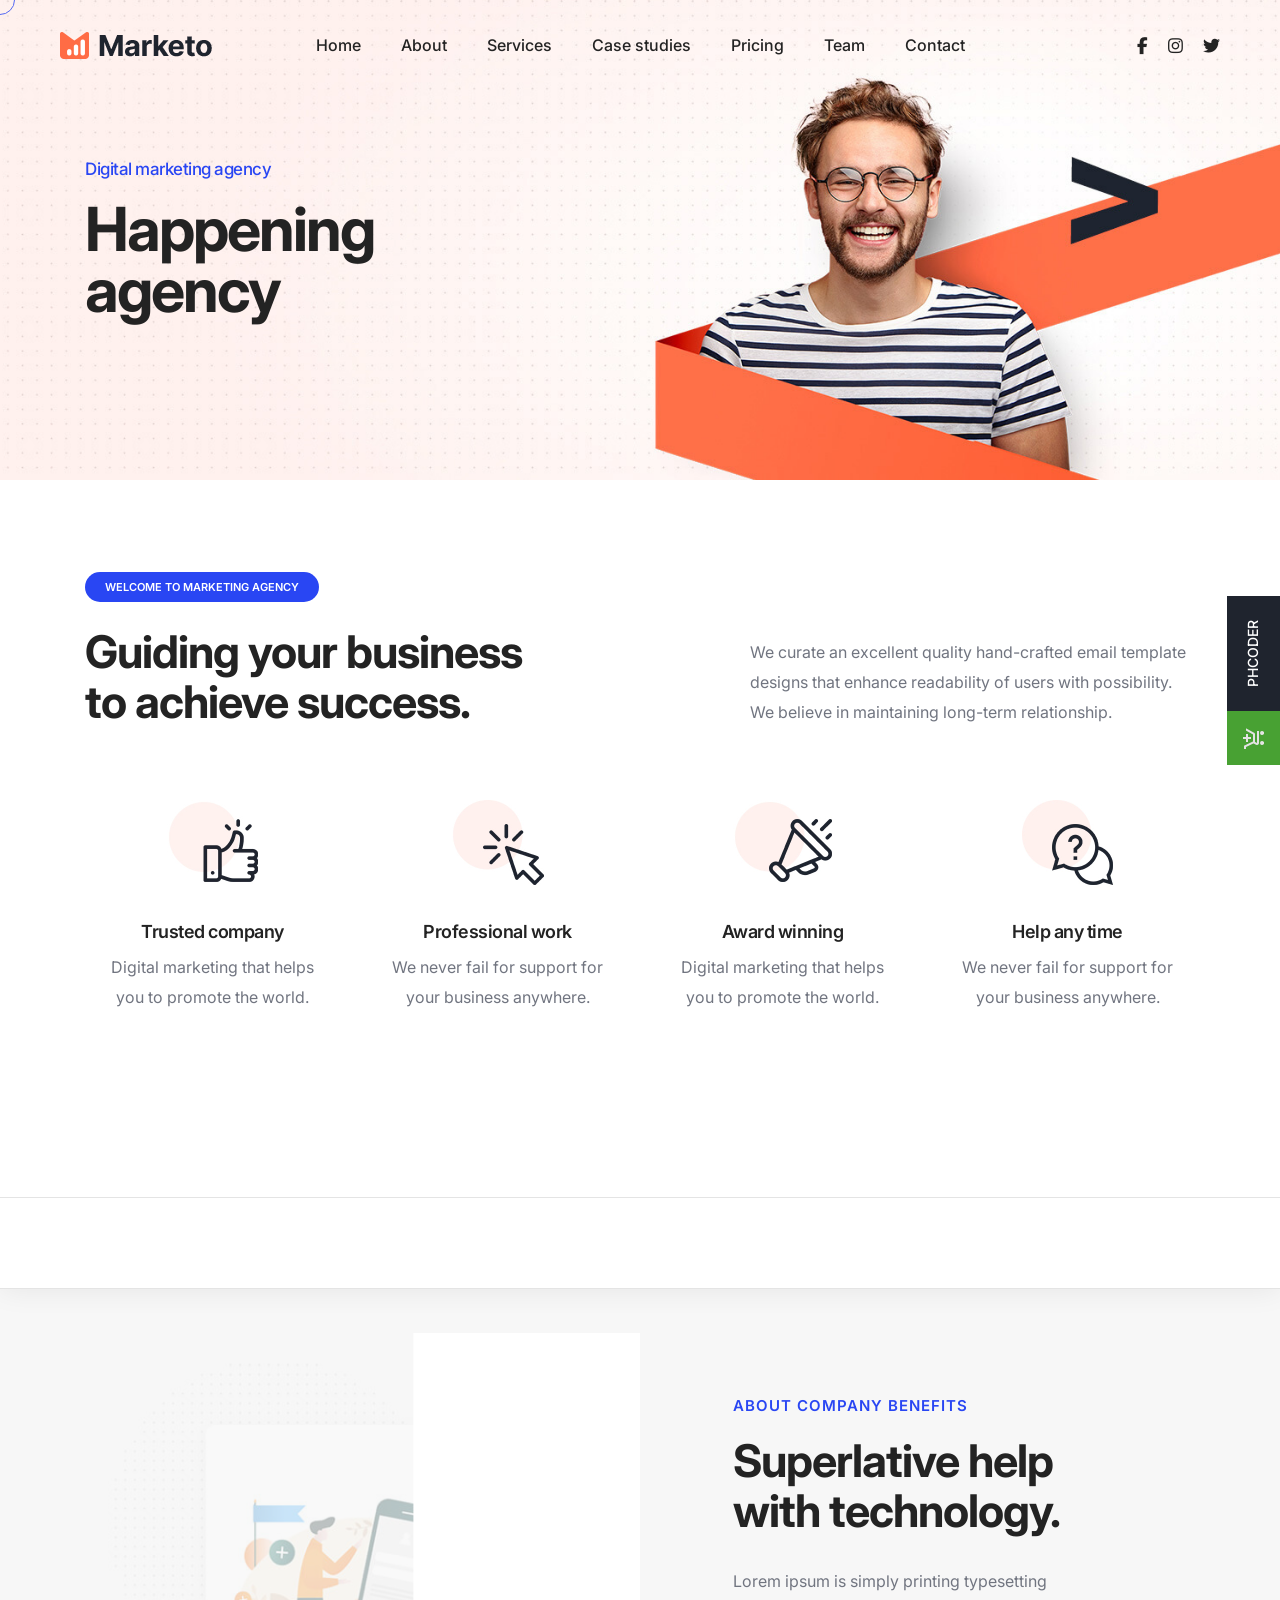
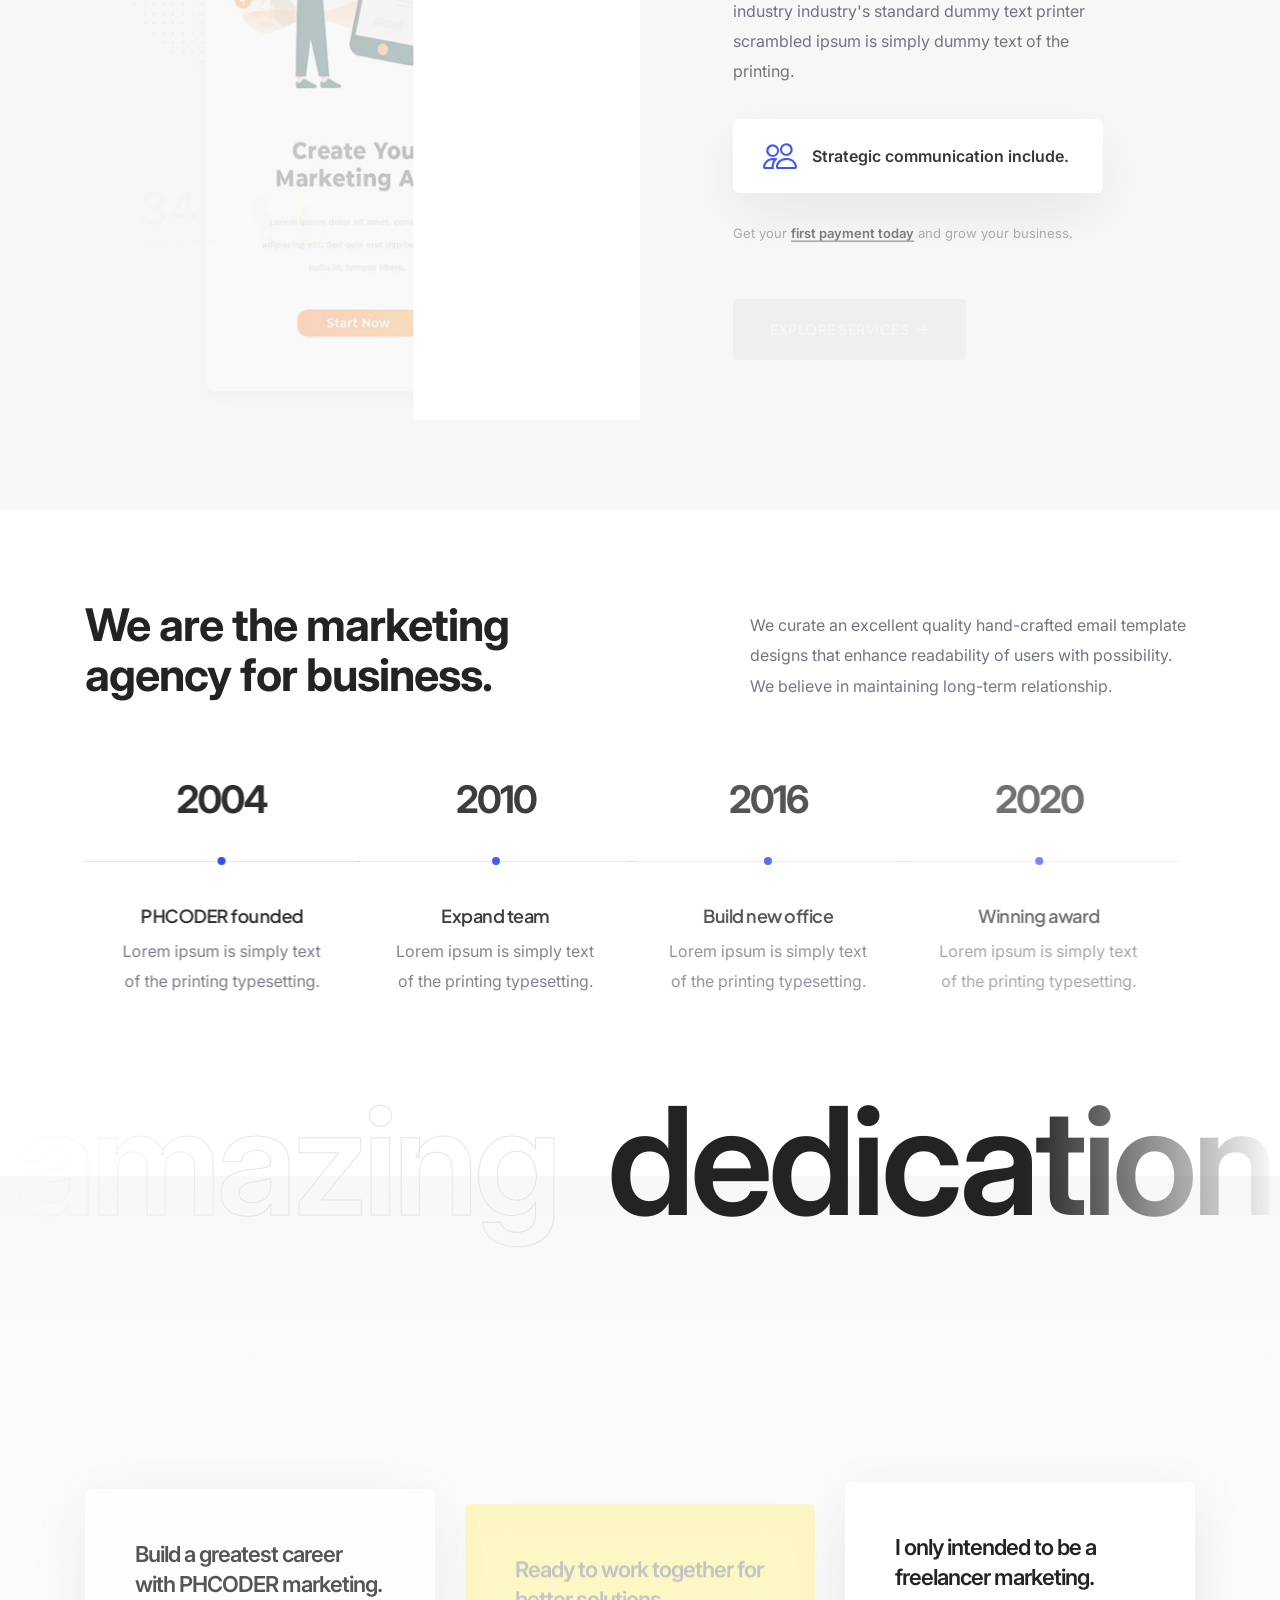
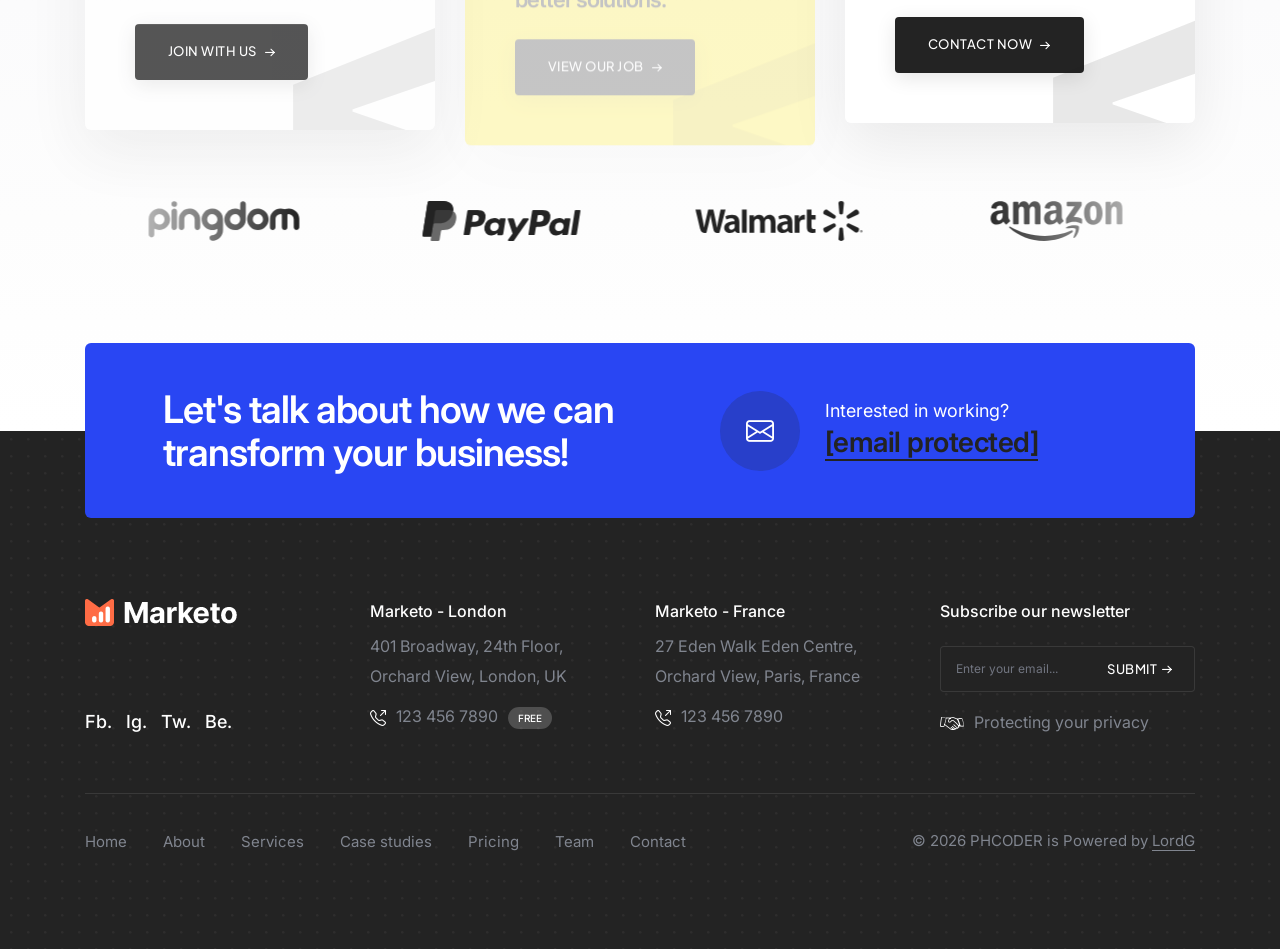
==== about.html @ 7f39f6b6 "." ====
<!doctype html>
<html class="no-js" lang="en">
    <head>
        <title>PHCODER - The Multipurpose HTML5 Template</title>
        <meta charset="utf-8">
        <meta http-equiv="X-UA-Compatible" content="IE=edge" />
        <meta name="author" content="ThemeZaa">
        <meta name="viewport" content="width=device-width,initial-scale=1.0" />
        <meta name="description" content="Elevate your online presence with PHCODER - a modern, versatile, multipurpose Bootstrap 5 responsive HTML5, SCSS template using highly creative 56+ ready demos.">
        <!-- favicon icon -->
        <link rel="shortcut icon" href="images/favicon.png">
        <link rel="apple-touch-icon" href="images/apple-touch-icon-57x57.png">
        <link rel="apple-touch-icon" sizes="72x72" href="images/apple-touch-icon-72x72.png">
        <link rel="apple-touch-icon" sizes="114x114" href="images/apple-touch-icon-114x114.png">
        <!-- google fonts preconnect -->
        <link rel="preconnect" href="https://fonts.googleapis.com" crossorigin>
        <link rel="preconnect" href="https://fonts.gstatic.com" crossorigin>
        <!-- style sheets and font icons  -->
        <link rel="stylesheet" href="css/vendors.min.css"/>
        <link rel="stylesheet" href="css/icon.min.css"/>
        <link rel="stylesheet" href="css/style.min.css"/>
        <link rel="stylesheet" href="css/responsive.min.css"/>
        <link rel="stylesheet" href="demos/marketing/marketing.css" />
    </head>
    <body data-mobile-nav-style="classic" class="custom-cursor"> 
        <!-- start cursor -->
        <div class="cursor-page-inner">
            <div class="circle-cursor circle-cursor-inner"></div>
            <div class="circle-cursor circle-cursor-outer"></div>
        </div>
        <!-- end cursor -->
        <!-- start header -->
        <header>
            <!-- start navigation -->
            <nav class="navbar navbar-expand-lg header-light header-transparent bg-transparent disable-fixed">
                <div class="container-fluid">
                    <div class="col-auto col-lg-2 me-lg-0 me-auto">
                        <a class="navbar-brand" href="demo-marketing.html">
                            <img src="images/demo-marketing-logo-black.png" data-at2x="images/demo-marketing-logo-black@2x.png" alt="" class="default-logo">
                            <img src="images/demo-marketing-logo-black.png" data-at2x="images/demo-marketing-logo-black@2x.png" alt="" class="alt-logo">
                            <img src="images/demo-marketing-logo-black.png" data-at2x="images/demo-marketing-logo-black@2x.png" alt="" class="mobile-logo"> 
                        </a>
                    </div>
                    <div class="col-auto menu-order position-static">
                        <button class="navbar-toggler float-start" type="button" data-bs-toggle="collapse" data-bs-target="#navbarNav" aria-controls="navbarNav" aria-label="Toggle navigation">
                            <span class="navbar-toggler-line"></span>
                            <span class="navbar-toggler-line"></span>
                            <span class="navbar-toggler-line"></span>
                            <span class="navbar-toggler-line"></span>
                        </button>
                        <div class="collapse navbar-collapse" id="navbarNav"> 
                            <ul class="navbar-nav"> 
                                <li class="nav-item"><a href="demo-marketing.html" class="nav-link">Home</a></li>
                                <li class="nav-item"><a href="demo-marketing-about.html" class="nav-link">About</a></li>
                                <li class="nav-item dropdown dropdown-with-icon">
                                    <a href="demo-marketing-services.html" class="nav-link">Services</a>
                                    <i class="fa-solid fa-angle-down dropdown-toggle" id="navbarDropdownMenuLink" role="button" data-bs-toggle="dropdown" aria-expanded="false"></i>
                                    <ul class="dropdown-menu" aria-labelledby="navbarDropdownMenuLink">
                                        <li>
                                            <a href="demo-marketing-services-details.html"><i class="feather icon-feather-users"></i>
                                                <div class="submenu-icon-content">
                                                    <span>Engaging audiences</span>
                                                    <p>Lorem ipsum simply dummy text</p>
                                                </div>
                                            </a>
                                        </li>
                                        <li>
                                            <a href="demo-marketing-services-details.html"><i class="feather icon-feather-send"></i>
                                                <div class="submenu-icon-content">
                                                    <span>Marketing research</span>
                                                    <p>Lorem ipsum simply dummy text</p>
                                                </div>
                                            </a>
                                        </li>
                                        <li>
                                            <a href="demo-marketing-services-details.html"><i class="feather icon-feather-briefcase"></i>
                                                <div class="submenu-icon-content">
                                                    <span>Sales development</span>
                                                    <p>Lorem ipsum simply dummy text</p>
                                                </div>
                                            </a>
                                        </li>
                                        <li>
                                            <a href="demo-marketing-services-details.html"><i class="feather icon-feather-box"></i>
                                                <div class="submenu-icon-content">
                                                    <span>Marketing campaigns</span>
                                                    <p>Lorem ipsum simply dummy text</p>
                                                </div>
                                            </a>
                                        </li>
                                        <li>
                                            <a href="demo-marketing-services-details.html"><i class="feather icon-feather-share-2"></i>
                                                <div class="submenu-icon-content">
                                                    <span>Social media analysis</span>
                                                    <p>Lorem ipsum simply dummy text</p>
                                                </div>
                                            </a>
                                        </li>
                                    </ul>
                                </li>
                                <li class="nav-item"><a href="demo-marketing-case-studies.html" class="nav-link">Case studies</a></li>
                                <li class="nav-item"><a href="demo-marketing-pricing.html" class="nav-link">Pricing</a></li>
                                <li class="nav-item"><a href="demo-marketing-team.html" class="nav-link">Team</a></li>
                                <li class="nav-item"><a href="demo-marketing-contact.html" class="nav-link">Contact</a></li>
                            </ul>
                        </div>
                    </div>
                    <div class="col-auto col-lg-2 text-end">
                        <div class="header-icon"> 
                            <div class="header-social-icon icon">
                                <a href="https://www.facebook.com" target="_blank"><i class="fa-brands fa-facebook-f"></i></a>
                                <a href="https://www.instagram.com" target="_blank"><i class="fa-brands fa-instagram"></i></a>
                                <a href="https://www.twitter.com" target="_blank"><i class="fa-brands fa-twitter"></i></a>
                            </div>
                        </div>  
                    </div>
                </div>
            </nav>
            <!-- end navigation -->
        </header>
        <!-- end header -->
        <!-- start page title -->
        <section class="cover-background page-title-big-typography ipad-top-space-margin xs-py-0" style="background-image: url('images/demo-marketing-about-title-bg.jpg')" data-anime='{ "opacity": [0, 1], "easing": "easeOutQuad" }'>
            <div class="container">
                <div class="row align-items-center extra-small-screen">
                    <div class="col-9 col-xl-4 col-sm-6 position-relative page-title-extra-small" data-anime='{ "el": "childs", "opacity": [0, 1], "translateX": [-50, 0], "duration": 800, "delay": 0, "staggervalue": 150, "easing": "easeOutQuad" }'>
                        <h1 class="mb-20px text-base-color fw-500 ls-minus-05px">Digital marketing agency</h1>
                        <h2 class=" fw-700 text-dark-gray mb-0 ls-minus-2px sm-ls-minus-1px">Happening agency</h2>
                    </div>
                </div>
            </div>
        </section>
        <!-- end page title --> 
        <!-- start section --> 
        <section>
            <div class="container">
                <div class="row justify-content-center align-items-end">
                    <div class="col-xl-6 col-lg-7 md-mb-20px" data-anime='{ "el": "childs", "translateY": [30, 0], "opacity": [0,1], "duration": 600, "delay": 0, "staggervalue": 150, "easing": "easeOutQuad" }'>
                        <div class="bg-base-color fw-600 lh-30 text-white text-uppercase border-radius-30px ps-20px pe-20px fs-11 mb-25px d-inline-block">Welcome to marketing agency</div>
                        <h3 class="fw-700 text-dark-gray ls-minus-1px mb-0 w-90 md-w-100">Guiding your business to achieve success.</h3>
                    </div> 
                    <div class="col-lg-5 offset-xl-1 last-paragraph-no-margin" data-anime='{ "el": "lines", "translateY": [30, 0], "opacity": [0,1], "duration": 600, "delay": 0, "staggervalue": 150, "easing": "easeOutQuad" }'> 
                        <p>We curate an excellent quality hand-crafted email template designs that enhance readability of users with possibility. We believe in <span class="text-dark-gray text-decoration-line-bottom fw-500">maintaining long-term relationship.</span></p> 
                    </div>
                </div> 
                <div class="row row-cols-1 row-cols-lg-4 row-cols-sm-2 justify-content-center mt-4 mb-4 sm-mb-8" data-anime='{ "el": "childs", "translateY": [30, 0], "opacity": [0,1], "duration": 800, "delay": 0, "staggervalue": 200, "easing": "easeOutQuad" }'>
                    <!-- start features box item -->
                    <div class="col icon-with-text-style-03">
                        <div class="feature-box p-8 overflow-hidden">
                            <div class="feature-box-icon mb-25px">
                                <img src="images/demo-marketing-about-02.jpg" class="h-100px" alt="">
                            </div>
                            <div class="feature-box-content last-paragraph-no-margin">
                                <span class="d-block fs-18 fw-600 text-dark-gray mb-5px ls-minus-05px">Trusted company</span>
                                <p>Digital marketing that helps you to promote the world.</p>
                            </div>
                        </div>
                    </div>
                    <!-- end features box item -->
                    <!-- start features box item -->
                    <div class="col icon-with-text-style-03">
                        <div class="feature-box p-8 overflow-hidden">
                            <div class="feature-box-icon mb-25px">
                                <img src="images/demo-marketing-about-03.jpg" class="h-100px" alt="">
                            </div>
                            <div class="feature-box-content last-paragraph-no-margin">
                                <span class="d-block fs-18 fw-600 text-dark-gray mb-5px ls-minus-05px">Professional work</span>
                                <p>We never fail for support for your business anywhere.</p>
                            </div>
                        </div>
                    </div>
                    <!-- end features box item -->
                    <!-- start features box item -->
                    <div class="col icon-with-text-style-03">
                        <div class="feature-box p-8 overflow-hidden">
                            <div class="feature-box-icon mb-25px">
                                <img src="images/demo-marketing-about-04.jpg" class="h-100px" alt="">
                            </div>
                            <div class="feature-box-content last-paragraph-no-margin">
                                <span class="d-block fs-18 fw-600 text-dark-gray mb-5px ls-minus-05px">Award winning</span>
                                <p>Digital marketing that helps you to promote the world.</p>
                            </div>
                        </div>
                    </div>
                    <!-- end features box item -->
                    <!-- start features box item -->
                    <div class="col icon-with-text-style-03">
                        <div class="feature-box p-8 overflow-hidden">
                            <div class="feature-box-icon mb-25px">
                                <img src="images/demo-marketing-about-05.jpg" class="h-100px" alt="">
                            </div>
                            <div class="feature-box-content last-paragraph-no-margin">
                                <span class="d-block fs-18 fw-600 text-dark-gray mb-5px ls-minus-05px">Help any time</span>
                                <p>We never fail for support for your business anywhere.</p>
                            </div>
                        </div>
                    </div>
                    <!-- end features box item -->
                </div>
                <div class="row justify-content-center" data-anime='{ "translateY": [50, 0], "opacity": [0,1], "duration": 1200, "delay": 0, "staggervalue": 150, "easing": "easeOutQuad" }'>
                    <div class="col-auto text-center">
                        <div class="icon-with-text-style-06">
                            <div class="feature-box feature-box-left-icon-middle">
                                <div class="feature-box-icon me-10px">
                                    <i class="bi bi-patch-check icon-very-medium text-base-color"></i>
                                </div>
                                <div class="feature-box-content last-paragraph-no-margin">
                                    <div class="text-dark-gray fs-20 ls-minus-05px">We provide <span class="fw-600">quality marketing</span> services to customers.</div>
                                </div>
                            </div>
                        </div>
                    </div>
                </div>
            </div>
        </section> 
        <!-- end section -->
        <!-- start section -->
        <section class="pt-0 bg-very-light-gray overflow-hidden">
            <div class="border-bottom border-top border-color-extra-medium-gray bg-white box-shadow-extra-large">
                <div class="container tab-style-08 text-center">
                    <ul class="nav nav-tabs border-0 justify-content-center ls-minus-05px fw-500 fs-19 text-dark-gray active-tab-border-bottom" data-anime='{ "el": "childs", "translateX": [50, 0], "opacity": [0,1], "duration": 1200, "delay": 0, "staggervalue": 150, "easing": "easeOutQuad" }'>
                        <li class="nav-item"><a data-bs-toggle="tab" href="#tab_eight1" class="nav-link active">Company benefits<span class="tab-border bg-dark-gray"></span></a></li>
                        <li class="nav-item"><a class="nav-link" data-bs-toggle="tab" href="#tab_eight2">Competitive analysis<span class="tab-border bg-dark-gray"></span></a></li>
                        <li class="nav-item"><a class="nav-link" data-bs-toggle="tab" href="#tab_eight3">Trusted experience<span class="tab-border bg-dark-gray"></span></a></li>
                        <li class="nav-item"><a class="nav-link" data-bs-toggle="tab" href="#tab_eight4">Global partners<span class="tab-border bg-dark-gray"></span></a></li>
                    </ul>
                </div>
            </div>
            <div class="container">
                <div class="row mt-4">
                    <div class="col-12 tab-style-08"> 
                        <div class="tab-content">
                            <!-- start tab content -->
                            <div class="tab-pane fade in active show" id="tab_eight1">
                                <div class="row align-items-center g-lg-0">  
                                    <div class="col-lg-6 col-md-11 offset-lg-0 offset-md-1 position-relative md-mb-20px" data-anime='{ "effect": "slide", "color": "#FFFFFF", "direction":"lr", "easing": "easeOutQuad", "delay":50}'> 
                                        <figure class="position-relative m-0 text-center">
                                            <img src="images/demo-marketing-about-06.jpg" alt="">
                                            <figcaption class="position-absolute bottom-80px left-0px" data-anime='{ "translateY": [-50, 0], "opacity": [0,1], "duration": 800, "delay": 1000, "staggervalue": 300, "easing": "easeOutQuad" }'> 
                                                <img src="images/demo-marketing-about-07.png" class="animation-float" alt="">
                                            </figcaption>
                                        </figure>
                                    </div>
                                    <div class="col-xl-4 offset-lg-1 col-lg-5" data-anime='{ "el": "childs", "translateY": [30, 0], "opacity": [0,1], "duration": 600, "delay": 0, "staggervalue":200, "easing": "easeOutQuad" }'> 
                                        <span class="fs-15 text-uppercase text-base-color fw-600 mb-15px d-block ls-1px">About company benefits</span>
                                        <h3 class="fw-700 text-dark-gray ls-minus-1px">Superlative help with technology.</h3>
                                        <p>Lorem ipsum is simply printing typesetting industry industry's standard dummy text printer scrambled ipsum is simply dummy text of the printing.</p>
                                        <div class="pt-20px pb-20px ps-30px pe-30px bg-white box-shadow-quadruple-large border-radius-6px mt-30px mb-15px icon-with-text-style-08">
                                            <div class="feature-box feature-box-left-icon-middle">
                                                <div class="feature-box-icon me-15px">
                                                    <i class="bi bi-people icon-medium text-base-color"></i>
                                                </div>
                                                <div class="feature-box-content">
                                                    <span class="fw-600 text-dark-gray d-block lh-26">Strategic communication include.</span>
                                                </div>
                                            </div>
                                        </div>
                                        <p class="fs-13 mb-35px">Get your <span class="fw-600 text-dark-gray text-decoration-line-bottom">first payment today</span> and grow your business.</p>
                                        <a href="demo-marketing-services.html" class="btn btn-large btn-dark-gray btn-hover-animation-switch btn-round-edge btn-box-shadow me-30px sm-me-20px">
                                            <span> 
                                                <span class="btn-text">Explore services</span>
                                                <span class="btn-icon"><i class="feather icon-feather-arrow-right"></i></span>
                                                <span class="btn-icon"><i class="feather icon-feather-arrow-right"></i></span>
                                            </span>
                                        </a>
                                        <a href="demo-marketing-contact.html" class="btn btn-link btn-hover-animation-switch btn-extra-large text-dark-gray fw-600 p-0">
                                            <span>
                                                <span class="btn-text">Quick contact</span>
                                                <span class="btn-icon"><i class="feather icon-feather-mail"></i></span>
                                                <span class="btn-icon"><i class="feather icon-feather-mail"></i></span>
                                            </span> 
                                        </a>
                                    </div>
                                </div>
                            </div>
                            <!-- end tab content -->
                            <!-- start tab content -->
                            <div class="tab-pane fade in" id="tab_eight2">
                                <div class="row align-items-center g-lg-0">  
                                    <div class="col-lg-6 col-md-11 offset-lg-0 offset-md-1 position-relative md-mb-20px"> 
                                        <figure class="position-relative m-0 text-center">
                                            <img src="images/demo-marketing-about-06.jpg" alt="">
                                            <figcaption class="position-absolute bottom-80px left-0px"> 
                                                <img src="images/demo-marketing-about-08.png" class="animation-float" alt="">
                                            </figcaption>
                                        </figure>
                                    </div>
                                    <div class="col-xl-4 offset-lg-1 col-lg-5"> 
                                        <span class="fs-15 text-uppercase text-base-color fw-600 mb-15px d-block ls-1px">Competitive analysis</span>
                                        <h3 class="fw-700 text-dark-gray ls-minus-1px">Effective solutions for all business.</h3>
                                        <p>Lorem ipsum is simply printing typesetting industry industry's standard dummy text printer scrambled ipsum is simply dummy text of the printing.</p>
                                        <div class="pt-20px pb-20px ps-30px pe-30px bg-white box-shadow-quadruple-large border-radius-6px mt-30px mb-15px icon-with-text-style-08">
                                            <div class="feature-box feature-box-left-icon-middle">
                                                <div class="feature-box-icon me-15px">
                                                    <i class="bi bi-briefcase icon-medium text-base-color"></i>
                                                </div>
                                                <div class="feature-box-content">
                                                    <span class="fw-600 text-dark-gray d-block lh-26">Business transformation agency.</span>
                                                </div>
                                            </div>
                                        </div>
                                        <p class="fs-13 mb-35px">Get your <span class="fw-600 text-dark-gray text-decoration-line-bottom">first payment today</span> and grow your business.</p>
                                        <a href="demo-marketing-services.html" class="btn btn-large btn-dark-gray btn-hover-animation-switch btn-round-edge btn-box-shadow me-30px sm-me-20px">
                                            <span> 
                                                <span class="btn-text">Explore services</span>
                                                <span class="btn-icon"><i class="feather icon-feather-arrow-right"></i></span>
                                                <span class="btn-icon"><i class="feather icon-feather-arrow-right"></i></span>
                                            </span>
                                        </a>
                                        <a href="demo-marketing-contact.html" class="btn btn-link btn-hover-animation-switch btn-extra-large text-dark-gray fw-600 p-0">
                                            <span>
                                                <span class="btn-text">Quick contact</span>
                                                <span class="btn-icon"><i class="feather icon-feather-mail"></i></span>
                                                <span class="btn-icon"><i class="feather icon-feather-mail"></i></span>
                                            </span> 
                                        </a>
                                    </div>
                                </div>
                            </div>
                            <!-- end tab content -->
                            <!-- start tab content -->
                            <div class="tab-pane fade in" id="tab_eight3">
                                <div class="row align-items-center g-lg-0">  
                                    <div class="col-lg-6 col-md-11 offset-lg-0 offset-md-1 position-relative md-mb-20px"> 
                                        <figure class="position-relative m-0 text-center">
                                            <img src="images/demo-marketing-about-06.jpg" alt="">
                                            <figcaption class="position-absolute bottom-80px left-0px"> 
                                                <img src="images/demo-marketing-about-09.png" class="animation-float" alt="">
                                            </figcaption>
                                        </figure>
                                    </div>
                                    <div class="col-xl-4 offset-lg-1 col-lg-5"> 
                                        <span class="fs-15 text-uppercase text-base-color fw-600 mb-15px sm-mb-10px d-block ls-1px">Trusted experience</span>
                                        <h3 class="fw-700 text-dark-gray ls-minus-1px">Effective solutions for all business.</h3>
                                        <p>Lorem ipsum is simply printing typesetting industry industry's standard dummy text printer scrambled ipsum is simply dummy text of the printing.</p>
                                        <div class="pt-20px pb-20px ps-30px pe-30px bg-white box-shadow-quadruple-large border-radius-6px mt-30px mb-15px icon-with-text-style-08">
                                            <div class="feature-box feature-box-left-icon-middle">
                                                <div class="feature-box-icon me-15px">
                                                    <i class="bi bi-globe icon-medium text-base-color"></i>
                                                </div>
                                                <div class="feature-box-content">
                                                    <span class="fw-600 text-dark-gray d-block lh-26">Competitors research intelligence.</span>
                                                </div>
                                            </div>
                                        </div>
                                        <p class="fs-13 mb-35px">Get your <span class="fw-600 text-dark-gray text-decoration-line-bottom">first payment today</span> and grow your business.</p>
                                        <a href="demo-marketing-services.html" class="btn btn-large btn-dark-gray btn-hover-animation-switch btn-round-edge btn-box-shadow me-30px sm-me-20px">
                                            <span> 
                                                <span class="btn-text">Explore services</span>
                                                <span class="btn-icon"><i class="feather icon-feather-arrow-right"></i></span>
                                                <span class="btn-icon"><i class="feather icon-feather-arrow-right"></i></span>
                                            </span>
                                        </a>
                                        <a href="demo-marketing-contact.html" class="btn btn-link btn-hover-animation-switch btn-extra-large text-dark-gray fw-600 p-0">
                                            <span>
                                                <span class="btn-text">Quick contact</span>
                                                <span class="btn-icon"><i class="feather icon-feather-mail"></i></span>
                                                <span class="btn-icon"><i class="feather icon-feather-mail"></i></span>
                                            </span> 
                                        </a>
                                    </div>
                                </div>
                            </div>
                            <!-- end tab content -->
                            <!-- start tab content -->
                            <div class="tab-pane fade in" id="tab_eight4">
                                <div class="row align-items-center g-lg-0">  
                                    <div class="col-lg-6 col-md-11 offset-lg-0 offset-md-1 position-relative md-mb-20px"> 
                                        <figure class="position-relative m-0 text-center">
                                            <img src="images/demo-marketing-about-06.jpg" alt="">
                                            <figcaption class="position-absolute bottom-80px left-0px"> 
                                                <img src="images/demo-marketing-about-10.png" class="animation-float" alt="">
                                            </figcaption>
                                        </figure>
                                    </div>
                                    <div class="col-xl-4 offset-lg-1 col-lg-5"> 
                                        <span class="fs-15 text-uppercase text-base-color fw-600 mb-15px d-block ls-1px">Global partners</span>
                                        <h3 class="fw-700 text-dark-gray ls-minus-1px">Organizations to excellent talent.</h3>
                                        <p>Lorem ipsum is simply printing typesetting industry industry's standard dummy text printer scrambled ipsum is simply dummy text of the printing.</p>
                                        <div class="pt-20px pb-20px ps-30px pe-30px bg-white box-shadow-quadruple-large border-radius-6px mt-30px mb-15px icon-with-text-style-08">
                                            <div class="feature-box feature-box-left-icon-middle">
                                                <div class="feature-box-icon me-15px">
                                                    <i class="bi bi-bar-chart-line icon-medium text-base-color"></i>
                                                </div>
                                                <div class="feature-box-content">
                                                    <span class="fw-600 text-dark-gray d-block lh-26">Business transformation agency.</span>
                                                </div>
                                            </div>
                                        </div>
                                        <p class="fs-13 mb-35px">Get your <span class="fw-600 text-dark-gray text-decoration-line-bottom">first payment today</span> and grow your business.</p>
                                        <a href="demo-marketing-services.html" class="btn btn-large btn-dark-gray btn-hover-animation-switch btn-round-edge btn-box-shadow me-30px sm-me-20px">
                                            <span> 
                                                <span class="btn-text">Explore services</span>
                                                <span class="btn-icon"><i class="feather icon-feather-arrow-right"></i></span>
                                                <span class="btn-icon"><i class="feather icon-feather-arrow-right"></i></span>
                                            </span>
                                        </a>
                                        <a href="demo-marketing-contact.html" class="btn btn-link btn-hover-animation-switch btn-extra-large text-dark-gray fw-600 p-0">
                                            <span>
                                                <span class="btn-text">Quick contact</span>
                                                <span class="btn-icon"><i class="feather icon-feather-mail"></i></span>
                                                <span class="btn-icon"><i class="feather icon-feather-mail"></i></span>
                                            </span> 
                                        </a>
                                    </div>
                                </div>
                            </div>
                            <!-- end tab content -->
                        </div>
                    </div>
                </div>
            </div>
        </section>
        <!-- end section -->
        <!-- start section -->
        <section class="overlap-height overflow-hidden">
            <div class="container overlap-gap-section">
                <div class="row justify-content-center align-items-end mb-7 sm-mb-9">
                    <div class="col-xl-6 col-lg-7 md-mb-20px" data-anime='{ "el": "childs", "translateY": [30, 0], "opacity": [0,1], "duration": 800, "delay": 0, "staggervalue": 150, "easing": "easeOutQuad" }'>
                        <h3 class="fw-700 text-dark-gray ls-minus-1px mb-0 w-90 md-w-100">We are the marketing agency for business.</h3>
                    </div>
                    <div class="col-lg-5 offset-xl-1 last-paragraph-no-margin" data-anime='{"el": "lines", "translateY": [30, 0], "opacity": [0,1], "duration": 800, "delay": 0, "staggervalue": 150, "easing": "easeOutQuad" }'>
                        <p>We curate an excellent quality hand-crafted email template designs that enhance readability of users with possibility. We believe in <span class="text-dark-gray text-decoration-line-bottom fw-500">maintaining long-term relationship.</span></p>
                    </div>
                </div>
                <div class="row row-cols-1 row-cols-lg-4 row-cols-sm-2 g-0 justify-content-center" data-anime='{ "el": "childs", "translateX": [-50, 0], "opacity": [0,1], "duration": 1200, "delay": 0, "staggervalue": 150, "easing": "easeOutQuad" }'>
                    <!-- start process step item -->
                    <div class="col process-step-style-06 text-center last-paragraph-no-margin hover-box md-mb-50px">
                        <h4 class="d-block text-dark-gray mb-0 fw-700 ls-minus-2px">2004</h4>
                        <div class="process-step-icon-box position-relative mt-25px mb-25px">
                            <span class="progress-step-separator bg-dark-gray w-100 separator-line-1px opacity-1"></span>
                            <div class="step-box d-flex align-items-center justify-content-center bg-light-red-grey border-radius-100 mx-auto w-30px h-30px">
                                <span class="w-8px h-8px bg-base-color border-radius-100"></span>
                            </div>
                        </div>
                        <span class="d-inline-block alt-font fw-600 text-dark-gray fs-18 mb-5px ls-minus-05px">PHCODER founded</span>
                        <p class="w-75 sm-w-85 d-inline-block">Lorem ipsum is simply text of the printing typesetting.</p>
                    </div>
                    <!-- end process step item -->
                    <!-- start process step item -->
                    <div class="col process-step-style-06 text-center last-paragraph-no-margin hover-box md-mb-50px">
                        <h4 class="d-block text-dark-gray mb-0 fw-700 ls-minus-2px">2010</h4>
                        <div class="process-step-icon-box position-relative mt-25px mb-25px">
                            <span class="progress-step-separator bg-dark-gray w-100 separator-line-1px opacity-1"></span>
                            <div class="step-box d-flex align-items-center justify-content-center bg-light-red-grey border-radius-100 mx-auto w-30px h-30px">
                                <span class="w-8px h-8px bg-base-color border-radius-100"></span>
                            </div>
                        </div>
                        <span class="d-inline-block alt-font fw-600 text-dark-gray fs-18 mb-5px ls-minus-05px">Expand team</span>
                        <p class="w-75 sm-w-85 d-inline-block">Lorem ipsum is simply text of the printing typesetting.</p>
                    </div>
                    <!-- end process step item -->
                    <!-- start process step item -->
                    <div class="col process-step-style-06 text-center last-paragraph-no-margin hover-box xs-mb-50px">
                        <h4 class="d-block text-dark-gray mb-0 fw-700 ls-minus-2px">2016</h4>
                        <div class="process-step-icon-box position-relative mt-25px mb-25px">
                            <span class="progress-step-separator bg-dark-gray w-100 separator-line-1px opacity-1"></span>
                            <div class="step-box d-flex align-items-center justify-content-center bg-light-red-grey border-radius-100 mx-auto w-30px h-30px">
                                <span class="w-8px h-8px bg-base-color border-radius-100"></span>
                            </div>
                        </div>
                        <span class="d-inline-block alt-font fw-600 text-dark-gray fs-18 mb-5px ls-minus-05px">Build new office</span>
                        <p class="w-75 sm-w-85 d-inline-block">Lorem ipsum is simply text of the printing typesetting.</p>
                    </div>
                    <!-- end process step item -->
                    <!-- start process step item -->
                    <div class="col process-step-style-06 text-center last-paragraph-no-margin hover-box">
                        <h4 class="d-block text-dark-gray mb-0 fw-700 ls-minus-2px">2020</h4>
                        <div class="process-step-icon-box position-relative mt-25px mb-25px">
                            <span class="progress-step-separator bg-dark-gray w-100 separator-line-1px opacity-1"></span>
                            <div class="step-box d-flex align-items-center justify-content-center bg-light-red-grey border-radius-100 mx-auto w-30px h-30px">
                                <span class="w-8px h-8px bg-base-color border-radius-100"></span>
                            </div>
                        </div>
                        <span class="d-inline-block alt-font fw-600 text-dark-gray fs-18 mb-5px ls-minus-05px">Winning award</span>
                        <p class="w-75 sm-w-85 d-inline-block">Lorem ipsum is simply text of the printing typesetting.</p>
                    </div>
                    <!-- end process step item -->
                </div>
            </div>
        </section>
        <!-- end section -->
        <!-- start section --> 
        <section class="bg-gradient-very-light-gray">
            <div class="container-fluid overlap-section">
                <div class="row position-relative mb-4 md-mb-5">
                    <div class="col swiper swiper-width-auto text-center pb-30px md-pb-20px feather-shadow" data-slider-options='{ "slidesPerView": "auto", "spaceBetween":50, "speed": 10000, "loop": true, "pagination": { "el": ".slider-four-slide-pagination-2", "clickable": false }, "allowTouchMove": false, "autoplay": { "delay":0, "disableOnInteraction": false }, "navigation": { "nextEl": ".slider-four-slide-next-2", "prevEl": ".slider-four-slide-prev-2" }, "keyboard": { "enabled": true, "onlyInViewport": true }, "effect": "slide" }'>
                        <div class="swiper-wrapper marquee-slide">
                            <!-- start client item -->
                            <div class="swiper-slide">
                                <div class="fs-150 lg-fs-130 md-fs-110 sm-fs-90 text-dark-gray fw-600 ls-minus-5px">thinking</div>
                            </div>
                            <!-- end client item -->
                            <!-- start client item -->
                            <div class="swiper-slide">
                                <div class="fs-150 lg-fs-130 md-fs-110 sm-fs-90 fw-600 text-outline text-outline-color-extra-medium-gray ls-minus-5px">amazing</div>
                            </div>
                            <!-- end client item -->
                            <!-- start client item -->
                            <div class="swiper-slide">
                                <div class="fs-150 lg-fs-130 md-fs-110 sm-fs-90 text-dark-gray fw-600 ls-minus-5px">dedication</div>
                            </div>
                            <!-- end client item --> 
                            <!-- start client item -->
                            <div class="swiper-slide">
                                <div class="fs-150 lg-fs-130 md-fs-110 sm-fs-90 fw-600 text-outline text-outline-color-extra-medium-gray ls-minus-5px">implication</div>
                            </div>
                            <!-- end client item --> 
                            <!-- start client item -->
                            <div class="swiper-slide">
                                <div class="fs-150 lg-fs-130 md-fs-110 sm-fs-90 text-dark-gray fw-600 ls-minus-5px">thinking</div>
                            </div>
                            <!-- end client item -->
                            <!-- start client item -->
                            <div class="swiper-slide">
                                <div class="fs-150 lg-fs-130 md-fs-110 sm-fs-90 fw-600 text-outline text-outline-color-extra-medium-gray ls-minus-5px">amazing</div>
                            </div>
                            <!-- end client item -->
                        </div> 
                    </div>  
                </div>
            </div>
            <div class="container">
                <div class="row justify-content-center align-items-end mb-6">
                    <div class="col-xl-6 col-lg-7 md-mb-20px text-center text-lg-start" data-anime='{ "el": "childs", "translateY": [30, 0], "opacity": [0,1], "duration": 800, "delay": 0, "staggervalue": 150, "easing": "easeOutQuad" }'>
                        <h3 class="fw-700 text-dark-gray ls-minus-1px mb-0 w-90 md-w-100">Committed staff are ready to help you.</h3>
                    </div> 
                    <div class="col-lg-5 offset-xl-1 last-paragraph-no-margin text-center text-lg-start" data-anime='{"el": "lines",  "translateX": [30, 0], "opacity": [0,1], "duration": 800, "delay": 0, "staggervalue": 150, "easing": "easeOutQuad" }'> 
                        <p>We curate an excellent quality hand-crafted email template designs that enhance readability of users with possibility. We believe in maintaining long-term relationship.</p> 
                    </div>
                </div> 
                <div class="row row-cols-1 row-cols-lg-3 row-cols-md-2 justify-content-center mb-7 md-mb-10 sm-mb-15" data-anime='{"el": "childs", "translateY": [30, 0], "opacity": [0,1], "duration": 800, "delay": 200, "staggervalue": 300, "easing": "easeOutQuad" }'>
                    <div class="col md-mb-30px">
                        <div class="position-relative bg-white overflow-hidden h-100 p-50px lg-p-30px box-shadow-quadruple-large border-radius-6px">
                            <span class="d-block text-dark-gray fw-600 fs-22 mb-25px position-relative z-index-1 ls-minus-1px w-90 xl-w-100">Build a greatest career with PHCODER marketing.</span>
                            <a href="demo-marketing-contact.html" class="btn btn-medium btn-dark-gray btn-hover-animation-switch btn-round-edge btn-box-shadow">
                                <span> 
                                    <span class="btn-text">Join with us</span>
                                    <span class="btn-icon"><i class="feather icon-feather-arrow-right"></i></span>
                                    <span class="btn-icon"><i class="feather icon-feather-arrow-right"></i></span>
                                </span>
                            </a>
                            <div class="position-absolute bottom-minus-10px right-minus-40px fs-300 lh-100 fw-900 text-dark-gray opacity-1 z-index-0">&lt;</div>
                        </div>
                    </div>
                    <div class="col md-mb-30px">
                        <div class="position-relative bg-yellow overflow-hidden h-100 p-50px lg-p-30px box-shadow-quadruple-large border-radius-6px">
                            <span class="d-block text-dark-gray fw-600 fs-22 mb-25px position-relative z-index-1 ls-minus-1px w-90 xl-w-100">Ready to work together for better solutions.</span>
                            <a href="demo-marketing-contact.html" class="btn btn-medium btn-dark-gray btn-hover-animation-switch btn-round-edge btn-box-shadow">
                                <span> 
                                    <span class="btn-text">View our job</span>
                                    <span class="btn-icon"><i class="feather icon-feather-arrow-right"></i></span>
                                    <span class="btn-icon"><i class="feather icon-feather-arrow-right"></i></span>
                                </span>
                            </a>
                            <div class="position-absolute bottom-minus-10px right-minus-40px fs-300 lh-100 fw-900 text-dark-gray opacity-1 z-index-0 animation-zoom">&lt;</div>
                        </div>
                    </div>
                    <div class="col">
                        <div class="position-relative bg-white overflow-hidden h-100 p-50px lg-p-30px box-shadow-quadruple-large border-radius-6px">
                            <span class="d-block text-dark-gray fw-600 fs-22 mb-25px position-relative z-index-1 ls-minus-1px w-90 xl-w-100">I only intended to be a freelancer marketing.</span>
                            <a href="demo-marketing-contact.html" class="btn btn-medium btn-dark-gray btn-hover-animation-switch btn-round-edge btn-box-shadow">
                                <span> 
                                    <span class="btn-text">Contact now</span>
                                    <span class="btn-icon"><i class="feather icon-feather-arrow-right"></i></span>
                                    <span class="btn-icon"><i class="feather icon-feather-arrow-right"></i></span>
                                </span>
                            </a>
                            <div class="position-absolute bottom-minus-10px right-minus-40px fs-300 lh-100 fw-900 text-dark-gray opacity-1 z-index-0">&lt;</div>
                        </div>
                    </div>
                </div>
                <div class="row position-relative clients-style-08 mb-9 md-mb-19 sm-mb-3">
                    <div class="col swiper text-center feather-shadow" data-slider-options='{ "slidesPerView": 2, "spaceBetween":0, "speed": 4000, "loop": true, "pagination": { "el": ".slider-four-slide-pagination-2", "clickable": false }, "allowTouchMove": false, "autoplay": { "delay":0, "disableOnInteraction": false }, "navigation": { "nextEl": ".slider-four-slide-next-2", "prevEl": ".slider-four-slide-prev-2" }, "keyboard": { "enabled": true, "onlyInViewport": true }, "breakpoints": { "1200": { "slidesPerView": 4 }, "992": { "slidesPerView": 3 }, "768": { "slidesPerView": 3 } }, "effect": "slide" }'>
                        <div class="swiper-wrapper marquee-slide">
                            <!-- start client item -->
                            <div class="swiper-slide">
                                <a href="#"><img src="images/logo-netflix-dark-gray.svg" class="h-40px xs-h-30px" alt="" /></a>
                            </div>
                            <!-- end client item -->
                            <!-- start client item -->
                            <div class="swiper-slide">
                                <a href="#"><img src="images/logo-pingdom-dark-gray.svg" class="h-40px xs-h-30px" alt="" /></a>
                            </div>
                            <!-- end client item -->
                            <!-- start client item -->
                            <div class="swiper-slide">
                                <a href="#"><img src="images/logo-paypal-dark-gray.svg" class="h-40px xs-h-30px" alt="" /></a>
                            </div>
                            <!-- end client item -->
                            <!-- start client item -->
                            <div class="swiper-slide">
                                <a href="#"><img src="images/logo-walmart-dark-gray.svg" class="h-40px xs-h-30px" alt="" /></a>
                            </div>
                            <!-- end client item -->
                            <!-- start client item -->
                            <div class="swiper-slide">
                                <a href="#"><img src="images/logo-amazon-dark-gray.svg" class="h-40px xs-h-30px" alt="" /></a>
                            </div>
                            <!-- end client item -->
                            <!-- start client item -->
                            <div class="swiper-slide">
                                <a href="#"><img src="images/logo-logitech-dark-gray.svg" class="h-40px xs-h-30px" alt="" /></a>
                            </div>
                            <!-- end client item -->
                            <!-- start client item -->
                            <div class="swiper-slide">
                                <a href="#"><img src="images/logo-pingdom-dark-gray.svg" class="h-40px xs-h-30px" alt="" /></a>
                            </div>
                            <!-- end client item -->
                            <!-- start client item -->
                            <div class="swiper-slide">
                                <a href="#"><img src="images/logo-paypal-dark-gray.svg" class="h-40px xs-h-30px" alt="" /></a>
                            </div>
                            <!-- end client item -->
                        </div> 
                    </div>
                </div>
            </div>
        </section>
        <!-- end section -->
        <!-- start footer -->
        <footer class="bg-dark-gray background-position-center-top" style="background-image: url('images/demo-marketing-footer-dot.svg')"> 
            <div class="container overlap-section">
                <div class="row g-0 justify-content-center align-items-center bg-base-color border-radius-6px ps-7 pe-7 pt-4 pb-4 lg-p-30px sm-p-20px mb-7">
                    <div class="col-lg-6 col-md-9 text-center text-lg-start md-mb-20px">
                        <h4 class="text-white fw-600 mb-0 ls-minus-1px">Let's talk about how we can transform your business!</h4>
                    </div>
                    <div class="col-auto col-lg-5 icon-with-text-style-08 offset-lg-1">
                        <div class="feature-box feature-box-left-icon-middle overflow-hidden">
                            <div class="feature-box-icon feature-box-icon-rounded w-80px h-80px rounded-circle bg-dark-gray-transparent-light me-25px lg-me-20px">
                                <i class="bi bi-envelope icon-very-medium text-white"></i>
                            </div>
                            <div class="feature-box-content last-paragraph-no-margin">
                                <span class="text-white fs-18 lh-22 mb-5px d-block">Interested in working?</span>
                                <h6 class="d-inline-block fw-600 mb-0"><a href="/cdn-cgi/l/email-protection#553d3039393a15313a38343c3b7b363a38" class="text-dark-gray text-decoration-line-bottom-medium text-white-hover"><span class="__cf_email__" data-cfemail="4a222f2626250a2e25272b232464292527">[email&#160;protected]</span></a></h6> 
                            </div>
                        </div>
                    </div>
                </div>
            </div>
            <div class="container footer-dark text-center text-sm-start"> 
                <div class="row mb-5 sm-mb-30px">
                    <!-- start footer column -->
                    <div class="col-lg-3 col-md-4 col-sm-6 d-flex flex-column last-paragraph-no-margin md-mb-35px">
                        <a href="demo-marketing.html" class="footer-logo mb-25px xs-mb-20px d-inline-block">
                            <img src="images/demo-marketing-logo-white.png" data-at2x="images/demo-marketing-logo-white@2x.png" alt="">
                        </a>
                        <div class="elements-social social-text-style-01 mt-auto">
                            <ul class="small-icon light fw-500">
                                <li><a class="facebook" href="https://www.facebook.com/" target="_blank">Fb.</a></li>
                                <li><a class="instagram" href="https://www.instagram.com" target="_blank">Ig.</a></li> 
                                <li><a class="twitter" href="https://www.twitter.com" target="_blank">Tw.</a></li> 
                                <li><a class="behance" href="http://www.behance.com/" target="_blank">Be.</a></li> 
                            </ul>
                        </div>
                    </div>
                    <!-- end footer column -->  
                    <!-- start footer column -->
                    <div class="col-lg-3 col-md-4 col-sm-6 last-paragraph-no-margin md-mb-35px"> 
                        <span class="fs-16 fw-500 d-block text-white mb-5px">Marketo - London</span>
                        <p class="w-85 lg-w-95 xs-w-60 xs-mx-auto mb-10px">401 Broadway, 24th Floor, Orchard View, London, UK</p> 
                        <div class="d-inline-block"><i class="bi bi-telephone-outbound me-10px text-white align-middle"></i><a href="tel:1234567890">123 456 7890</a><div class="bg-white-transparent-very-light fw-500 text-white lh-22 text-uppercase border-radius-30px ps-10px pe-10px fs-10 ms-10px d-inline-block align-middle">Free</div></div> 
                    </div>
                    <!-- end footer column -->
                    <!-- start footer column -->
                    <div class="col-lg-3 col-md-4 col-sm-6 last-paragraph-no-margin xs-mb-35px"> 
                        <span class="fs-16 fw-500 d-block text-white mb-5px">Marketo - France</span>
                        <p class="w-90 lg-w-95 xs-w-60 xs-mx-auto mb-10px">27 Eden Walk Eden Centre, Orchard View, Paris, France</p> 
                        <div class="d-inline-block"><i class="bi bi-telephone-outbound me-10px text-white align-middle"></i><a href="tel:1234567890">123 456 7890</a></div>
                    </div>
                    <!-- end footer column -->
                    <!-- start footer column -->
                    <div class="col-lg-3 col-md-12 col-sm-6 text-md-center text-lg-start">
                        <span class="fs-16 fw-500 d-block text-white mb-20px">Subscribe our newsletter</span> 
                        <div class="d-inline-block w-100 newsletter-style-02 position-relative mb-15px">
                            <form action="email-templates/subscribe-newsletter.php" method="post" class="position-relative w-100">
                                <input class="input-small bg-dark-gray border-color-transparent-white-light w-100 form-control required" type="email" name="email" placeholder="Enter your email...">
                                <input type="hidden" name="redirect" value="">
                                <button type="submit" class="btn pe-20px text-white fs-13 fw-500 lg-ps-15px lg-pe-15px submit" aria-label="submit">Submit <i class="feather icon-feather-arrow-right submit"></i></button>
                                <div class="form-results border-radius-4px pt-5px pb-5px ps-15px pe-15px fs-14 lh-22 mt-10px w-100 text-center position-absolute d-none"></div>
                            </form>
                        </div>
                        <div class="d-flex align-items-center justify-content-center justify-content-md-center justify-content-sm-start justify-content-lg-start">
                            <div class="d-inline-block"><i class="line-icon-Handshake me-10px text-white align-middle icon-extra-medium"></i>Protecting your privacy</div> 
                        </div>
                    </div>
                    <!-- end footer column -->
                </div> 
                <div class="row align-items-center footer-bottom border-top border-color-transparent-white-light pt-30px g-0">
                    <!-- start footer menu -->
                    <div class="col-lg-8 ps-0 text-center text-lg-start md-mb-10px"> 
                        <ul class="footer-navbar fs-15 lh-normal"> 
                            <li class="nav-item active"><a href="demo-marketing.html" class="nav-link ps-0">Home</a></li>
                            <li class="nav-item"><a href="demo-marketing-about.html" class="nav-link">About</a></li>
                            <li class="nav-item"><a href="demo-marketing-services.html" class="nav-link">Services</a></li>
                            <li class="nav-item"><a href="demo-marketing-case-studies.html" class="nav-link">Case studies</a></li>
                            <li class="nav-item"><a href="demo-marketing-pricing.html" class="nav-link">Pricing</a></li>
                            <li class="nav-item"><a href="demo-marketing-team.html" class="nav-link">Team</a></li>
                            <li class="nav-item"><a href="demo-marketing-contact.html" class="nav-link">Contact</a></li>
                        </ul>
                    </div> 
                    <!-- end footer menu -->
                    <!-- start copyright -->
                    <div class="col-lg-4 last-paragraph-no-margin text-center text-lg-end" resisitance>
                        <p class="fs-15">&copy; 2026 PHCODER is Powered by <a href="https://www.facebook.com/PHCODERREPUBLEC/" target="_blank" class="text-decoration-line-bottom">LordG</a></p>
                    </div>
                    <!-- start copyright -->
                </div>
            </div>    
        </footer>
        <!-- end footer -->
         <!-- start scroll progress -->
        <div class="scroll-progress d-none d-xxl-block">
          <a href="#" class="scroll-top" aria-label="scroll">
            <span class="scroll-text">Scroll</span><span class="scroll-line"><span class="scroll-point"></span></span>
          </a>
        </div>
        <!-- end scroll progress -->
        <!-- javascript libraries -->
        <script data-cfasync="false" src="/cdn-cgi/scripts/5c5dd728/cloudflare-static/email-decode.min.js"></script><script type="text/javascript" src="js/jquery.js"></script>
        <script type="text/javascript" src="js/vendors.min.js"></script>
        <script type="text/javascript" src="js/main.js"></script>
    </body>
</html>
---- css/icon.min.css ----
@charset "UTF-8";/*!
    Font Awesome
    Version: 7.0.0
    Plugin URL: https://fontawesome.com
    License: Copyright 2025 Fonticons, Inc. | https://fontawesome.com/license/free (Icons: CC BY 4.0, Fonts: SIL OFL 1.1, Code: MIT License)
!*/.fa,.fa-brands,.fa-classic,.fa-regular,.fa-solid,.fab,.far,.fas{--_fa-family:var(--fa-family, var(--fa-style-family, "Font Awesome 7 Free"));-webkit-font-smoothing:antialiased;-moz-osx-font-smoothing:grayscale;display:var(--fa-display,inline-block);font-family:var(--_fa-family);font-feature-settings:normal;font-style:normal;font-synthesis:none;font-variant:normal;font-weight:var(--fa-style,900);line-height:1;text-align:center;text-rendering:auto;width:auto}:is(.fas,.far,.fab,.fa-solid,.fa-regular,.fa-brands,.fa-classic,.fa)::before{content:var(--fa);content:var(--fa)/""}.fa-1x{font-size:1em}.fa-2x{font-size:2em}.fa-3x{font-size:3em}.fa-4x{font-size:4em}.fa-5x{font-size:5em}.fa-6x{font-size:6em}.fa-7x{font-size:7em}.fa-8x{font-size:8em}.fa-9x{font-size:9em}.fa-10x{font-size:10em}.fa-2xs{font-size:.625em;line-height:.1em;vertical-align:.225em}.fa-xs{font-size:.75em;line-height:.0833333333em;vertical-align:.125em}.fa-sm{font-size:.875em;line-height:.0714285714em;vertical-align:.0535714286em}.fa-lg{font-size:1.25em;line-height:.05em;vertical-align:-.075em}.fa-xl{font-size:1.5em;line-height:.0416666667em;vertical-align:-.125em}.fa-2xl{font-size:2em;line-height:.03125em;vertical-align:-.1875em}.fa-width-auto{--fa-width:auto}.fa-fw,.fa-width-fixed{--fa-width:1.25em}.fa-ul{list-style-type:none;margin-inline-start:var(--fa-li-margin,2.5em);padding-inline-start:0}.fa-ul>li{position:relative}.fa-li{inset-inline-start:calc(-1 * var(--fa-li-width,2em));position:absolute;text-align:center;width:var(--fa-li-width,2em);line-height:inherit}.fa-border{border-color:var(--fa-border-color,#eee);border-radius:var(--fa-border-radius,.1em);border-style:var(--fa-border-style,solid);border-width:var(--fa-border-width,.0625em);box-sizing:var(--fa-border-box-sizing,content-box);padding:var(--fa-border-padding,.1875em .25em)}.fa-pull-left,.fa-pull-start{float:inline-start;margin-inline-end:var(--fa-pull-margin,.3em)}.fa-pull-end,.fa-pull-right{float:inline-end;margin-inline-start:var(--fa-pull-margin,.3em)}.fa-beat{animation-name:fa-beat;animation-delay:var(--fa-animation-delay,0s);animation-direction:var(--fa-animation-direction,normal);animation-duration:var(--fa-animation-duration,1s);animation-iteration-count:var(--fa-animation-iteration-count,infinite);animation-timing-function:var(--fa-animation-timing,ease-in-out)}.fa-bounce{animation-name:fa-bounce;animation-delay:var(--fa-animation-delay,0s);animation-direction:var(--fa-animation-direction,normal);animation-duration:var(--fa-animation-duration,1s);animation-iteration-count:var(--fa-animation-iteration-count,infinite);animation-timing-function:var(--fa-animation-timing,cubic-bezier(.28,.84,.42,1))}.fa-fade{animation-name:fa-fade;animation-delay:var(--fa-animation-delay,0s);animation-direction:var(--fa-animation-direction,normal);animation-duration:var(--fa-animation-duration,1s);animation-iteration-count:var(--fa-animation-iteration-count,infinite);animation-timing-function:var(--fa-animation-timing,cubic-bezier(.4,0,.6,1))}.fa-beat-fade{animation-name:fa-beat-fade;animation-delay:var(--fa-animation-delay,0s);animation-direction:var(--fa-animation-direction,normal);animation-duration:var(--fa-animation-duration,1s);animation-iteration-count:var(--fa-animation-iteration-count,infinite);animation-timing-function:var(--fa-animation-timing,cubic-bezier(.4,0,.6,1))}.fa-flip{animation-name:fa-flip;animation-delay:var(--fa-animation-delay,0s);animation-direction:var(--fa-animation-direction,normal);animation-duration:var(--fa-animation-duration,1s);animation-iteration-count:var(--fa-animation-iteration-count,infinite);animation-timing-function:var(--fa-animation-timing,ease-in-out)}.fa-shake{animation-name:fa-shake;animation-delay:var(--fa-animation-delay,0s);animation-direction:var(--fa-animation-direction,normal);animation-duration:var(--fa-animation-duration,1s);animation-iteration-count:var(--fa-animation-iteration-count,infinite);animation-timing-function:var(--fa-animation-timing,linear)}.fa-spin{animation-name:fa-spin;animation-delay:var(--fa-animation-delay,0s);animation-direction:var(--fa-animation-direction,normal);animation-duration:var(--fa-animation-duration,2s);animation-iteration-count:var(--fa-animation-iteration-count,infinite);animation-timing-function:var(--fa-animation-timing,linear)}.fa-spin-reverse{--fa-animation-direction:reverse}.fa-pulse,.fa-spin-pulse{animation-name:fa-spin;animation-direction:var(--fa-animation-direction,normal);animation-duration:var(--fa-animation-duration,1s);animation-iteration-count:var(--fa-animation-iteration-count,infinite);animation-timing-function:var(--fa-animation-timing,steps(8))}@media (prefers-reduced-motion:reduce){.fa-beat,.fa-beat-fade,.fa-bounce,.fa-fade,.fa-flip,.fa-pulse,.fa-shake,.fa-spin,.fa-spin-pulse{animation:none!important;transition:none!important}}@keyframes fa-beat{0%,90%{transform:scale(1)}45%{transform:scale(var(--fa-beat-scale,1.25))}}@keyframes fa-bounce{0%,100%,64%{transform:scale(1,1) translateY(0)}10%{transform:scale(var(--fa-bounce-start-scale-x,1.1),var(--fa-bounce-start-scale-y,.9)) translateY(0)}30%{transform:scale(var(--fa-bounce-jump-scale-x,.9),var(--fa-bounce-jump-scale-y,1.1)) translateY(var(--fa-bounce-height,-.5em))}50%{transform:scale(var(--fa-bounce-land-scale-x,1.05),var(--fa-bounce-land-scale-y,.95)) translateY(0)}57%{transform:scale(1,1) translateY(var(--fa-bounce-rebound,-.125em))}}@keyframes fa-fade{50%{opacity:var(--fa-fade-opacity,.4)}}@keyframes fa-beat-fade{0%,100%{opacity:var(--fa-beat-fade-opacity,.4);transform:scale(1)}50%{opacity:1;transform:scale(var(--fa-beat-fade-scale,1.125))}}@keyframes fa-flip{50%{transform:rotate3d(var(--fa-flip-x,0),var(--fa-flip-y,1),var(--fa-flip-z,0),var(--fa-flip-angle,-180deg))}}@keyframes fa-shake{0%{transform:rotate(-15deg)}4%{transform:rotate(15deg)}24%,8%{transform:rotate(-18deg)}12%,28%{transform:rotate(18deg)}16%{transform:rotate(-22deg)}20%{transform:rotate(22deg)}32%{transform:rotate(-12deg)}36%{transform:rotate(12deg)}100%,40%{transform:rotate(0)}}@keyframes fa-spin{0%{transform:rotate(0)}100%{transform:rotate(360deg)}}.fa-rotate-90{transform:rotate(90deg)}.fa-rotate-180{transform:rotate(180deg)}.fa-rotate-270{transform:rotate(270deg)}.fa-flip-horizontal{transform:scale(-1,1)}.fa-flip-vertical{transform:scale(1,-1)}.fa-flip-both,.fa-flip-horizontal.fa-flip-vertical{transform:scale(-1,-1)}.fa-rotate-by{transform:rotate(var(--fa-rotate-angle,0))}.fa-stack{display:inline-block;height:2em;line-height:2em;position:relative;vertical-align:middle;width:2.5em}.fa-stack-1x,.fa-stack-2x{left:0;position:absolute;text-align:center;width:100%;z-index:var(--fa-stack-z-index,auto)}.fa-stack-1x{line-height:inherit}.fa-stack-2x{font-size:2em}.fa-inverse{color:var(--fa-inverse,#fff)}.fa-0{--fa:"0"}.fa-1{--fa:"1"}.fa-2{--fa:"2"}.fa-3{--fa:"3"}.fa-4{--fa:"4"}.fa-5{--fa:"5"}.fa-6{--fa:"6"}.fa-7{--fa:"7"}.fa-8{--fa:"8"}.fa-9{--fa:"9"}.fa-exclamation{--fa:"!"}.fa-hashtag{--fa:"#"}.fa-dollar,.fa-dollar-sign,.fa-usd{--fa:"$"}.fa-percent,.fa-percentage{--fa:"%"}.fa-asterisk{--fa:"*"}.fa-add,.fa-plus{--fa:"+"}.fa-less-than{--fa:"<"}.fa-equals{--fa:"="}.fa-greater-than{--fa:">"}.fa-question{--fa:"?"}.fa-at{--fa:"@"}.fa-a{--fa:"A"}.fa-b{--fa:"B"}.fa-c{--fa:"C"}.fa-d{--fa:"D"}.fa-e{--fa:"E"}.fa-f{--fa:"F"}.fa-g{--fa:"G"}.fa-h{--fa:"H"}.fa-i{--fa:"I"}.fa-j{--fa:"J"}.fa-k{--fa:"K"}.fa-l{--fa:"L"}.fa-m{--fa:"M"}.fa-n{--fa:"N"}.fa-o{--fa:"O"}.fa-p{--fa:"P"}.fa-q{--fa:"Q"}.fa-r{--fa:"R"}.fa-s{--fa:"S"}.fa-t{--fa:"T"}.fa-u{--fa:"U"}.fa-v{--fa:"V"}.fa-w{--fa:"W"}.fa-x{--fa:"X"}.fa-y{--fa:"Y"}.fa-z{--fa:"Z"}.fa-faucet{--fa:""}.fa-faucet-drip{--fa:""}.fa-house-chimney-window{--fa:""}.fa-house-signal{--fa:""}.fa-temperature-arrow-down,.fa-temperature-down{--fa:""}.fa-temperature-arrow-up,.fa-temperature-up{--fa:""}.fa-trailer{--fa:""}.fa-bacteria{--fa:""}.fa-bacterium{--fa:""}.fa-box-tissue{--fa:""}.fa-hand-holding-medical{--fa:""}.fa-hand-sparkles{--fa:""}.fa-hands-bubbles,.fa-hands-wash{--fa:""}.fa-handshake-alt-slash,.fa-handshake-simple-slash,.fa-handshake-slash{--fa:""}.fa-head-side-cough{--fa:""}.fa-head-side-cough-slash{--fa:""}.fa-head-side-mask{--fa:""}.fa-head-side-virus{--fa:""}.fa-house-chimney-user{--fa:""}.fa-house-laptop,.fa-laptop-house{--fa:""}.fa-lungs-virus{--fa:""}.fa-people-arrows,.fa-people-arrows-left-right{--fa:""}.fa-plane-slash{--fa:""}.fa-pump-medical{--fa:""}.fa-pump-soap{--fa:""}.fa-shield-virus{--fa:""}.fa-sink{--fa:""}.fa-soap{--fa:""}.fa-stopwatch-20{--fa:""}.fa-shop-slash,.fa-store-alt-slash{--fa:""}.fa-store-slash{--fa:""}.fa-toilet-paper-slash{--fa:""}.fa-users-slash{--fa:""}.fa-virus{--fa:""}.fa-virus-slash{--fa:""}.fa-viruses{--fa:""}.fa-vest{--fa:""}.fa-vest-patches{--fa:""}.fa-arrow-trend-down{--fa:""}.fa-arrow-trend-up{--fa:""}.fa-arrow-up-from-bracket{--fa:""}.fa-austral-sign{--fa:""}.fa-baht-sign{--fa:""}.fa-bitcoin-sign{--fa:""}.fa-bolt-lightning{--fa:""}.fa-book-bookmark{--fa:""}.fa-camera-rotate{--fa:""}.fa-cedi-sign{--fa:""}.fa-chart-column{--fa:""}.fa-chart-gantt{--fa:""}.fa-clapperboard{--fa:""}.fa-clover{--fa:""}.fa-code-compare{--fa:""}.fa-code-fork{--fa:""}.fa-code-pull-request{--fa:""}.fa-colon-sign{--fa:""}.fa-cruzeiro-sign{--fa:""}.fa-display{--fa:""}.fa-dong-sign{--fa:""}.fa-elevator{--fa:""}.fa-filter-circle-xmark{--fa:""}.fa-florin-sign{--fa:""}.fa-folder-closed{--fa:""}.fa-franc-sign{--fa:""}.fa-guarani-sign{--fa:""}.fa-gun{--fa:""}.fa-hands-clapping{--fa:""}.fa-home-user,.fa-house-user{--fa:""}.fa-indian-rupee,.fa-indian-rupee-sign,.fa-inr{--fa:""}.fa-kip-sign{--fa:""}.fa-lari-sign{--fa:""}.fa-litecoin-sign{--fa:""}.fa-manat-sign{--fa:""}.fa-mask-face{--fa:""}.fa-mill-sign{--fa:""}.fa-money-bills{--fa:""}.fa-naira-sign{--fa:""}.fa-notdef{--fa:""}.fa-panorama{--fa:""}.fa-peseta-sign{--fa:""}.fa-peso-sign{--fa:""}.fa-plane-up{--fa:""}.fa-rupiah-sign{--fa:""}.fa-stairs{--fa:""}.fa-timeline{--fa:""}.fa-truck-front{--fa:""}.fa-try,.fa-turkish-lira,.fa-turkish-lira-sign{--fa:""}.fa-vault{--fa:""}.fa-magic-wand-sparkles,.fa-wand-magic-sparkles{--fa:""}.fa-wheat-alt,.fa-wheat-awn{--fa:""}.fa-wheelchair-alt,.fa-wheelchair-move{--fa:""}.fa-bangladeshi-taka-sign{--fa:""}.fa-bowl-rice{--fa:""}.fa-person-pregnant{--fa:""}.fa-home-lg,.fa-house-chimney{--fa:""}.fa-house-crack{--fa:""}.fa-house-medical{--fa:""}.fa-cent-sign{--fa:""}.fa-plus-minus{--fa:""}.fa-sailboat{--fa:""}.fa-section{--fa:""}.fa-shrimp{--fa:""}.fa-brazilian-real-sign{--fa:""}.fa-chart-simple{--fa:""}.fa-diagram-next{--fa:""}.fa-diagram-predecessor{--fa:""}.fa-diagram-successor{--fa:""}.fa-earth-oceania,.fa-globe-oceania{--fa:""}.fa-bug-slash{--fa:""}.fa-file-circle-plus{--fa:""}.fa-shop-lock{--fa:""}.fa-virus-covid{--fa:""}.fa-virus-covid-slash{--fa:""}.fa-anchor-circle-check{--fa:""}.fa-anchor-circle-exclamation{--fa:""}.fa-anchor-circle-xmark{--fa:""}.fa-anchor-lock{--fa:""}.fa-arrow-down-up-across-line{--fa:""}.fa-arrow-down-up-lock{--fa:""}.fa-arrow-right-to-city{--fa:""}.fa-arrow-up-from-ground-water{--fa:""}.fa-arrow-up-from-water-pump{--fa:""}.fa-arrow-up-right-dots{--fa:""}.fa-arrows-down-to-line{--fa:""}.fa-arrows-down-to-people{--fa:""}.fa-arrows-left-right-to-line{--fa:""}.fa-arrows-spin{--fa:""}.fa-arrows-split-up-and-left{--fa:""}.fa-arrows-to-circle{--fa:""}.fa-arrows-to-dot{--fa:""}.fa-arrows-to-eye{--fa:""}.fa-arrows-turn-right{--fa:""}.fa-arrows-turn-to-dots{--fa:""}.fa-arrows-up-to-line{--fa:""}.fa-bore-hole{--fa:""}.fa-bottle-droplet{--fa:""}.fa-bottle-water{--fa:""}.fa-bowl-food{--fa:""}.fa-boxes-packing{--fa:""}.fa-bridge{--fa:""}.fa-bridge-circle-check{--fa:""}.fa-bridge-circle-exclamation{--fa:""}.fa-bridge-circle-xmark{--fa:""}.fa-bridge-lock{--fa:""}.fa-bridge-water{--fa:""}.fa-bucket{--fa:""}.fa-bugs{--fa:""}.fa-building-circle-arrow-right{--fa:""}.fa-building-circle-check{--fa:""}.fa-building-circle-exclamation{--fa:""}.fa-building-circle-xmark{--fa:""}.fa-building-flag{--fa:""}.fa-building-lock{--fa:""}.fa-building-ngo{--fa:""}.fa-building-shield{--fa:""}.fa-building-un{--fa:""}.fa-building-user{--fa:""}.fa-building-wheat{--fa:""}.fa-burst{--fa:""}.fa-car-on{--fa:""}.fa-car-tunnel{--fa:""}.fa-child-combatant,.fa-child-rifle{--fa:""}.fa-children{--fa:""}.fa-circle-nodes{--fa:""}.fa-clipboard-question{--fa:""}.fa-cloud-showers-water{--fa:""}.fa-computer{--fa:""}.fa-cubes-stacked{--fa:""}.fa-envelope-circle-check{--fa:""}.fa-explosion{--fa:""}.fa-ferry{--fa:""}.fa-file-circle-exclamation{--fa:""}.fa-file-circle-minus{--fa:""}.fa-file-circle-question{--fa:""}.fa-file-shield{--fa:""}.fa-fire-burner{--fa:""}.fa-fish-fins{--fa:""}.fa-flask-vial{--fa:""}.fa-glass-water{--fa:""}.fa-glass-water-droplet{--fa:""}.fa-group-arrows-rotate{--fa:""}.fa-hand-holding-hand{--fa:""}.fa-handcuffs{--fa:""}.fa-hands-bound{--fa:""}.fa-hands-holding-child{--fa:""}.fa-hands-holding-circle{--fa:""}.fa-heart-circle-bolt{--fa:""}.fa-heart-circle-check{--fa:""}.fa-heart-circle-exclamation{--fa:""}.fa-heart-circle-minus{--fa:""}.fa-heart-circle-plus{--fa:""}.fa-heart-circle-xmark{--fa:""}.fa-helicopter-symbol{--fa:""}.fa-helmet-un{--fa:""}.fa-hill-avalanche{--fa:""}.fa-hill-rockslide{--fa:""}.fa-house-circle-check{--fa:""}.fa-house-circle-exclamation{--fa:""}.fa-house-circle-xmark{--fa:""}.fa-house-fire{--fa:""}.fa-house-flag{--fa:""}.fa-house-flood-water{--fa:""}.fa-house-flood-water-circle-arrow-right{--fa:""}.fa-house-lock{--fa:""}.fa-house-medical-circle-check{--fa:""}.fa-house-medical-circle-exclamation{--fa:""}.fa-house-medical-circle-xmark{--fa:""}.fa-house-medical-flag{--fa:""}.fa-house-tsunami{--fa:""}.fa-jar{--fa:""}.fa-jar-wheat{--fa:""}.fa-jet-fighter-up{--fa:""}.fa-jug-detergent{--fa:""}.fa-kitchen-set{--fa:""}.fa-land-mine-on{--fa:""}.fa-landmark-flag{--fa:""}.fa-laptop-file{--fa:""}.fa-lines-leaning{--fa:""}.fa-location-pin-lock{--fa:""}.fa-locust{--fa:""}.fa-magnifying-glass-arrow-right{--fa:""}.fa-magnifying-glass-chart{--fa:""}.fa-mars-and-venus-burst{--fa:""}.fa-mask-ventilator{--fa:""}.fa-mattress-pillow{--fa:""}.fa-mobile-retro{--fa:""}.fa-money-bill-transfer{--fa:""}.fa-money-bill-trend-up{--fa:""}.fa-money-bill-wheat{--fa:""}.fa-mosquito{--fa:""}.fa-mosquito-net{--fa:""}.fa-mound{--fa:""}.fa-mountain-city{--fa:""}.fa-mountain-sun{--fa:""}.fa-oil-well{--fa:""}.fa-people-group{--fa:""}.fa-people-line{--fa:""}.fa-people-pulling{--fa:""}.fa-people-robbery{--fa:""}.fa-people-roof{--fa:""}.fa-person-arrow-down-to-line{--fa:""}.fa-person-arrow-up-from-line{--fa:""}.fa-person-breastfeeding{--fa:""}.fa-person-burst{--fa:""}.fa-person-cane{--fa:""}.fa-person-chalkboard{--fa:""}.fa-person-circle-check{--fa:""}.fa-person-circle-exclamation{--fa:""}.fa-person-circle-minus{--fa:""}.fa-person-circle-plus{--fa:""}.fa-person-circle-question{--fa:""}.fa-person-circle-xmark{--fa:""}.fa-person-dress-burst{--fa:""}.fa-person-drowning{--fa:""}.fa-person-falling{--fa:""}.fa-person-falling-burst{--fa:""}.fa-person-half-dress{--fa:""}.fa-person-harassing{--fa:""}.fa-person-military-pointing{--fa:""}.fa-person-military-rifle{--fa:""}.fa-person-military-to-person{--fa:""}.fa-person-rays{--fa:""}.fa-person-rifle{--fa:""}.fa-person-shelter{--fa:""}.fa-person-walking-arrow-loop-left{--fa:""}.fa-person-walking-arrow-right{--fa:""}.fa-person-walking-dashed-line-arrow-right{--fa:""}.fa-person-walking-luggage{--fa:""}.fa-plane-circle-check{--fa:""}.fa-plane-circle-exclamation{--fa:""}.fa-plane-circle-xmark{--fa:""}.fa-plane-lock{--fa:""}.fa-plate-wheat{--fa:""}.fa-plug-circle-bolt{--fa:""}.fa-plug-circle-check{--fa:""}.fa-plug-circle-exclamation{--fa:""}.fa-plug-circle-minus{--fa:""}.fa-plug-circle-plus{--fa:""}.fa-plug-circle-xmark{--fa:""}.fa-ranking-star{--fa:""}.fa-road-barrier{--fa:""}.fa-road-bridge{--fa:""}.fa-road-circle-check{--fa:""}.fa-road-circle-exclamation{--fa:""}.fa-road-circle-xmark{--fa:""}.fa-road-lock{--fa:""}.fa-road-spikes{--fa:""}.fa-rug{--fa:""}.fa-sack-xmark{--fa:""}.fa-school-circle-check{--fa:""}.fa-school-circle-exclamation{--fa:""}.fa-school-circle-xmark{--fa:""}.fa-school-flag{--fa:""}.fa-school-lock{--fa:""}.fa-sheet-plastic{--fa:""}.fa-shield-cat{--fa:""}.fa-shield-dog{--fa:""}.fa-shield-heart{--fa:""}.fa-square-nfi{--fa:""}.fa-square-person-confined{--fa:""}.fa-square-virus{--fa:""}.fa-rod-asclepius,.fa-rod-snake,.fa-staff-aesculapius,.fa-staff-snake{--fa:""}.fa-sun-plant-wilt{--fa:""}.fa-tarp{--fa:""}.fa-tarp-droplet{--fa:""}.fa-tent{--fa:""}.fa-tent-arrow-down-to-line{--fa:""}.fa-tent-arrow-left-right{--fa:""}.fa-tent-arrow-turn-left{--fa:""}.fa-tent-arrows-down{--fa:""}.fa-tents{--fa:""}.fa-toilet-portable{--fa:""}.fa-toilets-portable{--fa:""}.fa-tower-cell{--fa:""}.fa-tower-observation{--fa:""}.fa-tree-city{--fa:""}.fa-trowel{--fa:""}.fa-trowel-bricks{--fa:""}.fa-truck-arrow-right{--fa:""}.fa-truck-droplet{--fa:""}.fa-truck-field{--fa:""}.fa-truck-field-un{--fa:""}.fa-truck-plane{--fa:""}.fa-users-between-lines{--fa:""}.fa-users-line{--fa:""}.fa-users-rays{--fa:""}.fa-users-rectangle{--fa:""}.fa-users-viewfinder{--fa:""}.fa-vial-circle-check{--fa:""}.fa-vial-virus{--fa:""}.fa-wheat-awn-circle-exclamation{--fa:""}.fa-worm{--fa:""}.fa-xmarks-lines{--fa:""}.fa-child-dress{--fa:""}.fa-child-reaching{--fa:""}.fa-file-circle-check{--fa:""}.fa-file-circle-xmark{--fa:""}.fa-person-through-window{--fa:""}.fa-plant-wilt{--fa:""}.fa-stapler{--fa:""}.fa-train-tram{--fa:""}.fa-table-cells-column-lock{--fa:""}.fa-table-cells-row-lock{--fa:""}.fa-thumb-tack-slash,.fa-thumbtack-slash{--fa:""}.fa-table-cells-row-unlock{--fa:""}.fa-chart-diagram{--fa:""}.fa-comment-nodes{--fa:""}.fa-file-fragment{--fa:""}.fa-file-half-dashed{--fa:""}.fa-hexagon-nodes{--fa:""}.fa-hexagon-nodes-bolt{--fa:""}.fa-square-binary{--fa:""}.fa-pentagon{--fa:""}.fa-non-binary{--fa:""}.fa-spiral{--fa:""}.fa-mobile-vibrate{--fa:""}.fa-single-quote-left{--fa:""}.fa-single-quote-right{--fa:""}.fa-bus-side{--fa:""}.fa-heptagon,.fa-septagon{--fa:""}.fa-glass-martini,.fa-martini-glass-empty{--fa:""}.fa-music{--fa:""}.fa-magnifying-glass,.fa-search{--fa:""}.fa-heart{--fa:""}.fa-star{--fa:""}.fa-user,.fa-user-alt,.fa-user-large{--fa:""}.fa-film,.fa-film-alt,.fa-film-simple{--fa:""}.fa-table-cells-large,.fa-th-large{--fa:""}.fa-table-cells,.fa-th{--fa:""}.fa-table-list,.fa-th-list{--fa:""}.fa-check{--fa:""}.fa-close,.fa-multiply,.fa-remove,.fa-times,.fa-xmark{--fa:""}.fa-magnifying-glass-plus,.fa-search-plus{--fa:""}.fa-magnifying-glass-minus,.fa-search-minus{--fa:""}.fa-power-off{--fa:""}.fa-signal,.fa-signal-5,.fa-signal-perfect{--fa:""}.fa-cog,.fa-gear{--fa:""}.fa-home,.fa-home-alt,.fa-home-lg-alt,.fa-house{--fa:""}.fa-clock,.fa-clock-four{--fa:""}.fa-road{--fa:""}.fa-download{--fa:""}.fa-inbox{--fa:""}.fa-arrow-right-rotate,.fa-arrow-rotate-forward,.fa-arrow-rotate-right,.fa-redo{--fa:""}.fa-arrows-rotate,.fa-refresh,.fa-sync{--fa:""}.fa-list-alt,.fa-rectangle-list{--fa:""}.fa-lock{--fa:""}.fa-flag{--fa:""}.fa-headphones,.fa-headphones-alt,.fa-headphones-simple{--fa:""}.fa-volume-off{--fa:""}.fa-volume-down,.fa-volume-low{--fa:""}.fa-volume-high,.fa-volume-up{--fa:""}.fa-qrcode{--fa:""}.fa-barcode{--fa:""}.fa-tag{--fa:""}.fa-tags{--fa:""}.fa-book{--fa:""}.fa-bookmark{--fa:""}.fa-print{--fa:""}.fa-camera,.fa-camera-alt{--fa:""}.fa-font{--fa:""}.fa-bold{--fa:""}.fa-italic{--fa:""}.fa-text-height{--fa:""}.fa-text-width{--fa:""}.fa-align-left{--fa:""}.fa-align-center{--fa:""}.fa-align-right{--fa:""}.fa-align-justify{--fa:""}.fa-list,.fa-list-squares{--fa:""}.fa-dedent,.fa-outdent{--fa:""}.fa-indent{--fa:""}.fa-video,.fa-video-camera{--fa:""}.fa-image{--fa:""}.fa-location-pin,.fa-map-marker{--fa:""}.fa-adjust,.fa-circle-half-stroke{--fa:""}.fa-droplet,.fa-tint{--fa:""}.fa-edit,.fa-pen-to-square{--fa:""}.fa-arrows,.fa-arrows-up-down-left-right{--fa:""}.fa-backward-step,.fa-step-backward{--fa:""}.fa-backward-fast,.fa-fast-backward{--fa:""}.fa-backward{--fa:""}.fa-play{--fa:""}.fa-pause{--fa:""}.fa-stop{--fa:""}.fa-forward{--fa:""}.fa-fast-forward,.fa-forward-fast{--fa:""}.fa-forward-step,.fa-step-forward{--fa:""}.fa-eject{--fa:""}.fa-chevron-left{--fa:""}.fa-chevron-right{--fa:""}.fa-circle-plus,.fa-plus-circle{--fa:""}.fa-circle-minus,.fa-minus-circle{--fa:""}.fa-circle-xmark,.fa-times-circle,.fa-xmark-circle{--fa:""}.fa-check-circle,.fa-circle-check{--fa:""}.fa-circle-question,.fa-question-circle{--fa:""}.fa-circle-info,.fa-info-circle{--fa:""}.fa-crosshairs{--fa:""}.fa-ban,.fa-cancel{--fa:""}.fa-arrow-left{--fa:""}.fa-arrow-right{--fa:""}.fa-arrow-up{--fa:""}.fa-arrow-down{--fa:""}.fa-mail-forward,.fa-share{--fa:""}.fa-expand{--fa:""}.fa-compress{--fa:""}.fa-minus,.fa-subtract{--fa:""}.fa-circle-exclamation,.fa-exclamation-circle{--fa:""}.fa-gift{--fa:""}.fa-leaf{--fa:""}.fa-fire{--fa:""}.fa-eye{--fa:""}.fa-eye-slash{--fa:""}.fa-exclamation-triangle,.fa-triangle-exclamation,.fa-warning{--fa:""}.fa-plane{--fa:""}.fa-calendar-alt,.fa-calendar-days{--fa:""}.fa-random,.fa-shuffle{--fa:""}.fa-comment{--fa:""}.fa-magnet{--fa:""}.fa-chevron-up{--fa:""}.fa-chevron-down{--fa:""}.fa-retweet{--fa:""}.fa-cart-shopping,.fa-shopping-cart{--fa:""}.fa-folder,.fa-folder-blank{--fa:""}.fa-folder-open{--fa:""}.fa-arrows-up-down,.fa-arrows-v{--fa:""}.fa-arrows-h,.fa-arrows-left-right{--fa:""}.fa-bar-chart,.fa-chart-bar{--fa:""}.fa-camera-retro{--fa:""}.fa-key{--fa:""}.fa-cogs,.fa-gears{--fa:""}.fa-comments{--fa:""}.fa-star-half{--fa:""}.fa-arrow-right-from-bracket,.fa-sign-out{--fa:""}.fa-thumb-tack,.fa-thumbtack{--fa:""}.fa-arrow-up-right-from-square,.fa-external-link{--fa:""}.fa-arrow-right-to-bracket,.fa-sign-in{--fa:""}.fa-trophy{--fa:""}.fa-upload{--fa:""}.fa-lemon{--fa:""}.fa-phone{--fa:""}.fa-phone-square,.fa-square-phone{--fa:""}.fa-unlock{--fa:""}.fa-credit-card,.fa-credit-card-alt{--fa:""}.fa-feed,.fa-rss{--fa:""}.fa-hard-drive,.fa-hdd{--fa:""}.fa-bullhorn{--fa:""}.fa-certificate{--fa:""}.fa-hand-point-right{--fa:""}.fa-hand-point-left{--fa:""}.fa-hand-point-up{--fa:""}.fa-hand-point-down{--fa:""}.fa-arrow-circle-left,.fa-circle-arrow-left{--fa:""}.fa-arrow-circle-right,.fa-circle-arrow-right{--fa:""}.fa-arrow-circle-up,.fa-circle-arrow-up{--fa:""}.fa-arrow-circle-down,.fa-circle-arrow-down{--fa:""}.fa-globe{--fa:""}.fa-wrench{--fa:""}.fa-list-check,.fa-tasks{--fa:""}.fa-filter{--fa:""}.fa-briefcase{--fa:""}.fa-arrows-alt,.fa-up-down-left-right{--fa:""}.fa-users{--fa:""}.fa-chain,.fa-link{--fa:""}.fa-cloud{--fa:""}.fa-flask{--fa:""}.fa-cut,.fa-scissors{--fa:""}.fa-copy{--fa:""}.fa-paperclip{--fa:""}.fa-floppy-disk,.fa-save{--fa:""}.fa-square{--fa:""}.fa-bars,.fa-navicon{--fa:""}.fa-list-dots,.fa-list-ul{--fa:""}.fa-list-1-2,.fa-list-numeric,.fa-list-ol{--fa:""}.fa-strikethrough{--fa:""}.fa-underline{--fa:""}.fa-table{--fa:""}.fa-magic,.fa-wand-magic{--fa:""}.fa-truck{--fa:""}.fa-money-bill{--fa:""}.fa-caret-down{--fa:""}.fa-caret-up{--fa:""}.fa-caret-left{--fa:""}.fa-caret-right{--fa:""}.fa-columns,.fa-table-columns{--fa:""}.fa-sort,.fa-unsorted{--fa:""}.fa-sort-desc,.fa-sort-down{--fa:""}.fa-sort-asc,.fa-sort-up{--fa:""}.fa-envelope{--fa:""}.fa-arrow-left-rotate,.fa-arrow-rotate-back,.fa-arrow-rotate-backward,.fa-arrow-rotate-left,.fa-undo{--fa:""}.fa-gavel,.fa-legal{--fa:""}.fa-bolt,.fa-zap{--fa:""}.fa-sitemap{--fa:""}.fa-umbrella{--fa:""}.fa-file-clipboard,.fa-paste{--fa:""}.fa-lightbulb{--fa:""}.fa-arrow-right-arrow-left,.fa-exchange{--fa:""}.fa-cloud-arrow-down,.fa-cloud-download,.fa-cloud-download-alt{--fa:""}.fa-cloud-arrow-up,.fa-cloud-upload,.fa-cloud-upload-alt{--fa:""}.fa-user-doctor,.fa-user-md{--fa:""}.fa-stethoscope{--fa:""}.fa-suitcase{--fa:""}.fa-bell{--fa:""}.fa-coffee,.fa-mug-saucer{--fa:""}.fa-hospital,.fa-hospital-alt,.fa-hospital-wide{--fa:""}.fa-ambulance,.fa-truck-medical{--fa:""}.fa-medkit,.fa-suitcase-medical{--fa:""}.fa-fighter-jet,.fa-jet-fighter{--fa:""}.fa-beer,.fa-beer-mug-empty{--fa:""}.fa-h-square,.fa-square-h{--fa:""}.fa-plus-square,.fa-square-plus{--fa:""}.fa-angle-double-left,.fa-angles-left{--fa:""}.fa-angle-double-right,.fa-angles-right{--fa:""}.fa-angle-double-up,.fa-angles-up{--fa:""}.fa-angle-double-down,.fa-angles-down{--fa:""}.fa-angle-left{--fa:""}.fa-angle-right{--fa:""}.fa-angle-up{--fa:""}.fa-angle-down{--fa:""}.fa-laptop{--fa:""}.fa-tablet-button{--fa:""}.fa-mobile-button{--fa:""}.fa-quote-left,.fa-quote-left-alt{--fa:""}.fa-quote-right,.fa-quote-right-alt{--fa:""}.fa-spinner{--fa:""}.fa-circle{--fa:""}.fa-face-smile,.fa-smile{--fa:""}.fa-face-frown,.fa-frown{--fa:""}.fa-face-meh,.fa-meh{--fa:""}.fa-gamepad{--fa:""}.fa-keyboard{--fa:""}.fa-flag-checkered{--fa:""}.fa-terminal{--fa:""}.fa-code{--fa:""}.fa-mail-reply-all,.fa-reply-all{--fa:""}.fa-location-arrow{--fa:""}.fa-crop{--fa:""}.fa-code-branch{--fa:""}.fa-chain-broken,.fa-chain-slash,.fa-link-slash,.fa-unlink{--fa:""}.fa-info{--fa:""}.fa-superscript{--fa:""}.fa-subscript{--fa:""}.fa-eraser{--fa:""}.fa-puzzle-piece{--fa:""}.fa-microphone{--fa:""}.fa-microphone-slash{--fa:""}.fa-shield,.fa-shield-blank{--fa:""}.fa-calendar{--fa:""}.fa-fire-extinguisher{--fa:""}.fa-rocket{--fa:""}.fa-chevron-circle-left,.fa-circle-chevron-left{--fa:""}.fa-chevron-circle-right,.fa-circle-chevron-right{--fa:""}.fa-chevron-circle-up,.fa-circle-chevron-up{--fa:""}.fa-chevron-circle-down,.fa-circle-chevron-down{--fa:""}.fa-anchor{--fa:""}.fa-unlock-alt,.fa-unlock-keyhole{--fa:""}.fa-bullseye{--fa:""}.fa-ellipsis,.fa-ellipsis-h{--fa:""}.fa-ellipsis-v,.fa-ellipsis-vertical{--fa:""}.fa-rss-square,.fa-square-rss{--fa:""}.fa-circle-play,.fa-play-circle{--fa:""}.fa-ticket{--fa:""}.fa-minus-square,.fa-square-minus{--fa:""}.fa-arrow-turn-up,.fa-level-up{--fa:""}.fa-arrow-turn-down,.fa-level-down{--fa:""}.fa-check-square,.fa-square-check{--fa:""}.fa-pen-square,.fa-pencil-square,.fa-square-pen{--fa:""}.fa-external-link-square,.fa-square-arrow-up-right{--fa:""}.fa-share-from-square,.fa-share-square{--fa:""}.fa-compass{--fa:""}.fa-caret-square-down,.fa-square-caret-down{--fa:""}.fa-caret-square-up,.fa-square-caret-up{--fa:""}.fa-caret-square-right,.fa-square-caret-right{--fa:""}.fa-eur,.fa-euro,.fa-euro-sign{--fa:""}.fa-gbp,.fa-pound-sign,.fa-sterling-sign{--fa:""}.fa-rupee,.fa-rupee-sign{--fa:""}.fa-cny,.fa-jpy,.fa-rmb,.fa-yen,.fa-yen-sign{--fa:""}.fa-rouble,.fa-rub,.fa-ruble,.fa-ruble-sign{--fa:""}.fa-krw,.fa-won,.fa-won-sign{--fa:""}.fa-file{--fa:""}.fa-file-alt,.fa-file-lines,.fa-file-text{--fa:""}.fa-arrow-down-a-z,.fa-sort-alpha-asc,.fa-sort-alpha-down{--fa:""}.fa-arrow-up-a-z,.fa-sort-alpha-up{--fa:""}.fa-arrow-down-wide-short,.fa-sort-amount-asc,.fa-sort-amount-down{--fa:""}.fa-arrow-up-wide-short,.fa-sort-amount-up{--fa:""}.fa-arrow-down-1-9,.fa-sort-numeric-asc,.fa-sort-numeric-down{--fa:""}.fa-arrow-up-1-9,.fa-sort-numeric-up{--fa:""}.fa-thumbs-up{--fa:""}.fa-thumbs-down{--fa:""}.fa-arrow-down-long,.fa-long-arrow-down{--fa:""}.fa-arrow-up-long,.fa-long-arrow-up{--fa:""}.fa-arrow-left-long,.fa-long-arrow-left{--fa:""}.fa-arrow-right-long,.fa-long-arrow-right{--fa:""}.fa-female,.fa-person-dress{--fa:""}.fa-male,.fa-person{--fa:""}.fa-sun{--fa:""}.fa-moon{--fa:""}.fa-archive,.fa-box-archive{--fa:""}.fa-bug{--fa:""}.fa-caret-square-left,.fa-square-caret-left{--fa:""}.fa-circle-dot,.fa-dot-circle{--fa:""}.fa-wheelchair{--fa:""}.fa-lira-sign{--fa:""}.fa-shuttle-space,.fa-space-shuttle{--fa:""}.fa-envelope-square,.fa-square-envelope{--fa:""}.fa-bank,.fa-building-columns,.fa-institution,.fa-museum,.fa-university{--fa:""}.fa-graduation-cap,.fa-mortar-board{--fa:""}.fa-language{--fa:""}.fa-fax{--fa:""}.fa-building{--fa:""}.fa-child{--fa:""}.fa-paw{--fa:""}.fa-cube{--fa:""}.fa-cubes{--fa:""}.fa-recycle{--fa:""}.fa-automobile,.fa-car{--fa:""}.fa-cab,.fa-taxi{--fa:""}.fa-tree{--fa:""}.fa-database{--fa:""}.fa-file-pdf{--fa:""}.fa-file-word{--fa:""}.fa-file-excel{--fa:""}.fa-file-powerpoint{--fa:""}.fa-file-image{--fa:""}.fa-file-archive,.fa-file-zipper{--fa:""}.fa-file-audio{--fa:""}.fa-file-video{--fa:""}.fa-file-code{--fa:""}.fa-life-ring{--fa:""}.fa-circle-notch{--fa:""}.fa-paper-plane{--fa:""}.fa-clock-rotate-left,.fa-history{--fa:""}.fa-header,.fa-heading{--fa:""}.fa-paragraph{--fa:""}.fa-sliders,.fa-sliders-h{--fa:""}.fa-share-alt,.fa-share-nodes{--fa:""}.fa-share-alt-square,.fa-square-share-nodes{--fa:""}.fa-bomb{--fa:""}.fa-futbol,.fa-futbol-ball,.fa-soccer-ball{--fa:""}.fa-teletype,.fa-tty{--fa:""}.fa-binoculars{--fa:""}.fa-plug{--fa:""}.fa-newspaper{--fa:""}.fa-wifi,.fa-wifi-3,.fa-wifi-strong{--fa:""}.fa-calculator{--fa:""}.fa-bell-slash{--fa:""}.fa-trash{--fa:""}.fa-copyright{--fa:""}.fa-eye-dropper,.fa-eye-dropper-empty,.fa-eyedropper{--fa:""}.fa-paint-brush,.fa-paintbrush{--fa:""}.fa-birthday-cake,.fa-cake,.fa-cake-candles{--fa:""}.fa-area-chart,.fa-chart-area{--fa:""}.fa-chart-pie,.fa-pie-chart{--fa:""}.fa-chart-line,.fa-line-chart{--fa:""}.fa-toggle-off{--fa:""}.fa-toggle-on{--fa:""}.fa-bicycle{--fa:""}.fa-bus{--fa:""}.fa-closed-captioning{--fa:""}.fa-ils,.fa-shekel,.fa-shekel-sign,.fa-sheqel,.fa-sheqel-sign{--fa:""}.fa-cart-plus{--fa:""}.fa-cart-arrow-down{--fa:""}.fa-diamond{--fa:""}.fa-ship{--fa:""}.fa-user-secret{--fa:""}.fa-motorcycle{--fa:""}.fa-street-view{--fa:""}.fa-heart-pulse,.fa-heartbeat{--fa:""}.fa-venus{--fa:""}.fa-mars{--fa:""}.fa-mercury{--fa:""}.fa-mars-and-venus{--fa:""}.fa-transgender,.fa-transgender-alt{--fa:""}.fa-venus-double{--fa:""}.fa-mars-double{--fa:""}.fa-venus-mars{--fa:""}.fa-mars-stroke{--fa:""}.fa-mars-stroke-up,.fa-mars-stroke-v{--fa:""}.fa-mars-stroke-h,.fa-mars-stroke-right{--fa:""}.fa-neuter{--fa:""}.fa-genderless{--fa:""}.fa-server{--fa:""}.fa-user-plus{--fa:""}.fa-user-times,.fa-user-xmark{--fa:""}.fa-bed{--fa:""}.fa-train{--fa:""}.fa-subway,.fa-train-subway{--fa:""}.fa-battery,.fa-battery-5,.fa-battery-full{--fa:""}.fa-battery-4,.fa-battery-three-quarters{--fa:""}.fa-battery-3,.fa-battery-half{--fa:""}.fa-battery-2,.fa-battery-quarter{--fa:""}.fa-battery-0,.fa-battery-empty{--fa:""}.fa-arrow-pointer,.fa-mouse-pointer{--fa:""}.fa-i-cursor{--fa:""}.fa-object-group{--fa:""}.fa-object-ungroup{--fa:""}.fa-note-sticky,.fa-sticky-note{--fa:""}.fa-clone{--fa:""}.fa-balance-scale,.fa-scale-balanced{--fa:""}.fa-hourglass-1,.fa-hourglass-start{--fa:""}.fa-hourglass-2,.fa-hourglass-half{--fa:""}.fa-hourglass-3,.fa-hourglass-end{--fa:""}.fa-hourglass,.fa-hourglass-empty{--fa:""}.fa-hand-back-fist,.fa-hand-rock{--fa:""}.fa-hand,.fa-hand-paper{--fa:""}.fa-hand-scissors{--fa:""}.fa-hand-lizard{--fa:""}.fa-hand-spock{--fa:""}.fa-hand-pointer{--fa:""}.fa-hand-peace{--fa:""}.fa-trademark{--fa:""}.fa-registered{--fa:""}.fa-television,.fa-tv,.fa-tv-alt{--fa:""}.fa-calendar-plus{--fa:""}.fa-calendar-minus{--fa:""}.fa-calendar-times,.fa-calendar-xmark{--fa:""}.fa-calendar-check{--fa:""}.fa-industry{--fa:""}.fa-map-pin{--fa:""}.fa-map-signs,.fa-signs-post{--fa:""}.fa-map{--fa:""}.fa-comment-alt,.fa-message{--fa:""}.fa-circle-pause,.fa-pause-circle{--fa:""}.fa-circle-stop,.fa-stop-circle{--fa:""}.fa-bag-shopping,.fa-shopping-bag{--fa:""}.fa-basket-shopping,.fa-shopping-basket{--fa:""}.fa-universal-access{--fa:""}.fa-blind,.fa-person-walking-with-cane{--fa:""}.fa-audio-description{--fa:""}.fa-phone-volume,.fa-volume-control-phone{--fa:""}.fa-braille{--fa:""}.fa-assistive-listening-systems,.fa-ear-listen{--fa:""}.fa-american-sign-language-interpreting,.fa-asl-interpreting,.fa-hands-american-sign-language-interpreting,.fa-hands-asl-interpreting{--fa:""}.fa-deaf,.fa-deafness,.fa-ear-deaf,.fa-hard-of-hearing{--fa:""}.fa-hands,.fa-sign-language,.fa-signing{--fa:""}.fa-eye-low-vision,.fa-low-vision{--fa:""}.fa-handshake,.fa-handshake-alt,.fa-handshake-simple{--fa:""}.fa-envelope-open{--fa:""}.fa-address-book,.fa-contact-book{--fa:""}.fa-address-card,.fa-contact-card,.fa-vcard{--fa:""}.fa-circle-user,.fa-user-circle{--fa:""}.fa-id-badge{--fa:""}.fa-drivers-license,.fa-id-card{--fa:""}.fa-temperature-4,.fa-temperature-full,.fa-thermometer-4,.fa-thermometer-full{--fa:""}.fa-temperature-3,.fa-temperature-three-quarters,.fa-thermometer-3,.fa-thermometer-three-quarters{--fa:""}.fa-temperature-2,.fa-temperature-half,.fa-thermometer-2,.fa-thermometer-half{--fa:""}.fa-temperature-1,.fa-temperature-quarter,.fa-thermometer-1,.fa-thermometer-quarter{--fa:""}.fa-temperature-0,.fa-temperature-empty,.fa-thermometer-0,.fa-thermometer-empty{--fa:""}.fa-shower{--fa:""}.fa-bath,.fa-bathtub{--fa:""}.fa-podcast{--fa:""}.fa-window-maximize{--fa:""}.fa-window-minimize{--fa:""}.fa-window-restore{--fa:""}.fa-square-xmark,.fa-times-square,.fa-xmark-square{--fa:""}.fa-microchip{--fa:""}.fa-snowflake{--fa:""}.fa-spoon,.fa-utensil-spoon{--fa:""}.fa-cutlery,.fa-utensils{--fa:""}.fa-rotate-back,.fa-rotate-backward,.fa-rotate-left,.fa-undo-alt{--fa:""}.fa-trash-alt,.fa-trash-can{--fa:""}.fa-rotate,.fa-sync-alt{--fa:""}.fa-stopwatch{--fa:""}.fa-right-from-bracket,.fa-sign-out-alt{--fa:""}.fa-right-to-bracket,.fa-sign-in-alt{--fa:""}.fa-redo-alt,.fa-rotate-forward,.fa-rotate-right{--fa:""}.fa-poo{--fa:""}.fa-images{--fa:""}.fa-pencil,.fa-pencil-alt{--fa:""}.fa-pen{--fa:""}.fa-pen-alt,.fa-pen-clip{--fa:""}.fa-octagon{--fa:""}.fa-down-long,.fa-long-arrow-alt-down{--fa:""}.fa-left-long,.fa-long-arrow-alt-left{--fa:""}.fa-long-arrow-alt-right,.fa-right-long{--fa:""}.fa-long-arrow-alt-up,.fa-up-long{--fa:""}.fa-hexagon{--fa:""}.fa-file-edit,.fa-file-pen{--fa:""}.fa-expand-arrows-alt,.fa-maximize{--fa:""}.fa-clipboard{--fa:""}.fa-arrows-alt-h,.fa-left-right{--fa:""}.fa-arrows-alt-v,.fa-up-down{--fa:""}.fa-alarm-clock{--fa:""}.fa-arrow-alt-circle-down,.fa-circle-down{--fa:""}.fa-arrow-alt-circle-left,.fa-circle-left{--fa:""}.fa-arrow-alt-circle-right,.fa-circle-right{--fa:""}.fa-arrow-alt-circle-up,.fa-circle-up{--fa:""}.fa-external-link-alt,.fa-up-right-from-square{--fa:""}.fa-external-link-square-alt,.fa-square-up-right{--fa:""}.fa-exchange-alt,.fa-right-left{--fa:""}.fa-repeat{--fa:""}.fa-code-commit{--fa:""}.fa-code-merge{--fa:""}.fa-desktop,.fa-desktop-alt{--fa:""}.fa-gem{--fa:""}.fa-level-down-alt,.fa-turn-down{--fa:""}.fa-level-up-alt,.fa-turn-up{--fa:""}.fa-lock-open{--fa:""}.fa-location-dot,.fa-map-marker-alt{--fa:""}.fa-microphone-alt,.fa-microphone-lines{--fa:""}.fa-mobile-alt,.fa-mobile-screen-button{--fa:""}.fa-mobile,.fa-mobile-android,.fa-mobile-phone{--fa:""}.fa-mobile-android-alt,.fa-mobile-screen{--fa:""}.fa-money-bill-1,.fa-money-bill-alt{--fa:""}.fa-phone-slash{--fa:""}.fa-image-portrait,.fa-portrait{--fa:""}.fa-mail-reply,.fa-reply{--fa:""}.fa-shield-alt,.fa-shield-halved{--fa:""}.fa-tablet-alt,.fa-tablet-screen-button{--fa:""}.fa-tablet,.fa-tablet-android{--fa:""}.fa-ticket-alt,.fa-ticket-simple{--fa:""}.fa-rectangle-times,.fa-rectangle-xmark,.fa-times-rectangle,.fa-window-close{--fa:""}.fa-compress-alt,.fa-down-left-and-up-right-to-center{--fa:""}.fa-expand-alt,.fa-up-right-and-down-left-from-center{--fa:""}.fa-baseball-bat-ball{--fa:""}.fa-baseball,.fa-baseball-ball{--fa:""}.fa-basketball,.fa-basketball-ball{--fa:""}.fa-bowling-ball{--fa:""}.fa-chess{--fa:""}.fa-chess-bishop{--fa:""}.fa-chess-board{--fa:""}.fa-chess-king{--fa:""}.fa-chess-knight{--fa:""}.fa-chess-pawn{--fa:""}.fa-chess-queen{--fa:""}.fa-chess-rook{--fa:""}.fa-dumbbell{--fa:""}.fa-football,.fa-football-ball{--fa:""}.fa-golf-ball,.fa-golf-ball-tee{--fa:""}.fa-hockey-puck{--fa:""}.fa-broom-ball,.fa-quidditch,.fa-quidditch-broom-ball{--fa:""}.fa-square-full{--fa:""}.fa-ping-pong-paddle-ball,.fa-table-tennis,.fa-table-tennis-paddle-ball{--fa:""}.fa-volleyball,.fa-volleyball-ball{--fa:""}.fa-allergies,.fa-hand-dots{--fa:""}.fa-band-aid,.fa-bandage{--fa:""}.fa-box{--fa:""}.fa-boxes,.fa-boxes-alt,.fa-boxes-stacked{--fa:""}.fa-briefcase-medical{--fa:""}.fa-burn,.fa-fire-flame-simple{--fa:""}.fa-capsules{--fa:""}.fa-clipboard-check{--fa:""}.fa-clipboard-list{--fa:""}.fa-diagnoses,.fa-person-dots-from-line{--fa:""}.fa-dna{--fa:""}.fa-dolly,.fa-dolly-box{--fa:""}.fa-cart-flatbed,.fa-dolly-flatbed{--fa:""}.fa-file-medical{--fa:""}.fa-file-medical-alt,.fa-file-waveform{--fa:""}.fa-first-aid,.fa-kit-medical{--fa:""}.fa-circle-h,.fa-hospital-symbol{--fa:""}.fa-id-card-alt,.fa-id-card-clip{--fa:""}.fa-notes-medical{--fa:""}.fa-pallet{--fa:""}.fa-pills{--fa:""}.fa-prescription-bottle{--fa:""}.fa-prescription-bottle-alt,.fa-prescription-bottle-medical{--fa:""}.fa-bed-pulse,.fa-procedures{--fa:""}.fa-shipping-fast,.fa-truck-fast{--fa:""}.fa-smoking{--fa:""}.fa-syringe{--fa:""}.fa-tablets{--fa:""}.fa-thermometer{--fa:""}.fa-vial{--fa:""}.fa-vials{--fa:""}.fa-warehouse{--fa:""}.fa-weight,.fa-weight-scale{--fa:""}.fa-x-ray{--fa:""}.fa-box-open{--fa:""}.fa-comment-dots,.fa-commenting{--fa:""}.fa-comment-slash{--fa:""}.fa-couch{--fa:""}.fa-circle-dollar-to-slot,.fa-donate{--fa:""}.fa-dove{--fa:""}.fa-hand-holding{--fa:""}.fa-hand-holding-heart{--fa:""}.fa-hand-holding-dollar,.fa-hand-holding-usd{--fa:""}.fa-hand-holding-droplet,.fa-hand-holding-water{--fa:""}.fa-hands-holding{--fa:""}.fa-hands-helping,.fa-handshake-angle{--fa:""}.fa-parachute-box{--fa:""}.fa-people-carry,.fa-people-carry-box{--fa:""}.fa-piggy-bank{--fa:""}.fa-ribbon{--fa:""}.fa-route{--fa:""}.fa-seedling,.fa-sprout{--fa:""}.fa-sign,.fa-sign-hanging{--fa:""}.fa-face-smile-wink,.fa-smile-wink{--fa:""}.fa-tape{--fa:""}.fa-truck-loading,.fa-truck-ramp-box{--fa:""}.fa-truck-moving{--fa:""}.fa-video-slash{--fa:""}.fa-wine-glass{--fa:""}.fa-user-astronaut{--fa:""}.fa-user-check{--fa:""}.fa-user-clock{--fa:""}.fa-user-cog,.fa-user-gear{--fa:""}.fa-user-edit,.fa-user-pen{--fa:""}.fa-user-friends,.fa-user-group{--fa:""}.fa-user-graduate{--fa:""}.fa-user-lock{--fa:""}.fa-user-minus{--fa:""}.fa-user-ninja{--fa:""}.fa-user-shield{--fa:""}.fa-user-alt-slash,.fa-user-large-slash,.fa-user-slash{--fa:""}.fa-user-tag{--fa:""}.fa-user-tie{--fa:""}.fa-users-cog,.fa-users-gear{--fa:""}.fa-balance-scale-left,.fa-scale-unbalanced{--fa:""}.fa-balance-scale-right,.fa-scale-unbalanced-flip{--fa:""}.fa-blender{--fa:""}.fa-book-open{--fa:""}.fa-broadcast-tower,.fa-tower-broadcast{--fa:""}.fa-broom{--fa:""}.fa-blackboard,.fa-chalkboard{--fa:""}.fa-chalkboard-teacher,.fa-chalkboard-user{--fa:""}.fa-church{--fa:""}.fa-coins{--fa:""}.fa-compact-disc{--fa:""}.fa-crow{--fa:""}.fa-crown{--fa:""}.fa-dice{--fa:""}.fa-dice-five{--fa:""}.fa-dice-four{--fa:""}.fa-dice-one{--fa:""}.fa-dice-six{--fa:""}.fa-dice-three{--fa:""}.fa-dice-two{--fa:""}.fa-divide{--fa:""}.fa-door-closed{--fa:""}.fa-door-open{--fa:""}.fa-feather{--fa:""}.fa-frog{--fa:""}.fa-gas-pump{--fa:""}.fa-glasses{--fa:""}.fa-greater-than-equal{--fa:""}.fa-helicopter{--fa:""}.fa-infinity{--fa:""}.fa-kiwi-bird{--fa:""}.fa-less-than-equal{--fa:""}.fa-memory{--fa:""}.fa-microphone-alt-slash,.fa-microphone-lines-slash{--fa:""}.fa-money-bill-wave{--fa:""}.fa-money-bill-1-wave,.fa-money-bill-wave-alt{--fa:""}.fa-money-check{--fa:""}.fa-money-check-alt,.fa-money-check-dollar{--fa:""}.fa-not-equal{--fa:""}.fa-palette{--fa:""}.fa-parking,.fa-square-parking{--fa:""}.fa-diagram-project,.fa-project-diagram{--fa:""}.fa-receipt{--fa:""}.fa-robot{--fa:""}.fa-ruler{--fa:""}.fa-ruler-combined{--fa:""}.fa-ruler-horizontal{--fa:""}.fa-ruler-vertical{--fa:""}.fa-school{--fa:""}.fa-screwdriver{--fa:""}.fa-shoe-prints{--fa:""}.fa-skull{--fa:""}.fa-ban-smoking,.fa-smoking-ban{--fa:""}.fa-store{--fa:""}.fa-shop,.fa-store-alt{--fa:""}.fa-bars-staggered,.fa-reorder,.fa-stream{--fa:""}.fa-stroopwafel{--fa:""}.fa-toolbox{--fa:""}.fa-shirt,.fa-t-shirt,.fa-tshirt{--fa:""}.fa-person-walking,.fa-walking{--fa:""}.fa-wallet{--fa:""}.fa-angry,.fa-face-angry{--fa:""}.fa-archway{--fa:""}.fa-atlas,.fa-book-atlas{--fa:""}.fa-award{--fa:""}.fa-backspace,.fa-delete-left{--fa:""}.fa-bezier-curve{--fa:""}.fa-bong{--fa:""}.fa-brush{--fa:""}.fa-bus-alt,.fa-bus-simple{--fa:""}.fa-cannabis{--fa:""}.fa-check-double{--fa:""}.fa-cocktail,.fa-martini-glass-citrus{--fa:""}.fa-bell-concierge,.fa-concierge-bell{--fa:""}.fa-cookie{--fa:""}.fa-cookie-bite{--fa:""}.fa-crop-alt,.fa-crop-simple{--fa:""}.fa-digital-tachograph,.fa-tachograph-digital{--fa:""}.fa-dizzy,.fa-face-dizzy{--fa:""}.fa-compass-drafting,.fa-drafting-compass{--fa:""}.fa-drum{--fa:""}.fa-drum-steelpan{--fa:""}.fa-feather-alt,.fa-feather-pointed{--fa:""}.fa-file-contract{--fa:""}.fa-file-arrow-down,.fa-file-download{--fa:""}.fa-arrow-right-from-file,.fa-file-export{--fa:""}.fa-arrow-right-to-file,.fa-file-import{--fa:""}.fa-file-invoice{--fa:""}.fa-file-invoice-dollar{--fa:""}.fa-file-prescription{--fa:""}.fa-file-signature{--fa:""}.fa-file-arrow-up,.fa-file-upload{--fa:""}.fa-fill{--fa:""}.fa-fill-drip{--fa:""}.fa-fingerprint{--fa:""}.fa-fish{--fa:""}.fa-face-flushed,.fa-flushed{--fa:""}.fa-face-frown-open,.fa-frown-open{--fa:""}.fa-glass-martini-alt,.fa-martini-glass{--fa:""}.fa-earth-africa,.fa-globe-africa{--fa:""}.fa-earth,.fa-earth-america,.fa-earth-americas,.fa-globe-americas{--fa:""}.fa-earth-asia,.fa-globe-asia{--fa:""}.fa-face-grimace,.fa-grimace{--fa:""}.fa-face-grin,.fa-grin{--fa:""}.fa-face-grin-wide,.fa-grin-alt{--fa:""}.fa-face-grin-beam,.fa-grin-beam{--fa:""}.fa-face-grin-beam-sweat,.fa-grin-beam-sweat{--fa:""}.fa-face-grin-hearts,.fa-grin-hearts{--fa:""}.fa-face-grin-squint,.fa-grin-squint{--fa:""}.fa-face-grin-squint-tears,.fa-grin-squint-tears{--fa:""}.fa-face-grin-stars,.fa-grin-stars{--fa:""}.fa-face-grin-tears,.fa-grin-tears{--fa:""}.fa-face-grin-tongue,.fa-grin-tongue{--fa:""}.fa-face-grin-tongue-squint,.fa-grin-tongue-squint{--fa:""}.fa-face-grin-tongue-wink,.fa-grin-tongue-wink{--fa:""}.fa-face-grin-wink,.fa-grin-wink{--fa:""}.fa-grid-horizontal,.fa-grip,.fa-grip-horizontal{--fa:""}.fa-grid-vertical,.fa-grip-vertical{--fa:""}.fa-headset{--fa:""}.fa-highlighter{--fa:""}.fa-hot-tub,.fa-hot-tub-person{--fa:""}.fa-hotel{--fa:""}.fa-joint{--fa:""}.fa-face-kiss,.fa-kiss{--fa:""}.fa-face-kiss-beam,.fa-kiss-beam{--fa:""}.fa-face-kiss-wink-heart,.fa-kiss-wink-heart{--fa:""}.fa-face-laugh,.fa-laugh{--fa:""}.fa-face-laugh-beam,.fa-laugh-beam{--fa:""}.fa-face-laugh-squint,.fa-laugh-squint{--fa:""}.fa-face-laugh-wink,.fa-laugh-wink{--fa:""}.fa-cart-flatbed-suitcase,.fa-luggage-cart{--fa:""}.fa-map-location,.fa-map-marked{--fa:""}.fa-map-location-dot,.fa-map-marked-alt{--fa:""}.fa-marker{--fa:""}.fa-medal{--fa:""}.fa-face-meh-blank,.fa-meh-blank{--fa:""}.fa-face-rolling-eyes,.fa-meh-rolling-eyes{--fa:""}.fa-monument{--fa:""}.fa-mortar-pestle{--fa:""}.fa-paint-roller{--fa:""}.fa-passport{--fa:""}.fa-pen-fancy{--fa:""}.fa-pen-nib{--fa:""}.fa-pen-ruler,.fa-pencil-ruler{--fa:""}.fa-plane-arrival{--fa:""}.fa-plane-departure{--fa:""}.fa-prescription{--fa:""}.fa-face-sad-cry,.fa-sad-cry{--fa:""}.fa-face-sad-tear,.fa-sad-tear{--fa:""}.fa-shuttle-van,.fa-van-shuttle{--fa:""}.fa-signature{--fa:""}.fa-face-smile-beam,.fa-smile-beam{--fa:""}.fa-solar-panel{--fa:""}.fa-spa{--fa:""}.fa-splotch{--fa:""}.fa-spray-can{--fa:""}.fa-stamp{--fa:""}.fa-star-half-alt,.fa-star-half-stroke{--fa:""}.fa-suitcase-rolling{--fa:""}.fa-face-surprise,.fa-surprise{--fa:""}.fa-swatchbook{--fa:""}.fa-person-swimming,.fa-swimmer{--fa:""}.fa-ladder-water,.fa-swimming-pool,.fa-water-ladder{--fa:""}.fa-droplet-slash,.fa-tint-slash{--fa:""}.fa-face-tired,.fa-tired{--fa:""}.fa-tooth{--fa:""}.fa-umbrella-beach{--fa:""}.fa-weight-hanging{--fa:""}.fa-wine-glass-alt,.fa-wine-glass-empty{--fa:""}.fa-air-freshener,.fa-spray-can-sparkles{--fa:""}.fa-apple-alt,.fa-apple-whole{--fa:""}.fa-atom{--fa:""}.fa-bone{--fa:""}.fa-book-open-reader,.fa-book-reader{--fa:""}.fa-brain{--fa:""}.fa-car-alt,.fa-car-rear{--fa:""}.fa-battery-car,.fa-car-battery{--fa:""}.fa-car-burst,.fa-car-crash{--fa:""}.fa-car-side{--fa:""}.fa-charging-station{--fa:""}.fa-diamond-turn-right,.fa-directions{--fa:""}.fa-draw-polygon,.fa-vector-polygon{--fa:""}.fa-laptop-code{--fa:""}.fa-layer-group{--fa:""}.fa-location,.fa-location-crosshairs{--fa:""}.fa-lungs{--fa:""}.fa-microscope{--fa:""}.fa-oil-can{--fa:""}.fa-poop{--fa:""}.fa-shapes,.fa-triangle-circle-square{--fa:""}.fa-star-of-life{--fa:""}.fa-dashboard,.fa-gauge,.fa-gauge-med,.fa-tachometer-alt-average{--fa:""}.fa-gauge-high,.fa-tachometer-alt,.fa-tachometer-alt-fast{--fa:""}.fa-gauge-simple,.fa-gauge-simple-med,.fa-tachometer-average{--fa:""}.fa-gauge-simple-high,.fa-tachometer,.fa-tachometer-fast{--fa:""}.fa-teeth{--fa:""}.fa-teeth-open{--fa:""}.fa-masks-theater,.fa-theater-masks{--fa:""}.fa-traffic-light{--fa:""}.fa-truck-monster{--fa:""}.fa-truck-pickup{--fa:""}.fa-ad,.fa-rectangle-ad{--fa:""}.fa-ankh{--fa:""}.fa-bible,.fa-book-bible{--fa:""}.fa-briefcase-clock,.fa-business-time{--fa:""}.fa-city{--fa:""}.fa-comment-dollar{--fa:""}.fa-comments-dollar{--fa:""}.fa-cross{--fa:""}.fa-dharmachakra{--fa:""}.fa-envelope-open-text{--fa:""}.fa-folder-minus{--fa:""}.fa-folder-plus{--fa:""}.fa-filter-circle-dollar,.fa-funnel-dollar{--fa:""}.fa-gopuram{--fa:""}.fa-hamsa{--fa:""}.fa-bahai,.fa-haykal{--fa:""}.fa-jedi{--fa:""}.fa-book-journal-whills,.fa-journal-whills{--fa:""}.fa-kaaba{--fa:""}.fa-khanda{--fa:""}.fa-landmark{--fa:""}.fa-envelopes-bulk,.fa-mail-bulk{--fa:""}.fa-menorah{--fa:""}.fa-mosque{--fa:""}.fa-om{--fa:""}.fa-pastafarianism,.fa-spaghetti-monster-flying{--fa:""}.fa-peace{--fa:""}.fa-place-of-worship{--fa:""}.fa-poll,.fa-square-poll-vertical{--fa:""}.fa-poll-h,.fa-square-poll-horizontal{--fa:""}.fa-person-praying,.fa-pray{--fa:""}.fa-hands-praying,.fa-praying-hands{--fa:""}.fa-book-quran,.fa-quran{--fa:""}.fa-magnifying-glass-dollar,.fa-search-dollar{--fa:""}.fa-magnifying-glass-location,.fa-search-location{--fa:""}.fa-socks{--fa:""}.fa-square-root-alt,.fa-square-root-variable{--fa:""}.fa-star-and-crescent{--fa:""}.fa-star-of-david{--fa:""}.fa-synagogue{--fa:""}.fa-scroll-torah,.fa-torah{--fa:""}.fa-torii-gate{--fa:""}.fa-vihara{--fa:""}.fa-volume-mute,.fa-volume-times,.fa-volume-xmark{--fa:""}.fa-yin-yang{--fa:""}.fa-blender-phone{--fa:""}.fa-book-dead,.fa-book-skull{--fa:""}.fa-campground{--fa:""}.fa-cat{--fa:""}.fa-chair{--fa:""}.fa-cloud-moon{--fa:""}.fa-cloud-sun{--fa:""}.fa-cow{--fa:""}.fa-dice-d20{--fa:""}.fa-dice-d6{--fa:""}.fa-dog{--fa:""}.fa-dragon{--fa:""}.fa-drumstick-bite{--fa:""}.fa-dungeon{--fa:""}.fa-file-csv{--fa:""}.fa-fist-raised,.fa-hand-fist{--fa:""}.fa-ghost{--fa:""}.fa-hammer{--fa:""}.fa-hanukiah{--fa:""}.fa-hat-wizard{--fa:""}.fa-hiking,.fa-person-hiking{--fa:""}.fa-hippo{--fa:""}.fa-horse{--fa:""}.fa-house-chimney-crack,.fa-house-damage{--fa:""}.fa-hryvnia,.fa-hryvnia-sign{--fa:""}.fa-mask{--fa:""}.fa-mountain{--fa:""}.fa-network-wired{--fa:""}.fa-otter{--fa:""}.fa-ring{--fa:""}.fa-person-running,.fa-running{--fa:""}.fa-scroll{--fa:""}.fa-skull-crossbones{--fa:""}.fa-slash{--fa:""}.fa-spider{--fa:""}.fa-toilet-paper,.fa-toilet-paper-alt,.fa-toilet-paper-blank{--fa:""}.fa-tractor{--fa:""}.fa-user-injured{--fa:""}.fa-vr-cardboard{--fa:""}.fa-wand-sparkles{--fa:""}.fa-wind{--fa:""}.fa-wine-bottle{--fa:""}.fa-cloud-meatball{--fa:""}.fa-cloud-moon-rain{--fa:""}.fa-cloud-rain{--fa:""}.fa-cloud-showers-heavy{--fa:""}.fa-cloud-sun-rain{--fa:""}.fa-democrat{--fa:""}.fa-flag-usa{--fa:""}.fa-hurricane{--fa:""}.fa-landmark-alt,.fa-landmark-dome{--fa:""}.fa-meteor{--fa:""}.fa-person-booth{--fa:""}.fa-poo-bolt,.fa-poo-storm{--fa:""}.fa-rainbow{--fa:""}.fa-republican{--fa:""}.fa-smog{--fa:""}.fa-temperature-high{--fa:""}.fa-temperature-low{--fa:""}.fa-cloud-bolt,.fa-thunderstorm{--fa:""}.fa-tornado{--fa:""}.fa-volcano{--fa:""}.fa-check-to-slot,.fa-vote-yea{--fa:""}.fa-water{--fa:""}.fa-baby{--fa:""}.fa-baby-carriage,.fa-carriage-baby{--fa:""}.fa-biohazard{--fa:""}.fa-blog{--fa:""}.fa-calendar-day{--fa:""}.fa-calendar-week{--fa:""}.fa-candy-cane{--fa:""}.fa-carrot{--fa:""}.fa-cash-register{--fa:""}.fa-compress-arrows-alt,.fa-minimize{--fa:""}.fa-dumpster{--fa:""}.fa-dumpster-fire{--fa:""}.fa-ethernet{--fa:""}.fa-gifts{--fa:""}.fa-champagne-glasses,.fa-glass-cheers{--fa:""}.fa-glass-whiskey,.fa-whiskey-glass{--fa:""}.fa-earth-europe,.fa-globe-europe{--fa:""}.fa-grip-lines{--fa:""}.fa-grip-lines-vertical{--fa:""}.fa-guitar{--fa:""}.fa-heart-broken,.fa-heart-crack{--fa:""}.fa-holly-berry{--fa:""}.fa-horse-head{--fa:""}.fa-icicles{--fa:""}.fa-igloo{--fa:""}.fa-mitten{--fa:""}.fa-mug-hot{--fa:""}.fa-radiation{--fa:""}.fa-circle-radiation,.fa-radiation-alt{--fa:""}.fa-restroom{--fa:""}.fa-satellite{--fa:""}.fa-satellite-dish{--fa:""}.fa-sd-card{--fa:""}.fa-sim-card{--fa:""}.fa-person-skating,.fa-skating{--fa:""}.fa-person-skiing,.fa-skiing{--fa:""}.fa-person-skiing-nordic,.fa-skiing-nordic{--fa:""}.fa-sleigh{--fa:""}.fa-comment-sms,.fa-sms{--fa:""}.fa-person-snowboarding,.fa-snowboarding{--fa:""}.fa-snowman{--fa:""}.fa-snowplow{--fa:""}.fa-tenge,.fa-tenge-sign{--fa:""}.fa-toilet{--fa:""}.fa-screwdriver-wrench,.fa-tools{--fa:""}.fa-cable-car,.fa-tram{--fa:""}.fa-fire-alt,.fa-fire-flame-curved{--fa:""}.fa-bacon{--fa:""}.fa-book-medical{--fa:""}.fa-bread-slice{--fa:""}.fa-cheese{--fa:""}.fa-clinic-medical,.fa-house-chimney-medical{--fa:""}.fa-clipboard-user{--fa:""}.fa-comment-medical{--fa:""}.fa-crutch{--fa:""}.fa-disease{--fa:""}.fa-egg{--fa:""}.fa-folder-tree{--fa:""}.fa-burger,.fa-hamburger{--fa:""}.fa-hand-middle-finger{--fa:""}.fa-hard-hat,.fa-hat-hard,.fa-helmet-safety{--fa:""}.fa-hospital-user{--fa:""}.fa-hotdog{--fa:""}.fa-ice-cream{--fa:""}.fa-laptop-medical{--fa:""}.fa-pager{--fa:""}.fa-pepper-hot{--fa:""}.fa-pizza-slice{--fa:""}.fa-sack-dollar{--fa:""}.fa-book-tanakh,.fa-tanakh{--fa:""}.fa-bars-progress,.fa-tasks-alt{--fa:""}.fa-trash-arrow-up,.fa-trash-restore{--fa:""}.fa-trash-can-arrow-up,.fa-trash-restore-alt{--fa:""}.fa-user-nurse{--fa:""}.fa-wave-square{--fa:""}.fa-biking,.fa-person-biking{--fa:""}.fa-border-all{--fa:""}.fa-border-none{--fa:""}.fa-border-style,.fa-border-top-left{--fa:""}.fa-digging,.fa-person-digging{--fa:""}.fa-fan{--fa:""}.fa-heart-music-camera-bolt,.fa-icons{--fa:""}.fa-phone-alt,.fa-phone-flip{--fa:""}.fa-phone-square-alt,.fa-square-phone-flip{--fa:""}.fa-photo-film,.fa-photo-video{--fa:""}.fa-remove-format,.fa-text-slash{--fa:""}.fa-arrow-down-z-a,.fa-sort-alpha-desc,.fa-sort-alpha-down-alt{--fa:""}.fa-arrow-up-z-a,.fa-sort-alpha-up-alt{--fa:""}.fa-arrow-down-short-wide,.fa-sort-amount-desc,.fa-sort-amount-down-alt{--fa:""}.fa-arrow-up-short-wide,.fa-sort-amount-up-alt{--fa:""}.fa-arrow-down-9-1,.fa-sort-numeric-desc,.fa-sort-numeric-down-alt{--fa:""}.fa-arrow-up-9-1,.fa-sort-numeric-up-alt{--fa:""}.fa-spell-check{--fa:""}.fa-voicemail{--fa:""}.fa-hat-cowboy{--fa:""}.fa-hat-cowboy-side{--fa:""}.fa-computer-mouse,.fa-mouse{--fa:""}.fa-radio{--fa:""}.fa-record-vinyl{--fa:""}.fa-walkie-talkie{--fa:""}.fa-caravan{--fa:""}:host,:root{--fa-family-brands:"Font Awesome 7 Brands";--fa-font-brands:normal 400 1em/1 var(--fa-family-brands);--fa-family-classic:"Font Awesome 7 Free";--fa-font-regular:normal 400 1em/1 var(--fa-family-classic);--fa-style-family-classic:var(--fa-family-classic);--fa-family-classic:"Font Awesome 7 Free";--fa-font-solid:normal 900 1em/1 var(--fa-family-classic);--fa-style-family-classic:var(--fa-family-classic)}@font-face{font-family:"Font Awesome 7 Brands";font-style:normal;font-weight:400;font-display:block;src:url(../fonts/fa-brands-400.woff2)}.fa-brands,.fa-classic.fa-brands,.fab{--fa-family:var(--fa-family-brands);--fa-style:400}.fa-firefox-browser{--fa:""}.fa-ideal{--fa:""}.fa-microblog{--fa:""}.fa-pied-piper-square,.fa-square-pied-piper{--fa:""}.fa-unity{--fa:""}.fa-dailymotion{--fa:""}.fa-instagram-square,.fa-square-instagram{--fa:""}.fa-mixer{--fa:""}.fa-shopify{--fa:""}.fa-deezer{--fa:""}.fa-edge-legacy{--fa:""}.fa-google-pay{--fa:""}.fa-rust{--fa:""}.fa-tiktok{--fa:""}.fa-unsplash{--fa:""}.fa-cloudflare{--fa:""}.fa-guilded{--fa:""}.fa-hive{--fa:""}.fa-42-group,.fa-innosoft{--fa:""}.fa-instalod{--fa:""}.fa-octopus-deploy{--fa:""}.fa-perbyte{--fa:""}.fa-uncharted{--fa:""}.fa-watchman-monitoring{--fa:""}.fa-wodu{--fa:""}.fa-wirsindhandwerk,.fa-wsh{--fa:""}.fa-bots{--fa:""}.fa-cmplid{--fa:""}.fa-bilibili{--fa:""}.fa-golang{--fa:""}.fa-pix{--fa:""}.fa-sitrox{--fa:""}.fa-hashnode{--fa:""}.fa-meta{--fa:""}.fa-padlet{--fa:""}.fa-nfc-directional{--fa:""}.fa-nfc-symbol{--fa:""}.fa-screenpal{--fa:""}.fa-space-awesome{--fa:""}.fa-square-font-awesome{--fa:""}.fa-gitlab-square,.fa-square-gitlab{--fa:""}.fa-odysee{--fa:""}.fa-stubber{--fa:""}.fa-debian{--fa:""}.fa-shoelace{--fa:""}.fa-threads{--fa:""}.fa-square-threads{--fa:""}.fa-square-x-twitter{--fa:""}.fa-x-twitter{--fa:""}.fa-opensuse{--fa:""}.fa-letterboxd{--fa:""}.fa-square-letterboxd{--fa:""}.fa-mintbit{--fa:""}.fa-google-scholar{--fa:""}.fa-brave{--fa:""}.fa-brave-reverse{--fa:""}.fa-pixiv{--fa:""}.fa-upwork{--fa:""}.fa-webflow{--fa:""}.fa-signal-messenger{--fa:""}.fa-bluesky{--fa:""}.fa-jxl{--fa:""}.fa-square-upwork{--fa:""}.fa-web-awesome{--fa:""}.fa-square-web-awesome{--fa:""}.fa-square-web-awesome-stroke{--fa:""}.fa-dart-lang{--fa:""}.fa-flutter{--fa:""}.fa-files-pinwheel{--fa:""}.fa-css{--fa:""}.fa-square-bluesky{--fa:""}.fa-openai{--fa:""}.fa-square-linkedin{--fa:""}.fa-cash-app{--fa:""}.fa-disqus{--fa:""}.fa-11ty,.fa-eleventy{--fa:""}.fa-kakao-talk{--fa:""}.fa-linktree{--fa:""}.fa-notion{--fa:""}.fa-pandora{--fa:""}.fa-pixelfed{--fa:""}.fa-tidal{--fa:""}.fa-vsco{--fa:""}.fa-w3c{--fa:""}.fa-lumon{--fa:""}.fa-lumon-drop{--fa:""}.fa-square-figma{--fa:""}.fa-tex{--fa:""}.fa-duolingo{--fa:""}.fa-square-twitter,.fa-twitter-square{--fa:""}.fa-facebook-square,.fa-square-facebook{--fa:""}.fa-linkedin{--fa:""}.fa-github-square,.fa-square-github{--fa:""}.fa-twitter{--fa:""}.fa-facebook{--fa:""}.fa-github{--fa:""}.fa-pinterest{--fa:""}.fa-pinterest-square,.fa-square-pinterest{--fa:""}.fa-google-plus-square,.fa-square-google-plus{--fa:""}.fa-google-plus-g{--fa:""}.fa-linkedin-in{--fa:""}.fa-github-alt{--fa:""}.fa-maxcdn{--fa:""}.fa-html5{--fa:""}.fa-css3{--fa:""}.fa-btc{--fa:""}.fa-youtube{--fa:""}.fa-xing{--fa:""}.fa-square-xing,.fa-xing-square{--fa:""}.fa-dropbox{--fa:""}.fa-stack-overflow{--fa:""}.fa-instagram{--fa:""}.fa-flickr{--fa:""}.fa-adn{--fa:""}.fa-bitbucket{--fa:""}.fa-tumblr{--fa:""}.fa-square-tumblr,.fa-tumblr-square{--fa:""}.fa-apple{--fa:""}.fa-windows{--fa:""}.fa-android{--fa:""}.fa-linux{--fa:""}.fa-dribbble{--fa:""}.fa-skype{--fa:""}.fa-foursquare{--fa:""}.fa-trello{--fa:""}.fa-gratipay{--fa:""}.fa-vk{--fa:""}.fa-weibo{--fa:""}.fa-renren{--fa:""}.fa-pagelines{--fa:""}.fa-stack-exchange{--fa:""}.fa-square-vimeo,.fa-vimeo-square{--fa:""}.fa-slack,.fa-slack-hash{--fa:""}.fa-wordpress{--fa:""}.fa-openid{--fa:""}.fa-yahoo{--fa:""}.fa-google{--fa:""}.fa-reddit{--fa:""}.fa-reddit-square,.fa-square-reddit{--fa:""}.fa-stumbleupon-circle{--fa:""}.fa-stumbleupon{--fa:""}.fa-delicious{--fa:""}.fa-digg{--fa:""}.fa-pied-piper-pp{--fa:""}.fa-pied-piper-alt{--fa:""}.fa-drupal{--fa:""}.fa-joomla{--fa:""}.fa-behance{--fa:""}.fa-behance-square,.fa-square-behance{--fa:""}.fa-steam{--fa:""}.fa-square-steam,.fa-steam-square{--fa:""}.fa-spotify{--fa:""}.fa-deviantart{--fa:""}.fa-soundcloud{--fa:""}.fa-vine{--fa:""}.fa-codepen{--fa:""}.fa-jsfiddle{--fa:""}.fa-rebel{--fa:""}.fa-empire{--fa:""}.fa-git-square,.fa-square-git{--fa:""}.fa-git{--fa:""}.fa-hacker-news{--fa:""}.fa-tencent-weibo{--fa:""}.fa-qq{--fa:""}.fa-weixin{--fa:""}.fa-slideshare{--fa:""}.fa-twitch{--fa:""}.fa-yelp{--fa:""}.fa-paypal{--fa:""}.fa-google-wallet{--fa:""}.fa-cc-visa{--fa:""}.fa-cc-mastercard{--fa:""}.fa-cc-discover{--fa:""}.fa-cc-amex{--fa:""}.fa-cc-paypal{--fa:""}.fa-cc-stripe{--fa:""}.fa-lastfm{--fa:""}.fa-lastfm-square,.fa-square-lastfm{--fa:""}.fa-ioxhost{--fa:""}.fa-angellist{--fa:""}.fa-buysellads{--fa:""}.fa-connectdevelop{--fa:""}.fa-dashcube{--fa:""}.fa-forumbee{--fa:""}.fa-leanpub{--fa:""}.fa-sellsy{--fa:""}.fa-shirtsinbulk{--fa:""}.fa-simplybuilt{--fa:""}.fa-skyatlas{--fa:""}.fa-pinterest-p{--fa:""}.fa-whatsapp{--fa:""}.fa-viacoin{--fa:""}.fa-medium,.fa-medium-m{--fa:""}.fa-y-combinator{--fa:""}.fa-optin-monster{--fa:""}.fa-opencart{--fa:""}.fa-expeditedssl{--fa:""}.fa-cc-jcb{--fa:""}.fa-cc-diners-club{--fa:""}.fa-creative-commons{--fa:""}.fa-gg{--fa:""}.fa-gg-circle{--fa:""}.fa-odnoklassniki{--fa:""}.fa-odnoklassniki-square,.fa-square-odnoklassniki{--fa:""}.fa-get-pocket{--fa:""}.fa-wikipedia-w{--fa:""}.fa-safari{--fa:""}.fa-chrome{--fa:""}.fa-firefox{--fa:""}.fa-opera{--fa:""}.fa-internet-explorer{--fa:""}.fa-contao{--fa:""}.fa-500px{--fa:""}.fa-amazon{--fa:""}.fa-houzz{--fa:""}.fa-vimeo-v{--fa:""}.fa-black-tie{--fa:""}.fa-fonticons{--fa:""}.fa-reddit-alien{--fa:""}.fa-edge{--fa:""}.fa-codiepie{--fa:""}.fa-modx{--fa:""}.fa-fort-awesome{--fa:""}.fa-usb{--fa:""}.fa-product-hunt{--fa:""}.fa-mixcloud{--fa:""}.fa-scribd{--fa:""}.fa-bluetooth{--fa:""}.fa-bluetooth-b{--fa:""}.fa-gitlab{--fa:""}.fa-wpbeginner{--fa:""}.fa-wpforms{--fa:""}.fa-envira{--fa:""}.fa-glide{--fa:""}.fa-glide-g{--fa:""}.fa-viadeo{--fa:""}.fa-square-viadeo,.fa-viadeo-square{--fa:""}.fa-snapchat,.fa-snapchat-ghost{--fa:""}.fa-snapchat-square,.fa-square-snapchat{--fa:""}.fa-pied-piper{--fa:""}.fa-first-order{--fa:""}.fa-yoast{--fa:""}.fa-themeisle{--fa:""}.fa-google-plus{--fa:""}.fa-font-awesome,.fa-font-awesome-flag,.fa-font-awesome-logo-full{--fa:""}.fa-linode{--fa:""}.fa-quora{--fa:""}.fa-free-code-camp{--fa:""}.fa-telegram,.fa-telegram-plane{--fa:""}.fa-bandcamp{--fa:""}.fa-grav{--fa:""}.fa-etsy{--fa:""}.fa-imdb{--fa:""}.fa-ravelry{--fa:""}.fa-sellcast{--fa:""}.fa-superpowers{--fa:""}.fa-wpexplorer{--fa:""}.fa-meetup{--fa:""}.fa-font-awesome-alt,.fa-square-font-awesome-stroke{--fa:""}.fa-accessible-icon{--fa:""}.fa-accusoft{--fa:""}.fa-adversal{--fa:""}.fa-affiliatetheme{--fa:""}.fa-algolia{--fa:""}.fa-amilia{--fa:""}.fa-angrycreative{--fa:""}.fa-app-store{--fa:""}.fa-app-store-ios{--fa:""}.fa-apper{--fa:""}.fa-asymmetrik{--fa:""}.fa-audible{--fa:""}.fa-avianex{--fa:""}.fa-aws{--fa:""}.fa-bimobject{--fa:""}.fa-bitcoin{--fa:""}.fa-bity{--fa:""}.fa-blackberry{--fa:""}.fa-blogger{--fa:""}.fa-blogger-b{--fa:""}.fa-buromobelexperte{--fa:""}.fa-centercode{--fa:""}.fa-cloudscale{--fa:""}.fa-cloudsmith{--fa:""}.fa-cloudversify{--fa:""}.fa-cpanel{--fa:""}.fa-css3-alt{--fa:""}.fa-cuttlefish{--fa:""}.fa-d-and-d{--fa:""}.fa-deploydog{--fa:""}.fa-deskpro{--fa:""}.fa-digital-ocean{--fa:""}.fa-discord{--fa:""}.fa-discourse{--fa:""}.fa-dochub{--fa:""}.fa-docker{--fa:""}.fa-draft2digital{--fa:""}.fa-dribbble-square,.fa-square-dribbble{--fa:""}.fa-dyalog{--fa:""}.fa-earlybirds{--fa:""}.fa-erlang{--fa:""}.fa-facebook-f{--fa:""}.fa-facebook-messenger{--fa:""}.fa-firstdraft{--fa:""}.fa-fonticons-fi{--fa:""}.fa-fort-awesome-alt{--fa:""}.fa-freebsd{--fa:""}.fa-gitkraken{--fa:""}.fa-gofore{--fa:""}.fa-goodreads{--fa:""}.fa-goodreads-g{--fa:""}.fa-google-drive{--fa:""}.fa-google-play{--fa:""}.fa-gripfire{--fa:""}.fa-grunt{--fa:""}.fa-gulp{--fa:""}.fa-hacker-news-square,.fa-square-hacker-news{--fa:""}.fa-hire-a-helper{--fa:""}.fa-hotjar{--fa:""}.fa-hubspot{--fa:""}.fa-itunes{--fa:""}.fa-itunes-note{--fa:""}.fa-jenkins{--fa:""}.fa-joget{--fa:""}.fa-js{--fa:""}.fa-js-square,.fa-square-js{--fa:""}.fa-keycdn{--fa:""}.fa-kickstarter,.fa-square-kickstarter{--fa:""}.fa-kickstarter-k{--fa:""}.fa-laravel{--fa:""}.fa-line{--fa:""}.fa-lyft{--fa:""}.fa-magento{--fa:""}.fa-medapps{--fa:""}.fa-medrt{--fa:""}.fa-microsoft{--fa:""}.fa-mix{--fa:""}.fa-mizuni{--fa:""}.fa-monero{--fa:""}.fa-napster{--fa:""}.fa-node-js{--fa:""}.fa-npm{--fa:""}.fa-ns8{--fa:""}.fa-nutritionix{--fa:""}.fa-page4{--fa:""}.fa-palfed{--fa:""}.fa-patreon{--fa:""}.fa-periscope{--fa:""}.fa-phabricator{--fa:""}.fa-phoenix-framework{--fa:""}.fa-playstation{--fa:""}.fa-pushed{--fa:""}.fa-python{--fa:""}.fa-red-river{--fa:""}.fa-rendact,.fa-wpressr{--fa:""}.fa-replyd{--fa:""}.fa-resolving{--fa:""}.fa-rocketchat{--fa:""}.fa-rockrms{--fa:""}.fa-schlix{--fa:""}.fa-searchengin{--fa:""}.fa-servicestack{--fa:""}.fa-sistrix{--fa:""}.fa-speakap{--fa:""}.fa-staylinked{--fa:""}.fa-steam-symbol{--fa:""}.fa-sticker-mule{--fa:""}.fa-studiovinari{--fa:""}.fa-supple{--fa:""}.fa-uber{--fa:""}.fa-uikit{--fa:""}.fa-uniregistry{--fa:""}.fa-untappd{--fa:""}.fa-ussunnah{--fa:""}.fa-vaadin{--fa:""}.fa-viber{--fa:""}.fa-vimeo{--fa:""}.fa-vnv{--fa:""}.fa-square-whatsapp,.fa-whatsapp-square{--fa:""}.fa-whmcs{--fa:""}.fa-wordpress-simple{--fa:""}.fa-xbox{--fa:""}.fa-yandex{--fa:""}.fa-yandex-international{--fa:""}.fa-apple-pay{--fa:""}.fa-cc-apple-pay{--fa:""}.fa-fly{--fa:""}.fa-node{--fa:""}.fa-osi{--fa:""}.fa-react{--fa:""}.fa-autoprefixer{--fa:""}.fa-less{--fa:""}.fa-sass{--fa:""}.fa-vuejs{--fa:""}.fa-angular{--fa:""}.fa-aviato{--fa:""}.fa-ember{--fa:""}.fa-gitter{--fa:""}.fa-hooli{--fa:""}.fa-strava{--fa:""}.fa-stripe{--fa:""}.fa-stripe-s{--fa:""}.fa-typo3{--fa:""}.fa-amazon-pay{--fa:""}.fa-cc-amazon-pay{--fa:""}.fa-ethereum{--fa:""}.fa-korvue{--fa:""}.fa-elementor{--fa:""}.fa-square-youtube,.fa-youtube-square{--fa:""}.fa-flipboard{--fa:""}.fa-hips{--fa:""}.fa-php{--fa:""}.fa-quinscape{--fa:""}.fa-readme{--fa:""}.fa-java{--fa:""}.fa-pied-piper-hat{--fa:""}.fa-creative-commons-by{--fa:""}.fa-creative-commons-nc{--fa:""}.fa-creative-commons-nc-eu{--fa:""}.fa-creative-commons-nc-jp{--fa:""}.fa-creative-commons-nd{--fa:""}.fa-creative-commons-pd{--fa:""}.fa-creative-commons-pd-alt{--fa:""}.fa-creative-commons-remix{--fa:""}.fa-creative-commons-sa{--fa:""}.fa-creative-commons-sampling{--fa:""}.fa-creative-commons-sampling-plus{--fa:""}.fa-creative-commons-share{--fa:""}.fa-creative-commons-zero{--fa:""}.fa-ebay{--fa:""}.fa-keybase{--fa:""}.fa-mastodon{--fa:""}.fa-r-project{--fa:""}.fa-researchgate{--fa:""}.fa-teamspeak{--fa:""}.fa-first-order-alt{--fa:""}.fa-fulcrum{--fa:""}.fa-galactic-republic{--fa:""}.fa-galactic-senate{--fa:""}.fa-jedi-order{--fa:""}.fa-mandalorian{--fa:""}.fa-old-republic{--fa:""}.fa-phoenix-squadron{--fa:""}.fa-sith{--fa:""}.fa-trade-federation{--fa:""}.fa-wolf-pack-battalion{--fa:""}.fa-hornbill{--fa:""}.fa-mailchimp{--fa:""}.fa-megaport{--fa:""}.fa-nimblr{--fa:""}.fa-rev{--fa:""}.fa-shopware{--fa:""}.fa-squarespace{--fa:""}.fa-themeco{--fa:""}.fa-weebly{--fa:""}.fa-wix{--fa:""}.fa-ello{--fa:""}.fa-hackerrank{--fa:""}.fa-kaggle{--fa:""}.fa-markdown{--fa:""}.fa-neos{--fa:""}.fa-zhihu{--fa:""}.fa-alipay{--fa:""}.fa-the-red-yeti{--fa:""}.fa-critical-role{--fa:""}.fa-d-and-d-beyond{--fa:""}.fa-dev{--fa:""}.fa-fantasy-flight-games{--fa:""}.fa-wizards-of-the-coast{--fa:""}.fa-think-peaks{--fa:""}.fa-reacteurope{--fa:""}.fa-artstation{--fa:""}.fa-atlassian{--fa:""}.fa-canadian-maple-leaf{--fa:""}.fa-centos{--fa:""}.fa-confluence{--fa:""}.fa-dhl{--fa:""}.fa-diaspora{--fa:""}.fa-fedex{--fa:""}.fa-fedora{--fa:""}.fa-figma{--fa:""}.fa-intercom{--fa:""}.fa-invision{--fa:""}.fa-jira{--fa:""}.fa-mendeley{--fa:""}.fa-raspberry-pi{--fa:""}.fa-redhat{--fa:""}.fa-sketch{--fa:""}.fa-sourcetree{--fa:""}.fa-suse{--fa:""}.fa-ubuntu{--fa:""}.fa-ups{--fa:""}.fa-usps{--fa:""}.fa-yarn{--fa:""}.fa-airbnb{--fa:""}.fa-battle-net{--fa:""}.fa-bootstrap{--fa:""}.fa-buffer{--fa:""}.fa-chromecast{--fa:""}.fa-evernote{--fa:""}.fa-itch-io{--fa:""}.fa-salesforce{--fa:""}.fa-speaker-deck{--fa:""}.fa-symfony{--fa:""}.fa-waze{--fa:""}.fa-yammer{--fa:""}.fa-git-alt{--fa:""}.fa-stackpath{--fa:""}.fa-cotton-bureau{--fa:""}.fa-buy-n-large{--fa:""}.fa-mdb{--fa:""}.fa-orcid{--fa:""}.fa-swift{--fa:""}.fa-umbraco{--fa:""}@font-face{font-family:"Font Awesome 7 Free";font-style:normal;font-weight:400;font-display:block;src:url(../fonts/fa-regular-400.woff2)}.far{--fa-family:var(--fa-family-classic);--fa-style:400}.fa-regular{--fa-style:400}@font-face{font-family:"Font Awesome 7 Free";font-style:normal;font-weight:900;font-display:block;src:url(../fonts/fa-solid-900.woff2)}.fas{--fa-family:var(--fa-family-classic);--fa-style:900}.fa-classic{--fa-family:var(--fa-family-classic)}.fa-solid{--fa-style:900}@font-face{font-family:"Font Awesome 5 Brands";font-display:block;font-weight:400;src:url(../fonts/fa-brands-400.woff2) format("woff2")}@font-face{font-family:"Font Awesome 5 Free";font-display:block;font-weight:900;src:url(../fonts/fa-solid-900.woff2) format("woff2")}@font-face{font-family:"Font Awesome 5 Free";font-display:block;font-weight:400;src:url(../fonts/fa-regular-400.woff2) format("woff2")}@font-face{font-family:FontAwesome;font-display:block;src:url(../fonts/fa-solid-900.woff2) format("woff2")}@font-face{font-family:FontAwesome;font-display:block;src:url(../fonts/fa-brands-400.woff2) format("woff2")}@font-face{font-family:FontAwesome;font-display:block;src:url(../fonts/fa-regular-400.woff2) format("woff2");unicode-range:U+F003,U+F006,U+F014,U+F016-F017,U+F01A-F01B,U+F01D,U+F022,U+F03E,U+F044,U+F046,U+F05C-F05D,U+F06E,U+F070,U+F087-F088,U+F08A,U+F094,U+F096-F097,U+F09D,U+F0A0,U+F0A2,U+F0A4-F0A7,U+F0C5,U+F0C7,U+F0E5-F0E6,U+F0EB,U+F0F6-F0F8,U+F10C,U+F114-F115,U+F118-F11A,U+F11C-F11D,U+F133,U+F147,U+F14E,U+F150-F152,U+F185-F186,U+F18E,U+F190-F192,U+F196,U+F1C1-F1C9,U+F1D9,U+F1DB,U+F1E3,U+F1EA,U+F1F7,U+F1F9,U+F20A,U+F247-F248,U+F24A,U+F24D,U+F255-F25B,U+F25D,U+F271-F274,U+F278,U+F27B,U+F28C,U+F28E,U+F29C,U+F2B5,U+F2B7,U+F2BA,U+F2BC,U+F2BE,U+F2C0-F2C1,U+F2C3,U+F2D0,U+F2D2,U+F2D4,U+F2DC}@font-face{font-family:FontAwesome;font-display:block;src:url(../fonts/fa-v4compatibility.woff2) format("woff2");unicode-range:U+F041,U+F047,U+F065-F066,U+F07D-F07E,U+F080,U+F08B,U+F08E,U+F090,U+F09A,U+F0AC,U+F0AE,U+F0B2,U+F0D0,U+F0D6,U+F0E4,U+F0EC,U+F10A-F10B,U+F123,U+F13E,U+F148-F149,U+F14C,U+F156,U+F15E,U+F160-F161,U+F163,U+F175-F178,U+F195,U+F1F8,U+F219,U+F27A}/*!
    Themify
    Version: 2.0.4
    Plugin URL: https://themify.me/themify-icons
    License: Themify Icons font licensed under: http://scripts.sil.org/OFL
!*/@font-face{font-display:block;font-family:themify;font-style:normal;font-weight:400;src:url(../fonts/themify.woff2) format("woff2")}[class*=" ti-"],[class^=ti-]{font-family:themify;speak:none;font-style:normal;font-variant:normal;font-weight:400;line-height:1;text-transform:none;-webkit-font-smoothing:antialiased;-moz-osx-font-smoothing:grayscale}.ti-wand:before{content:"\e600"}.ti-volume:before{content:"\e601"}.ti-user:before{content:"\e602"}.ti-unlock:before{content:"\e603"}.ti-unlink:before{content:"\e604"}.ti-trash:before{content:"\e605"}.ti-thought:before{content:"\e606"}.ti-target:before{content:"\e607"}.ti-tag:before{content:"\e608"}.ti-tablet:before{content:"\e609"}.ti-star:before{content:"\e60a"}.ti-spray:before{content:"\e60b"}.ti-signal:before{content:"\e60c"}.ti-shopping-cart:before{content:"\e60d"}.ti-shopping-cart-full:before{content:"\e60e"}.ti-settings:before{content:"\e60f"}.ti-search:before{content:"\e610"}.ti-zoom-in:before{content:"\e611"}.ti-zoom-out:before{content:"\e612"}.ti-cut:before{content:"\e613"}.ti-ruler:before{content:"\e614"}.ti-ruler-pencil:before{content:"\e615"}.ti-ruler-alt:before{content:"\e616"}.ti-bookmark:before{content:"\e617"}.ti-bookmark-alt:before{content:"\e618"}.ti-reload:before{content:"\e619"}.ti-plus:before{content:"\e61a"}.ti-pin:before{content:"\e61b"}.ti-pencil:before{content:"\e61c"}.ti-pencil-alt:before{content:"\e61d"}.ti-paint-roller:before{content:"\e61e"}.ti-paint-bucket:before{content:"\e61f"}.ti-na:before{content:"\e620"}.ti-mobile:before{content:"\e621"}.ti-minus:before{content:"\e622"}.ti-medall:before{content:"\e623"}.ti-medall-alt:before{content:"\e624"}.ti-marker:before{content:"\e625"}.ti-marker-alt:before{content:"\e626"}.ti-arrow-up:before{content:"\e627"}.ti-arrow-right:before{content:"\e628"}.ti-arrow-left:before{content:"\e629"}.ti-arrow-down:before{content:"\e62a"}.ti-lock:before{content:"\e62b"}.ti-location-arrow:before{content:"\e62c"}.ti-link:before{content:"\e62d"}.ti-layout:before{content:"\e62e"}.ti-layers:before{content:"\e62f"}.ti-layers-alt:before{content:"\e630"}.ti-key:before{content:"\e631"}.ti-import:before{content:"\e632"}.ti-image:before{content:"\e633"}.ti-heart:before{content:"\e634"}.ti-heart-broken:before{content:"\e635"}.ti-hand-stop:before{content:"\e636"}.ti-hand-open:before{content:"\e637"}.ti-hand-drag:before{content:"\e638"}.ti-folder:before{content:"\e639"}.ti-flag:before{content:"\e63a"}.ti-flag-alt:before{content:"\e63b"}.ti-flag-alt-2:before{content:"\e63c"}.ti-eye:before{content:"\e63d"}.ti-export:before{content:"\e63e"}.ti-exchange-vertical:before{content:"\e63f"}.ti-desktop:before{content:"\e640"}.ti-cup:before{content:"\e641"}.ti-crown:before{content:"\e642"}.ti-comments:before{content:"\e643"}.ti-comment:before{content:"\e644"}.ti-comment-alt:before{content:"\e645"}.ti-close:before{content:"\e646"}.ti-clip:before{content:"\e647"}.ti-angle-up:before{content:"\e648"}.ti-angle-right:before{content:"\e649"}.ti-angle-left:before{content:"\e64a"}.ti-angle-down:before{content:"\e64b"}.ti-check:before{content:"\e64c"}.ti-check-box:before{content:"\e64d"}.ti-camera:before{content:"\e64e"}.ti-announcement:before{content:"\e64f"}.ti-brush:before{content:"\e650"}.ti-briefcase:before{content:"\e651"}.ti-bolt:before{content:"\e652"}.ti-bolt-alt:before{content:"\e653"}.ti-blackboard:before{content:"\e654"}.ti-bag:before{content:"\e655"}.ti-move:before{content:"\e656"}.ti-arrows-vertical:before{content:"\e657"}.ti-arrows-horizontal:before{content:"\e658"}.ti-fullscreen:before{content:"\e659"}.ti-arrow-top-right:before{content:"\e65a"}.ti-arrow-top-left:before{content:"\e65b"}.ti-arrow-circle-up:before{content:"\e65c"}.ti-arrow-circle-right:before{content:"\e65d"}.ti-arrow-circle-left:before{content:"\e65e"}.ti-arrow-circle-down:before{content:"\e65f"}.ti-angle-double-up:before{content:"\e660"}.ti-angle-double-right:before{content:"\e661"}.ti-angle-double-left:before{content:"\e662"}.ti-angle-double-down:before{content:"\e663"}.ti-zip:before{content:"\e664"}.ti-world:before{content:"\e665"}.ti-wheelchair:before{content:"\e666"}.ti-view-list:before{content:"\e667"}.ti-view-list-alt:before{content:"\e668"}.ti-view-grid:before{content:"\e669"}.ti-uppercase:before{content:"\e66a"}.ti-upload:before{content:"\e66b"}.ti-underline:before{content:"\e66c"}.ti-truck:before{content:"\e66d"}.ti-timer:before{content:"\e66e"}.ti-ticket:before{content:"\e66f"}.ti-thumb-up:before{content:"\e670"}.ti-thumb-down:before{content:"\e671"}.ti-text:before{content:"\e672"}.ti-stats-up:before{content:"\e673"}.ti-stats-down:before{content:"\e674"}.ti-split-v:before{content:"\e675"}.ti-split-h:before{content:"\e676"}.ti-smallcap:before{content:"\e677"}.ti-shine:before{content:"\e678"}.ti-shift-right:before{content:"\e679"}.ti-shift-left:before{content:"\e67a"}.ti-shield:before{content:"\e67b"}.ti-notepad:before{content:"\e67c"}.ti-server:before{content:"\e67d"}.ti-quote-right:before{content:"\e67e"}.ti-quote-left:before{content:"\e67f"}.ti-pulse:before{content:"\e680"}.ti-printer:before{content:"\e681"}.ti-power-off:before{content:"\e682"}.ti-plug:before{content:"\e683"}.ti-pie-chart:before{content:"\e684"}.ti-paragraph:before{content:"\e685"}.ti-panel:before{content:"\e686"}.ti-package:before{content:"\e687"}.ti-music:before{content:"\e688"}.ti-music-alt:before{content:"\e689"}.ti-mouse:before{content:"\e68a"}.ti-mouse-alt:before{content:"\e68b"}.ti-money:before{content:"\e68c"}.ti-microphone:before{content:"\e68d"}.ti-menu:before{content:"\e68e"}.ti-menu-alt:before{content:"\e68f"}.ti-map:before{content:"\e690"}.ti-map-alt:before{content:"\e691"}.ti-loop:before{content:"\e692"}.ti-location-pin:before{content:"\e693"}.ti-list:before{content:"\e694"}.ti-light-bulb:before{content:"\e695"}.ti-Italic:before{content:"\e696"}.ti-info:before{content:"\e697"}.ti-infinite:before{content:"\e698"}.ti-id-badge:before{content:"\e699"}.ti-hummer:before{content:"\e69a"}.ti-home:before{content:"\e69b"}.ti-help:before{content:"\e69c"}.ti-headphone:before{content:"\e69d"}.ti-harddrives:before{content:"\e69e"}.ti-harddrive:before{content:"\e69f"}.ti-gift:before{content:"\e6a0"}.ti-game:before{content:"\e6a1"}.ti-filter:before{content:"\e6a2"}.ti-files:before{content:"\e6a3"}.ti-file:before{content:"\e6a4"}.ti-eraser:before{content:"\e6a5"}.ti-envelope:before{content:"\e6a6"}.ti-download:before{content:"\e6a7"}.ti-direction:before{content:"\e6a8"}.ti-direction-alt:before{content:"\e6a9"}.ti-dashboard:before{content:"\e6aa"}.ti-control-stop:before{content:"\e6ab"}.ti-control-shuffle:before{content:"\e6ac"}.ti-control-play:before{content:"\e6ad"}.ti-control-pause:before{content:"\e6ae"}.ti-control-forward:before{content:"\e6af"}.ti-control-backward:before{content:"\e6b0"}.ti-cloud:before{content:"\e6b1"}.ti-cloud-up:before{content:"\e6b2"}.ti-cloud-down:before{content:"\e6b3"}.ti-clipboard:before{content:"\e6b4"}.ti-car:before{content:"\e6b5"}.ti-calendar:before{content:"\e6b6"}.ti-book:before{content:"\e6b7"}.ti-bell:before{content:"\e6b8"}.ti-basketball:before{content:"\e6b9"}.ti-bar-chart:before{content:"\e6ba"}.ti-bar-chart-alt:before{content:"\e6bb"}.ti-back-right:before{content:"\e6bc"}.ti-back-left:before{content:"\e6bd"}.ti-arrows-corner:before{content:"\e6be"}.ti-archive:before{content:"\e6bf"}.ti-anchor:before{content:"\e6c0"}.ti-align-right:before{content:"\e6c1"}.ti-align-left:before{content:"\e6c2"}.ti-align-justify:before{content:"\e6c3"}.ti-align-center:before{content:"\e6c4"}.ti-alert:before{content:"\e6c5"}.ti-alarm-clock:before{content:"\e6c6"}.ti-agenda:before{content:"\e6c7"}.ti-write:before{content:"\e6c8"}.ti-window:before{content:"\e6c9"}.ti-widgetized:before{content:"\e6ca"}.ti-widget:before{content:"\e6cb"}.ti-widget-alt:before{content:"\e6cc"}.ti-wallet:before{content:"\e6cd"}.ti-video-clapper:before{content:"\e6ce"}.ti-video-camera:before{content:"\e6cf"}.ti-vector:before{content:"\e6d0"}.ti-themify-logo:before{content:"\e6d1"}.ti-themify-favicon:before{content:"\e6d2"}.ti-themify-favicon-alt:before{content:"\e6d3"}.ti-support:before{content:"\e6d4"}.ti-stamp:before{content:"\e6d5"}.ti-split-v-alt:before{content:"\e6d6"}.ti-slice:before{content:"\e6d7"}.ti-shortcode:before{content:"\e6d8"}.ti-shift-right-alt:before{content:"\e6d9"}.ti-shift-left-alt:before{content:"\e6da"}.ti-ruler-alt-2:before{content:"\e6db"}.ti-receipt:before{content:"\e6dc"}.ti-pin2:before{content:"\e6dd"}.ti-pin-alt:before{content:"\e6de"}.ti-pencil-alt2:before{content:"\e6df"}.ti-palette:before{content:"\e6e0"}.ti-more:before{content:"\e6e1"}.ti-more-alt:before{content:"\e6e2"}.ti-microphone-alt:before{content:"\e6e3"}.ti-magnet:before{content:"\e6e4"}.ti-line-double:before{content:"\e6e5"}.ti-line-dotted:before{content:"\e6e6"}.ti-line-dashed:before{content:"\e6e7"}.ti-layout-width-full:before{content:"\e6e8"}.ti-layout-width-default:before{content:"\e6e9"}.ti-layout-width-default-alt:before{content:"\e6ea"}.ti-layout-tab:before{content:"\e6eb"}.ti-layout-tab-window:before{content:"\e6ec"}.ti-layout-tab-v:before{content:"\e6ed"}.ti-layout-tab-min:before{content:"\e6ee"}.ti-layout-slider:before{content:"\e6ef"}.ti-layout-slider-alt:before{content:"\e6f0"}.ti-layout-sidebar-right:before{content:"\e6f1"}.ti-layout-sidebar-none:before{content:"\e6f2"}.ti-layout-sidebar-left:before{content:"\e6f3"}.ti-layout-placeholder:before{content:"\e6f4"}.ti-layout-menu:before{content:"\e6f5"}.ti-layout-menu-v:before{content:"\e6f6"}.ti-layout-menu-separated:before{content:"\e6f7"}.ti-layout-menu-full:before{content:"\e6f8"}.ti-layout-media-right-alt:before{content:"\e6f9"}.ti-layout-media-right:before{content:"\e6fa"}.ti-layout-media-overlay:before{content:"\e6fb"}.ti-layout-media-overlay-alt:before{content:"\e6fc"}.ti-layout-media-overlay-alt-2:before{content:"\e6fd"}.ti-layout-media-left-alt:before{content:"\e6fe"}.ti-layout-media-left:before{content:"\e6ff"}.ti-layout-media-center-alt:before{content:"\e700"}.ti-layout-media-center:before{content:"\e701"}.ti-layout-list-thumb:before{content:"\e702"}.ti-layout-list-thumb-alt:before{content:"\e703"}.ti-layout-list-post:before{content:"\e704"}.ti-layout-list-large-image:before{content:"\e705"}.ti-layout-line-solid:before{content:"\e706"}.ti-layout-grid4:before{content:"\e707"}.ti-layout-grid3:before{content:"\e708"}.ti-layout-grid2:before{content:"\e709"}.ti-layout-grid2-thumb:before{content:"\e70a"}.ti-layout-cta-right:before{content:"\e70b"}.ti-layout-cta-left:before{content:"\e70c"}.ti-layout-cta-center:before{content:"\e70d"}.ti-layout-cta-btn-right:before{content:"\e70e"}.ti-layout-cta-btn-left:before{content:"\e70f"}.ti-layout-column4:before{content:"\e710"}.ti-layout-column3:before{content:"\e711"}.ti-layout-column2:before{content:"\e712"}.ti-layout-accordion-separated:before{content:"\e713"}.ti-layout-accordion-merged:before{content:"\e714"}.ti-layout-accordion-list:before{content:"\e715"}.ti-ink-pen:before{content:"\e716"}.ti-info-alt:before{content:"\e717"}.ti-help-alt:before{content:"\e718"}.ti-headphone-alt:before{content:"\e719"}.ti-hand-point-up:before{content:"\e71a"}.ti-hand-point-right:before{content:"\e71b"}.ti-hand-point-left:before{content:"\e71c"}.ti-hand-point-down:before{content:"\e71d"}.ti-gallery:before{content:"\e71e"}.ti-face-smile:before{content:"\e71f"}.ti-face-sad:before{content:"\e720"}.ti-credit-card:before{content:"\e721"}.ti-control-skip-forward:before{content:"\e722"}.ti-control-skip-backward:before{content:"\e723"}.ti-control-record:before{content:"\e724"}.ti-control-eject:before{content:"\e725"}.ti-comments-smiley:before{content:"\e726"}.ti-brush-alt:before{content:"\e727"}.ti-youtube:before{content:"\e728"}.ti-vimeo:before{content:"\e729"}.ti-twitter:before{content:"\e72a"}.ti-time:before{content:"\e72b"}.ti-tumblr:before{content:"\e72c"}.ti-skype:before{content:"\e72d"}.ti-share:before{content:"\e72e"}.ti-share-alt:before{content:"\e72f"}.ti-rocket:before{content:"\e730"}.ti-pinterest:before{content:"\e731"}.ti-new-window:before{content:"\e732"}.ti-microsoft:before{content:"\e733"}.ti-list-ol:before{content:"\e734"}.ti-linkedin:before{content:"\e735"}.ti-layout-sidebar-2:before{content:"\e736"}.ti-layout-grid4-alt:before{content:"\e737"}.ti-layout-grid3-alt:before{content:"\e738"}.ti-layout-grid2-alt:before{content:"\e739"}.ti-layout-column4-alt:before{content:"\e73a"}.ti-layout-column3-alt:before{content:"\e73b"}.ti-layout-column2-alt:before{content:"\e73c"}.ti-instagram:before{content:"\e73d"}.ti-google:before{content:"\e73e"}.ti-github:before{content:"\e73f"}.ti-flickr:before{content:"\e740"}.ti-facebook:before{content:"\e741"}.ti-dropbox:before{content:"\e742"}.ti-dribbble:before{content:"\e743"}.ti-apple:before{content:"\e744"}.ti-android:before{content:"\e745"}.ti-save:before{content:"\e746"}.ti-save-alt:before{content:"\e747"}.ti-yahoo:before{content:"\e748"}.ti-wordpress:before{content:"\e749"}.ti-vimeo-alt:before{content:"\e74a"}.ti-twitter-alt:before{content:"\e74b"}.ti-tumblr-alt:before{content:"\e74c"}.ti-trello:before{content:"\e74d"}.ti-stack-overflow:before{content:"\e74e"}.ti-soundcloud:before{content:"\e74f"}.ti-sharethis:before{content:"\e750"}.ti-sharethis-alt:before{content:"\e751"}.ti-reddit:before{content:"\e752"}.ti-pinterest-alt:before{content:"\e753"}.ti-microsoft-alt:before{content:"\e754"}.ti-linux:before{content:"\e755"}.ti-jsfiddle:before{content:"\e756"}.ti-joomla:before{content:"\e757"}.ti-html5:before{content:"\e758"}.ti-flickr-alt:before{content:"\e759"}.ti-email:before{content:"\e75a"}.ti-drupal:before{content:"\e75b"}.ti-dropbox-alt:before{content:"\e75c"}.ti-css3:before{content:"\e75d"}.ti-rss:before{content:"\e75e"}.ti-rss-alt:before{content:"\e75f"}/*!
    Icons mind
    Plugin URI: https://iconsmind.com/view_icons/
!*/@font-face{font-family:icomoon;src:url(../fonts/icomoon.eot?-rdmvgc);src:url(../fonts/icomoon.eot?#iefix-rdmvgc) format("embedded-opentype"),url(../fonts/icomoon.woff?-rdmvgc) format("woff"),url(../fonts/icomoon.ttf?-rdmvgc) format("truetype"),url(../fonts/icomoon.svg?-rdmvgc#icomoon) format("svg");font-weight:400;font-style:normal}[class*=" line-icon-"],[class^=line-icon-]{font-family:icomoon;speak:none;font-style:normal;font-weight:400;font-variant:normal;text-transform:none;line-height:1;-webkit-font-smoothing:antialiased;-moz-osx-font-smoothing:grayscale}.line-icon-A-Z:before{content:"\e600"}.line-icon-Aa:before{content:"\e601"}.line-icon-Add-Bag:before{content:"\e602"}.line-icon-Add-Basket:before{content:"\e603"}.line-icon-Add-Cart:before{content:"\e604"}.line-icon-Add-File:before{content:"\e605"}.line-icon-Add-SpaceAfterParagraph:before{content:"\e606"}.line-icon-Add-SpaceBeforeParagraph:before{content:"\e607"}.line-icon-Add-User:before{content:"\e608"}.line-icon-Add-UserStar:before{content:"\e609"}.line-icon-Add-Window:before{content:"\e60a"}.line-icon-Add:before{content:"\e60b"}.line-icon-Address-Book:before{content:"\e60c"}.line-icon-Address-Book2:before{content:"\e60d"}.line-icon-Administrator:before{content:"\e60e"}.line-icon-Aerobics-2:before{content:"\e60f"}.line-icon-Aerobics-3:before{content:"\e610"}.line-icon-Aerobics:before{content:"\e611"}.line-icon-Affiliate:before{content:"\e612"}.line-icon-Aim:before{content:"\e613"}.line-icon-Air-Balloon:before{content:"\e614"}.line-icon-Airbrush:before{content:"\e615"}.line-icon-Airship:before{content:"\e616"}.line-icon-Alarm-Clock:before{content:"\e617"}.line-icon-Alarm-Clock2:before{content:"\e618"}.line-icon-Alarm:before{content:"\e619"}.line-icon-Alien-2:before{content:"\e61a"}.line-icon-Alien:before{content:"\e61b"}.line-icon-Aligator:before{content:"\e61c"}.line-icon-Align-Center:before{content:"\e61d"}.line-icon-Align-JustifyAll:before{content:"\e61e"}.line-icon-Align-JustifyCenter:before{content:"\e61f"}.line-icon-Align-JustifyLeft:before{content:"\e620"}.line-icon-Align-JustifyRight:before{content:"\e621"}.line-icon-Align-Left:before{content:"\e622"}.line-icon-Align-Right:before{content:"\e623"}.line-icon-Alpha:before{content:"\e624"}.line-icon-Ambulance:before{content:"\e625"}.line-icon-AMX:before{content:"\e626"}.line-icon-Anchor-2:before{content:"\e627"}.line-icon-Anchor:before{content:"\e628"}.line-icon-Android-Store:before{content:"\e629"}.line-icon-Android:before{content:"\e62a"}.line-icon-Angel-Smiley:before{content:"\e62b"}.line-icon-Angel:before{content:"\e62c"}.line-icon-Angry:before{content:"\e62d"}.line-icon-Apple-Bite:before{content:"\e62e"}.line-icon-Apple-Store:before{content:"\e62f"}.line-icon-Apple:before{content:"\e630"}.line-icon-Approved-Window:before{content:"\e631"}.line-icon-Aquarius-2:before{content:"\e632"}.line-icon-Aquarius:before{content:"\e633"}.line-icon-Archery-2:before{content:"\e634"}.line-icon-Archery:before{content:"\e635"}.line-icon-Argentina:before{content:"\e636"}.line-icon-Aries-2:before{content:"\e637"}.line-icon-Aries:before{content:"\e638"}.line-icon-Army-Key:before{content:"\e639"}.line-icon-Arrow-Around:before{content:"\e63a"}.line-icon-Arrow-Back3:before{content:"\e63b"}.line-icon-Arrow-Back:before{content:"\e63c"}.line-icon-Arrow-Back2:before{content:"\e63d"}.line-icon-Arrow-Barrier:before{content:"\e63e"}.line-icon-Arrow-Circle:before{content:"\e63f"}.line-icon-Arrow-Cross:before{content:"\e640"}.line-icon-Arrow-Down:before{content:"\e641"}.line-icon-Arrow-Down2:before{content:"\e642"}.line-icon-Arrow-Down3:before{content:"\e643"}.line-icon-Arrow-DowninCircle:before{content:"\e644"}.line-icon-Arrow-Fork:before{content:"\e645"}.line-icon-Arrow-Forward:before{content:"\e646"}.line-icon-Arrow-Forward2:before{content:"\e647"}.line-icon-Arrow-From:before{content:"\e648"}.line-icon-Arrow-Inside:before{content:"\e649"}.line-icon-Arrow-Inside45:before{content:"\e64a"}.line-icon-Arrow-InsideGap:before{content:"\e64b"}.line-icon-Arrow-InsideGap45:before{content:"\e64c"}.line-icon-Arrow-Into:before{content:"\e64d"}.line-icon-Arrow-Join:before{content:"\e64e"}.line-icon-Arrow-Junction:before{content:"\e64f"}.line-icon-Arrow-Left:before{content:"\e650"}.line-icon-Arrow-Left2:before{content:"\e651"}.line-icon-Arrow-LeftinCircle:before{content:"\e652"}.line-icon-Arrow-Loop:before{content:"\e653"}.line-icon-Arrow-Merge:before{content:"\e654"}.line-icon-Arrow-Mix:before{content:"\e655"}.line-icon-Arrow-Next:before{content:"\e656"}.line-icon-Arrow-OutLeft:before{content:"\e657"}.line-icon-Arrow-OutRight:before{content:"\e658"}.line-icon-Arrow-Outside:before{content:"\e659"}.line-icon-Arrow-Outside45:before{content:"\e65a"}.line-icon-Arrow-OutsideGap:before{content:"\e65b"}.line-icon-Arrow-OutsideGap45:before{content:"\e65c"}.line-icon-Arrow-Over:before{content:"\e65d"}.line-icon-Arrow-Refresh:before{content:"\e65e"}.line-icon-Arrow-Refresh2:before{content:"\e65f"}.line-icon-Arrow-Right:before{content:"\e660"}.line-icon-Arrow-Right2:before{content:"\e661"}.line-icon-Arrow-RightinCircle:before{content:"\e662"}.line-icon-Arrow-Shuffle:before{content:"\e663"}.line-icon-Arrow-Squiggly:before{content:"\e664"}.line-icon-Arrow-Through:before{content:"\e665"}.line-icon-Arrow-To:before{content:"\e666"}.line-icon-Arrow-TurnLeft:before{content:"\e667"}.line-icon-Arrow-TurnRight:before{content:"\e668"}.line-icon-Arrow-Up:before{content:"\e669"}.line-icon-Arrow-Up2:before{content:"\e66a"}.line-icon-Arrow-Up3:before{content:"\e66b"}.line-icon-Arrow-UpinCircle:before{content:"\e66c"}.line-icon-Arrow-XLeft:before{content:"\e66d"}.line-icon-Arrow-XRight:before{content:"\e66e"}.line-icon-Ask:before{content:"\e66f"}.line-icon-Assistant:before{content:"\e670"}.line-icon-Astronaut:before{content:"\e671"}.line-icon-At-Sign:before{content:"\e672"}.line-icon-ATM:before{content:"\e673"}.line-icon-Atom:before{content:"\e674"}.line-icon-Audio:before{content:"\e675"}.line-icon-Auto-Flash:before{content:"\e676"}.line-icon-Autumn:before{content:"\e677"}.line-icon-Baby-Clothes:before{content:"\e678"}.line-icon-Baby-Clothes2:before{content:"\e679"}.line-icon-Baby-Cry:before{content:"\e67a"}.line-icon-Baby:before{content:"\e67b"}.line-icon-Back2:before{content:"\e67c"}.line-icon-Back-Media:before{content:"\e67d"}.line-icon-Back-Music:before{content:"\e67e"}.line-icon-Back:before{content:"\e67f"}.line-icon-Background:before{content:"\e680"}.line-icon-Bacteria:before{content:"\e681"}.line-icon-Bag-Coins:before{content:"\e682"}.line-icon-Bag-Items:before{content:"\e683"}.line-icon-Bag-Quantity:before{content:"\e684"}.line-icon-Bag:before{content:"\e685"}.line-icon-Bakelite:before{content:"\e686"}.line-icon-Ballet-Shoes:before{content:"\e687"}.line-icon-Balloon:before{content:"\e688"}.line-icon-Banana:before{content:"\e689"}.line-icon-Band-Aid:before{content:"\e68a"}.line-icon-Bank:before{content:"\e68b"}.line-icon-Bar-Chart:before{content:"\e68c"}.line-icon-Bar-Chart2:before{content:"\e68d"}.line-icon-Bar-Chart3:before{content:"\e68e"}.line-icon-Bar-Chart4:before{content:"\e68f"}.line-icon-Bar-Chart5:before{content:"\e690"}.line-icon-Bar-Code:before{content:"\e691"}.line-icon-Barricade-2:before{content:"\e692"}.line-icon-Barricade:before{content:"\e693"}.line-icon-Baseball:before{content:"\e694"}.line-icon-Basket-Ball:before{content:"\e695"}.line-icon-Basket-Coins:before{content:"\e696"}.line-icon-Basket-Items:before{content:"\e697"}.line-icon-Basket-Quantity:before{content:"\e698"}.line-icon-Bat-2:before{content:"\e699"}.line-icon-Bat:before{content:"\e69a"}.line-icon-Bathrobe:before{content:"\e69b"}.line-icon-Batman-Mask:before{content:"\e69c"}.line-icon-Battery-0:before{content:"\e69d"}.line-icon-Battery-25:before{content:"\e69e"}.line-icon-Battery-50:before{content:"\e69f"}.line-icon-Battery-75:before{content:"\e6a0"}.line-icon-Battery-100:before{content:"\e6a1"}.line-icon-Battery-Charge:before{content:"\e6a2"}.line-icon-Bear:before{content:"\e6a3"}.line-icon-Beard-2:before{content:"\e6a4"}.line-icon-Beard-3:before{content:"\e6a5"}.line-icon-Beard:before{content:"\e6a6"}.line-icon-Bebo:before{content:"\e6a7"}.line-icon-Bee:before{content:"\e6a8"}.line-icon-Beer-Glass:before{content:"\e6a9"}.line-icon-Beer:before{content:"\e6aa"}.line-icon-Bell-2:before{content:"\e6ab"}.line-icon-Bell:before{content:"\e6ac"}.line-icon-Belt-2:before{content:"\e6ad"}.line-icon-Belt-3:before{content:"\e6ae"}.line-icon-Belt:before{content:"\e6af"}.line-icon-Berlin-Tower:before{content:"\e6b0"}.line-icon-Beta:before{content:"\e6b1"}.line-icon-Betvibes:before{content:"\e6b2"}.line-icon-Bicycle-2:before{content:"\e6b3"}.line-icon-Bicycle-3:before{content:"\e6b4"}.line-icon-Bicycle:before{content:"\e6b5"}.line-icon-Big-Bang:before{content:"\e6b6"}.line-icon-Big-Data:before{content:"\e6b7"}.line-icon-Bike-Helmet:before{content:"\e6b8"}.line-icon-Bikini:before{content:"\e6b9"}.line-icon-Bilk-Bottle2:before{content:"\e6ba"}.line-icon-Billing:before{content:"\e6bb"}.line-icon-Bing:before{content:"\e6bc"}.line-icon-Binocular:before{content:"\e6bd"}.line-icon-Bio-Hazard:before{content:"\e6be"}.line-icon-Biotech:before{content:"\e6bf"}.line-icon-Bird-DeliveringLetter:before{content:"\e6c0"}.line-icon-Bird:before{content:"\e6c1"}.line-icon-Birthday-Cake:before{content:"\e6c2"}.line-icon-Bisexual:before{content:"\e6c3"}.line-icon-Bishop:before{content:"\e6c4"}.line-icon-Bitcoin:before{content:"\e6c5"}.line-icon-Black-Cat:before{content:"\e6c6"}.line-icon-Blackboard:before{content:"\e6c7"}.line-icon-Blinklist:before{content:"\e6c8"}.line-icon-Block-Cloud:before{content:"\e6c9"}.line-icon-Block-Window:before{content:"\e6ca"}.line-icon-Blogger:before{content:"\e6cb"}.line-icon-Blood:before{content:"\e6cc"}.line-icon-Blouse:before{content:"\e6cd"}.line-icon-Blueprint:before{content:"\e6ce"}.line-icon-Board:before{content:"\e6cf"}.line-icon-Bodybuilding:before{content:"\e6d0"}.line-icon-Bold-Text:before{content:"\e6d1"}.line-icon-Bone:before{content:"\e6d2"}.line-icon-Bones:before{content:"\e6d3"}.line-icon-Book:before{content:"\e6d4"}.line-icon-Bookmark:before{content:"\e6d5"}.line-icon-Books-2:before{content:"\e6d6"}.line-icon-Books:before{content:"\e6d7"}.line-icon-Boom:before{content:"\e6d8"}.line-icon-Boot-2:before{content:"\e6d9"}.line-icon-Boot:before{content:"\e6da"}.line-icon-Bottom-ToTop:before{content:"\e6db"}.line-icon-Bow-2:before{content:"\e6dc"}.line-icon-Bow-3:before{content:"\e6dd"}.line-icon-Bow-4:before{content:"\e6de"}.line-icon-Bow-5:before{content:"\e6df"}.line-icon-Bow-6:before{content:"\e6e0"}.line-icon-Bow:before{content:"\e6e1"}.line-icon-Bowling-2:before{content:"\e6e2"}.line-icon-Bowling:before{content:"\e6e3"}.line-icon-Box2:before{content:"\e6e4"}.line-icon-Box-Close:before{content:"\e6e5"}.line-icon-Box-Full:before{content:"\e6e6"}.line-icon-Box-Open:before{content:"\e6e7"}.line-icon-Box-withFolders:before{content:"\e6e8"}.line-icon-Box:before{content:"\e6e9"}.line-icon-Boy:before{content:"\e6ea"}.line-icon-Bra:before{content:"\e6eb"}.line-icon-Brain-2:before{content:"\e6ec"}.line-icon-Brain-3:before{content:"\e6ed"}.line-icon-Brain:before{content:"\e6ee"}.line-icon-Brazil:before{content:"\e6ef"}.line-icon-Bread-2:before{content:"\e6f0"}.line-icon-Bread:before{content:"\e6f1"}.line-icon-Bridge:before{content:"\e6f2"}.line-icon-Brightkite:before{content:"\e6f3"}.line-icon-Broke-Link2:before{content:"\e6f4"}.line-icon-Broken-Link:before{content:"\e6f5"}.line-icon-Broom:before{content:"\e6f6"}.line-icon-Brush:before{content:"\e6f7"}.line-icon-Bucket:before{content:"\e6f8"}.line-icon-Bug:before{content:"\e6f9"}.line-icon-Building:before{content:"\e6fa"}.line-icon-Bulleted-List:before{content:"\e6fb"}.line-icon-Bus-2:before{content:"\e6fc"}.line-icon-Bus:before{content:"\e6fd"}.line-icon-Business-Man:before{content:"\e6fe"}.line-icon-Business-ManWoman:before{content:"\e6ff"}.line-icon-Business-Mens:before{content:"\e700"}.line-icon-Business-Woman:before{content:"\e701"}.line-icon-Butterfly:before{content:"\e702"}.line-icon-Button:before{content:"\e703"}.line-icon-Cable-Car:before{content:"\e704"}.line-icon-Cake:before{content:"\e705"}.line-icon-Calculator-2:before{content:"\e706"}.line-icon-Calculator-3:before{content:"\e707"}.line-icon-Calculator:before{content:"\e708"}.line-icon-Calendar-2:before{content:"\e709"}.line-icon-Calendar-3:before{content:"\e70a"}.line-icon-Calendar-4:before{content:"\e70b"}.line-icon-Calendar-Clock:before{content:"\e70c"}.line-icon-Calendar:before{content:"\e70d"}.line-icon-Camel:before{content:"\e70e"}.line-icon-Camera-2:before{content:"\e70f"}.line-icon-Camera-3:before{content:"\e710"}.line-icon-Camera-4:before{content:"\e711"}.line-icon-Camera-5:before{content:"\e712"}.line-icon-Camera-Back:before{content:"\e713"}.line-icon-Camera:before{content:"\e714"}.line-icon-Can-2:before{content:"\e715"}.line-icon-Can:before{content:"\e716"}.line-icon-Canada:before{content:"\e717"}.line-icon-Cancer-2:before{content:"\e718"}.line-icon-Cancer-3:before{content:"\e719"}.line-icon-Cancer:before{content:"\e71a"}.line-icon-Candle:before{content:"\e71b"}.line-icon-Candy-Cane:before{content:"\e71c"}.line-icon-Candy:before{content:"\e71d"}.line-icon-Cannon:before{content:"\e71e"}.line-icon-Cap-2:before{content:"\e71f"}.line-icon-Cap-3:before{content:"\e720"}.line-icon-Cap-Smiley:before{content:"\e721"}.line-icon-Cap:before{content:"\e722"}.line-icon-Capricorn-2:before{content:"\e723"}.line-icon-Capricorn:before{content:"\e724"}.line-icon-Car-2:before{content:"\e725"}.line-icon-Car-3:before{content:"\e726"}.line-icon-Car-Coins:before{content:"\e727"}.line-icon-Car-Items:before{content:"\e728"}.line-icon-Car-Wheel:before{content:"\e729"}.line-icon-Car:before{content:"\e72a"}.line-icon-Cardigan:before{content:"\e72b"}.line-icon-Cardiovascular:before{content:"\e72c"}.line-icon-Cart-Quantity:before{content:"\e72d"}.line-icon-Casette-Tape:before{content:"\e72e"}.line-icon-Cash-Register:before{content:"\e72f"}.line-icon-Cash-register2:before{content:"\e730"}.line-icon-Castle:before{content:"\e731"}.line-icon-Cat:before{content:"\e732"}.line-icon-Cathedral:before{content:"\e733"}.line-icon-Cauldron:before{content:"\e734"}.line-icon-CD-2:before{content:"\e735"}.line-icon-CD-Cover:before{content:"\e736"}.line-icon-CD:before{content:"\e737"}.line-icon-Cello:before{content:"\e738"}.line-icon-Celsius:before{content:"\e739"}.line-icon-Chacked-Flag:before{content:"\e73a"}.line-icon-Chair:before{content:"\e73b"}.line-icon-Charger:before{content:"\e73c"}.line-icon-Check-2:before{content:"\e73d"}.line-icon-Check:before{content:"\e73e"}.line-icon-Checked-User:before{content:"\e73f"}.line-icon-Checkmate:before{content:"\e740"}.line-icon-Checkout-Bag:before{content:"\e741"}.line-icon-Checkout-Basket:before{content:"\e742"}.line-icon-Checkout:before{content:"\e743"}.line-icon-Cheese:before{content:"\e744"}.line-icon-Cheetah:before{content:"\e745"}.line-icon-Chef-Hat:before{content:"\e746"}.line-icon-Chef-Hat2:before{content:"\e747"}.line-icon-Chef:before{content:"\e748"}.line-icon-Chemical-2:before{content:"\e749"}.line-icon-Chemical-3:before{content:"\e74a"}.line-icon-Chemical-4:before{content:"\e74b"}.line-icon-Chemical-5:before{content:"\e74c"}.line-icon-Chemical:before{content:"\e74d"}.line-icon-Chess-Board:before{content:"\e74e"}.line-icon-Chess:before{content:"\e74f"}.line-icon-Chicken:before{content:"\e750"}.line-icon-Chile:before{content:"\e751"}.line-icon-Chimney:before{content:"\e752"}.line-icon-China:before{content:"\e753"}.line-icon-Chinese-Temple:before{content:"\e754"}.line-icon-Chip:before{content:"\e755"}.line-icon-Chopsticks-2:before{content:"\e756"}.line-icon-Chopsticks:before{content:"\e757"}.line-icon-Christmas-Ball:before{content:"\e758"}.line-icon-Christmas-Bell:before{content:"\e759"}.line-icon-Christmas-Candle:before{content:"\e75a"}.line-icon-Christmas-Hat:before{content:"\e75b"}.line-icon-Christmas-Sleigh:before{content:"\e75c"}.line-icon-Christmas-Snowman:before{content:"\e75d"}.line-icon-Christmas-Sock:before{content:"\e75e"}.line-icon-Christmas-Tree:before{content:"\e75f"}.line-icon-Christmas:before{content:"\e760"}.line-icon-Chrome:before{content:"\e761"}.line-icon-Chrysler-Building:before{content:"\e762"}.line-icon-Cinema:before{content:"\e763"}.line-icon-Circular-Point:before{content:"\e764"}.line-icon-City-Hall:before{content:"\e765"}.line-icon-Clamp:before{content:"\e766"}.line-icon-Clapperboard-Close:before{content:"\e767"}.line-icon-Clapperboard-Open:before{content:"\e768"}.line-icon-Claps:before{content:"\e769"}.line-icon-Clef:before{content:"\e76a"}.line-icon-Clinic:before{content:"\e76b"}.line-icon-Clock-2:before{content:"\e76c"}.line-icon-Clock-3:before{content:"\e76d"}.line-icon-Clock-4:before{content:"\e76e"}.line-icon-Clock-Back:before{content:"\e76f"}.line-icon-Clock-Forward:before{content:"\e770"}.line-icon-Clock:before{content:"\e771"}.line-icon-Close-Window:before{content:"\e772"}.line-icon-Close:before{content:"\e773"}.line-icon-Clothing-Store:before{content:"\e774"}.line-icon-Cloud--:before{content:"\e775"}.line-icon-Cloud-:before{content:"\e776"}.line-icon-Cloud-Camera:before{content:"\e777"}.line-icon-Cloud-Computer:before{content:"\e778"}.line-icon-Cloud-Email:before{content:"\e779"}.line-icon-Cloud-Hail:before{content:"\e77a"}.line-icon-Cloud-Laptop:before{content:"\e77b"}.line-icon-Cloud-Lock:before{content:"\e77c"}.line-icon-Cloud-Moon:before{content:"\e77d"}.line-icon-Cloud-Music:before{content:"\e77e"}.line-icon-Cloud-Picture:before{content:"\e77f"}.line-icon-Cloud-Rain:before{content:"\e780"}.line-icon-Cloud-Remove:before{content:"\e781"}.line-icon-Cloud-Secure:before{content:"\e782"}.line-icon-Cloud-Settings:before{content:"\e783"}.line-icon-Cloud-Smartphone:before{content:"\e784"}.line-icon-Cloud-Snow:before{content:"\e785"}.line-icon-Cloud-Sun:before{content:"\e786"}.line-icon-Cloud-Tablet:before{content:"\e787"}.line-icon-Cloud-Video:before{content:"\e788"}.line-icon-Cloud-Weather:before{content:"\e789"}.line-icon-Cloud:before{content:"\e78a"}.line-icon-Clouds-Weather:before{content:"\e78b"}.line-icon-Clouds:before{content:"\e78c"}.line-icon-Clown:before{content:"\e78d"}.line-icon-CMYK:before{content:"\e78e"}.line-icon-Coat:before{content:"\e78f"}.line-icon-Cocktail:before{content:"\e790"}.line-icon-Coconut:before{content:"\e791"}.line-icon-Code-Window:before{content:"\e792"}.line-icon-Coding:before{content:"\e793"}.line-icon-Coffee-2:before{content:"\e794"}.line-icon-Coffee-Bean:before{content:"\e795"}.line-icon-Coffee-Machine:before{content:"\e796"}.line-icon-Coffee-toGo:before{content:"\e797"}.line-icon-Coffee:before{content:"\e798"}.line-icon-Coffin:before{content:"\e799"}.line-icon-Coin:before{content:"\e79a"}.line-icon-Coins-2:before{content:"\e79b"}.line-icon-Coins-3:before{content:"\e79c"}.line-icon-Coins:before{content:"\e79d"}.line-icon-Colombia:before{content:"\e79e"}.line-icon-Colosseum:before{content:"\e79f"}.line-icon-Column-2:before{content:"\e7a0"}.line-icon-Column-3:before{content:"\e7a1"}.line-icon-Column:before{content:"\e7a2"}.line-icon-Comb-2:before{content:"\e7a3"}.line-icon-Comb:before{content:"\e7a4"}.line-icon-Communication-Tower:before{content:"\e7a5"}.line-icon-Communication-Tower2:before{content:"\e7a6"}.line-icon-Compass-2:before{content:"\e7a7"}.line-icon-Compass-3:before{content:"\e7a8"}.line-icon-Compass-4:before{content:"\e7a9"}.line-icon-Compass-Rose:before{content:"\e7aa"}.line-icon-Compass:before{content:"\e7ab"}.line-icon-Computer-2:before{content:"\e7ac"}.line-icon-Computer-3:before{content:"\e7ad"}.line-icon-Computer-Secure:before{content:"\e7ae"}.line-icon-Computer:before{content:"\e7af"}.line-icon-Conference:before{content:"\e7b0"}.line-icon-Confused:before{content:"\e7b1"}.line-icon-Conservation:before{content:"\e7b2"}.line-icon-Consulting:before{content:"\e7b3"}.line-icon-Contrast:before{content:"\e7b4"}.line-icon-Control-2:before{content:"\e7b5"}.line-icon-Control:before{content:"\e7b6"}.line-icon-Cookie-Man:before{content:"\e7b7"}.line-icon-Cookies:before{content:"\e7b8"}.line-icon-Cool-Guy:before{content:"\e7b9"}.line-icon-Cool:before{content:"\e7ba"}.line-icon-Copyright:before{content:"\e7bb"}.line-icon-Costume:before{content:"\e7bc"}.line-icon-Couple-Sign:before{content:"\e7bd"}.line-icon-Cow:before{content:"\e7be"}.line-icon-CPU:before{content:"\e7bf"}.line-icon-Crane:before{content:"\e7c0"}.line-icon-Cranium:before{content:"\e7c1"}.line-icon-Credit-Card:before{content:"\e7c2"}.line-icon-Credit-Card2:before{content:"\e7c3"}.line-icon-Credit-Card3:before{content:"\e7c4"}.line-icon-Cricket:before{content:"\e7c5"}.line-icon-Criminal:before{content:"\e7c6"}.line-icon-Croissant:before{content:"\e7c7"}.line-icon-Crop-2:before{content:"\e7c8"}.line-icon-Crop-3:before{content:"\e7c9"}.line-icon-Crown-2:before{content:"\e7ca"}.line-icon-Crown:before{content:"\e7cb"}.line-icon-Crying:before{content:"\e7cc"}.line-icon-Cube-Molecule:before{content:"\e7cd"}.line-icon-Cube-Molecule2:before{content:"\e7ce"}.line-icon-Cupcake:before{content:"\e7cf"}.line-icon-Cursor-Click:before{content:"\e7d0"}.line-icon-Cursor-Click2:before{content:"\e7d1"}.line-icon-Cursor-Move:before{content:"\e7d2"}.line-icon-Cursor-Move2:before{content:"\e7d3"}.line-icon-Cursor-Select:before{content:"\e7d4"}.line-icon-Cursor:before{content:"\e7d5"}.line-icon-D-Eyeglasses:before{content:"\e7d6"}.line-icon-D-Eyeglasses2:before{content:"\e7d7"}.line-icon-Dam:before{content:"\e7d8"}.line-icon-Danemark:before{content:"\e7d9"}.line-icon-Danger-2:before{content:"\e7da"}.line-icon-Danger:before{content:"\e7db"}.line-icon-Dashboard:before{content:"\e7dc"}.line-icon-Data-Backup:before{content:"\e7dd"}.line-icon-Data-Block:before{content:"\e7de"}.line-icon-Data-Center:before{content:"\e7df"}.line-icon-Data-Clock:before{content:"\e7e0"}.line-icon-Data-Cloud:before{content:"\e7e1"}.line-icon-Data-Compress:before{content:"\e7e2"}.line-icon-Data-Copy:before{content:"\e7e3"}.line-icon-Data-Download:before{content:"\e7e4"}.line-icon-Data-Financial:before{content:"\e7e5"}.line-icon-Data-Key:before{content:"\e7e6"}.line-icon-Data-Lock:before{content:"\e7e7"}.line-icon-Data-Network:before{content:"\e7e8"}.line-icon-Data-Password:before{content:"\e7e9"}.line-icon-Data-Power:before{content:"\e7ea"}.line-icon-Data-Refresh:before{content:"\e7eb"}.line-icon-Data-Save:before{content:"\e7ec"}.line-icon-Data-Search:before{content:"\e7ed"}.line-icon-Data-Security:before{content:"\e7ee"}.line-icon-Data-Settings:before{content:"\e7ef"}.line-icon-Data-Sharing:before{content:"\e7f0"}.line-icon-Data-Shield:before{content:"\e7f1"}.line-icon-Data-Signal:before{content:"\e7f2"}.line-icon-Data-Storage:before{content:"\e7f3"}.line-icon-Data-Stream:before{content:"\e7f4"}.line-icon-Data-Transfer:before{content:"\e7f5"}.line-icon-Data-Unlock:before{content:"\e7f6"}.line-icon-Data-Upload:before{content:"\e7f7"}.line-icon-Data-Yes:before{content:"\e7f8"}.line-icon-Data:before{content:"\e7f9"}.line-icon-David-Star:before{content:"\e7fa"}.line-icon-Daylight:before{content:"\e7fb"}.line-icon-Death:before{content:"\e7fc"}.line-icon-Debian:before{content:"\e7fd"}.line-icon-Dec:before{content:"\e7fe"}.line-icon-Decrase-Inedit:before{content:"\e7ff"}.line-icon-Deer-2:before{content:"\e800"}.line-icon-Deer:before{content:"\e801"}.line-icon-Delete-File:before{content:"\e802"}.line-icon-Delete-Window:before{content:"\e803"}.line-icon-Delicious:before{content:"\e804"}.line-icon-Depression:before{content:"\e805"}.line-icon-Deviantart:before{content:"\e806"}.line-icon-Device-SyncwithCloud:before{content:"\e807"}.line-icon-Diamond:before{content:"\e808"}.line-icon-Dice-2:before{content:"\e809"}.line-icon-Dice:before{content:"\e80a"}.line-icon-Digg:before{content:"\e80b"}.line-icon-Digital-Drawing:before{content:"\e80c"}.line-icon-Diigo:before{content:"\e80d"}.line-icon-Dinosaur:before{content:"\e80e"}.line-icon-Diploma-2:before{content:"\e80f"}.line-icon-Diploma:before{content:"\e810"}.line-icon-Direction-East:before{content:"\e811"}.line-icon-Direction-North:before{content:"\e812"}.line-icon-Direction-South:before{content:"\e813"}.line-icon-Direction-West:before{content:"\e814"}.line-icon-Director:before{content:"\e815"}.line-icon-Disk:before{content:"\e816"}.line-icon-Dj:before{content:"\e817"}.line-icon-DNA-2:before{content:"\e818"}.line-icon-DNA-Helix:before{content:"\e819"}.line-icon-DNA:before{content:"\e81a"}.line-icon-Doctor:before{content:"\e81b"}.line-icon-Dog:before{content:"\e81c"}.line-icon-Dollar-Sign:before{content:"\e81d"}.line-icon-Dollar-Sign2:before{content:"\e81e"}.line-icon-Dollar:before{content:"\e81f"}.line-icon-Dolphin:before{content:"\e820"}.line-icon-Domino:before{content:"\e821"}.line-icon-Door-Hanger:before{content:"\e822"}.line-icon-Door:before{content:"\e823"}.line-icon-Doplr:before{content:"\e824"}.line-icon-Double-Circle:before{content:"\e825"}.line-icon-Double-Tap:before{content:"\e826"}.line-icon-Doughnut:before{content:"\e827"}.line-icon-Dove:before{content:"\e828"}.line-icon-Down-2:before{content:"\e829"}.line-icon-Down-3:before{content:"\e82a"}.line-icon-Down-4:before{content:"\e82b"}.line-icon-Down:before{content:"\e82c"}.line-icon-Download-2:before{content:"\e82d"}.line-icon-Download-fromCloud:before{content:"\e82e"}.line-icon-Download-Window:before{content:"\e82f"}.line-icon-Download:before{content:"\e830"}.line-icon-Downward:before{content:"\e831"}.line-icon-Drag-Down:before{content:"\e832"}.line-icon-Drag-Left:before{content:"\e833"}.line-icon-Drag-Right:before{content:"\e834"}.line-icon-Drag-Up:before{content:"\e835"}.line-icon-Drag:before{content:"\e836"}.line-icon-Dress:before{content:"\e837"}.line-icon-Drill-2:before{content:"\e838"}.line-icon-Drill:before{content:"\e839"}.line-icon-Drop:before{content:"\e83a"}.line-icon-Dropbox:before{content:"\e83b"}.line-icon-Drum:before{content:"\e83c"}.line-icon-Dry:before{content:"\e83d"}.line-icon-Duck:before{content:"\e83e"}.line-icon-Dumbbell:before{content:"\e83f"}.line-icon-Duplicate-Layer:before{content:"\e840"}.line-icon-Duplicate-Window:before{content:"\e841"}.line-icon-DVD:before{content:"\e842"}.line-icon-Eagle:before{content:"\e843"}.line-icon-Ear:before{content:"\e844"}.line-icon-Earphones-2:before{content:"\e845"}.line-icon-Earphones:before{content:"\e846"}.line-icon-Eci-Icon:before{content:"\e847"}.line-icon-Edit-Map:before{content:"\e848"}.line-icon-Edit:before{content:"\e849"}.line-icon-Eggs:before{content:"\e84a"}.line-icon-Egypt:before{content:"\e84b"}.line-icon-Eifel-Tower:before{content:"\e84c"}.line-icon-eject-2:before{content:"\e84d"}.line-icon-Eject:before{content:"\e84e"}.line-icon-El-Castillo:before{content:"\e84f"}.line-icon-Elbow:before{content:"\e850"}.line-icon-Electric-Guitar:before{content:"\e851"}.line-icon-Electricity:before{content:"\e852"}.line-icon-Elephant:before{content:"\e853"}.line-icon-Email:before{content:"\e854"}.line-icon-Embassy:before{content:"\e855"}.line-icon-Empire-StateBuilding:before{content:"\e856"}.line-icon-Empty-Box:before{content:"\e857"}.line-icon-End2:before{content:"\e858"}.line-icon-End-2:before{content:"\e859"}.line-icon-End:before{content:"\e85a"}.line-icon-Endways:before{content:"\e85b"}.line-icon-Engineering:before{content:"\e85c"}.line-icon-Envelope-2:before{content:"\e85d"}.line-icon-Envelope:before{content:"\e85e"}.line-icon-Environmental-2:before{content:"\e85f"}.line-icon-Environmental-3:before{content:"\e860"}.line-icon-Environmental:before{content:"\e861"}.line-icon-Equalizer:before{content:"\e862"}.line-icon-Eraser-2:before{content:"\e863"}.line-icon-Eraser-3:before{content:"\e864"}.line-icon-Eraser:before{content:"\e865"}.line-icon-Error-404Window:before{content:"\e866"}.line-icon-Euro-Sign:before{content:"\e867"}.line-icon-Euro-Sign2:before{content:"\e868"}.line-icon-Euro:before{content:"\e869"}.line-icon-Evernote:before{content:"\e86a"}.line-icon-Evil:before{content:"\e86b"}.line-icon-Explode:before{content:"\e86c"}.line-icon-Eye-2:before{content:"\e86d"}.line-icon-Eye-Blind:before{content:"\e86e"}.line-icon-Eye-Invisible:before{content:"\e86f"}.line-icon-Eye-Scan:before{content:"\e870"}.line-icon-Eye-Visible:before{content:"\e871"}.line-icon-Eye:before{content:"\e872"}.line-icon-Eyebrow-2:before{content:"\e873"}.line-icon-Eyebrow-3:before{content:"\e874"}.line-icon-Eyebrow:before{content:"\e875"}.line-icon-Eyeglasses-Smiley:before{content:"\e876"}.line-icon-Eyeglasses-Smiley2:before{content:"\e877"}.line-icon-Face-Style:before{content:"\e878"}.line-icon-Face-Style2:before{content:"\e879"}.line-icon-Face-Style3:before{content:"\e87a"}.line-icon-Face-Style4:before{content:"\e87b"}.line-icon-Face-Style5:before{content:"\e87c"}.line-icon-Face-Style6:before{content:"\e87d"}.line-icon-Facebook-2:before{content:"\e87e"}.line-icon-Facebook:before{content:"\e87f"}.line-icon-Factory-2:before{content:"\e880"}.line-icon-Factory:before{content:"\e881"}.line-icon-Fahrenheit:before{content:"\e882"}.line-icon-Family-Sign:before{content:"\e883"}.line-icon-Fan:before{content:"\e884"}.line-icon-Farmer:before{content:"\e885"}.line-icon-Fashion:before{content:"\e886"}.line-icon-Favorite-Window:before{content:"\e887"}.line-icon-Fax:before{content:"\e888"}.line-icon-Feather:before{content:"\e889"}.line-icon-Feedburner:before{content:"\e88a"}.line-icon-Female-2:before{content:"\e88b"}.line-icon-Female-Sign:before{content:"\e88c"}.line-icon-Female:before{content:"\e88d"}.line-icon-File-Block:before{content:"\e88e"}.line-icon-File-Bookmark:before{content:"\e88f"}.line-icon-File-Chart:before{content:"\e890"}.line-icon-File-Clipboard:before{content:"\e891"}.line-icon-File-ClipboardFileText:before{content:"\e892"}.line-icon-File-ClipboardTextImage:before{content:"\e893"}.line-icon-File-Cloud:before{content:"\e894"}.line-icon-File-Copy:before{content:"\e895"}.line-icon-File-Copy2:before{content:"\e896"}.line-icon-File-CSV:before{content:"\e897"}.line-icon-File-Download:before{content:"\e898"}.line-icon-File-Edit:before{content:"\e899"}.line-icon-File-Excel:before{content:"\e89a"}.line-icon-File-Favorite:before{content:"\e89b"}.line-icon-File-Fire:before{content:"\e89c"}.line-icon-File-Graph:before{content:"\e89d"}.line-icon-File-Hide:before{content:"\e89e"}.line-icon-File-Horizontal:before{content:"\e89f"}.line-icon-File-HorizontalText:before{content:"\e8a0"}.line-icon-File-HTML:before{content:"\e8a1"}.line-icon-File-JPG:before{content:"\e8a2"}.line-icon-File-Link:before{content:"\e8a3"}.line-icon-File-Loading:before{content:"\e8a4"}.line-icon-File-Lock:before{content:"\e8a5"}.line-icon-File-Love:before{content:"\e8a6"}.line-icon-File-Music:before{content:"\e8a7"}.line-icon-File-Network:before{content:"\e8a8"}.line-icon-File-Pictures:before{content:"\e8a9"}.line-icon-File-Pie:before{content:"\e8aa"}.line-icon-File-Presentation:before{content:"\e8ab"}.line-icon-File-Refresh:before{content:"\e8ac"}.line-icon-File-Search:before{content:"\e8ad"}.line-icon-File-Settings:before{content:"\e8ae"}.line-icon-File-Share:before{content:"\e8af"}.line-icon-File-TextImage:before{content:"\e8b0"}.line-icon-File-Trash:before{content:"\e8b1"}.line-icon-File-TXT:before{content:"\e8b2"}.line-icon-File-Upload:before{content:"\e8b3"}.line-icon-File-Video:before{content:"\e8b4"}.line-icon-File-Word:before{content:"\e8b5"}.line-icon-File-Zip:before{content:"\e8b6"}.line-icon-File:before{content:"\e8b7"}.line-icon-Files:before{content:"\e8b8"}.line-icon-Film-Board:before{content:"\e8b9"}.line-icon-Film-Cartridge:before{content:"\e8ba"}.line-icon-Film-Strip:before{content:"\e8bb"}.line-icon-Film-Video:before{content:"\e8bc"}.line-icon-Film:before{content:"\e8bd"}.line-icon-Filter-2:before{content:"\e8be"}.line-icon-Filter:before{content:"\e8bf"}.line-icon-Financial:before{content:"\e8c0"}.line-icon-Find-User:before{content:"\e8c1"}.line-icon-Finger-DragFourSides:before{content:"\e8c2"}.line-icon-Finger-DragTwoSides:before{content:"\e8c3"}.line-icon-Finger-Print:before{content:"\e8c4"}.line-icon-Finger:before{content:"\e8c5"}.line-icon-Fingerprint-2:before{content:"\e8c6"}.line-icon-Fingerprint:before{content:"\e8c7"}.line-icon-Fire-Flame:before{content:"\e8c8"}.line-icon-Fire-Flame2:before{content:"\e8c9"}.line-icon-Fire-Hydrant:before{content:"\e8ca"}.line-icon-Fire-Staion:before{content:"\e8cb"}.line-icon-Firefox:before{content:"\e8cc"}.line-icon-Firewall:before{content:"\e8cd"}.line-icon-First-Aid:before{content:"\e8ce"}.line-icon-First:before{content:"\e8cf"}.line-icon-Fish-Food:before{content:"\e8d0"}.line-icon-Fish:before{content:"\e8d1"}.line-icon-Fit-To:before{content:"\e8d2"}.line-icon-Fit-To2:before{content:"\e8d3"}.line-icon-Five-Fingers:before{content:"\e8d4"}.line-icon-Five-FingersDrag:before{content:"\e8d5"}.line-icon-Five-FingersDrag2:before{content:"\e8d6"}.line-icon-Five-FingersTouch:before{content:"\e8d7"}.line-icon-Flag-2:before{content:"\e8d8"}.line-icon-Flag-3:before{content:"\e8d9"}.line-icon-Flag-4:before{content:"\e8da"}.line-icon-Flag-5:before{content:"\e8db"}.line-icon-Flag-6:before{content:"\e8dc"}.line-icon-Flag:before{content:"\e8dd"}.line-icon-Flamingo:before{content:"\e8de"}.line-icon-Flash-2:before{content:"\e8df"}.line-icon-Flash-Video:before{content:"\e8e0"}.line-icon-Flash:before{content:"\e8e1"}.line-icon-Flashlight:before{content:"\e8e2"}.line-icon-Flask-2:before{content:"\e8e3"}.line-icon-Flask:before{content:"\e8e4"}.line-icon-Flick:before{content:"\e8e5"}.line-icon-Flickr:before{content:"\e8e6"}.line-icon-Flowerpot:before{content:"\e8e7"}.line-icon-Fluorescent:before{content:"\e8e8"}.line-icon-Fog-Day:before{content:"\e8e9"}.line-icon-Fog-Night:before{content:"\e8ea"}.line-icon-Folder-Add:before{content:"\e8eb"}.line-icon-Folder-Archive:before{content:"\e8ec"}.line-icon-Folder-Binder:before{content:"\e8ed"}.line-icon-Folder-Binder2:before{content:"\e8ee"}.line-icon-Folder-Block:before{content:"\e8ef"}.line-icon-Folder-Bookmark:before{content:"\e8f0"}.line-icon-Folder-Close:before{content:"\e8f1"}.line-icon-Folder-Cloud:before{content:"\e8f2"}.line-icon-Folder-Delete:before{content:"\e8f3"}.line-icon-Folder-Download:before{content:"\e8f4"}.line-icon-Folder-Edit:before{content:"\e8f5"}.line-icon-Folder-Favorite:before{content:"\e8f6"}.line-icon-Folder-Fire:before{content:"\e8f7"}.line-icon-Folder-Hide:before{content:"\e8f8"}.line-icon-Folder-Link:before{content:"\e8f9"}.line-icon-Folder-Loading:before{content:"\e8fa"}.line-icon-Folder-Lock:before{content:"\e8fb"}.line-icon-Folder-Love:before{content:"\e8fc"}.line-icon-Folder-Music:before{content:"\e8fd"}.line-icon-Folder-Network:before{content:"\e8fe"}.line-icon-Folder-Open:before{content:"\e8ff"}.line-icon-Folder-Open2:before{content:"\e900"}.line-icon-Folder-Organizing:before{content:"\e901"}.line-icon-Folder-Pictures:before{content:"\e902"}.line-icon-Folder-Refresh:before{content:"\e903"}.line-icon-Folder-Remove-:before{content:"\e904"}.line-icon-Folder-Search:before{content:"\e905"}.line-icon-Folder-Settings:before{content:"\e906"}.line-icon-Folder-Share:before{content:"\e907"}.line-icon-Folder-Trash:before{content:"\e908"}.line-icon-Folder-Upload:before{content:"\e909"}.line-icon-Folder-Video:before{content:"\e90a"}.line-icon-Folder-WithDocument:before{content:"\e90b"}.line-icon-Folder-Zip:before{content:"\e90c"}.line-icon-Folder:before{content:"\e90d"}.line-icon-Folders:before{content:"\e90e"}.line-icon-Font-Color:before{content:"\e90f"}.line-icon-Font-Name:before{content:"\e910"}.line-icon-Font-Size:before{content:"\e911"}.line-icon-Font-Style:before{content:"\e912"}.line-icon-Font-StyleSubscript:before{content:"\e913"}.line-icon-Font-StyleSuperscript:before{content:"\e914"}.line-icon-Font-Window:before{content:"\e915"}.line-icon-Foot-2:before{content:"\e916"}.line-icon-Foot:before{content:"\e917"}.line-icon-Football-2:before{content:"\e918"}.line-icon-Football:before{content:"\e919"}.line-icon-Footprint-2:before{content:"\e91a"}.line-icon-Footprint-3:before{content:"\e91b"}.line-icon-Footprint:before{content:"\e91c"}.line-icon-Forest:before{content:"\e91d"}.line-icon-Fork:before{content:"\e91e"}.line-icon-Formspring:before{content:"\e91f"}.line-icon-Formula:before{content:"\e920"}.line-icon-Forsquare:before{content:"\e921"}.line-icon-Forward:before{content:"\e922"}.line-icon-Fountain-Pen:before{content:"\e923"}.line-icon-Four-Fingers:before{content:"\e924"}.line-icon-Four-FingersDrag:before{content:"\e925"}.line-icon-Four-FingersDrag2:before{content:"\e926"}.line-icon-Four-FingersTouch:before{content:"\e927"}.line-icon-Fox:before{content:"\e928"}.line-icon-Frankenstein:before{content:"\e929"}.line-icon-French-Fries:before{content:"\e92a"}.line-icon-Friendfeed:before{content:"\e92b"}.line-icon-Friendster:before{content:"\e92c"}.line-icon-Frog:before{content:"\e92d"}.line-icon-Fruits:before{content:"\e92e"}.line-icon-Fuel:before{content:"\e92f"}.line-icon-Full-Bag:before{content:"\e930"}.line-icon-Full-Basket:before{content:"\e931"}.line-icon-Full-Cart:before{content:"\e932"}.line-icon-Full-Moon:before{content:"\e933"}.line-icon-Full-Screen:before{content:"\e934"}.line-icon-Full-Screen2:before{content:"\e935"}.line-icon-Full-View:before{content:"\e936"}.line-icon-Full-View2:before{content:"\e937"}.line-icon-Full-ViewWindow:before{content:"\e938"}.line-icon-Function:before{content:"\e939"}.line-icon-Funky:before{content:"\e93a"}.line-icon-Funny-Bicycle:before{content:"\e93b"}.line-icon-Furl:before{content:"\e93c"}.line-icon-Gamepad-2:before{content:"\e93d"}.line-icon-Gamepad:before{content:"\e93e"}.line-icon-Gas-Pump:before{content:"\e93f"}.line-icon-Gaugage-2:before{content:"\e940"}.line-icon-Gaugage:before{content:"\e941"}.line-icon-Gay:before{content:"\e942"}.line-icon-Gear-2:before{content:"\e943"}.line-icon-Gear:before{content:"\e944"}.line-icon-Gears-2:before{content:"\e945"}.line-icon-Gears:before{content:"\e946"}.line-icon-Geek-2:before{content:"\e947"}.line-icon-Geek:before{content:"\e948"}.line-icon-Gemini-2:before{content:"\e949"}.line-icon-Gemini:before{content:"\e94a"}.line-icon-Genius:before{content:"\e94b"}.line-icon-Gentleman:before{content:"\e94c"}.line-icon-Geo--:before{content:"\e94d"}.line-icon-Geo-:before{content:"\e94e"}.line-icon-Geo-Close:before{content:"\e94f"}.line-icon-Geo-Love:before{content:"\e950"}.line-icon-Geo-Number:before{content:"\e951"}.line-icon-Geo-Star:before{content:"\e952"}.line-icon-Geo:before{content:"\e953"}.line-icon-Geo2--:before{content:"\e954"}.line-icon-Geo2-:before{content:"\e955"}.line-icon-Geo2-Close:before{content:"\e956"}.line-icon-Geo2-Love:before{content:"\e957"}.line-icon-Geo2-Number:before{content:"\e958"}.line-icon-Geo2-Star:before{content:"\e959"}.line-icon-Geo2:before{content:"\e95a"}.line-icon-Geo3--:before{content:"\e95b"}.line-icon-Geo3-:before{content:"\e95c"}.line-icon-Geo3-Close:before{content:"\e95d"}.line-icon-Geo3-Love:before{content:"\e95e"}.line-icon-Geo3-Number:before{content:"\e95f"}.line-icon-Geo3-Star:before{content:"\e960"}.line-icon-Geo3:before{content:"\e961"}.line-icon-Gey:before{content:"\e962"}.line-icon-Gift-Box:before{content:"\e963"}.line-icon-Giraffe:before{content:"\e964"}.line-icon-Girl:before{content:"\e965"}.line-icon-Glass-Water:before{content:"\e966"}.line-icon-Glasses-2:before{content:"\e967"}.line-icon-Glasses-3:before{content:"\e968"}.line-icon-Glasses:before{content:"\e969"}.line-icon-Global-Position:before{content:"\e96a"}.line-icon-Globe-2:before{content:"\e96b"}.line-icon-Globe:before{content:"\e96c"}.line-icon-Gloves:before{content:"\e96d"}.line-icon-Go-Bottom:before{content:"\e96e"}.line-icon-Go-Top:before{content:"\e96f"}.line-icon-Goggles:before{content:"\e970"}.line-icon-Golf-2:before{content:"\e971"}.line-icon-Golf:before{content:"\e972"}.line-icon-Google-Buzz:before{content:"\e973"}.line-icon-Google-Drive:before{content:"\e974"}.line-icon-Google-Play:before{content:"\e975"}.line-icon-Google-Plus:before{content:"\e976"}.line-icon-Google:before{content:"\e977"}.line-icon-Gopro:before{content:"\e978"}.line-icon-Gorilla:before{content:"\e979"}.line-icon-Gowalla:before{content:"\e97a"}.line-icon-Grave:before{content:"\e97b"}.line-icon-Graveyard:before{content:"\e97c"}.line-icon-Greece:before{content:"\e97d"}.line-icon-Green-Energy:before{content:"\e97e"}.line-icon-Green-House:before{content:"\e97f"}.line-icon-Guitar:before{content:"\e980"}.line-icon-Gun-2:before{content:"\e981"}.line-icon-Gun-3:before{content:"\e982"}.line-icon-Gun:before{content:"\e983"}.line-icon-Gymnastics:before{content:"\e984"}.line-icon-Hair-2:before{content:"\e985"}.line-icon-Hair-3:before{content:"\e986"}.line-icon-Hair-4:before{content:"\e987"}.line-icon-Hair:before{content:"\e988"}.line-icon-Half-Moon:before{content:"\e989"}.line-icon-Halloween-HalfMoon:before{content:"\e98a"}.line-icon-Halloween-Moon:before{content:"\e98b"}.line-icon-Hamburger:before{content:"\e98c"}.line-icon-Hammer:before{content:"\e98d"}.line-icon-Hand-Touch:before{content:"\e98e"}.line-icon-Hand-Touch2:before{content:"\e98f"}.line-icon-Hand-TouchSmartphone:before{content:"\e990"}.line-icon-Hand:before{content:"\e991"}.line-icon-Hands:before{content:"\e992"}.line-icon-Handshake:before{content:"\e993"}.line-icon-Hanger:before{content:"\e994"}.line-icon-Happy:before{content:"\e995"}.line-icon-Hat-2:before{content:"\e996"}.line-icon-Hat:before{content:"\e997"}.line-icon-Haunted-House:before{content:"\e998"}.line-icon-HD-Video:before{content:"\e999"}.line-icon-HD:before{content:"\e99a"}.line-icon-HDD:before{content:"\e99b"}.line-icon-Headphone:before{content:"\e99c"}.line-icon-Headphones:before{content:"\e99d"}.line-icon-Headset:before{content:"\e99e"}.line-icon-Heart-2:before{content:"\e99f"}.line-icon-Heart:before{content:"\e9a0"}.line-icon-Heels-2:before{content:"\e9a1"}.line-icon-Heels:before{content:"\e9a2"}.line-icon-Height-Window:before{content:"\e9a3"}.line-icon-Helicopter-2:before{content:"\e9a4"}.line-icon-Helicopter:before{content:"\e9a5"}.line-icon-Helix-2:before{content:"\e9a6"}.line-icon-Hello:before{content:"\e9a7"}.line-icon-Helmet-2:before{content:"\e9a8"}.line-icon-Helmet-3:before{content:"\e9a9"}.line-icon-Helmet:before{content:"\e9aa"}.line-icon-Hipo:before{content:"\e9ab"}.line-icon-Hipster-Glasses:before{content:"\e9ac"}.line-icon-Hipster-Glasses2:before{content:"\e9ad"}.line-icon-Hipster-Glasses3:before{content:"\e9ae"}.line-icon-Hipster-Headphones:before{content:"\e9af"}.line-icon-Hipster-Men:before{content:"\e9b0"}.line-icon-Hipster-Men2:before{content:"\e9b1"}.line-icon-Hipster-Men3:before{content:"\e9b2"}.line-icon-Hipster-Sunglasses:before{content:"\e9b3"}.line-icon-Hipster-Sunglasses2:before{content:"\e9b4"}.line-icon-Hipster-Sunglasses3:before{content:"\e9b5"}.line-icon-Hokey:before{content:"\e9b6"}.line-icon-Holly:before{content:"\e9b7"}.line-icon-Home-2:before{content:"\e9b8"}.line-icon-Home-3:before{content:"\e9b9"}.line-icon-Home-4:before{content:"\e9ba"}.line-icon-Home-5:before{content:"\e9bb"}.line-icon-Home-Window:before{content:"\e9bc"}.line-icon-Home:before{content:"\e9bd"}.line-icon-Homosexual:before{content:"\e9be"}.line-icon-Honey:before{content:"\e9bf"}.line-icon-Hong-Kong:before{content:"\e9c0"}.line-icon-Hoodie:before{content:"\e9c1"}.line-icon-Horror:before{content:"\e9c2"}.line-icon-Horse:before{content:"\e9c3"}.line-icon-Hospital-2:before{content:"\e9c4"}.line-icon-Hospital:before{content:"\e9c5"}.line-icon-Host:before{content:"\e9c6"}.line-icon-Hot-Dog:before{content:"\e9c7"}.line-icon-Hotel:before{content:"\e9c8"}.line-icon-Hour:before{content:"\e9c9"}.line-icon-Hub:before{content:"\e9ca"}.line-icon-Humor:before{content:"\e9cb"}.line-icon-Hurt:before{content:"\e9cc"}.line-icon-Ice-Cream:before{content:"\e9cd"}.line-icon-ICQ:before{content:"\e9ce"}.line-icon-ID-2:before{content:"\e9cf"}.line-icon-ID-3:before{content:"\e9d0"}.line-icon-ID-Card:before{content:"\e9d1"}.line-icon-Idea-2:before{content:"\e9d2"}.line-icon-Idea-3:before{content:"\e9d3"}.line-icon-Idea-4:before{content:"\e9d4"}.line-icon-Idea-5:before{content:"\e9d5"}.line-icon-Idea:before{content:"\e9d6"}.line-icon-Identification-Badge:before{content:"\e9d7"}.line-icon-ImDB:before{content:"\e9d8"}.line-icon-Inbox-Empty:before{content:"\e9d9"}.line-icon-Inbox-Forward:before{content:"\e9da"}.line-icon-Inbox-Full:before{content:"\e9db"}.line-icon-Inbox-Into:before{content:"\e9dc"}.line-icon-Inbox-Out:before{content:"\e9dd"}.line-icon-Inbox-Reply:before{content:"\e9de"}.line-icon-Inbox:before{content:"\e9df"}.line-icon-Increase-Inedit:before{content:"\e9e0"}.line-icon-Indent-FirstLine:before{content:"\e9e1"}.line-icon-Indent-LeftMargin:before{content:"\e9e2"}.line-icon-Indent-RightMargin:before{content:"\e9e3"}.line-icon-India:before{content:"\e9e4"}.line-icon-Info-Window:before{content:"\e9e5"}.line-icon-Information:before{content:"\e9e6"}.line-icon-Inifity:before{content:"\e9e7"}.line-icon-Instagram:before{content:"\e9e8"}.line-icon-Internet-2:before{content:"\e9e9"}.line-icon-Internet-Explorer:before{content:"\e9ea"}.line-icon-Internet-Smiley:before{content:"\e9eb"}.line-icon-Internet:before{content:"\e9ec"}.line-icon-iOS-Apple:before{content:"\e9ed"}.line-icon-Israel:before{content:"\e9ee"}.line-icon-Italic-Text:before{content:"\e9ef"}.line-icon-Jacket-2:before{content:"\e9f0"}.line-icon-Jacket:before{content:"\e9f1"}.line-icon-Jamaica:before{content:"\e9f2"}.line-icon-Japan:before{content:"\e9f3"}.line-icon-Japanese-Gate:before{content:"\e9f4"}.line-icon-Jeans:before{content:"\e9f5"}.line-icon-Jeep-2:before{content:"\e9f6"}.line-icon-Jeep:before{content:"\e9f7"}.line-icon-Jet:before{content:"\e9f8"}.line-icon-Joystick:before{content:"\e9f9"}.line-icon-Juice:before{content:"\e9fa"}.line-icon-Jump-Rope:before{content:"\e9fb"}.line-icon-Kangoroo:before{content:"\e9fc"}.line-icon-Kenya:before{content:"\e9fd"}.line-icon-Key-2:before{content:"\e9fe"}.line-icon-Key-3:before{content:"\e9ff"}.line-icon-Key-Lock:before{content:"\ea00"}.line-icon-Key:before{content:"\ea01"}.line-icon-Keyboard:before{content:"\ea02"}.line-icon-Keyboard3:before{content:"\ea03"}.line-icon-Keypad:before{content:"\ea04"}.line-icon-King-2:before{content:"\ea05"}.line-icon-King:before{content:"\ea06"}.line-icon-Kiss:before{content:"\ea07"}.line-icon-Knee:before{content:"\ea08"}.line-icon-Knife-2:before{content:"\ea09"}.line-icon-Knife:before{content:"\ea0a"}.line-icon-Knight:before{content:"\ea0b"}.line-icon-Koala:before{content:"\ea0c"}.line-icon-Korea:before{content:"\ea0d"}.line-icon-Lamp:before{content:"\ea0e"}.line-icon-Landscape-2:before{content:"\ea0f"}.line-icon-Landscape:before{content:"\ea10"}.line-icon-Lantern:before{content:"\ea11"}.line-icon-Laptop-2:before{content:"\ea12"}.line-icon-Laptop-3:before{content:"\ea13"}.line-icon-Laptop-Phone:before{content:"\ea14"}.line-icon-Laptop-Secure:before{content:"\ea15"}.line-icon-Laptop-Tablet:before{content:"\ea16"}.line-icon-Laptop:before{content:"\ea17"}.line-icon-Laser:before{content:"\ea18"}.line-icon-Last-FM:before{content:"\ea19"}.line-icon-Last:before{content:"\ea1a"}.line-icon-Laughing:before{content:"\ea1b"}.line-icon-Layer-1635:before{content:"\ea1c"}.line-icon-Layer-1646:before{content:"\ea1d"}.line-icon-Layer-Backward:before{content:"\ea1e"}.line-icon-Layer-Forward:before{content:"\ea1f"}.line-icon-Leafs-2:before{content:"\ea20"}.line-icon-Leafs:before{content:"\ea21"}.line-icon-Leaning-Tower:before{content:"\ea22"}.line-icon-Left--Right:before{content:"\ea23"}.line-icon-Left--Right3:before{content:"\ea24"}.line-icon-Left-2:before{content:"\ea25"}.line-icon-Left-3:before{content:"\ea26"}.line-icon-Left-4:before{content:"\ea27"}.line-icon-Left-ToRight:before{content:"\ea28"}.line-icon-Left:before{content:"\ea29"}.line-icon-Leg-2:before{content:"\ea2a"}.line-icon-Leg:before{content:"\ea2b"}.line-icon-Lego:before{content:"\ea2c"}.line-icon-Lemon:before{content:"\ea2d"}.line-icon-Len-2:before{content:"\ea2e"}.line-icon-Len-3:before{content:"\ea2f"}.line-icon-Len:before{content:"\ea30"}.line-icon-Leo-2:before{content:"\ea31"}.line-icon-Leo:before{content:"\ea32"}.line-icon-Leopard:before{content:"\ea33"}.line-icon-Lesbian:before{content:"\ea34"}.line-icon-Lesbians:before{content:"\ea35"}.line-icon-Letter-Close:before{content:"\ea36"}.line-icon-Letter-Open:before{content:"\ea37"}.line-icon-Letter-Sent:before{content:"\ea38"}.line-icon-Libra-2:before{content:"\ea39"}.line-icon-Libra:before{content:"\ea3a"}.line-icon-Library-2:before{content:"\ea3b"}.line-icon-Library:before{content:"\ea3c"}.line-icon-Life-Jacket:before{content:"\ea3d"}.line-icon-Life-Safer:before{content:"\ea3e"}.line-icon-Light-Bulb:before{content:"\ea3f"}.line-icon-Light-Bulb2:before{content:"\ea40"}.line-icon-Light-BulbLeaf:before{content:"\ea41"}.line-icon-Lighthouse:before{content:"\ea42"}.line-icon-Like-2:before{content:"\ea43"}.line-icon-Like:before{content:"\ea44"}.line-icon-Line-Chart:before{content:"\ea45"}.line-icon-Line-Chart2:before{content:"\ea46"}.line-icon-Line-Chart3:before{content:"\ea47"}.line-icon-Line-Chart4:before{content:"\ea48"}.line-icon-Line-Spacing:before{content:"\ea49"}.line-icon-Line-SpacingText:before{content:"\ea4a"}.line-icon-Link-2:before{content:"\ea4b"}.line-icon-Link:before{content:"\ea4c"}.line-icon-Linkedin-2:before{content:"\ea4d"}.line-icon-Linkedin:before{content:"\ea4e"}.line-icon-Linux:before{content:"\ea4f"}.line-icon-Lion:before{content:"\ea50"}.line-icon-Livejournal:before{content:"\ea51"}.line-icon-Loading-2:before{content:"\ea52"}.line-icon-Loading-3:before{content:"\ea53"}.line-icon-Loading-Window:before{content:"\ea54"}.line-icon-Loading:before{content:"\ea55"}.line-icon-Location-2:before{content:"\ea56"}.line-icon-Location:before{content:"\ea57"}.line-icon-Lock-2:before{content:"\ea58"}.line-icon-Lock-3:before{content:"\ea59"}.line-icon-Lock-User:before{content:"\ea5a"}.line-icon-Lock-Window:before{content:"\ea5b"}.line-icon-Lock:before{content:"\ea5c"}.line-icon-Lollipop-2:before{content:"\ea5d"}.line-icon-Lollipop-3:before{content:"\ea5e"}.line-icon-Lollipop:before{content:"\ea5f"}.line-icon-Loop:before{content:"\ea60"}.line-icon-Loud:before{content:"\ea61"}.line-icon-Loudspeaker:before{content:"\ea62"}.line-icon-Love-2:before{content:"\ea63"}.line-icon-Love-User:before{content:"\ea64"}.line-icon-Love-Window:before{content:"\ea65"}.line-icon-Love:before{content:"\ea66"}.line-icon-Lowercase-Text:before{content:"\ea67"}.line-icon-Luggafe-Front:before{content:"\ea68"}.line-icon-Luggage-2:before{content:"\ea69"}.line-icon-Macro:before{content:"\ea6a"}.line-icon-Magic-Wand:before{content:"\ea6b"}.line-icon-Magnet:before{content:"\ea6c"}.line-icon-Magnifi-Glass-:before{content:"\ea6d"}.line-icon-Magnifi-Glass:before{content:"\ea6e"}.line-icon-Magnifi-Glass2:before{content:"\ea6f"}.line-icon-Mail-2:before{content:"\ea70"}.line-icon-Mail-3:before{content:"\ea71"}.line-icon-Mail-Add:before{content:"\ea72"}.line-icon-Mail-Attachement:before{content:"\ea73"}.line-icon-Mail-Block:before{content:"\ea74"}.line-icon-Mail-Delete:before{content:"\ea75"}.line-icon-Mail-Favorite:before{content:"\ea76"}.line-icon-Mail-Forward:before{content:"\ea77"}.line-icon-Mail-Gallery:before{content:"\ea78"}.line-icon-Mail-Inbox:before{content:"\ea79"}.line-icon-Mail-Link:before{content:"\ea7a"}.line-icon-Mail-Lock:before{content:"\ea7b"}.line-icon-Mail-Love:before{content:"\ea7c"}.line-icon-Mail-Money:before{content:"\ea7d"}.line-icon-Mail-Open:before{content:"\ea7e"}.line-icon-Mail-Outbox:before{content:"\ea7f"}.line-icon-Mail-Password:before{content:"\ea80"}.line-icon-Mail-Photo:before{content:"\ea81"}.line-icon-Mail-Read:before{content:"\ea82"}.line-icon-Mail-Removex:before{content:"\ea83"}.line-icon-Mail-Reply:before{content:"\ea84"}.line-icon-Mail-ReplyAll:before{content:"\ea85"}.line-icon-Mail-Search:before{content:"\ea86"}.line-icon-Mail-Send:before{content:"\ea87"}.line-icon-Mail-Settings:before{content:"\ea88"}.line-icon-Mail-Unread:before{content:"\ea89"}.line-icon-Mail-Video:before{content:"\ea8a"}.line-icon-Mail-withAtSign:before{content:"\ea8b"}.line-icon-Mail-WithCursors:before{content:"\ea8c"}.line-icon-Mail:before{content:"\ea8d"}.line-icon-Mailbox-Empty:before{content:"\ea8e"}.line-icon-Mailbox-Full:before{content:"\ea8f"}.line-icon-Male-2:before{content:"\ea90"}.line-icon-Male-Sign:before{content:"\ea91"}.line-icon-Male:before{content:"\ea92"}.line-icon-MaleFemale:before{content:"\ea93"}.line-icon-Man-Sign:before{content:"\ea94"}.line-icon-Management:before{content:"\ea95"}.line-icon-Mans-Underwear:before{content:"\ea96"}.line-icon-Mans-Underwear2:before{content:"\ea97"}.line-icon-Map-Marker:before{content:"\ea98"}.line-icon-Map-Marker2:before{content:"\ea99"}.line-icon-Map-Marker3:before{content:"\ea9a"}.line-icon-Map:before{content:"\ea9b"}.line-icon-Map2:before{content:"\ea9c"}.line-icon-Marker-2:before{content:"\ea9d"}.line-icon-Marker-3:before{content:"\ea9e"}.line-icon-Marker:before{content:"\ea9f"}.line-icon-Martini-Glass:before{content:"\eaa0"}.line-icon-Mask:before{content:"\eaa1"}.line-icon-Master-Card:before{content:"\eaa2"}.line-icon-Maximize-Window:before{content:"\eaa3"}.line-icon-Maximize:before{content:"\eaa4"}.line-icon-Medal-2:before{content:"\eaa5"}.line-icon-Medal-3:before{content:"\eaa6"}.line-icon-Medal:before{content:"\eaa7"}.line-icon-Medical-Sign:before{content:"\eaa8"}.line-icon-Medicine-2:before{content:"\eaa9"}.line-icon-Medicine-3:before{content:"\eaaa"}.line-icon-Medicine:before{content:"\eaab"}.line-icon-Megaphone:before{content:"\eaac"}.line-icon-Memory-Card:before{content:"\eaad"}.line-icon-Memory-Card2:before{content:"\eaae"}.line-icon-Memory-Card3:before{content:"\eaaf"}.line-icon-Men:before{content:"\eab0"}.line-icon-Menorah:before{content:"\eab1"}.line-icon-Mens:before{content:"\eab2"}.line-icon-Metacafe:before{content:"\eab3"}.line-icon-Mexico:before{content:"\eab4"}.line-icon-Mic:before{content:"\eab5"}.line-icon-Microphone-2:before{content:"\eab6"}.line-icon-Microphone-3:before{content:"\eab7"}.line-icon-Microphone-4:before{content:"\eab8"}.line-icon-Microphone-5:before{content:"\eab9"}.line-icon-Microphone-6:before{content:"\eaba"}.line-icon-Microphone-7:before{content:"\eabb"}.line-icon-Microphone:before{content:"\eabc"}.line-icon-Microscope:before{content:"\eabd"}.line-icon-Milk-Bottle:before{content:"\eabe"}.line-icon-Mine:before{content:"\eabf"}.line-icon-Minimize-Maximize-Close-Window:before{content:"\eac0"}.line-icon-Minimize-Window:before{content:"\eac1"}.line-icon-Minimize:before{content:"\eac2"}.line-icon-Mirror:before{content:"\eac3"}.line-icon-Mixer:before{content:"\eac4"}.line-icon-Mixx:before{content:"\eac5"}.line-icon-Money-2:before{content:"\eac6"}.line-icon-Money-Bag:before{content:"\eac7"}.line-icon-Money-Smiley:before{content:"\eac8"}.line-icon-Money:before{content:"\eac9"}.line-icon-Monitor-2:before{content:"\eaca"}.line-icon-Monitor-3:before{content:"\eacb"}.line-icon-Monitor-4:before{content:"\eacc"}.line-icon-Monitor-5:before{content:"\eacd"}.line-icon-Monitor-Analytics:before{content:"\eace"}.line-icon-Monitor-Laptop:before{content:"\eacf"}.line-icon-Monitor-phone:before{content:"\ead0"}.line-icon-Monitor-Tablet:before{content:"\ead1"}.line-icon-Monitor-Vertical:before{content:"\ead2"}.line-icon-Monitor:before{content:"\ead3"}.line-icon-Monitoring:before{content:"\ead4"}.line-icon-Monkey:before{content:"\ead5"}.line-icon-Monster:before{content:"\ead6"}.line-icon-Morocco:before{content:"\ead7"}.line-icon-Motorcycle:before{content:"\ead8"}.line-icon-Mouse-2:before{content:"\ead9"}.line-icon-Mouse-3:before{content:"\eada"}.line-icon-Mouse-4:before{content:"\eadb"}.line-icon-Mouse-Pointer:before{content:"\eadc"}.line-icon-Mouse:before{content:"\eadd"}.line-icon-Moustache-Smiley:before{content:"\eade"}.line-icon-Movie-Ticket:before{content:"\eadf"}.line-icon-Movie:before{content:"\eae0"}.line-icon-Mp3-File:before{content:"\eae1"}.line-icon-Museum:before{content:"\eae2"}.line-icon-Mushroom:before{content:"\eae3"}.line-icon-Music-Note:before{content:"\eae4"}.line-icon-Music-Note2:before{content:"\eae5"}.line-icon-Music-Note3:before{content:"\eae6"}.line-icon-Music-Note4:before{content:"\eae7"}.line-icon-Music-Player:before{content:"\eae8"}.line-icon-Mustache-2:before{content:"\eae9"}.line-icon-Mustache-3:before{content:"\eaea"}.line-icon-Mustache-4:before{content:"\eaeb"}.line-icon-Mustache-5:before{content:"\eaec"}.line-icon-Mustache-6:before{content:"\eaed"}.line-icon-Mustache-7:before{content:"\eaee"}.line-icon-Mustache-8:before{content:"\eaef"}.line-icon-Mustache:before{content:"\eaf0"}.line-icon-Mute:before{content:"\eaf1"}.line-icon-Myspace:before{content:"\eaf2"}.line-icon-Navigat-Start:before{content:"\eaf3"}.line-icon-Navigate-End:before{content:"\eaf4"}.line-icon-Navigation-LeftWindow:before{content:"\eaf5"}.line-icon-Navigation-RightWindow:before{content:"\eaf6"}.line-icon-Nepal:before{content:"\eaf7"}.line-icon-Netscape:before{content:"\eaf8"}.line-icon-Network-Window:before{content:"\eaf9"}.line-icon-Network:before{content:"\eafa"}.line-icon-Neutron:before{content:"\eafb"}.line-icon-New-Mail:before{content:"\eafc"}.line-icon-New-Tab:before{content:"\eafd"}.line-icon-Newspaper-2:before{content:"\eafe"}.line-icon-Newspaper:before{content:"\eaff"}.line-icon-Newsvine:before{content:"\eb00"}.line-icon-Next2:before{content:"\eb01"}.line-icon-Next-3:before{content:"\eb02"}.line-icon-Next-Music:before{content:"\eb03"}.line-icon-Next:before{content:"\eb04"}.line-icon-No-Battery:before{content:"\eb05"}.line-icon-No-Drop:before{content:"\eb06"}.line-icon-No-Flash:before{content:"\eb07"}.line-icon-No-Smoking:before{content:"\eb08"}.line-icon-Noose:before{content:"\eb09"}.line-icon-Normal-Text:before{content:"\eb0a"}.line-icon-Note:before{content:"\eb0b"}.line-icon-Notepad-2:before{content:"\eb0c"}.line-icon-Notepad:before{content:"\eb0d"}.line-icon-Nuclear:before{content:"\eb0e"}.line-icon-Numbering-List:before{content:"\eb0f"}.line-icon-Nurse:before{content:"\eb10"}.line-icon-Office-Lamp:before{content:"\eb11"}.line-icon-Office:before{content:"\eb12"}.line-icon-Oil:before{content:"\eb13"}.line-icon-Old-Camera:before{content:"\eb14"}.line-icon-Old-Cassette:before{content:"\eb15"}.line-icon-Old-Clock:before{content:"\eb16"}.line-icon-Old-Radio:before{content:"\eb17"}.line-icon-Old-Sticky:before{content:"\eb18"}.line-icon-Old-Sticky2:before{content:"\eb19"}.line-icon-Old-Telephone:before{content:"\eb1a"}.line-icon-Old-TV:before{content:"\eb1b"}.line-icon-On-Air:before{content:"\eb1c"}.line-icon-On-Off-2:before{content:"\eb1d"}.line-icon-On-Off-3:before{content:"\eb1e"}.line-icon-On-off:before{content:"\eb1f"}.line-icon-One-Finger:before{content:"\eb20"}.line-icon-One-FingerTouch:before{content:"\eb21"}.line-icon-One-Window:before{content:"\eb22"}.line-icon-Open-Banana:before{content:"\eb23"}.line-icon-Open-Book:before{content:"\eb24"}.line-icon-Opera-House:before{content:"\eb25"}.line-icon-Opera:before{content:"\eb26"}.line-icon-Optimization:before{content:"\eb27"}.line-icon-Orientation-2:before{content:"\eb28"}.line-icon-Orientation-3:before{content:"\eb29"}.line-icon-Orientation:before{content:"\eb2a"}.line-icon-Orkut:before{content:"\eb2b"}.line-icon-Ornament:before{content:"\eb2c"}.line-icon-Over-Time:before{content:"\eb2d"}.line-icon-Over-Time2:before{content:"\eb2e"}.line-icon-Owl:before{content:"\eb2f"}.line-icon-Pac-Man:before{content:"\eb30"}.line-icon-Paint-Brush:before{content:"\eb31"}.line-icon-Paint-Bucket:before{content:"\eb32"}.line-icon-Paintbrush:before{content:"\eb33"}.line-icon-Palette:before{content:"\eb34"}.line-icon-Palm-Tree:before{content:"\eb35"}.line-icon-Panda:before{content:"\eb36"}.line-icon-Panorama:before{content:"\eb37"}.line-icon-Pantheon:before{content:"\eb38"}.line-icon-Pantone:before{content:"\eb39"}.line-icon-Pants:before{content:"\eb3a"}.line-icon-Paper-Plane:before{content:"\eb3b"}.line-icon-Paper:before{content:"\eb3c"}.line-icon-Parasailing:before{content:"\eb3d"}.line-icon-Parrot:before{content:"\eb3e"}.line-icon-Password-2shopping:before{content:"\eb3f"}.line-icon-Password-Field:before{content:"\eb40"}.line-icon-Password-shopping:before{content:"\eb41"}.line-icon-Password:before{content:"\eb42"}.line-icon-pause-2:before{content:"\eb43"}.line-icon-Pause:before{content:"\eb44"}.line-icon-Paw:before{content:"\eb45"}.line-icon-Pawn:before{content:"\eb46"}.line-icon-Paypal:before{content:"\eb47"}.line-icon-Pen-2:before{content:"\eb48"}.line-icon-Pen-3:before{content:"\eb49"}.line-icon-Pen-4:before{content:"\eb4a"}.line-icon-Pen-5:before{content:"\eb4b"}.line-icon-Pen-6:before{content:"\eb4c"}.line-icon-Pen:before{content:"\eb4d"}.line-icon-Pencil-Ruler:before{content:"\eb4e"}.line-icon-Pencil:before{content:"\eb4f"}.line-icon-Penguin:before{content:"\eb50"}.line-icon-Pentagon:before{content:"\eb51"}.line-icon-People-onCloud:before{content:"\eb52"}.line-icon-Pepper-withFire:before{content:"\eb53"}.line-icon-Pepper:before{content:"\eb54"}.line-icon-Petrol:before{content:"\eb55"}.line-icon-Petronas-Tower:before{content:"\eb56"}.line-icon-Philipines:before{content:"\eb57"}.line-icon-Phone-2:before{content:"\eb58"}.line-icon-Phone-3:before{content:"\eb59"}.line-icon-Phone-3G:before{content:"\eb5a"}.line-icon-Phone-4G:before{content:"\eb5b"}.line-icon-Phone-Simcard:before{content:"\eb5c"}.line-icon-Phone-SMS:before{content:"\eb5d"}.line-icon-Phone-Wifi:before{content:"\eb5e"}.line-icon-Phone:before{content:"\eb5f"}.line-icon-Photo-2:before{content:"\eb60"}.line-icon-Photo-3:before{content:"\eb61"}.line-icon-Photo-Album:before{content:"\eb62"}.line-icon-Photo-Album2:before{content:"\eb63"}.line-icon-Photo-Album3:before{content:"\eb64"}.line-icon-Photo:before{content:"\eb65"}.line-icon-Photos:before{content:"\eb66"}.line-icon-Physics:before{content:"\eb67"}.line-icon-Pi:before{content:"\eb68"}.line-icon-Piano:before{content:"\eb69"}.line-icon-Picasa:before{content:"\eb6a"}.line-icon-Pie-Chart:before{content:"\eb6b"}.line-icon-Pie-Chart2:before{content:"\eb6c"}.line-icon-Pie-Chart3:before{content:"\eb6d"}.line-icon-Pilates-2:before{content:"\eb6e"}.line-icon-Pilates-3:before{content:"\eb6f"}.line-icon-Pilates:before{content:"\eb70"}.line-icon-Pilot:before{content:"\eb71"}.line-icon-Pinch:before{content:"\eb72"}.line-icon-Ping-Pong:before{content:"\eb73"}.line-icon-Pinterest:before{content:"\eb74"}.line-icon-Pipe:before{content:"\eb75"}.line-icon-Pipette:before{content:"\eb76"}.line-icon-Piramids:before{content:"\eb77"}.line-icon-Pisces-2:before{content:"\eb78"}.line-icon-Pisces:before{content:"\eb79"}.line-icon-Pizza-Slice:before{content:"\eb7a"}.line-icon-Pizza:before{content:"\eb7b"}.line-icon-Plane-2:before{content:"\eb7c"}.line-icon-Plane:before{content:"\eb7d"}.line-icon-Plant:before{content:"\eb7e"}.line-icon-Plasmid:before{content:"\eb7f"}.line-icon-Plaster:before{content:"\eb80"}.line-icon-Plastic-CupPhone:before{content:"\eb81"}.line-icon-Plastic-CupPhone2:before{content:"\eb82"}.line-icon-Plate:before{content:"\eb83"}.line-icon-Plates:before{content:"\eb84"}.line-icon-Plaxo:before{content:"\eb85"}.line-icon-Play-Music:before{content:"\eb86"}.line-icon-Plug-In:before{content:"\eb87"}.line-icon-Plug-In2:before{content:"\eb88"}.line-icon-Plurk:before{content:"\eb89"}.line-icon-Pointer:before{content:"\eb8a"}.line-icon-Poland:before{content:"\eb8b"}.line-icon-Police-Man:before{content:"\eb8c"}.line-icon-Police-Station:before{content:"\eb8d"}.line-icon-Police-Woman:before{content:"\eb8e"}.line-icon-Police:before{content:"\eb8f"}.line-icon-Polo-Shirt:before{content:"\eb90"}.line-icon-Portrait:before{content:"\eb91"}.line-icon-Portugal:before{content:"\eb92"}.line-icon-Post-Mail:before{content:"\eb93"}.line-icon-Post-Mail2:before{content:"\eb94"}.line-icon-Post-Office:before{content:"\eb95"}.line-icon-Post-Sign:before{content:"\eb96"}.line-icon-Post-Sign2ways:before{content:"\eb97"}.line-icon-Posterous:before{content:"\eb98"}.line-icon-Pound-Sign:before{content:"\eb99"}.line-icon-Pound-Sign2:before{content:"\eb9a"}.line-icon-Pound:before{content:"\eb9b"}.line-icon-Power-2:before{content:"\eb9c"}.line-icon-Power-3:before{content:"\eb9d"}.line-icon-Power-Cable:before{content:"\eb9e"}.line-icon-Power-Station:before{content:"\eb9f"}.line-icon-Power:before{content:"\eba0"}.line-icon-Prater:before{content:"\eba1"}.line-icon-Present:before{content:"\eba2"}.line-icon-Presents:before{content:"\eba3"}.line-icon-Press:before{content:"\eba4"}.line-icon-Preview:before{content:"\eba5"}.line-icon-Previous:before{content:"\eba6"}.line-icon-Pricing:before{content:"\eba7"}.line-icon-Printer:before{content:"\eba8"}.line-icon-Professor:before{content:"\eba9"}.line-icon-Profile:before{content:"\ebaa"}.line-icon-Project:before{content:"\ebab"}.line-icon-Projector-2:before{content:"\ebac"}.line-icon-Projector:before{content:"\ebad"}.line-icon-Pulse:before{content:"\ebae"}.line-icon-Pumpkin:before{content:"\ebaf"}.line-icon-Punk:before{content:"\ebb0"}.line-icon-Punker:before{content:"\ebb1"}.line-icon-Puzzle:before{content:"\ebb2"}.line-icon-QIK:before{content:"\ebb3"}.line-icon-QR-Code:before{content:"\ebb4"}.line-icon-Queen-2:before{content:"\ebb5"}.line-icon-Queen:before{content:"\ebb6"}.line-icon-Quill-2:before{content:"\ebb7"}.line-icon-Quill-3:before{content:"\ebb8"}.line-icon-Quill:before{content:"\ebb9"}.line-icon-Quotes-2:before{content:"\ebba"}.line-icon-Quotes:before{content:"\ebbb"}.line-icon-Radio:before{content:"\ebbc"}.line-icon-Radioactive:before{content:"\ebbd"}.line-icon-Rafting:before{content:"\ebbe"}.line-icon-Rain-Drop:before{content:"\ebbf"}.line-icon-Rainbow-2:before{content:"\ebc0"}.line-icon-Rainbow:before{content:"\ebc1"}.line-icon-Ram:before{content:"\ebc2"}.line-icon-Razzor-Blade:before{content:"\ebc3"}.line-icon-Receipt-2:before{content:"\ebc4"}.line-icon-Receipt-3:before{content:"\ebc5"}.line-icon-Receipt-4:before{content:"\ebc6"}.line-icon-Receipt:before{content:"\ebc7"}.line-icon-Record2:before{content:"\ebc8"}.line-icon-Record-3:before{content:"\ebc9"}.line-icon-Record-Music:before{content:"\ebca"}.line-icon-Record:before{content:"\ebcb"}.line-icon-Recycling-2:before{content:"\ebcc"}.line-icon-Recycling:before{content:"\ebcd"}.line-icon-Reddit:before{content:"\ebce"}.line-icon-Redhat:before{content:"\ebcf"}.line-icon-Redirect:before{content:"\ebd0"}.line-icon-Redo:before{content:"\ebd1"}.line-icon-Reel:before{content:"\ebd2"}.line-icon-Refinery:before{content:"\ebd3"}.line-icon-Refresh-Window:before{content:"\ebd4"}.line-icon-Refresh:before{content:"\ebd5"}.line-icon-Reload-2:before{content:"\ebd6"}.line-icon-Reload-3:before{content:"\ebd7"}.line-icon-Reload:before{content:"\ebd8"}.line-icon-Remote-Controll:before{content:"\ebd9"}.line-icon-Remote-Controll2:before{content:"\ebda"}.line-icon-Remove-Bag:before{content:"\ebdb"}.line-icon-Remove-Basket:before{content:"\ebdc"}.line-icon-Remove-Cart:before{content:"\ebdd"}.line-icon-Remove-File:before{content:"\ebde"}.line-icon-Remove-User:before{content:"\ebdf"}.line-icon-Remove-Window:before{content:"\ebe0"}.line-icon-Remove:before{content:"\ebe1"}.line-icon-Rename:before{content:"\ebe2"}.line-icon-Repair:before{content:"\ebe3"}.line-icon-Repeat-2:before{content:"\ebe4"}.line-icon-Repeat-3:before{content:"\ebe5"}.line-icon-Repeat-4:before{content:"\ebe6"}.line-icon-Repeat-5:before{content:"\ebe7"}.line-icon-Repeat-6:before{content:"\ebe8"}.line-icon-Repeat-7:before{content:"\ebe9"}.line-icon-Repeat:before{content:"\ebea"}.line-icon-Reset:before{content:"\ebeb"}.line-icon-Resize:before{content:"\ebec"}.line-icon-Restore-Window:before{content:"\ebed"}.line-icon-Retouching:before{content:"\ebee"}.line-icon-Retro-Camera:before{content:"\ebef"}.line-icon-Retro:before{content:"\ebf0"}.line-icon-Retweet:before{content:"\ebf1"}.line-icon-Reverbnation:before{content:"\ebf2"}.line-icon-Rewind:before{content:"\ebf3"}.line-icon-RGB:before{content:"\ebf4"}.line-icon-Ribbon-2:before{content:"\ebf5"}.line-icon-Ribbon-3:before{content:"\ebf6"}.line-icon-Ribbon:before{content:"\ebf7"}.line-icon-Right-2:before{content:"\ebf8"}.line-icon-Right-3:before{content:"\ebf9"}.line-icon-Right-4:before{content:"\ebfa"}.line-icon-Right-ToLeft:before{content:"\ebfb"}.line-icon-Right:before{content:"\ebfc"}.line-icon-Road-2:before{content:"\ebfd"}.line-icon-Road-3:before{content:"\ebfe"}.line-icon-Road:before{content:"\ebff"}.line-icon-Robot-2:before{content:"\ec00"}.line-icon-Robot:before{content:"\ec01"}.line-icon-Rock-andRoll:before{content:"\ec02"}.line-icon-Rocket:before{content:"\ec03"}.line-icon-Roller:before{content:"\ec04"}.line-icon-Roof:before{content:"\ec05"}.line-icon-Rook:before{content:"\ec06"}.line-icon-Rotate-Gesture:before{content:"\ec07"}.line-icon-Rotate-Gesture2:before{content:"\ec08"}.line-icon-Rotate-Gesture3:before{content:"\ec09"}.line-icon-Rotation-390:before{content:"\ec0a"}.line-icon-Rotation:before{content:"\ec0b"}.line-icon-Router-2:before{content:"\ec0c"}.line-icon-Router:before{content:"\ec0d"}.line-icon-RSS:before{content:"\ec0e"}.line-icon-Ruler-2:before{content:"\ec0f"}.line-icon-Ruler:before{content:"\ec10"}.line-icon-Running-Shoes:before{content:"\ec11"}.line-icon-Running:before{content:"\ec12"}.line-icon-Safari:before{content:"\ec13"}.line-icon-Safe-Box:before{content:"\ec14"}.line-icon-Safe-Box2:before{content:"\ec15"}.line-icon-Safety-PinClose:before{content:"\ec16"}.line-icon-Safety-PinOpen:before{content:"\ec17"}.line-icon-Sagittarus-2:before{content:"\ec18"}.line-icon-Sagittarus:before{content:"\ec19"}.line-icon-Sailing-Ship:before{content:"\ec1a"}.line-icon-Sand-watch:before{content:"\ec1b"}.line-icon-Sand-watch2:before{content:"\ec1c"}.line-icon-Santa-Claus:before{content:"\ec1d"}.line-icon-Santa-Claus2:before{content:"\ec1e"}.line-icon-Santa-onSled:before{content:"\ec1f"}.line-icon-Satelite-2:before{content:"\ec20"}.line-icon-Satelite:before{content:"\ec21"}.line-icon-Save-Window:before{content:"\ec22"}.line-icon-Save:before{content:"\ec23"}.line-icon-Saw:before{content:"\ec24"}.line-icon-Saxophone:before{content:"\ec25"}.line-icon-Scale:before{content:"\ec26"}.line-icon-Scarf:before{content:"\ec27"}.line-icon-Scissor:before{content:"\ec28"}.line-icon-Scooter-Front:before{content:"\ec29"}.line-icon-Scooter:before{content:"\ec2a"}.line-icon-Scorpio-2:before{content:"\ec2b"}.line-icon-Scorpio:before{content:"\ec2c"}.line-icon-Scotland:before{content:"\ec2d"}.line-icon-Screwdriver:before{content:"\ec2e"}.line-icon-Scroll-Fast:before{content:"\ec2f"}.line-icon-Scroll:before{content:"\ec30"}.line-icon-Scroller-2:before{content:"\ec31"}.line-icon-Scroller:before{content:"\ec32"}.line-icon-Sea-Dog:before{content:"\ec33"}.line-icon-Search-onCloud:before{content:"\ec34"}.line-icon-Search-People:before{content:"\ec35"}.line-icon-secound:before{content:"\ec36"}.line-icon-secound2:before{content:"\ec37"}.line-icon-Security-Block:before{content:"\ec38"}.line-icon-Security-Bug:before{content:"\ec39"}.line-icon-Security-Camera:before{content:"\ec3a"}.line-icon-Security-Check:before{content:"\ec3b"}.line-icon-Security-Settings:before{content:"\ec3c"}.line-icon-Security-Smiley:before{content:"\ec3d"}.line-icon-Securiy-Remove:before{content:"\ec3e"}.line-icon-Seed:before{content:"\ec3f"}.line-icon-Selfie:before{content:"\ec40"}.line-icon-Serbia:before{content:"\ec41"}.line-icon-Server-2:before{content:"\ec42"}.line-icon-Server:before{content:"\ec43"}.line-icon-Servers:before{content:"\ec44"}.line-icon-Settings-Window:before{content:"\ec45"}.line-icon-Sewing-Machine:before{content:"\ec46"}.line-icon-Sexual:before{content:"\ec47"}.line-icon-Share-onCloud:before{content:"\ec48"}.line-icon-Share-Window:before{content:"\ec49"}.line-icon-Share:before{content:"\ec4a"}.line-icon-Sharethis:before{content:"\ec4b"}.line-icon-Shark:before{content:"\ec4c"}.line-icon-Sheep:before{content:"\ec4d"}.line-icon-Sheriff-Badge:before{content:"\ec4e"}.line-icon-Shield:before{content:"\ec4f"}.line-icon-Ship-2:before{content:"\ec50"}.line-icon-Ship:before{content:"\ec51"}.line-icon-Shirt:before{content:"\ec52"}.line-icon-Shoes-2:before{content:"\ec53"}.line-icon-Shoes-3:before{content:"\ec54"}.line-icon-Shoes:before{content:"\ec55"}.line-icon-Shop-2:before{content:"\ec56"}.line-icon-Shop-3:before{content:"\ec57"}.line-icon-Shop-4:before{content:"\ec58"}.line-icon-Shop:before{content:"\ec59"}.line-icon-Shopping-Bag:before{content:"\ec5a"}.line-icon-Shopping-Basket:before{content:"\ec5b"}.line-icon-Shopping-Cart:before{content:"\ec5c"}.line-icon-Short-Pants:before{content:"\ec5d"}.line-icon-Shoutwire:before{content:"\ec5e"}.line-icon-Shovel:before{content:"\ec5f"}.line-icon-Shuffle-2:before{content:"\ec60"}.line-icon-Shuffle-3:before{content:"\ec61"}.line-icon-Shuffle-4:before{content:"\ec62"}.line-icon-Shuffle:before{content:"\ec63"}.line-icon-Shutter:before{content:"\ec64"}.line-icon-Sidebar-Window:before{content:"\ec65"}.line-icon-Signal:before{content:"\ec66"}.line-icon-Singapore:before{content:"\ec67"}.line-icon-Skate-Shoes:before{content:"\ec68"}.line-icon-Skateboard-2:before{content:"\ec69"}.line-icon-Skateboard:before{content:"\ec6a"}.line-icon-Skeleton:before{content:"\ec6b"}.line-icon-Ski:before{content:"\ec6c"}.line-icon-Skirt:before{content:"\ec6d"}.line-icon-Skrill:before{content:"\ec6e"}.line-icon-Skull:before{content:"\ec6f"}.line-icon-Skydiving:before{content:"\ec70"}.line-icon-Skype:before{content:"\ec71"}.line-icon-Sled-withGifts:before{content:"\ec72"}.line-icon-Sled:before{content:"\ec73"}.line-icon-Sleeping:before{content:"\ec74"}.line-icon-Sleet:before{content:"\ec75"}.line-icon-Slippers:before{content:"\ec76"}.line-icon-Smart:before{content:"\ec77"}.line-icon-Smartphone-2:before{content:"\ec78"}.line-icon-Smartphone-3:before{content:"\ec79"}.line-icon-Smartphone-4:before{content:"\ec7a"}.line-icon-Smartphone-Secure:before{content:"\ec7b"}.line-icon-Smartphone:before{content:"\ec7c"}.line-icon-Smile:before{content:"\ec7d"}.line-icon-Smoking-Area:before{content:"\ec7e"}.line-icon-Smoking-Pipe:before{content:"\ec7f"}.line-icon-Snake:before{content:"\ec80"}.line-icon-Snorkel:before{content:"\ec81"}.line-icon-Snow-2:before{content:"\ec82"}.line-icon-Snow-Dome:before{content:"\ec83"}.line-icon-Snow-Storm:before{content:"\ec84"}.line-icon-Snow:before{content:"\ec85"}.line-icon-Snowflake-2:before{content:"\ec86"}.line-icon-Snowflake-3:before{content:"\ec87"}.line-icon-Snowflake-4:before{content:"\ec88"}.line-icon-Snowflake:before{content:"\ec89"}.line-icon-Snowman:before{content:"\ec8a"}.line-icon-Soccer-Ball:before{content:"\ec8b"}.line-icon-Soccer-Shoes:before{content:"\ec8c"}.line-icon-Socks:before{content:"\ec8d"}.line-icon-Solar:before{content:"\ec8e"}.line-icon-Sound-Wave:before{content:"\ec8f"}.line-icon-Sound:before{content:"\ec90"}.line-icon-Soundcloud:before{content:"\ec91"}.line-icon-Soup:before{content:"\ec92"}.line-icon-South-Africa:before{content:"\ec93"}.line-icon-Space-Needle:before{content:"\ec94"}.line-icon-Spain:before{content:"\ec95"}.line-icon-Spam-Mail:before{content:"\ec96"}.line-icon-Speach-Bubble:before{content:"\ec97"}.line-icon-Speach-Bubble2:before{content:"\ec98"}.line-icon-Speach-Bubble3:before{content:"\ec99"}.line-icon-Speach-Bubble4:before{content:"\ec9a"}.line-icon-Speach-Bubble5:before{content:"\ec9b"}.line-icon-Speach-Bubble6:before{content:"\ec9c"}.line-icon-Speach-Bubble7:before{content:"\ec9d"}.line-icon-Speach-Bubble8:before{content:"\ec9e"}.line-icon-Speach-Bubble9:before{content:"\ec9f"}.line-icon-Speach-Bubble10:before{content:"\eca0"}.line-icon-Speach-Bubble11:before{content:"\eca1"}.line-icon-Speach-Bubble12:before{content:"\eca2"}.line-icon-Speach-Bubble13:before{content:"\eca3"}.line-icon-Speach-BubbleAsking:before{content:"\eca4"}.line-icon-Speach-BubbleComic:before{content:"\eca5"}.line-icon-Speach-BubbleComic2:before{content:"\eca6"}.line-icon-Speach-BubbleComic3:before{content:"\eca7"}.line-icon-Speach-BubbleComic4:before{content:"\eca8"}.line-icon-Speach-BubbleDialog:before{content:"\eca9"}.line-icon-Speach-Bubbles:before{content:"\ecaa"}.line-icon-Speak-2:before{content:"\ecab"}.line-icon-Speak:before{content:"\ecac"}.line-icon-Speaker-2:before{content:"\ecad"}.line-icon-Speaker:before{content:"\ecae"}.line-icon-Spell-Check:before{content:"\ecaf"}.line-icon-Spell-CheckABC:before{content:"\ecb0"}.line-icon-Spermium:before{content:"\ecb1"}.line-icon-Spider:before{content:"\ecb2"}.line-icon-Spiderweb:before{content:"\ecb3"}.line-icon-Split-FourSquareWindow:before{content:"\ecb4"}.line-icon-Split-Horizontal:before{content:"\ecb5"}.line-icon-Split-Horizontal2Window:before{content:"\ecb6"}.line-icon-Split-Vertical:before{content:"\ecb7"}.line-icon-Split-Vertical2:before{content:"\ecb8"}.line-icon-Split-Window:before{content:"\ecb9"}.line-icon-Spoder:before{content:"\ecba"}.line-icon-Spoon:before{content:"\ecbb"}.line-icon-Sport-Mode:before{content:"\ecbc"}.line-icon-Sports-Clothings1:before{content:"\ecbd"}.line-icon-Sports-Clothings2:before{content:"\ecbe"}.line-icon-Sports-Shirt:before{content:"\ecbf"}.line-icon-Spot:before{content:"\ecc0"}.line-icon-Spray:before{content:"\ecc1"}.line-icon-Spread:before{content:"\ecc2"}.line-icon-Spring:before{content:"\ecc3"}.line-icon-Spurl:before{content:"\ecc4"}.line-icon-Spy:before{content:"\ecc5"}.line-icon-Squirrel:before{content:"\ecc6"}.line-icon-SSL:before{content:"\ecc7"}.line-icon-St-BasilsCathedral:before{content:"\ecc8"}.line-icon-St-PaulsCathedral:before{content:"\ecc9"}.line-icon-Stamp-2:before{content:"\ecca"}.line-icon-Stamp:before{content:"\eccb"}.line-icon-Stapler:before{content:"\eccc"}.line-icon-Star-Track:before{content:"\eccd"}.line-icon-Star:before{content:"\ecce"}.line-icon-Starfish:before{content:"\eccf"}.line-icon-Start2:before{content:"\ecd0"}.line-icon-Start-3:before{content:"\ecd1"}.line-icon-Start-ways:before{content:"\ecd2"}.line-icon-Start:before{content:"\ecd3"}.line-icon-Statistic:before{content:"\ecd4"}.line-icon-Stethoscope:before{content:"\ecd5"}.line-icon-stop--2:before{content:"\ecd6"}.line-icon-Stop-Music:before{content:"\ecd7"}.line-icon-Stop:before{content:"\ecd8"}.line-icon-Stopwatch-2:before{content:"\ecd9"}.line-icon-Stopwatch:before{content:"\ecda"}.line-icon-Storm:before{content:"\ecdb"}.line-icon-Street-View:before{content:"\ecdc"}.line-icon-Street-View2:before{content:"\ecdd"}.line-icon-Strikethrough-Text:before{content:"\ecde"}.line-icon-Stroller:before{content:"\ecdf"}.line-icon-Structure:before{content:"\ece0"}.line-icon-Student-Female:before{content:"\ece1"}.line-icon-Student-Hat:before{content:"\ece2"}.line-icon-Student-Hat2:before{content:"\ece3"}.line-icon-Student-Male:before{content:"\ece4"}.line-icon-Student-MaleFemale:before{content:"\ece5"}.line-icon-Students:before{content:"\ece6"}.line-icon-Studio-Flash:before{content:"\ece7"}.line-icon-Studio-Lightbox:before{content:"\ece8"}.line-icon-Stumbleupon:before{content:"\ece9"}.line-icon-Suit:before{content:"\ecea"}.line-icon-Suitcase:before{content:"\eceb"}.line-icon-Sum-2:before{content:"\ecec"}.line-icon-Sum:before{content:"\eced"}.line-icon-Summer:before{content:"\ecee"}.line-icon-Sun-CloudyRain:before{content:"\ecef"}.line-icon-Sun:before{content:"\ecf0"}.line-icon-Sunglasses-2:before{content:"\ecf1"}.line-icon-Sunglasses-3:before{content:"\ecf2"}.line-icon-Sunglasses-Smiley:before{content:"\ecf3"}.line-icon-Sunglasses-Smiley2:before{content:"\ecf4"}.line-icon-Sunglasses-W:before{content:"\ecf5"}.line-icon-Sunglasses-W2:before{content:"\ecf6"}.line-icon-Sunglasses-W3:before{content:"\ecf7"}.line-icon-Sunglasses:before{content:"\ecf8"}.line-icon-Sunrise:before{content:"\ecf9"}.line-icon-Sunset:before{content:"\ecfa"}.line-icon-Superman:before{content:"\ecfb"}.line-icon-Support:before{content:"\ecfc"}.line-icon-Surprise:before{content:"\ecfd"}.line-icon-Sushi:before{content:"\ecfe"}.line-icon-Sweden:before{content:"\ecff"}.line-icon-Swimming-Short:before{content:"\ed00"}.line-icon-Swimming:before{content:"\ed01"}.line-icon-Swimmwear:before{content:"\ed02"}.line-icon-Switch:before{content:"\ed03"}.line-icon-Switzerland:before{content:"\ed04"}.line-icon-Sync-Cloud:before{content:"\ed05"}.line-icon-Sync:before{content:"\ed06"}.line-icon-Synchronize-2:before{content:"\ed07"}.line-icon-Synchronize:before{content:"\ed08"}.line-icon-T-Shirt:before{content:"\ed09"}.line-icon-Tablet-2:before{content:"\ed0a"}.line-icon-Tablet-3:before{content:"\ed0b"}.line-icon-Tablet-Orientation:before{content:"\ed0c"}.line-icon-Tablet-Phone:before{content:"\ed0d"}.line-icon-Tablet-Secure:before{content:"\ed0e"}.line-icon-Tablet-Vertical:before{content:"\ed0f"}.line-icon-Tablet:before{content:"\ed10"}.line-icon-Tactic:before{content:"\ed11"}.line-icon-Tag-2:before{content:"\ed12"}.line-icon-Tag-3:before{content:"\ed13"}.line-icon-Tag-4:before{content:"\ed14"}.line-icon-Tag-5:before{content:"\ed15"}.line-icon-Tag:before{content:"\ed16"}.line-icon-Taj-Mahal:before{content:"\ed17"}.line-icon-Talk-Man:before{content:"\ed18"}.line-icon-Tap:before{content:"\ed19"}.line-icon-Target-Market:before{content:"\ed1a"}.line-icon-Target:before{content:"\ed1b"}.line-icon-Taurus-2:before{content:"\ed1c"}.line-icon-Taurus:before{content:"\ed1d"}.line-icon-Taxi-2:before{content:"\ed1e"}.line-icon-Taxi-Sign:before{content:"\ed1f"}.line-icon-Taxi:before{content:"\ed20"}.line-icon-Teacher:before{content:"\ed21"}.line-icon-Teapot:before{content:"\ed22"}.line-icon-Technorati:before{content:"\ed23"}.line-icon-Teddy-Bear:before{content:"\ed24"}.line-icon-Tee-Mug:before{content:"\ed25"}.line-icon-Telephone-2:before{content:"\ed26"}.line-icon-Telephone:before{content:"\ed27"}.line-icon-Telescope:before{content:"\ed28"}.line-icon-Temperature-2:before{content:"\ed29"}.line-icon-Temperature-3:before{content:"\ed2a"}.line-icon-Temperature:before{content:"\ed2b"}.line-icon-Temple:before{content:"\ed2c"}.line-icon-Tennis-Ball:before{content:"\ed2d"}.line-icon-Tennis:before{content:"\ed2e"}.line-icon-Tent:before{content:"\ed2f"}.line-icon-Test-Tube:before{content:"\ed30"}.line-icon-Test-Tube2:before{content:"\ed31"}.line-icon-Testimonal:before{content:"\ed32"}.line-icon-Text-Box:before{content:"\ed33"}.line-icon-Text-Effect:before{content:"\ed34"}.line-icon-Text-HighlightColor:before{content:"\ed35"}.line-icon-Text-Paragraph:before{content:"\ed36"}.line-icon-Thailand:before{content:"\ed37"}.line-icon-The-WhiteHouse:before{content:"\ed38"}.line-icon-This-SideUp:before{content:"\ed39"}.line-icon-Thread:before{content:"\ed3a"}.line-icon-Three-ArrowFork:before{content:"\ed3b"}.line-icon-Three-Fingers:before{content:"\ed3c"}.line-icon-Three-FingersDrag:before{content:"\ed3d"}.line-icon-Three-FingersDrag2:before{content:"\ed3e"}.line-icon-Three-FingersTouch:before{content:"\ed3f"}.line-icon-Thumb:before{content:"\ed40"}.line-icon-Thumbs-DownSmiley:before{content:"\ed41"}.line-icon-Thumbs-UpSmiley:before{content:"\ed42"}.line-icon-Thunder:before{content:"\ed43"}.line-icon-Thunderstorm:before{content:"\ed44"}.line-icon-Ticket:before{content:"\ed45"}.line-icon-Tie-2:before{content:"\ed46"}.line-icon-Tie-3:before{content:"\ed47"}.line-icon-Tie-4:before{content:"\ed48"}.line-icon-Tie:before{content:"\ed49"}.line-icon-Tiger:before{content:"\ed4a"}.line-icon-Time-Backup:before{content:"\ed4b"}.line-icon-Time-Bomb:before{content:"\ed4c"}.line-icon-Time-Clock:before{content:"\ed4d"}.line-icon-Time-Fire:before{content:"\ed4e"}.line-icon-Time-Machine:before{content:"\ed4f"}.line-icon-Time-Window:before{content:"\ed50"}.line-icon-Timer-2:before{content:"\ed51"}.line-icon-Timer:before{content:"\ed52"}.line-icon-To-Bottom:before{content:"\ed53"}.line-icon-To-Bottom2:before{content:"\ed54"}.line-icon-To-Left:before{content:"\ed55"}.line-icon-To-Right:before{content:"\ed56"}.line-icon-To-Top:before{content:"\ed57"}.line-icon-To-Top2:before{content:"\ed58"}.line-icon-Token-:before{content:"\ed59"}.line-icon-Tomato:before{content:"\ed5a"}.line-icon-Tongue:before{content:"\ed5b"}.line-icon-Tooth-2:before{content:"\ed5c"}.line-icon-Tooth:before{content:"\ed5d"}.line-icon-Top-ToBottom:before{content:"\ed5e"}.line-icon-Touch-Window:before{content:"\ed5f"}.line-icon-Tourch:before{content:"\ed60"}.line-icon-Tower-2:before{content:"\ed61"}.line-icon-Tower-Bridge:before{content:"\ed62"}.line-icon-Tower:before{content:"\ed63"}.line-icon-Trace:before{content:"\ed64"}.line-icon-Tractor:before{content:"\ed65"}.line-icon-traffic-Light:before{content:"\ed66"}.line-icon-Traffic-Light2:before{content:"\ed67"}.line-icon-Train-2:before{content:"\ed68"}.line-icon-Train:before{content:"\ed69"}.line-icon-Tram:before{content:"\ed6a"}.line-icon-Transform-2:before{content:"\ed6b"}.line-icon-Transform-3:before{content:"\ed6c"}.line-icon-Transform-4:before{content:"\ed6d"}.line-icon-Transform:before{content:"\ed6e"}.line-icon-Trash-withMen:before{content:"\ed6f"}.line-icon-Tree-2:before{content:"\ed70"}.line-icon-Tree-3:before{content:"\ed71"}.line-icon-Tree-4:before{content:"\ed72"}.line-icon-Tree-5:before{content:"\ed73"}.line-icon-Tree:before{content:"\ed74"}.line-icon-Trekking:before{content:"\ed75"}.line-icon-Triangle-ArrowDown:before{content:"\ed76"}.line-icon-Triangle-ArrowLeft:before{content:"\ed77"}.line-icon-Triangle-ArrowRight:before{content:"\ed78"}.line-icon-Triangle-ArrowUp:before{content:"\ed79"}.line-icon-Tripod-2:before{content:"\ed7a"}.line-icon-Tripod-andVideo:before{content:"\ed7b"}.line-icon-Tripod-withCamera:before{content:"\ed7c"}.line-icon-Tripod-withGopro:before{content:"\ed7d"}.line-icon-Trophy-2:before{content:"\ed7e"}.line-icon-Trophy:before{content:"\ed7f"}.line-icon-Truck:before{content:"\ed80"}.line-icon-Trumpet:before{content:"\ed81"}.line-icon-Tumblr:before{content:"\ed82"}.line-icon-Turkey:before{content:"\ed83"}.line-icon-Turn-Down:before{content:"\ed84"}.line-icon-Turn-Down2:before{content:"\ed85"}.line-icon-Turn-DownFromLeft:before{content:"\ed86"}.line-icon-Turn-DownFromRight:before{content:"\ed87"}.line-icon-Turn-Left:before{content:"\ed88"}.line-icon-Turn-Left3:before{content:"\ed89"}.line-icon-Turn-Right:before{content:"\ed8a"}.line-icon-Turn-Right3:before{content:"\ed8b"}.line-icon-Turn-Up:before{content:"\ed8c"}.line-icon-Turn-Up2:before{content:"\ed8d"}.line-icon-Turtle:before{content:"\ed8e"}.line-icon-Tuxedo:before{content:"\ed8f"}.line-icon-TV:before{content:"\ed90"}.line-icon-Twister:before{content:"\ed91"}.line-icon-Twitter-2:before{content:"\ed92"}.line-icon-Twitter:before{content:"\ed93"}.line-icon-Two-Fingers:before{content:"\ed94"}.line-icon-Two-FingersDrag:before{content:"\ed95"}.line-icon-Two-FingersDrag2:before{content:"\ed96"}.line-icon-Two-FingersScroll:before{content:"\ed97"}.line-icon-Two-FingersTouch:before{content:"\ed98"}.line-icon-Two-Windows:before{content:"\ed99"}.line-icon-Type-Pass:before{content:"\ed9a"}.line-icon-Ukraine:before{content:"\ed9b"}.line-icon-Umbrela:before{content:"\ed9c"}.line-icon-Umbrella-2:before{content:"\ed9d"}.line-icon-Umbrella-3:before{content:"\ed9e"}.line-icon-Under-LineText:before{content:"\ed9f"}.line-icon-Undo:before{content:"\eda0"}.line-icon-United-Kingdom:before{content:"\eda1"}.line-icon-United-States:before{content:"\eda2"}.line-icon-University-2:before{content:"\eda3"}.line-icon-University:before{content:"\eda4"}.line-icon-Unlike-2:before{content:"\eda5"}.line-icon-Unlike:before{content:"\eda6"}.line-icon-Unlock-2:before{content:"\eda7"}.line-icon-Unlock-3:before{content:"\eda8"}.line-icon-Unlock:before{content:"\eda9"}.line-icon-Up--Down:before{content:"\edaa"}.line-icon-Up--Down3:before{content:"\edab"}.line-icon-Up-2:before{content:"\edac"}.line-icon-Up-3:before{content:"\edad"}.line-icon-Up-4:before{content:"\edae"}.line-icon-Up:before{content:"\edaf"}.line-icon-Upgrade:before{content:"\edb0"}.line-icon-Upload-2:before{content:"\edb1"}.line-icon-Upload-toCloud:before{content:"\edb2"}.line-icon-Upload-Window:before{content:"\edb3"}.line-icon-Upload:before{content:"\edb4"}.line-icon-Uppercase-Text:before{content:"\edb5"}.line-icon-Upward:before{content:"\edb6"}.line-icon-URL-Window:before{content:"\edb7"}.line-icon-Usb-2:before{content:"\edb8"}.line-icon-Usb-Cable:before{content:"\edb9"}.line-icon-Usb:before{content:"\edba"}.line-icon-User:before{content:"\edbb"}.line-icon-Ustream:before{content:"\edbc"}.line-icon-Vase:before{content:"\edbd"}.line-icon-Vector-2:before{content:"\edbe"}.line-icon-Vector-3:before{content:"\edbf"}.line-icon-Vector-4:before{content:"\edc0"}.line-icon-Vector-5:before{content:"\edc1"}.line-icon-Vector:before{content:"\edc2"}.line-icon-Venn-Diagram:before{content:"\edc3"}.line-icon-Vest-2:before{content:"\edc4"}.line-icon-Vest:before{content:"\edc5"}.line-icon-Viddler:before{content:"\edc6"}.line-icon-Video-2:before{content:"\edc7"}.line-icon-Video-3:before{content:"\edc8"}.line-icon-Video-4:before{content:"\edc9"}.line-icon-Video-5:before{content:"\edca"}.line-icon-Video-6:before{content:"\edcb"}.line-icon-Video-GameController:before{content:"\edcc"}.line-icon-Video-Len:before{content:"\edcd"}.line-icon-Video-Len2:before{content:"\edce"}.line-icon-Video-Photographer:before{content:"\edcf"}.line-icon-Video-Tripod:before{content:"\edd0"}.line-icon-Video:before{content:"\edd1"}.line-icon-Vietnam:before{content:"\edd2"}.line-icon-View-Height:before{content:"\edd3"}.line-icon-View-Width:before{content:"\edd4"}.line-icon-Vimeo:before{content:"\edd5"}.line-icon-Virgo-2:before{content:"\edd6"}.line-icon-Virgo:before{content:"\edd7"}.line-icon-Virus-2:before{content:"\edd8"}.line-icon-Virus-3:before{content:"\edd9"}.line-icon-Virus:before{content:"\edda"}.line-icon-Visa:before{content:"\eddb"}.line-icon-Voice:before{content:"\eddc"}.line-icon-Voicemail:before{content:"\eddd"}.line-icon-Volleyball:before{content:"\edde"}.line-icon-Volume-Down:before{content:"\eddf"}.line-icon-Volume-Up:before{content:"\ede0"}.line-icon-VPN:before{content:"\ede1"}.line-icon-Wacom-Tablet:before{content:"\ede2"}.line-icon-Waiter:before{content:"\ede3"}.line-icon-Walkie-Talkie:before{content:"\ede4"}.line-icon-Wallet-2:before{content:"\ede5"}.line-icon-Wallet-3:before{content:"\ede6"}.line-icon-Wallet:before{content:"\ede7"}.line-icon-Warehouse:before{content:"\ede8"}.line-icon-Warning-Window:before{content:"\ede9"}.line-icon-Watch-2:before{content:"\edea"}.line-icon-Watch-3:before{content:"\edeb"}.line-icon-Watch:before{content:"\edec"}.line-icon-Wave-2:before{content:"\eded"}.line-icon-Wave:before{content:"\edee"}.line-icon-Webcam:before{content:"\edef"}.line-icon-weight-Lift:before{content:"\edf0"}.line-icon-Wheelbarrow:before{content:"\edf1"}.line-icon-Wheelchair:before{content:"\edf2"}.line-icon-Width-Window:before{content:"\edf3"}.line-icon-Wifi-2:before{content:"\edf4"}.line-icon-Wifi-Keyboard:before{content:"\edf5"}.line-icon-Wifi:before{content:"\edf6"}.line-icon-Wind-Turbine:before{content:"\edf7"}.line-icon-Windmill:before{content:"\edf8"}.line-icon-Window-2:before{content:"\edf9"}.line-icon-Window:before{content:"\edfa"}.line-icon-Windows-2:before{content:"\edfb"}.line-icon-Windows-Microsoft:before{content:"\edfc"}.line-icon-Windows:before{content:"\edfd"}.line-icon-Windsock:before{content:"\edfe"}.line-icon-Windy:before{content:"\edff"}.line-icon-Wine-Bottle:before{content:"\ee00"}.line-icon-Wine-Glass:before{content:"\ee01"}.line-icon-Wink:before{content:"\ee02"}.line-icon-Winter-2:before{content:"\ee03"}.line-icon-Winter:before{content:"\ee04"}.line-icon-Wireless:before{content:"\ee05"}.line-icon-Witch-Hat:before{content:"\ee06"}.line-icon-Witch:before{content:"\ee07"}.line-icon-Wizard:before{content:"\ee08"}.line-icon-Wolf:before{content:"\ee09"}.line-icon-Woman-Sign:before{content:"\ee0a"}.line-icon-WomanMan:before{content:"\ee0b"}.line-icon-Womans-Underwear:before{content:"\ee0c"}.line-icon-Womans-Underwear2:before{content:"\ee0d"}.line-icon-Women:before{content:"\ee0e"}.line-icon-Wonder-Woman:before{content:"\ee0f"}.line-icon-Wordpress:before{content:"\ee10"}.line-icon-Worker-Clothes:before{content:"\ee11"}.line-icon-Worker:before{content:"\ee12"}.line-icon-Wrap-Text:before{content:"\ee13"}.line-icon-Wreath:before{content:"\ee14"}.line-icon-Wrench:before{content:"\ee15"}.line-icon-X-Box:before{content:"\ee16"}.line-icon-X-ray:before{content:"\ee17"}.line-icon-Xanga:before{content:"\ee18"}.line-icon-Xing:before{content:"\ee19"}.line-icon-Yacht:before{content:"\ee1a"}.line-icon-Yahoo-Buzz:before{content:"\ee1b"}.line-icon-Yahoo:before{content:"\ee1c"}.line-icon-Yelp:before{content:"\ee1d"}.line-icon-Yes:before{content:"\ee1e"}.line-icon-Ying-Yang:before{content:"\ee1f"}.line-icon-Youtube:before{content:"\ee20"}.line-icon-Z-A:before{content:"\ee21"}.line-icon-Zebra:before{content:"\ee22"}.line-icon-Zombie:before{content:"\ee23"}.line-icon-Zoom-Gesture:before{content:"\ee24"}.line-icon-Zootool:before{content:"\ee25"}/*!
    Feather
    Plugin URL: https://feathericons.com/
!*/@font-face{font-family:feather;src:url(../fonts/feather.eot?t=1525787366991);src:url(../fonts/feather.eot?t=1525787366991#iefix) format("embedded-opentype"),url(../fonts/feather.woff?t=1525787366991) format("woff"),url(../fonts/feather.ttf?t=1525787366991) format("truetype"),url(../fonts/feather.svg?t=1525787366991#feather) format("svg")}.feather{font-family:feather!important;speak:none;font-style:normal;font-weight:400;font-variant:normal;text-transform:none;line-height:1;-webkit-font-smoothing:antialiased;-moz-osx-font-smoothing:grayscale}.icon-feather-alert-octagon:before{content:"\e81b"}.icon-feather-alert-circle:before{content:"\e81c"}.icon-feather-activity:before{content:"\e81d"}.icon-feather-alert-triangle:before{content:"\e81e"}.icon-feather-align-center:before{content:"\e81f"}.icon-feather-airplay:before{content:"\e820"}.icon-feather-align-justify:before{content:"\e821"}.icon-feather-align-left:before{content:"\e822"}.icon-feather-align-right:before{content:"\e823"}.icon-feather-arrow-down-left:before{content:"\e824"}.icon-feather-arrow-down-right:before{content:"\e825"}.icon-feather-anchor:before{content:"\e826"}.icon-feather-aperture:before{content:"\e827"}.icon-feather-arrow-left:before{content:"\e828"}.icon-feather-arrow-right:before{content:"\e829"}.icon-feather-arrow-down:before{content:"\e82a"}.icon-feather-arrow-up-left:before{content:"\e82b"}.icon-feather-arrow-up-right:before{content:"\e82c"}.icon-feather-arrow-up:before{content:"\e82d"}.icon-feather-award:before{content:"\e82e"}.icon-feather-bar-chart:before{content:"\e82f"}.icon-feather-at-sign:before{content:"\e830"}.icon-feather-bar-chart-2:before{content:"\e831"}.icon-feather-battery-charging:before{content:"\e832"}.icon-feather-bell-off:before{content:"\e833"}.icon-feather-battery:before{content:"\e834"}.icon-feather-bluetooth:before{content:"\e835"}.icon-feather-bell:before{content:"\e836"}.icon-feather-book:before{content:"\e837"}.icon-feather-briefcase:before{content:"\e838"}.icon-feather-camera-off:before{content:"\e839"}.icon-feather-calendar:before{content:"\e83a"}.icon-feather-bookmark:before{content:"\e83b"}.icon-feather-box:before{content:"\e83c"}.icon-feather-camera:before{content:"\e83d"}.icon-feather-check-circle:before{content:"\e83e"}.icon-feather-check:before{content:"\e83f"}.icon-feather-check-square:before{content:"\e840"}.icon-feather-cast:before{content:"\e841"}.icon-feather-chevron-down:before{content:"\e842"}.icon-feather-chevron-left:before{content:"\e843"}.icon-feather-chevron-right:before{content:"\e844"}.icon-feather-chevron-up:before{content:"\e845"}.icon-feather-chevrons-down:before{content:"\e846"}.icon-feather-chevrons-right:before{content:"\e847"}.icon-feather-chevrons-up:before{content:"\e848"}.icon-feather-chevrons-left:before{content:"\e849"}.icon-feather-circle:before{content:"\e84a"}.icon-feather-clipboard:before{content:"\e84b"}.icon-feather-chrome:before{content:"\e84c"}.icon-feather-clock:before{content:"\e84d"}.icon-feather-cloud-lightning:before{content:"\e84e"}.icon-feather-cloud-drizzle:before{content:"\e84f"}.icon-feather-cloud-rain:before{content:"\e850"}.icon-feather-cloud-off:before{content:"\e851"}.icon-feather-codepen:before{content:"\e852"}.icon-feather-cloud-snow:before{content:"\e853"}.icon-feather-compass:before{content:"\e854"}.icon-feather-copy:before{content:"\e855"}.icon-feather-corner-down-right:before{content:"\e856"}.icon-feather-corner-down-left:before{content:"\e857"}.icon-feather-corner-left-down:before{content:"\e858"}.icon-feather-corner-left-up:before{content:"\e859"}.icon-feather-corner-up-left:before{content:"\e85a"}.icon-feather-corner-up-right:before{content:"\e85b"}.icon-feather-corner-right-down:before{content:"\e85c"}.icon-feather-corner-right-up:before{content:"\e85d"}.icon-feather-cpu:before{content:"\e85e"}.icon-feather-credit-card:before{content:"\e85f"}.icon-feather-crosshair:before{content:"\e860"}.icon-feather-disc:before{content:"\e861"}.icon-feather-delete:before{content:"\e862"}.icon-feather-download-cloud:before{content:"\e863"}.icon-feather-download:before{content:"\e864"}.icon-feather-droplet:before{content:"\e865"}.icon-feather-edit-2:before{content:"\e866"}.icon-feather-edit:before{content:"\e867"}.icon-feather-edit-1:before{content:"\e868"}.icon-feather-external-link:before{content:"\e869"}.icon-feather-eye:before{content:"\e86a"}.icon-feather-feather:before{content:"\e86b"}.icon-feather-facebook:before{content:"\e86c"}.icon-feather-file-minus:before{content:"\e86d"}.icon-feather-eye-off:before{content:"\e86e"}.icon-feather-fast-forward:before{content:"\e86f"}.icon-feather-file-text:before{content:"\e870"}.icon-feather-film:before{content:"\e871"}.icon-feather-file:before{content:"\e872"}.icon-feather-file-plus:before{content:"\e873"}.icon-feather-folder:before{content:"\e874"}.icon-feather-filter:before{content:"\e875"}.icon-feather-flag:before{content:"\e876"}.icon-feather-globe:before{content:"\e877"}.icon-feather-grid:before{content:"\e878"}.icon-feather-heart:before{content:"\e879"}.icon-feather-home:before{content:"\e87a"}.icon-feather-github:before{content:"\e87b"}.icon-feather-image:before{content:"\e87c"}.icon-feather-inbox:before{content:"\e87d"}.icon-feather-layers:before{content:"\e87e"}.icon-feather-info:before{content:"\e87f"}.icon-feather-instagram:before{content:"\e880"}.icon-feather-layout:before{content:"\e881"}.icon-feather-link-2:before{content:"\e882"}.icon-feather-life-buoy:before{content:"\e883"}.icon-feather-link:before{content:"\e884"}.icon-feather-log-in:before{content:"\e885"}.icon-feather-list:before{content:"\e886"}.icon-feather-lock:before{content:"\e887"}.icon-feather-log-out:before{content:"\e888"}.icon-feather-loader:before{content:"\e889"}.icon-feather-mail:before{content:"\e88a"}.icon-feather-maximize-2:before{content:"\e88b"}.icon-feather-map:before{content:"\e88c"}.icon-feather-map-pin:before{content:"\e88e"}.icon-feather-menu:before{content:"\e88f"}.icon-feather-message-circle:before{content:"\e890"}.icon-feather-message-square:before{content:"\e891"}.icon-feather-minimize-2:before{content:"\e892"}.icon-feather-mic-off:before{content:"\e893"}.icon-feather-minus-circle:before{content:"\e894"}.icon-feather-mic:before{content:"\e895"}.icon-feather-minus-square:before{content:"\e896"}.icon-feather-minus:before{content:"\e897"}.icon-feather-moon:before{content:"\e898"}.icon-feather-monitor:before{content:"\e899"}.icon-feather-more-vertical:before{content:"\e89a"}.icon-feather-more-horizontal:before{content:"\e89b"}.icon-feather-move:before{content:"\e89c"}.icon-feather-music:before{content:"\e89d"}.icon-feather-navigation-2:before{content:"\e89e"}.icon-feather-navigation:before{content:"\e89f"}.icon-feather-octagon:before{content:"\e8a0"}.icon-feather-package:before{content:"\e8a1"}.icon-feather-pause-circle:before{content:"\e8a2"}.icon-feather-pause:before{content:"\e8a3"}.icon-feather-percent:before{content:"\e8a4"}.icon-feather-phone-call:before{content:"\e8a5"}.icon-feather-phone-forwarded:before{content:"\e8a6"}.icon-feather-phone-missed:before{content:"\e8a7"}.icon-feather-phone-off:before{content:"\e8a8"}.icon-feather-phone-incoming:before{content:"\e8a9"}.icon-feather-phone:before{content:"\e8aa"}.icon-feather-phone-outgoing:before{content:"\e8ab"}.icon-feather-pie-chart:before{content:"\e8ac"}.icon-feather-play-circle:before{content:"\e8ad"}.icon-feather-play:before{content:"\e8ae"}.icon-feather-plus-square:before{content:"\e8af"}.icon-feather-plus-circle:before{content:"\e8b0"}.icon-feather-plus:before{content:"\e8b1"}.icon-feather-pocket:before{content:"\e8b2"}.icon-feather-printer:before{content:"\e8b3"}.icon-feather-power:before{content:"\e8b4"}.icon-feather-radio:before{content:"\e8b5"}.icon-feather-repeat:before{content:"\e8b6"}.icon-feather-refresh-ccw:before{content:"\e8b7"}.icon-feather-rewind:before{content:"\e8b8"}.icon-feather-rotate-ccw:before{content:"\e8b9"}.icon-feather-refresh-cw:before{content:"\e8ba"}.icon-feather-rotate-cw:before{content:"\e8bb"}.icon-feather-save:before{content:"\e8bc"}.icon-feather-search:before{content:"\e8bd"}.icon-feather-server:before{content:"\e8be"}.icon-feather-scissors:before{content:"\e8bf"}.icon-feather-share-2:before{content:"\e8c0"}.icon-feather-share:before{content:"\e8c1"}.icon-feather-shield:before{content:"\e8c2"}.icon-feather-settings:before{content:"\e8c3"}.icon-feather-skip-back:before{content:"\e8c4"}.icon-feather-shuffle:before{content:"\e8c5"}.icon-feather-sidebar:before{content:"\e8c6"}.icon-feather-skip-forward:before{content:"\e8c7"}.icon-feather-slack:before{content:"\e8c8"}.icon-feather-slash:before{content:"\e8c9"}.icon-feather-smartphone:before{content:"\e8ca"}.icon-feather-square:before{content:"\e8cb"}.icon-feather-speaker:before{content:"\e8cc"}.icon-feather-star:before{content:"\e8cd"}.icon-feather-stop-circle:before{content:"\e8ce"}.icon-feather-sun:before{content:"\e8cf"}.icon-feather-sunrise:before{content:"\e8d0"}.icon-feather-tablet:before{content:"\e8d1"}.icon-feather-tag:before{content:"\e8d2"}.icon-feather-sunset:before{content:"\e8d3"}.icon-feather-target:before{content:"\e8d4"}.icon-feather-thermometer:before{content:"\e8d5"}.icon-feather-thumbs-up:before{content:"\e8d6"}.icon-feather-thumbs-down:before{content:"\e8d7"}.icon-feather-toggle-left:before{content:"\e8d8"}.icon-feather-toggle-right:before{content:"\e8d9"}.icon-feather-trash-2:before{content:"\e8da"}.icon-feather-trash:before{content:"\e8db"}.icon-feather-trending-up:before{content:"\e8dc"}.icon-feather-trending-down:before{content:"\e8dd"}.icon-feather-triangle:before{content:"\e8de"}.icon-feather-type:before{content:"\e8df"}.icon-feather-twitter:before{content:"\e8e0"}.icon-feather-upload:before{content:"\e8e1"}.icon-feather-umbrella:before{content:"\e8e2"}.icon-feather-upload-cloud:before{content:"\e8e3"}.icon-feather-unlock:before{content:"\e8e4"}.icon-feather-user-check:before{content:"\e8e5"}.icon-feather-user-minus:before{content:"\e8e6"}.icon-feather-user-plus:before{content:"\e8e7"}.icon-feather-user-x:before{content:"\e8e8"}.icon-feather-user:before{content:"\e8e9"}.icon-feather-users:before{content:"\e8ea"}.icon-feather-video-off:before{content:"\e8eb"}.icon-feather-video:before{content:"\e8ec"}.icon-feather-voicemail:before{content:"\e8ed"}.icon-feather-volume-x:before{content:"\e8ee"}.icon-feather-volume-2:before{content:"\e8ef"}.icon-feather-volume-1:before{content:"\e8f0"}.icon-feather-volume:before{content:"\e8f1"}.icon-feather-watch:before{content:"\e8f2"}.icon-feather-wifi:before{content:"\e8f3"}.icon-feather-x-square:before{content:"\e8f4"}.icon-feather-wind:before{content:"\e8f5"}.icon-feather-x:before{content:"\e8f6"}.icon-feather-x-circle:before{content:"\e8f7"}.icon-feather-zap:before{content:"\e8f8"}.icon-feather-zoom-in:before{content:"\e8f9"}.icon-feather-zoom-out:before{content:"\e8fa"}.icon-feather-command:before{content:"\e8fb"}.icon-feather-cloud:before{content:"\e8fc"}.icon-feather-hash:before{content:"\e8fd"}.icon-feather-headphones:before{content:"\e8fe"}.icon-feather-underline:before{content:"\e8ff"}.icon-feather-italic:before{content:"\e900"}.icon-feather-bold:before{content:"\e901"}.icon-feather-crop:before{content:"\e902"}.icon-feather-help-circle:before{content:"\e903"}.icon-feather-paperclip:before{content:"\e904"}.icon-feather-shopping-cart:before{content:"\e905"}.icon-feather-tv:before{content:"\e906"}.icon-feather-wifi-off:before{content:"\e907"}.icon-feather-minimize:before{content:"\e88d"}.icon-feather-maximize:before{content:"\e908"}.icon-feather-gitlab:before{content:"\e909"}.icon-feather-sliders:before{content:"\e90a"}.icon-feather-star-on:before{content:"\e90b"}.icon-feather-heart-on:before{content:"\e90c"}.icon-feather-archive:before{content:"\e90d"}.icon-feather-arrow-down-circle:before{content:"\e90e"}.icon-feather-arrow-up-circle:before{content:"\e90f"}.icon-feather-arrow-left-circle:before{content:"\e910"}.icon-feather-arrow-right-circle:before{content:"\e911"}.icon-feather-bar-chart-line-:before{content:"\e912"}.icon-feather-bar-chart-line:before{content:"\e913"}.icon-feather-book-open:before{content:"\e914"}.icon-feather-code:before{content:"\e915"}.icon-feather-database:before{content:"\e916"}.icon-feather-dollar-sign:before{content:"\e917"}.icon-feather-folder-plus:before{content:"\e918"}.icon-feather-gift:before{content:"\e919"}.icon-feather-folder-minus:before{content:"\e91a"}.icon-feather-git-commit:before{content:"\e91b"}.icon-feather-git-branch:before{content:"\e91c"}.icon-feather-git-pull-request:before{content:"\e91d"}.icon-feather-git-merge:before{content:"\e91e"}.icon-feather-linkedin:before{content:"\e91f"}.icon-feather-hard-drive:before{content:"\e920"}.icon-feather-more-vertical-:before{content:"\e921"}.icon-feather-more-horizontal-:before{content:"\e922"}.icon-feather-rss:before{content:"\e923"}.icon-feather-send:before{content:"\e924"}.icon-feather-shield-off:before{content:"\e925"}.icon-feather-shopping-bag:before{content:"\e926"}.icon-feather-terminal:before{content:"\e927"}.icon-feather-truck:before{content:"\e928"}.icon-feather-zap-off:before{content:"\e929"}.icon-feather-youtube:before{content:"\e92a"}/*!
    Bootstrap Icons
    Version: 1.13.1
    Plugin URL: (https://icons.getbootstrap.com/)
    License: Copyright 2019-2024 The Bootstrap Authors | Licensed under MIT (https://github.com/twbs/icons/blob/main/LICENSE)
!*/@font-face{font-display:block;font-family:bootstrap-icons;src:url(../fonts/bootstrap-icons.woff2?e34853135f9e39acf64315236852cd5a) format("woff2"),url(../fonts/bootstrap-icons.woff?e34853135f9e39acf64315236852cd5a) format("woff")}.bi::before,[class*=" bi-"]::before,[class^=bi-]::before{display:inline-block;font-family:bootstrap-icons!important;font-style:normal;font-weight:400!important;font-variant:normal;text-transform:none;line-height:1;vertical-align:-.125em;-webkit-font-smoothing:antialiased;-moz-osx-font-smoothing:grayscale}.bi-123::before{content:"\f67f"}.bi-alarm-fill::before{content:"\f101"}.bi-alarm::before{content:"\f102"}.bi-align-bottom::before{content:"\f103"}.bi-align-center::before{content:"\f104"}.bi-align-end::before{content:"\f105"}.bi-align-middle::before{content:"\f106"}.bi-align-start::before{content:"\f107"}.bi-align-top::before{content:"\f108"}.bi-alt::before{content:"\f109"}.bi-app-indicator::before{content:"\f10a"}.bi-app::before{content:"\f10b"}.bi-archive-fill::before{content:"\f10c"}.bi-archive::before{content:"\f10d"}.bi-arrow-90deg-down::before{content:"\f10e"}.bi-arrow-90deg-left::before{content:"\f10f"}.bi-arrow-90deg-right::before{content:"\f110"}.bi-arrow-90deg-up::before{content:"\f111"}.bi-arrow-bar-down::before{content:"\f112"}.bi-arrow-bar-left::before{content:"\f113"}.bi-arrow-bar-right::before{content:"\f114"}.bi-arrow-bar-up::before{content:"\f115"}.bi-arrow-clockwise::before{content:"\f116"}.bi-arrow-counterclockwise::before{content:"\f117"}.bi-arrow-down-circle-fill::before{content:"\f118"}.bi-arrow-down-circle::before{content:"\f119"}.bi-arrow-down-left-circle-fill::before{content:"\f11a"}.bi-arrow-down-left-circle::before{content:"\f11b"}.bi-arrow-down-left-square-fill::before{content:"\f11c"}.bi-arrow-down-left-square::before{content:"\f11d"}.bi-arrow-down-left::before{content:"\f11e"}.bi-arrow-down-right-circle-fill::before{content:"\f11f"}.bi-arrow-down-right-circle::before{content:"\f120"}.bi-arrow-down-right-square-fill::before{content:"\f121"}.bi-arrow-down-right-square::before{content:"\f122"}.bi-arrow-down-right::before{content:"\f123"}.bi-arrow-down-short::before{content:"\f124"}.bi-arrow-down-square-fill::before{content:"\f125"}.bi-arrow-down-square::before{content:"\f126"}.bi-arrow-down-up::before{content:"\f127"}.bi-arrow-down::before{content:"\f128"}.bi-arrow-left-circle-fill::before{content:"\f129"}.bi-arrow-left-circle::before{content:"\f12a"}.bi-arrow-left-right::before{content:"\f12b"}.bi-arrow-left-short::before{content:"\f12c"}.bi-arrow-left-square-fill::before{content:"\f12d"}.bi-arrow-left-square::before{content:"\f12e"}.bi-arrow-left::before{content:"\f12f"}.bi-arrow-repeat::before{content:"\f130"}.bi-arrow-return-left::before{content:"\f131"}.bi-arrow-return-right::before{content:"\f132"}.bi-arrow-right-circle-fill::before{content:"\f133"}.bi-arrow-right-circle::before{content:"\f134"}.bi-arrow-right-short::before{content:"\f135"}.bi-arrow-right-square-fill::before{content:"\f136"}.bi-arrow-right-square::before{content:"\f137"}.bi-arrow-right::before{content:"\f138"}.bi-arrow-up-circle-fill::before{content:"\f139"}.bi-arrow-up-circle::before{content:"\f13a"}.bi-arrow-up-left-circle-fill::before{content:"\f13b"}.bi-arrow-up-left-circle::before{content:"\f13c"}.bi-arrow-up-left-square-fill::before{content:"\f13d"}.bi-arrow-up-left-square::before{content:"\f13e"}.bi-arrow-up-left::before{content:"\f13f"}.bi-arrow-up-right-circle-fill::before{content:"\f140"}.bi-arrow-up-right-circle::before{content:"\f141"}.bi-arrow-up-right-square-fill::before{content:"\f142"}.bi-arrow-up-right-square::before{content:"\f143"}.bi-arrow-up-right::before{content:"\f144"}.bi-arrow-up-short::before{content:"\f145"}.bi-arrow-up-square-fill::before{content:"\f146"}.bi-arrow-up-square::before{content:"\f147"}.bi-arrow-up::before{content:"\f148"}.bi-arrows-angle-contract::before{content:"\f149"}.bi-arrows-angle-expand::before{content:"\f14a"}.bi-arrows-collapse::before{content:"\f14b"}.bi-arrows-expand::before{content:"\f14c"}.bi-arrows-fullscreen::before{content:"\f14d"}.bi-arrows-move::before{content:"\f14e"}.bi-aspect-ratio-fill::before{content:"\f14f"}.bi-aspect-ratio::before{content:"\f150"}.bi-asterisk::before{content:"\f151"}.bi-at::before{content:"\f152"}.bi-award-fill::before{content:"\f153"}.bi-award::before{content:"\f154"}.bi-back::before{content:"\f155"}.bi-backspace-fill::before{content:"\f156"}.bi-backspace-reverse-fill::before{content:"\f157"}.bi-backspace-reverse::before{content:"\f158"}.bi-backspace::before{content:"\f159"}.bi-badge-3d-fill::before{content:"\f15a"}.bi-badge-3d::before{content:"\f15b"}.bi-badge-4k-fill::before{content:"\f15c"}.bi-badge-4k::before{content:"\f15d"}.bi-badge-8k-fill::before{content:"\f15e"}.bi-badge-8k::before{content:"\f15f"}.bi-badge-ad-fill::before{content:"\f160"}.bi-badge-ad::before{content:"\f161"}.bi-badge-ar-fill::before{content:"\f162"}.bi-badge-ar::before{content:"\f163"}.bi-badge-cc-fill::before{content:"\f164"}.bi-badge-cc::before{content:"\f165"}.bi-badge-hd-fill::before{content:"\f166"}.bi-badge-hd::before{content:"\f167"}.bi-badge-tm-fill::before{content:"\f168"}.bi-badge-tm::before{content:"\f169"}.bi-badge-vo-fill::before{content:"\f16a"}.bi-badge-vo::before{content:"\f16b"}.bi-badge-vr-fill::before{content:"\f16c"}.bi-badge-vr::before{content:"\f16d"}.bi-badge-wc-fill::before{content:"\f16e"}.bi-badge-wc::before{content:"\f16f"}.bi-bag-check-fill::before{content:"\f170"}.bi-bag-check::before{content:"\f171"}.bi-bag-dash-fill::before{content:"\f172"}.bi-bag-dash::before{content:"\f173"}.bi-bag-fill::before{content:"\f174"}.bi-bag-plus-fill::before{content:"\f175"}.bi-bag-plus::before{content:"\f176"}.bi-bag-x-fill::before{content:"\f177"}.bi-bag-x::before{content:"\f178"}.bi-bag::before{content:"\f179"}.bi-bar-chart-fill::before{content:"\f17a"}.bi-bar-chart-line-fill::before{content:"\f17b"}.bi-bar-chart-line::before{content:"\f17c"}.bi-bar-chart-steps::before{content:"\f17d"}.bi-bar-chart::before{content:"\f17e"}.bi-basket-fill::before{content:"\f17f"}.bi-basket::before{content:"\f180"}.bi-basket2-fill::before{content:"\f181"}.bi-basket2::before{content:"\f182"}.bi-basket3-fill::before{content:"\f183"}.bi-basket3::before{content:"\f184"}.bi-battery-charging::before{content:"\f185"}.bi-battery-full::before{content:"\f186"}.bi-battery-half::before{content:"\f187"}.bi-battery::before{content:"\f188"}.bi-bell-fill::before{content:"\f189"}.bi-bell::before{content:"\f18a"}.bi-bezier::before{content:"\f18b"}.bi-bezier2::before{content:"\f18c"}.bi-bicycle::before{content:"\f18d"}.bi-binoculars-fill::before{content:"\f18e"}.bi-binoculars::before{content:"\f18f"}.bi-blockquote-left::before{content:"\f190"}.bi-blockquote-right::before{content:"\f191"}.bi-book-fill::before{content:"\f192"}.bi-book-half::before{content:"\f193"}.bi-book::before{content:"\f194"}.bi-bookmark-check-fill::before{content:"\f195"}.bi-bookmark-check::before{content:"\f196"}.bi-bookmark-dash-fill::before{content:"\f197"}.bi-bookmark-dash::before{content:"\f198"}.bi-bookmark-fill::before{content:"\f199"}.bi-bookmark-heart-fill::before{content:"\f19a"}.bi-bookmark-heart::before{content:"\f19b"}.bi-bookmark-plus-fill::before{content:"\f19c"}.bi-bookmark-plus::before{content:"\f19d"}.bi-bookmark-star-fill::before{content:"\f19e"}.bi-bookmark-star::before{content:"\f19f"}.bi-bookmark-x-fill::before{content:"\f1a0"}.bi-bookmark-x::before{content:"\f1a1"}.bi-bookmark::before{content:"\f1a2"}.bi-bookmarks-fill::before{content:"\f1a3"}.bi-bookmarks::before{content:"\f1a4"}.bi-bookshelf::before{content:"\f1a5"}.bi-bootstrap-fill::before{content:"\f1a6"}.bi-bootstrap-reboot::before{content:"\f1a7"}.bi-bootstrap::before{content:"\f1a8"}.bi-border-all::before{content:"\f1a9"}.bi-border-bottom::before{content:"\f1aa"}.bi-border-center::before{content:"\f1ab"}.bi-border-inner::before{content:"\f1ac"}.bi-border-left::before{content:"\f1ad"}.bi-border-middle::before{content:"\f1ae"}.bi-border-outer::before{content:"\f1af"}.bi-border-right::before{content:"\f1b0"}.bi-border-style::before{content:"\f1b1"}.bi-border-top::before{content:"\f1b2"}.bi-border-width::before{content:"\f1b3"}.bi-border::before{content:"\f1b4"}.bi-bounding-box-circles::before{content:"\f1b5"}.bi-bounding-box::before{content:"\f1b6"}.bi-box-arrow-down-left::before{content:"\f1b7"}.bi-box-arrow-down-right::before{content:"\f1b8"}.bi-box-arrow-down::before{content:"\f1b9"}.bi-box-arrow-in-down-left::before{content:"\f1ba"}.bi-box-arrow-in-down-right::before{content:"\f1bb"}.bi-box-arrow-in-down::before{content:"\f1bc"}.bi-box-arrow-in-left::before{content:"\f1bd"}.bi-box-arrow-in-right::before{content:"\f1be"}.bi-box-arrow-in-up-left::before{content:"\f1bf"}.bi-box-arrow-in-up-right::before{content:"\f1c0"}.bi-box-arrow-in-up::before{content:"\f1c1"}.bi-box-arrow-left::before{content:"\f1c2"}.bi-box-arrow-right::before{content:"\f1c3"}.bi-box-arrow-up-left::before{content:"\f1c4"}.bi-box-arrow-up-right::before{content:"\f1c5"}.bi-box-arrow-up::before{content:"\f1c6"}.bi-box-seam::before{content:"\f1c7"}.bi-box::before{content:"\f1c8"}.bi-braces::before{content:"\f1c9"}.bi-bricks::before{content:"\f1ca"}.bi-briefcase-fill::before{content:"\f1cb"}.bi-briefcase::before{content:"\f1cc"}.bi-brightness-alt-high-fill::before{content:"\f1cd"}.bi-brightness-alt-high::before{content:"\f1ce"}.bi-brightness-alt-low-fill::before{content:"\f1cf"}.bi-brightness-alt-low::before{content:"\f1d0"}.bi-brightness-high-fill::before{content:"\f1d1"}.bi-brightness-high::before{content:"\f1d2"}.bi-brightness-low-fill::before{content:"\f1d3"}.bi-brightness-low::before{content:"\f1d4"}.bi-broadcast-pin::before{content:"\f1d5"}.bi-broadcast::before{content:"\f1d6"}.bi-brush-fill::before{content:"\f1d7"}.bi-brush::before{content:"\f1d8"}.bi-bucket-fill::before{content:"\f1d9"}.bi-bucket::before{content:"\f1da"}.bi-bug-fill::before{content:"\f1db"}.bi-bug::before{content:"\f1dc"}.bi-building::before{content:"\f1dd"}.bi-bullseye::before{content:"\f1de"}.bi-calculator-fill::before{content:"\f1df"}.bi-calculator::before{content:"\f1e0"}.bi-calendar-check-fill::before{content:"\f1e1"}.bi-calendar-check::before{content:"\f1e2"}.bi-calendar-date-fill::before{content:"\f1e3"}.bi-calendar-date::before{content:"\f1e4"}.bi-calendar-day-fill::before{content:"\f1e5"}.bi-calendar-day::before{content:"\f1e6"}.bi-calendar-event-fill::before{content:"\f1e7"}.bi-calendar-event::before{content:"\f1e8"}.bi-calendar-fill::before{content:"\f1e9"}.bi-calendar-minus-fill::before{content:"\f1ea"}.bi-calendar-minus::before{content:"\f1eb"}.bi-calendar-month-fill::before{content:"\f1ec"}.bi-calendar-month::before{content:"\f1ed"}.bi-calendar-plus-fill::before{content:"\f1ee"}.bi-calendar-plus::before{content:"\f1ef"}.bi-calendar-range-fill::before{content:"\f1f0"}.bi-calendar-range::before{content:"\f1f1"}.bi-calendar-week-fill::before{content:"\f1f2"}.bi-calendar-week::before{content:"\f1f3"}.bi-calendar-x-fill::before{content:"\f1f4"}.bi-calendar-x::before{content:"\f1f5"}.bi-calendar::before{content:"\f1f6"}.bi-calendar2-check-fill::before{content:"\f1f7"}.bi-calendar2-check::before{content:"\f1f8"}.bi-calendar2-date-fill::before{content:"\f1f9"}.bi-calendar2-date::before{content:"\f1fa"}.bi-calendar2-day-fill::before{content:"\f1fb"}.bi-calendar2-day::before{content:"\f1fc"}.bi-calendar2-event-fill::before{content:"\f1fd"}.bi-calendar2-event::before{content:"\f1fe"}.bi-calendar2-fill::before{content:"\f1ff"}.bi-calendar2-minus-fill::before{content:"\f200"}.bi-calendar2-minus::before{content:"\f201"}.bi-calendar2-month-fill::before{content:"\f202"}.bi-calendar2-month::before{content:"\f203"}.bi-calendar2-plus-fill::before{content:"\f204"}.bi-calendar2-plus::before{content:"\f205"}.bi-calendar2-range-fill::before{content:"\f206"}.bi-calendar2-range::before{content:"\f207"}.bi-calendar2-week-fill::before{content:"\f208"}.bi-calendar2-week::before{content:"\f209"}.bi-calendar2-x-fill::before{content:"\f20a"}.bi-calendar2-x::before{content:"\f20b"}.bi-calendar2::before{content:"\f20c"}.bi-calendar3-event-fill::before{content:"\f20d"}.bi-calendar3-event::before{content:"\f20e"}.bi-calendar3-fill::before{content:"\f20f"}.bi-calendar3-range-fill::before{content:"\f210"}.bi-calendar3-range::before{content:"\f211"}.bi-calendar3-week-fill::before{content:"\f212"}.bi-calendar3-week::before{content:"\f213"}.bi-calendar3::before{content:"\f214"}.bi-calendar4-event::before{content:"\f215"}.bi-calendar4-range::before{content:"\f216"}.bi-calendar4-week::before{content:"\f217"}.bi-calendar4::before{content:"\f218"}.bi-camera-fill::before{content:"\f219"}.bi-camera-reels-fill::before{content:"\f21a"}.bi-camera-reels::before{content:"\f21b"}.bi-camera-video-fill::before{content:"\f21c"}.bi-camera-video-off-fill::before{content:"\f21d"}.bi-camera-video-off::before{content:"\f21e"}.bi-camera-video::before{content:"\f21f"}.bi-camera::before{content:"\f220"}.bi-camera2::before{content:"\f221"}.bi-capslock-fill::before{content:"\f222"}.bi-capslock::before{content:"\f223"}.bi-card-checklist::before{content:"\f224"}.bi-card-heading::before{content:"\f225"}.bi-card-image::before{content:"\f226"}.bi-card-list::before{content:"\f227"}.bi-card-text::before{content:"\f228"}.bi-caret-down-fill::before{content:"\f229"}.bi-caret-down-square-fill::before{content:"\f22a"}.bi-caret-down-square::before{content:"\f22b"}.bi-caret-down::before{content:"\f22c"}.bi-caret-left-fill::before{content:"\f22d"}.bi-caret-left-square-fill::before{content:"\f22e"}.bi-caret-left-square::before{content:"\f22f"}.bi-caret-left::before{content:"\f230"}.bi-caret-right-fill::before{content:"\f231"}.bi-caret-right-square-fill::before{content:"\f232"}.bi-caret-right-square::before{content:"\f233"}.bi-caret-right::before{content:"\f234"}.bi-caret-up-fill::before{content:"\f235"}.bi-caret-up-square-fill::before{content:"\f236"}.bi-caret-up-square::before{content:"\f237"}.bi-caret-up::before{content:"\f238"}.bi-cart-check-fill::before{content:"\f239"}.bi-cart-check::before{content:"\f23a"}.bi-cart-dash-fill::before{content:"\f23b"}.bi-cart-dash::before{content:"\f23c"}.bi-cart-fill::before{content:"\f23d"}.bi-cart-plus-fill::before{content:"\f23e"}.bi-cart-plus::before{content:"\f23f"}.bi-cart-x-fill::before{content:"\f240"}.bi-cart-x::before{content:"\f241"}.bi-cart::before{content:"\f242"}.bi-cart2::before{content:"\f243"}.bi-cart3::before{content:"\f244"}.bi-cart4::before{content:"\f245"}.bi-cash-stack::before{content:"\f246"}.bi-cash::before{content:"\f247"}.bi-cast::before{content:"\f248"}.bi-chat-dots-fill::before{content:"\f249"}.bi-chat-dots::before{content:"\f24a"}.bi-chat-fill::before{content:"\f24b"}.bi-chat-left-dots-fill::before{content:"\f24c"}.bi-chat-left-dots::before{content:"\f24d"}.bi-chat-left-fill::before{content:"\f24e"}.bi-chat-left-quote-fill::before{content:"\f24f"}.bi-chat-left-quote::before{content:"\f250"}.bi-chat-left-text-fill::before{content:"\f251"}.bi-chat-left-text::before{content:"\f252"}.bi-chat-left::before{content:"\f253"}.bi-chat-quote-fill::before{content:"\f254"}.bi-chat-quote::before{content:"\f255"}.bi-chat-right-dots-fill::before{content:"\f256"}.bi-chat-right-dots::before{content:"\f257"}.bi-chat-right-fill::before{content:"\f258"}.bi-chat-right-quote-fill::before{content:"\f259"}.bi-chat-right-quote::before{content:"\f25a"}.bi-chat-right-text-fill::before{content:"\f25b"}.bi-chat-right-text::before{content:"\f25c"}.bi-chat-right::before{content:"\f25d"}.bi-chat-square-dots-fill::before{content:"\f25e"}.bi-chat-square-dots::before{content:"\f25f"}.bi-chat-square-fill::before{content:"\f260"}.bi-chat-square-quote-fill::before{content:"\f261"}.bi-chat-square-quote::before{content:"\f262"}.bi-chat-square-text-fill::before{content:"\f263"}.bi-chat-square-text::before{content:"\f264"}.bi-chat-square::before{content:"\f265"}.bi-chat-text-fill::before{content:"\f266"}.bi-chat-text::before{content:"\f267"}.bi-chat::before{content:"\f268"}.bi-check-all::before{content:"\f269"}.bi-check-circle-fill::before{content:"\f26a"}.bi-check-circle::before{content:"\f26b"}.bi-check-square-fill::before{content:"\f26c"}.bi-check-square::before{content:"\f26d"}.bi-check::before{content:"\f26e"}.bi-check2-all::before{content:"\f26f"}.bi-check2-circle::before{content:"\f270"}.bi-check2-square::before{content:"\f271"}.bi-check2::before{content:"\f272"}.bi-chevron-bar-contract::before{content:"\f273"}.bi-chevron-bar-down::before{content:"\f274"}.bi-chevron-bar-expand::before{content:"\f275"}.bi-chevron-bar-left::before{content:"\f276"}.bi-chevron-bar-right::before{content:"\f277"}.bi-chevron-bar-up::before{content:"\f278"}.bi-chevron-compact-down::before{content:"\f279"}.bi-chevron-compact-left::before{content:"\f27a"}.bi-chevron-compact-right::before{content:"\f27b"}.bi-chevron-compact-up::before{content:"\f27c"}.bi-chevron-contract::before{content:"\f27d"}.bi-chevron-double-down::before{content:"\f27e"}.bi-chevron-double-left::before{content:"\f27f"}.bi-chevron-double-right::before{content:"\f280"}.bi-chevron-double-up::before{content:"\f281"}.bi-chevron-down::before{content:"\f282"}.bi-chevron-expand::before{content:"\f283"}.bi-chevron-left::before{content:"\f284"}.bi-chevron-right::before{content:"\f285"}.bi-chevron-up::before{content:"\f286"}.bi-circle-fill::before{content:"\f287"}.bi-circle-half::before{content:"\f288"}.bi-circle-square::before{content:"\f289"}.bi-circle::before{content:"\f28a"}.bi-clipboard-check::before{content:"\f28b"}.bi-clipboard-data::before{content:"\f28c"}.bi-clipboard-minus::before{content:"\f28d"}.bi-clipboard-plus::before{content:"\f28e"}.bi-clipboard-x::before{content:"\f28f"}.bi-clipboard::before{content:"\f290"}.bi-clock-fill::before{content:"\f291"}.bi-clock-history::before{content:"\f292"}.bi-clock::before{content:"\f293"}.bi-cloud-arrow-down-fill::before{content:"\f294"}.bi-cloud-arrow-down::before{content:"\f295"}.bi-cloud-arrow-up-fill::before{content:"\f296"}.bi-cloud-arrow-up::before{content:"\f297"}.bi-cloud-check-fill::before{content:"\f298"}.bi-cloud-check::before{content:"\f299"}.bi-cloud-download-fill::before{content:"\f29a"}.bi-cloud-download::before{content:"\f29b"}.bi-cloud-drizzle-fill::before{content:"\f29c"}.bi-cloud-drizzle::before{content:"\f29d"}.bi-cloud-fill::before{content:"\f29e"}.bi-cloud-fog-fill::before{content:"\f29f"}.bi-cloud-fog::before{content:"\f2a0"}.bi-cloud-fog2-fill::before{content:"\f2a1"}.bi-cloud-fog2::before{content:"\f2a2"}.bi-cloud-hail-fill::before{content:"\f2a3"}.bi-cloud-hail::before{content:"\f2a4"}.bi-cloud-haze-fill::before{content:"\f2a6"}.bi-cloud-haze::before{content:"\f2a7"}.bi-cloud-haze2-fill::before{content:"\f2a8"}.bi-cloud-lightning-fill::before{content:"\f2a9"}.bi-cloud-lightning-rain-fill::before{content:"\f2aa"}.bi-cloud-lightning-rain::before{content:"\f2ab"}.bi-cloud-lightning::before{content:"\f2ac"}.bi-cloud-minus-fill::before{content:"\f2ad"}.bi-cloud-minus::before{content:"\f2ae"}.bi-cloud-moon-fill::before{content:"\f2af"}.bi-cloud-moon::before{content:"\f2b0"}.bi-cloud-plus-fill::before{content:"\f2b1"}.bi-cloud-plus::before{content:"\f2b2"}.bi-cloud-rain-fill::before{content:"\f2b3"}.bi-cloud-rain-heavy-fill::before{content:"\f2b4"}.bi-cloud-rain-heavy::before{content:"\f2b5"}.bi-cloud-rain::before{content:"\f2b6"}.bi-cloud-slash-fill::before{content:"\f2b7"}.bi-cloud-slash::before{content:"\f2b8"}.bi-cloud-sleet-fill::before{content:"\f2b9"}.bi-cloud-sleet::before{content:"\f2ba"}.bi-cloud-snow-fill::before{content:"\f2bb"}.bi-cloud-snow::before{content:"\f2bc"}.bi-cloud-sun-fill::before{content:"\f2bd"}.bi-cloud-sun::before{content:"\f2be"}.bi-cloud-upload-fill::before{content:"\f2bf"}.bi-cloud-upload::before{content:"\f2c0"}.bi-cloud::before{content:"\f2c1"}.bi-clouds-fill::before{content:"\f2c2"}.bi-clouds::before{content:"\f2c3"}.bi-cloudy-fill::before{content:"\f2c4"}.bi-cloudy::before{content:"\f2c5"}.bi-code-slash::before{content:"\f2c6"}.bi-code-square::before{content:"\f2c7"}.bi-code::before{content:"\f2c8"}.bi-collection-fill::before{content:"\f2c9"}.bi-collection-play-fill::before{content:"\f2ca"}.bi-collection-play::before{content:"\f2cb"}.bi-collection::before{content:"\f2cc"}.bi-columns-gap::before{content:"\f2cd"}.bi-columns::before{content:"\f2ce"}.bi-command::before{content:"\f2cf"}.bi-compass-fill::before{content:"\f2d0"}.bi-compass::before{content:"\f2d1"}.bi-cone-striped::before{content:"\f2d2"}.bi-cone::before{content:"\f2d3"}.bi-controller::before{content:"\f2d4"}.bi-cpu-fill::before{content:"\f2d5"}.bi-cpu::before{content:"\f2d6"}.bi-credit-card-2-back-fill::before{content:"\f2d7"}.bi-credit-card-2-back::before{content:"\f2d8"}.bi-credit-card-2-front-fill::before{content:"\f2d9"}.bi-credit-card-2-front::before{content:"\f2da"}.bi-credit-card-fill::before{content:"\f2db"}.bi-credit-card::before{content:"\f2dc"}.bi-crop::before{content:"\f2dd"}.bi-cup-fill::before{content:"\f2de"}.bi-cup-straw::before{content:"\f2df"}.bi-cup::before{content:"\f2e0"}.bi-cursor-fill::before{content:"\f2e1"}.bi-cursor-text::before{content:"\f2e2"}.bi-cursor::before{content:"\f2e3"}.bi-dash-circle-dotted::before{content:"\f2e4"}.bi-dash-circle-fill::before{content:"\f2e5"}.bi-dash-circle::before{content:"\f2e6"}.bi-dash-square-dotted::before{content:"\f2e7"}.bi-dash-square-fill::before{content:"\f2e8"}.bi-dash-square::before{content:"\f2e9"}.bi-dash::before{content:"\f2ea"}.bi-diagram-2-fill::before{content:"\f2eb"}.bi-diagram-2::before{content:"\f2ec"}.bi-diagram-3-fill::before{content:"\f2ed"}.bi-diagram-3::before{content:"\f2ee"}.bi-diamond-fill::before{content:"\f2ef"}.bi-diamond-half::before{content:"\f2f0"}.bi-diamond::before{content:"\f2f1"}.bi-dice-1-fill::before{content:"\f2f2"}.bi-dice-1::before{content:"\f2f3"}.bi-dice-2-fill::before{content:"\f2f4"}.bi-dice-2::before{content:"\f2f5"}.bi-dice-3-fill::before{content:"\f2f6"}.bi-dice-3::before{content:"\f2f7"}.bi-dice-4-fill::before{content:"\f2f8"}.bi-dice-4::before{content:"\f2f9"}.bi-dice-5-fill::before{content:"\f2fa"}.bi-dice-5::before{content:"\f2fb"}.bi-dice-6-fill::before{content:"\f2fc"}.bi-dice-6::before{content:"\f2fd"}.bi-disc-fill::before{content:"\f2fe"}.bi-disc::before{content:"\f2ff"}.bi-discord::before{content:"\f300"}.bi-display-fill::before{content:"\f301"}.bi-display::before{content:"\f302"}.bi-distribute-horizontal::before{content:"\f303"}.bi-distribute-vertical::before{content:"\f304"}.bi-door-closed-fill::before{content:"\f305"}.bi-door-closed::before{content:"\f306"}.bi-door-open-fill::before{content:"\f307"}.bi-door-open::before{content:"\f308"}.bi-dot::before{content:"\f309"}.bi-download::before{content:"\f30a"}.bi-droplet-fill::before{content:"\f30b"}.bi-droplet-half::before{content:"\f30c"}.bi-droplet::before{content:"\f30d"}.bi-earbuds::before{content:"\f30e"}.bi-easel-fill::before{content:"\f30f"}.bi-easel::before{content:"\f310"}.bi-egg-fill::before{content:"\f311"}.bi-egg-fried::before{content:"\f312"}.bi-egg::before{content:"\f313"}.bi-eject-fill::before{content:"\f314"}.bi-eject::before{content:"\f315"}.bi-emoji-angry-fill::before{content:"\f316"}.bi-emoji-angry::before{content:"\f317"}.bi-emoji-dizzy-fill::before{content:"\f318"}.bi-emoji-dizzy::before{content:"\f319"}.bi-emoji-expressionless-fill::before{content:"\f31a"}.bi-emoji-expressionless::before{content:"\f31b"}.bi-emoji-frown-fill::before{content:"\f31c"}.bi-emoji-frown::before{content:"\f31d"}.bi-emoji-heart-eyes-fill::before{content:"\f31e"}.bi-emoji-heart-eyes::before{content:"\f31f"}.bi-emoji-laughing-fill::before{content:"\f320"}.bi-emoji-laughing::before{content:"\f321"}.bi-emoji-neutral-fill::before{content:"\f322"}.bi-emoji-neutral::before{content:"\f323"}.bi-emoji-smile-fill::before{content:"\f324"}.bi-emoji-smile-upside-down-fill::before{content:"\f325"}.bi-emoji-smile-upside-down::before{content:"\f326"}.bi-emoji-smile::before{content:"\f327"}.bi-emoji-sunglasses-fill::before{content:"\f328"}.bi-emoji-sunglasses::before{content:"\f329"}.bi-emoji-wink-fill::before{content:"\f32a"}.bi-emoji-wink::before{content:"\f32b"}.bi-envelope-fill::before{content:"\f32c"}.bi-envelope-open-fill::before{content:"\f32d"}.bi-envelope-open::before{content:"\f32e"}.bi-envelope::before{content:"\f32f"}.bi-eraser-fill::before{content:"\f330"}.bi-eraser::before{content:"\f331"}.bi-exclamation-circle-fill::before{content:"\f332"}.bi-exclamation-circle::before{content:"\f333"}.bi-exclamation-diamond-fill::before{content:"\f334"}.bi-exclamation-diamond::before{content:"\f335"}.bi-exclamation-octagon-fill::before{content:"\f336"}.bi-exclamation-octagon::before{content:"\f337"}.bi-exclamation-square-fill::before{content:"\f338"}.bi-exclamation-square::before{content:"\f339"}.bi-exclamation-triangle-fill::before{content:"\f33a"}.bi-exclamation-triangle::before{content:"\f33b"}.bi-exclamation::before{content:"\f33c"}.bi-exclude::before{content:"\f33d"}.bi-eye-fill::before{content:"\f33e"}.bi-eye-slash-fill::before{content:"\f33f"}.bi-eye-slash::before{content:"\f340"}.bi-eye::before{content:"\f341"}.bi-eyedropper::before{content:"\f342"}.bi-eyeglasses::before{content:"\f343"}.bi-facebook::before{content:"\f344"}.bi-file-arrow-down-fill::before{content:"\f345"}.bi-file-arrow-down::before{content:"\f346"}.bi-file-arrow-up-fill::before{content:"\f347"}.bi-file-arrow-up::before{content:"\f348"}.bi-file-bar-graph-fill::before{content:"\f349"}.bi-file-bar-graph::before{content:"\f34a"}.bi-file-binary-fill::before{content:"\f34b"}.bi-file-binary::before{content:"\f34c"}.bi-file-break-fill::before{content:"\f34d"}.bi-file-break::before{content:"\f34e"}.bi-file-check-fill::before{content:"\f34f"}.bi-file-check::before{content:"\f350"}.bi-file-code-fill::before{content:"\f351"}.bi-file-code::before{content:"\f352"}.bi-file-diff-fill::before{content:"\f353"}.bi-file-diff::before{content:"\f354"}.bi-file-earmark-arrow-down-fill::before{content:"\f355"}.bi-file-earmark-arrow-down::before{content:"\f356"}.bi-file-earmark-arrow-up-fill::before{content:"\f357"}.bi-file-earmark-arrow-up::before{content:"\f358"}.bi-file-earmark-bar-graph-fill::before{content:"\f359"}.bi-file-earmark-bar-graph::before{content:"\f35a"}.bi-file-earmark-binary-fill::before{content:"\f35b"}.bi-file-earmark-binary::before{content:"\f35c"}.bi-file-earmark-break-fill::before{content:"\f35d"}.bi-file-earmark-break::before{content:"\f35e"}.bi-file-earmark-check-fill::before{content:"\f35f"}.bi-file-earmark-check::before{content:"\f360"}.bi-file-earmark-code-fill::before{content:"\f361"}.bi-file-earmark-code::before{content:"\f362"}.bi-file-earmark-diff-fill::before{content:"\f363"}.bi-file-earmark-diff::before{content:"\f364"}.bi-file-earmark-easel-fill::before{content:"\f365"}.bi-file-earmark-easel::before{content:"\f366"}.bi-file-earmark-excel-fill::before{content:"\f367"}.bi-file-earmark-excel::before{content:"\f368"}.bi-file-earmark-fill::before{content:"\f369"}.bi-file-earmark-font-fill::before{content:"\f36a"}.bi-file-earmark-font::before{content:"\f36b"}.bi-file-earmark-image-fill::before{content:"\f36c"}.bi-file-earmark-image::before{content:"\f36d"}.bi-file-earmark-lock-fill::before{content:"\f36e"}.bi-file-earmark-lock::before{content:"\f36f"}.bi-file-earmark-lock2-fill::before{content:"\f370"}.bi-file-earmark-lock2::before{content:"\f371"}.bi-file-earmark-medical-fill::before{content:"\f372"}.bi-file-earmark-medical::before{content:"\f373"}.bi-file-earmark-minus-fill::before{content:"\f374"}.bi-file-earmark-minus::before{content:"\f375"}.bi-file-earmark-music-fill::before{content:"\f376"}.bi-file-earmark-music::before{content:"\f377"}.bi-file-earmark-person-fill::before{content:"\f378"}.bi-file-earmark-person::before{content:"\f379"}.bi-file-earmark-play-fill::before{content:"\f37a"}.bi-file-earmark-play::before{content:"\f37b"}.bi-file-earmark-plus-fill::before{content:"\f37c"}.bi-file-earmark-plus::before{content:"\f37d"}.bi-file-earmark-post-fill::before{content:"\f37e"}.bi-file-earmark-post::before{content:"\f37f"}.bi-file-earmark-ppt-fill::before{content:"\f380"}.bi-file-earmark-ppt::before{content:"\f381"}.bi-file-earmark-richtext-fill::before{content:"\f382"}.bi-file-earmark-richtext::before{content:"\f383"}.bi-file-earmark-ruled-fill::before{content:"\f384"}.bi-file-earmark-ruled::before{content:"\f385"}.bi-file-earmark-slides-fill::before{content:"\f386"}.bi-file-earmark-slides::before{content:"\f387"}.bi-file-earmark-spreadsheet-fill::before{content:"\f388"}.bi-file-earmark-spreadsheet::before{content:"\f389"}.bi-file-earmark-text-fill::before{content:"\f38a"}.bi-file-earmark-text::before{content:"\f38b"}.bi-file-earmark-word-fill::before{content:"\f38c"}.bi-file-earmark-word::before{content:"\f38d"}.bi-file-earmark-x-fill::before{content:"\f38e"}.bi-file-earmark-x::before{content:"\f38f"}.bi-file-earmark-zip-fill::before{content:"\f390"}.bi-file-earmark-zip::before{content:"\f391"}.bi-file-earmark::before{content:"\f392"}.bi-file-easel-fill::before{content:"\f393"}.bi-file-easel::before{content:"\f394"}.bi-file-excel-fill::before{content:"\f395"}.bi-file-excel::before{content:"\f396"}.bi-file-fill::before{content:"\f397"}.bi-file-font-fill::before{content:"\f398"}.bi-file-font::before{content:"\f399"}.bi-file-image-fill::before{content:"\f39a"}.bi-file-image::before{content:"\f39b"}.bi-file-lock-fill::before{content:"\f39c"}.bi-file-lock::before{content:"\f39d"}.bi-file-lock2-fill::before{content:"\f39e"}.bi-file-lock2::before{content:"\f39f"}.bi-file-medical-fill::before{content:"\f3a0"}.bi-file-medical::before{content:"\f3a1"}.bi-file-minus-fill::before{content:"\f3a2"}.bi-file-minus::before{content:"\f3a3"}.bi-file-music-fill::before{content:"\f3a4"}.bi-file-music::before{content:"\f3a5"}.bi-file-person-fill::before{content:"\f3a6"}.bi-file-person::before{content:"\f3a7"}.bi-file-play-fill::before{content:"\f3a8"}.bi-file-play::before{content:"\f3a9"}.bi-file-plus-fill::before{content:"\f3aa"}.bi-file-plus::before{content:"\f3ab"}.bi-file-post-fill::before{content:"\f3ac"}.bi-file-post::before{content:"\f3ad"}.bi-file-ppt-fill::before{content:"\f3ae"}.bi-file-ppt::before{content:"\f3af"}.bi-file-richtext-fill::before{content:"\f3b0"}.bi-file-richtext::before{content:"\f3b1"}.bi-file-ruled-fill::before{content:"\f3b2"}.bi-file-ruled::before{content:"\f3b3"}.bi-file-slides-fill::before{content:"\f3b4"}.bi-file-slides::before{content:"\f3b5"}.bi-file-spreadsheet-fill::before{content:"\f3b6"}.bi-file-spreadsheet::before{content:"\f3b7"}.bi-file-text-fill::before{content:"\f3b8"}.bi-file-text::before{content:"\f3b9"}.bi-file-word-fill::before{content:"\f3ba"}.bi-file-word::before{content:"\f3bb"}.bi-file-x-fill::before{content:"\f3bc"}.bi-file-x::before{content:"\f3bd"}.bi-file-zip-fill::before{content:"\f3be"}.bi-file-zip::before{content:"\f3bf"}.bi-file::before{content:"\f3c0"}.bi-files-alt::before{content:"\f3c1"}.bi-files::before{content:"\f3c2"}.bi-film::before{content:"\f3c3"}.bi-filter-circle-fill::before{content:"\f3c4"}.bi-filter-circle::before{content:"\f3c5"}.bi-filter-left::before{content:"\f3c6"}.bi-filter-right::before{content:"\f3c7"}.bi-filter-square-fill::before{content:"\f3c8"}.bi-filter-square::before{content:"\f3c9"}.bi-filter::before{content:"\f3ca"}.bi-flag-fill::before{content:"\f3cb"}.bi-flag::before{content:"\f3cc"}.bi-flower1::before{content:"\f3cd"}.bi-flower2::before{content:"\f3ce"}.bi-flower3::before{content:"\f3cf"}.bi-folder-check::before{content:"\f3d0"}.bi-folder-fill::before{content:"\f3d1"}.bi-folder-minus::before{content:"\f3d2"}.bi-folder-plus::before{content:"\f3d3"}.bi-folder-symlink-fill::before{content:"\f3d4"}.bi-folder-symlink::before{content:"\f3d5"}.bi-folder-x::before{content:"\f3d6"}.bi-folder::before{content:"\f3d7"}.bi-folder2-open::before{content:"\f3d8"}.bi-folder2::before{content:"\f3d9"}.bi-fonts::before{content:"\f3da"}.bi-forward-fill::before{content:"\f3db"}.bi-forward::before{content:"\f3dc"}.bi-front::before{content:"\f3dd"}.bi-fullscreen-exit::before{content:"\f3de"}.bi-fullscreen::before{content:"\f3df"}.bi-funnel-fill::before{content:"\f3e0"}.bi-funnel::before{content:"\f3e1"}.bi-gear-fill::before{content:"\f3e2"}.bi-gear-wide-connected::before{content:"\f3e3"}.bi-gear-wide::before{content:"\f3e4"}.bi-gear::before{content:"\f3e5"}.bi-gem::before{content:"\f3e6"}.bi-geo-alt-fill::before{content:"\f3e7"}.bi-geo-alt::before{content:"\f3e8"}.bi-geo-fill::before{content:"\f3e9"}.bi-geo::before{content:"\f3ea"}.bi-gift-fill::before{content:"\f3eb"}.bi-gift::before{content:"\f3ec"}.bi-github::before{content:"\f3ed"}.bi-globe::before{content:"\f3ee"}.bi-globe2::before{content:"\f3ef"}.bi-google::before{content:"\f3f0"}.bi-graph-down::before{content:"\f3f1"}.bi-graph-up::before{content:"\f3f2"}.bi-grid-1x2-fill::before{content:"\f3f3"}.bi-grid-1x2::before{content:"\f3f4"}.bi-grid-3x2-gap-fill::before{content:"\f3f5"}.bi-grid-3x2-gap::before{content:"\f3f6"}.bi-grid-3x2::before{content:"\f3f7"}.bi-grid-3x3-gap-fill::before{content:"\f3f8"}.bi-grid-3x3-gap::before{content:"\f3f9"}.bi-grid-3x3::before{content:"\f3fa"}.bi-grid-fill::before{content:"\f3fb"}.bi-grid::before{content:"\f3fc"}.bi-grip-horizontal::before{content:"\f3fd"}.bi-grip-vertical::before{content:"\f3fe"}.bi-hammer::before{content:"\f3ff"}.bi-hand-index-fill::before{content:"\f400"}.bi-hand-index-thumb-fill::before{content:"\f401"}.bi-hand-index-thumb::before{content:"\f402"}.bi-hand-index::before{content:"\f403"}.bi-hand-thumbs-down-fill::before{content:"\f404"}.bi-hand-thumbs-down::before{content:"\f405"}.bi-hand-thumbs-up-fill::before{content:"\f406"}.bi-hand-thumbs-up::before{content:"\f407"}.bi-handbag-fill::before{content:"\f408"}.bi-handbag::before{content:"\f409"}.bi-hash::before{content:"\f40a"}.bi-hdd-fill::before{content:"\f40b"}.bi-hdd-network-fill::before{content:"\f40c"}.bi-hdd-network::before{content:"\f40d"}.bi-hdd-rack-fill::before{content:"\f40e"}.bi-hdd-rack::before{content:"\f40f"}.bi-hdd-stack-fill::before{content:"\f410"}.bi-hdd-stack::before{content:"\f411"}.bi-hdd::before{content:"\f412"}.bi-headphones::before{content:"\f413"}.bi-headset::before{content:"\f414"}.bi-heart-fill::before{content:"\f415"}.bi-heart-half::before{content:"\f416"}.bi-heart::before{content:"\f417"}.bi-heptagon-fill::before{content:"\f418"}.bi-heptagon-half::before{content:"\f419"}.bi-heptagon::before{content:"\f41a"}.bi-hexagon-fill::before{content:"\f41b"}.bi-hexagon-half::before{content:"\f41c"}.bi-hexagon::before{content:"\f41d"}.bi-hourglass-bottom::before{content:"\f41e"}.bi-hourglass-split::before{content:"\f41f"}.bi-hourglass-top::before{content:"\f420"}.bi-hourglass::before{content:"\f421"}.bi-house-door-fill::before{content:"\f422"}.bi-house-door::before{content:"\f423"}.bi-house-fill::before{content:"\f424"}.bi-house::before{content:"\f425"}.bi-hr::before{content:"\f426"}.bi-hurricane::before{content:"\f427"}.bi-image-alt::before{content:"\f428"}.bi-image-fill::before{content:"\f429"}.bi-image::before{content:"\f42a"}.bi-images::before{content:"\f42b"}.bi-inbox-fill::before{content:"\f42c"}.bi-inbox::before{content:"\f42d"}.bi-inboxes-fill::before{content:"\f42e"}.bi-inboxes::before{content:"\f42f"}.bi-info-circle-fill::before{content:"\f430"}.bi-info-circle::before{content:"\f431"}.bi-info-square-fill::before{content:"\f432"}.bi-info-square::before{content:"\f433"}.bi-info::before{content:"\f434"}.bi-input-cursor-text::before{content:"\f435"}.bi-input-cursor::before{content:"\f436"}.bi-instagram::before{content:"\f437"}.bi-intersect::before{content:"\f438"}.bi-journal-album::before{content:"\f439"}.bi-journal-arrow-down::before{content:"\f43a"}.bi-journal-arrow-up::before{content:"\f43b"}.bi-journal-bookmark-fill::before{content:"\f43c"}.bi-journal-bookmark::before{content:"\f43d"}.bi-journal-check::before{content:"\f43e"}.bi-journal-code::before{content:"\f43f"}.bi-journal-medical::before{content:"\f440"}.bi-journal-minus::before{content:"\f441"}.bi-journal-plus::before{content:"\f442"}.bi-journal-richtext::before{content:"\f443"}.bi-journal-text::before{content:"\f444"}.bi-journal-x::before{content:"\f445"}.bi-journal::before{content:"\f446"}.bi-journals::before{content:"\f447"}.bi-joystick::before{content:"\f448"}.bi-justify-left::before{content:"\f449"}.bi-justify-right::before{content:"\f44a"}.bi-justify::before{content:"\f44b"}.bi-kanban-fill::before{content:"\f44c"}.bi-kanban::before{content:"\f44d"}.bi-key-fill::before{content:"\f44e"}.bi-key::before{content:"\f44f"}.bi-keyboard-fill::before{content:"\f450"}.bi-keyboard::before{content:"\f451"}.bi-ladder::before{content:"\f452"}.bi-lamp-fill::before{content:"\f453"}.bi-lamp::before{content:"\f454"}.bi-laptop-fill::before{content:"\f455"}.bi-laptop::before{content:"\f456"}.bi-layer-backward::before{content:"\f457"}.bi-layer-forward::before{content:"\f458"}.bi-layers-fill::before{content:"\f459"}.bi-layers-half::before{content:"\f45a"}.bi-layers::before{content:"\f45b"}.bi-layout-sidebar-inset-reverse::before{content:"\f45c"}.bi-layout-sidebar-inset::before{content:"\f45d"}.bi-layout-sidebar-reverse::before{content:"\f45e"}.bi-layout-sidebar::before{content:"\f45f"}.bi-layout-split::before{content:"\f460"}.bi-layout-text-sidebar-reverse::before{content:"\f461"}.bi-layout-text-sidebar::before{content:"\f462"}.bi-layout-text-window-reverse::before{content:"\f463"}.bi-layout-text-window::before{content:"\f464"}.bi-layout-three-columns::before{content:"\f465"}.bi-layout-wtf::before{content:"\f466"}.bi-life-preserver::before{content:"\f467"}.bi-lightbulb-fill::before{content:"\f468"}.bi-lightbulb-off-fill::before{content:"\f469"}.bi-lightbulb-off::before{content:"\f46a"}.bi-lightbulb::before{content:"\f46b"}.bi-lightning-charge-fill::before{content:"\f46c"}.bi-lightning-charge::before{content:"\f46d"}.bi-lightning-fill::before{content:"\f46e"}.bi-lightning::before{content:"\f46f"}.bi-link-45deg::before{content:"\f470"}.bi-link::before{content:"\f471"}.bi-linkedin::before{content:"\f472"}.bi-list-check::before{content:"\f473"}.bi-list-nested::before{content:"\f474"}.bi-list-ol::before{content:"\f475"}.bi-list-stars::before{content:"\f476"}.bi-list-task::before{content:"\f477"}.bi-list-ul::before{content:"\f478"}.bi-list::before{content:"\f479"}.bi-lock-fill::before{content:"\f47a"}.bi-lock::before{content:"\f47b"}.bi-mailbox::before{content:"\f47c"}.bi-mailbox2::before{content:"\f47d"}.bi-map-fill::before{content:"\f47e"}.bi-map::before{content:"\f47f"}.bi-markdown-fill::before{content:"\f480"}.bi-markdown::before{content:"\f481"}.bi-mask::before{content:"\f482"}.bi-megaphone-fill::before{content:"\f483"}.bi-megaphone::before{content:"\f484"}.bi-menu-app-fill::before{content:"\f485"}.bi-menu-app::before{content:"\f486"}.bi-menu-button-fill::before{content:"\f487"}.bi-menu-button-wide-fill::before{content:"\f488"}.bi-menu-button-wide::before{content:"\f489"}.bi-menu-button::before{content:"\f48a"}.bi-menu-down::before{content:"\f48b"}.bi-menu-up::before{content:"\f48c"}.bi-mic-fill::before{content:"\f48d"}.bi-mic-mute-fill::before{content:"\f48e"}.bi-mic-mute::before{content:"\f48f"}.bi-mic::before{content:"\f490"}.bi-minecart-loaded::before{content:"\f491"}.bi-minecart::before{content:"\f492"}.bi-moisture::before{content:"\f493"}.bi-moon-fill::before{content:"\f494"}.bi-moon-stars-fill::before{content:"\f495"}.bi-moon-stars::before{content:"\f496"}.bi-moon::before{content:"\f497"}.bi-mouse-fill::before{content:"\f498"}.bi-mouse::before{content:"\f499"}.bi-mouse2-fill::before{content:"\f49a"}.bi-mouse2::before{content:"\f49b"}.bi-mouse3-fill::before{content:"\f49c"}.bi-mouse3::before{content:"\f49d"}.bi-music-note-beamed::before{content:"\f49e"}.bi-music-note-list::before{content:"\f49f"}.bi-music-note::before{content:"\f4a0"}.bi-music-player-fill::before{content:"\f4a1"}.bi-music-player::before{content:"\f4a2"}.bi-newspaper::before{content:"\f4a3"}.bi-node-minus-fill::before{content:"\f4a4"}.bi-node-minus::before{content:"\f4a5"}.bi-node-plus-fill::before{content:"\f4a6"}.bi-node-plus::before{content:"\f4a7"}.bi-nut-fill::before{content:"\f4a8"}.bi-nut::before{content:"\f4a9"}.bi-octagon-fill::before{content:"\f4aa"}.bi-octagon-half::before{content:"\f4ab"}.bi-octagon::before{content:"\f4ac"}.bi-option::before{content:"\f4ad"}.bi-outlet::before{content:"\f4ae"}.bi-paint-bucket::before{content:"\f4af"}.bi-palette-fill::before{content:"\f4b0"}.bi-palette::before{content:"\f4b1"}.bi-palette2::before{content:"\f4b2"}.bi-paperclip::before{content:"\f4b3"}.bi-paragraph::before{content:"\f4b4"}.bi-patch-check-fill::before{content:"\f4b5"}.bi-patch-check::before{content:"\f4b6"}.bi-patch-exclamation-fill::before{content:"\f4b7"}.bi-patch-exclamation::before{content:"\f4b8"}.bi-patch-minus-fill::before{content:"\f4b9"}.bi-patch-minus::before{content:"\f4ba"}.bi-patch-plus-fill::before{content:"\f4bb"}.bi-patch-plus::before{content:"\f4bc"}.bi-patch-question-fill::before{content:"\f4bd"}.bi-patch-question::before{content:"\f4be"}.bi-pause-btn-fill::before{content:"\f4bf"}.bi-pause-btn::before{content:"\f4c0"}.bi-pause-circle-fill::before{content:"\f4c1"}.bi-pause-circle::before{content:"\f4c2"}.bi-pause-fill::before{content:"\f4c3"}.bi-pause::before{content:"\f4c4"}.bi-peace-fill::before{content:"\f4c5"}.bi-peace::before{content:"\f4c6"}.bi-pen-fill::before{content:"\f4c7"}.bi-pen::before{content:"\f4c8"}.bi-pencil-fill::before{content:"\f4c9"}.bi-pencil-square::before{content:"\f4ca"}.bi-pencil::before{content:"\f4cb"}.bi-pentagon-fill::before{content:"\f4cc"}.bi-pentagon-half::before{content:"\f4cd"}.bi-pentagon::before{content:"\f4ce"}.bi-people-fill::before{content:"\f4cf"}.bi-people::before{content:"\f4d0"}.bi-percent::before{content:"\f4d1"}.bi-person-badge-fill::before{content:"\f4d2"}.bi-person-badge::before{content:"\f4d3"}.bi-person-bounding-box::before{content:"\f4d4"}.bi-person-check-fill::before{content:"\f4d5"}.bi-person-check::before{content:"\f4d6"}.bi-person-circle::before{content:"\f4d7"}.bi-person-dash-fill::before{content:"\f4d8"}.bi-person-dash::before{content:"\f4d9"}.bi-person-fill::before{content:"\f4da"}.bi-person-lines-fill::before{content:"\f4db"}.bi-person-plus-fill::before{content:"\f4dc"}.bi-person-plus::before{content:"\f4dd"}.bi-person-square::before{content:"\f4de"}.bi-person-x-fill::before{content:"\f4df"}.bi-person-x::before{content:"\f4e0"}.bi-person::before{content:"\f4e1"}.bi-phone-fill::before{content:"\f4e2"}.bi-phone-landscape-fill::before{content:"\f4e3"}.bi-phone-landscape::before{content:"\f4e4"}.bi-phone-vibrate-fill::before{content:"\f4e5"}.bi-phone-vibrate::before{content:"\f4e6"}.bi-phone::before{content:"\f4e7"}.bi-pie-chart-fill::before{content:"\f4e8"}.bi-pie-chart::before{content:"\f4e9"}.bi-pin-angle-fill::before{content:"\f4ea"}.bi-pin-angle::before{content:"\f4eb"}.bi-pin-fill::before{content:"\f4ec"}.bi-pin::before{content:"\f4ed"}.bi-pip-fill::before{content:"\f4ee"}.bi-pip::before{content:"\f4ef"}.bi-play-btn-fill::before{content:"\f4f0"}.bi-play-btn::before{content:"\f4f1"}.bi-play-circle-fill::before{content:"\f4f2"}.bi-play-circle::before{content:"\f4f3"}.bi-play-fill::before{content:"\f4f4"}.bi-play::before{content:"\f4f5"}.bi-plug-fill::before{content:"\f4f6"}.bi-plug::before{content:"\f4f7"}.bi-plus-circle-dotted::before{content:"\f4f8"}.bi-plus-circle-fill::before{content:"\f4f9"}.bi-plus-circle::before{content:"\f4fa"}.bi-plus-square-dotted::before{content:"\f4fb"}.bi-plus-square-fill::before{content:"\f4fc"}.bi-plus-square::before{content:"\f4fd"}.bi-plus::before{content:"\f4fe"}.bi-power::before{content:"\f4ff"}.bi-printer-fill::before{content:"\f500"}.bi-printer::before{content:"\f501"}.bi-puzzle-fill::before{content:"\f502"}.bi-puzzle::before{content:"\f503"}.bi-question-circle-fill::before{content:"\f504"}.bi-question-circle::before{content:"\f505"}.bi-question-diamond-fill::before{content:"\f506"}.bi-question-diamond::before{content:"\f507"}.bi-question-octagon-fill::before{content:"\f508"}.bi-question-octagon::before{content:"\f509"}.bi-question-square-fill::before{content:"\f50a"}.bi-question-square::before{content:"\f50b"}.bi-question::before{content:"\f50c"}.bi-rainbow::before{content:"\f50d"}.bi-receipt-cutoff::before{content:"\f50e"}.bi-receipt::before{content:"\f50f"}.bi-reception-0::before{content:"\f510"}.bi-reception-1::before{content:"\f511"}.bi-reception-2::before{content:"\f512"}.bi-reception-3::before{content:"\f513"}.bi-reception-4::before{content:"\f514"}.bi-record-btn-fill::before{content:"\f515"}.bi-record-btn::before{content:"\f516"}.bi-record-circle-fill::before{content:"\f517"}.bi-record-circle::before{content:"\f518"}.bi-record-fill::before{content:"\f519"}.bi-record::before{content:"\f51a"}.bi-record2-fill::before{content:"\f51b"}.bi-record2::before{content:"\f51c"}.bi-reply-all-fill::before{content:"\f51d"}.bi-reply-all::before{content:"\f51e"}.bi-reply-fill::before{content:"\f51f"}.bi-reply::before{content:"\f520"}.bi-rss-fill::before{content:"\f521"}.bi-rss::before{content:"\f522"}.bi-rulers::before{content:"\f523"}.bi-save-fill::before{content:"\f524"}.bi-save::before{content:"\f525"}.bi-save2-fill::before{content:"\f526"}.bi-save2::before{content:"\f527"}.bi-scissors::before{content:"\f528"}.bi-screwdriver::before{content:"\f529"}.bi-search::before{content:"\f52a"}.bi-segmented-nav::before{content:"\f52b"}.bi-server::before{content:"\f52c"}.bi-share-fill::before{content:"\f52d"}.bi-share::before{content:"\f52e"}.bi-shield-check::before{content:"\f52f"}.bi-shield-exclamation::before{content:"\f530"}.bi-shield-fill-check::before{content:"\f531"}.bi-shield-fill-exclamation::before{content:"\f532"}.bi-shield-fill-minus::before{content:"\f533"}.bi-shield-fill-plus::before{content:"\f534"}.bi-shield-fill-x::before{content:"\f535"}.bi-shield-fill::before{content:"\f536"}.bi-shield-lock-fill::before{content:"\f537"}.bi-shield-lock::before{content:"\f538"}.bi-shield-minus::before{content:"\f539"}.bi-shield-plus::before{content:"\f53a"}.bi-shield-shaded::before{content:"\f53b"}.bi-shield-slash-fill::before{content:"\f53c"}.bi-shield-slash::before{content:"\f53d"}.bi-shield-x::before{content:"\f53e"}.bi-shield::before{content:"\f53f"}.bi-shift-fill::before{content:"\f540"}.bi-shift::before{content:"\f541"}.bi-shop-window::before{content:"\f542"}.bi-shop::before{content:"\f543"}.bi-shuffle::before{content:"\f544"}.bi-signpost-2-fill::before{content:"\f545"}.bi-signpost-2::before{content:"\f546"}.bi-signpost-fill::before{content:"\f547"}.bi-signpost-split-fill::before{content:"\f548"}.bi-signpost-split::before{content:"\f549"}.bi-signpost::before{content:"\f54a"}.bi-sim-fill::before{content:"\f54b"}.bi-sim::before{content:"\f54c"}.bi-skip-backward-btn-fill::before{content:"\f54d"}.bi-skip-backward-btn::before{content:"\f54e"}.bi-skip-backward-circle-fill::before{content:"\f54f"}.bi-skip-backward-circle::before{content:"\f550"}.bi-skip-backward-fill::before{content:"\f551"}.bi-skip-backward::before{content:"\f552"}.bi-skip-end-btn-fill::before{content:"\f553"}.bi-skip-end-btn::before{content:"\f554"}.bi-skip-end-circle-fill::before{content:"\f555"}.bi-skip-end-circle::before{content:"\f556"}.bi-skip-end-fill::before{content:"\f557"}.bi-skip-end::before{content:"\f558"}.bi-skip-forward-btn-fill::before{content:"\f559"}.bi-skip-forward-btn::before{content:"\f55a"}.bi-skip-forward-circle-fill::before{content:"\f55b"}.bi-skip-forward-circle::before{content:"\f55c"}.bi-skip-forward-fill::before{content:"\f55d"}.bi-skip-forward::before{content:"\f55e"}.bi-skip-start-btn-fill::before{content:"\f55f"}.bi-skip-start-btn::before{content:"\f560"}.bi-skip-start-circle-fill::before{content:"\f561"}.bi-skip-start-circle::before{content:"\f562"}.bi-skip-start-fill::before{content:"\f563"}.bi-skip-start::before{content:"\f564"}.bi-slack::before{content:"\f565"}.bi-slash-circle-fill::before{content:"\f566"}.bi-slash-circle::before{content:"\f567"}.bi-slash-square-fill::before{content:"\f568"}.bi-slash-square::before{content:"\f569"}.bi-slash::before{content:"\f56a"}.bi-sliders::before{content:"\f56b"}.bi-smartwatch::before{content:"\f56c"}.bi-snow::before{content:"\f56d"}.bi-snow2::before{content:"\f56e"}.bi-snow3::before{content:"\f56f"}.bi-sort-alpha-down-alt::before{content:"\f570"}.bi-sort-alpha-down::before{content:"\f571"}.bi-sort-alpha-up-alt::before{content:"\f572"}.bi-sort-alpha-up::before{content:"\f573"}.bi-sort-down-alt::before{content:"\f574"}.bi-sort-down::before{content:"\f575"}.bi-sort-numeric-down-alt::before{content:"\f576"}.bi-sort-numeric-down::before{content:"\f577"}.bi-sort-numeric-up-alt::before{content:"\f578"}.bi-sort-numeric-up::before{content:"\f579"}.bi-sort-up-alt::before{content:"\f57a"}.bi-sort-up::before{content:"\f57b"}.bi-soundwave::before{content:"\f57c"}.bi-speaker-fill::before{content:"\f57d"}.bi-speaker::before{content:"\f57e"}.bi-speedometer::before{content:"\f57f"}.bi-speedometer2::before{content:"\f580"}.bi-spellcheck::before{content:"\f581"}.bi-square-fill::before{content:"\f582"}.bi-square-half::before{content:"\f583"}.bi-square::before{content:"\f584"}.bi-stack::before{content:"\f585"}.bi-star-fill::before{content:"\f586"}.bi-star-half::before{content:"\f587"}.bi-star::before{content:"\f588"}.bi-stars::before{content:"\f589"}.bi-stickies-fill::before{content:"\f58a"}.bi-stickies::before{content:"\f58b"}.bi-sticky-fill::before{content:"\f58c"}.bi-sticky::before{content:"\f58d"}.bi-stop-btn-fill::before{content:"\f58e"}.bi-stop-btn::before{content:"\f58f"}.bi-stop-circle-fill::before{content:"\f590"}.bi-stop-circle::before{content:"\f591"}.bi-stop-fill::before{content:"\f592"}.bi-stop::before{content:"\f593"}.bi-stoplights-fill::before{content:"\f594"}.bi-stoplights::before{content:"\f595"}.bi-stopwatch-fill::before{content:"\f596"}.bi-stopwatch::before{content:"\f597"}.bi-subtract::before{content:"\f598"}.bi-suit-club-fill::before{content:"\f599"}.bi-suit-club::before{content:"\f59a"}.bi-suit-diamond-fill::before{content:"\f59b"}.bi-suit-diamond::before{content:"\f59c"}.bi-suit-heart-fill::before{content:"\f59d"}.bi-suit-heart::before{content:"\f59e"}.bi-suit-spade-fill::before{content:"\f59f"}.bi-suit-spade::before{content:"\f5a0"}.bi-sun-fill::before{content:"\f5a1"}.bi-sun::before{content:"\f5a2"}.bi-sunglasses::before{content:"\f5a3"}.bi-sunrise-fill::before{content:"\f5a4"}.bi-sunrise::before{content:"\f5a5"}.bi-sunset-fill::before{content:"\f5a6"}.bi-sunset::before{content:"\f5a7"}.bi-symmetry-horizontal::before{content:"\f5a8"}.bi-symmetry-vertical::before{content:"\f5a9"}.bi-table::before{content:"\f5aa"}.bi-tablet-fill::before{content:"\f5ab"}.bi-tablet-landscape-fill::before{content:"\f5ac"}.bi-tablet-landscape::before{content:"\f5ad"}.bi-tablet::before{content:"\f5ae"}.bi-tag-fill::before{content:"\f5af"}.bi-tag::before{content:"\f5b0"}.bi-tags-fill::before{content:"\f5b1"}.bi-tags::before{content:"\f5b2"}.bi-telegram::before{content:"\f5b3"}.bi-telephone-fill::before{content:"\f5b4"}.bi-telephone-forward-fill::before{content:"\f5b5"}.bi-telephone-forward::before{content:"\f5b6"}.bi-telephone-inbound-fill::before{content:"\f5b7"}.bi-telephone-inbound::before{content:"\f5b8"}.bi-telephone-minus-fill::before{content:"\f5b9"}.bi-telephone-minus::before{content:"\f5ba"}.bi-telephone-outbound-fill::before{content:"\f5bb"}.bi-telephone-outbound::before{content:"\f5bc"}.bi-telephone-plus-fill::before{content:"\f5bd"}.bi-telephone-plus::before{content:"\f5be"}.bi-telephone-x-fill::before{content:"\f5bf"}.bi-telephone-x::before{content:"\f5c0"}.bi-telephone::before{content:"\f5c1"}.bi-terminal-fill::before{content:"\f5c2"}.bi-terminal::before{content:"\f5c3"}.bi-text-center::before{content:"\f5c4"}.bi-text-indent-left::before{content:"\f5c5"}.bi-text-indent-right::before{content:"\f5c6"}.bi-text-left::before{content:"\f5c7"}.bi-text-paragraph::before{content:"\f5c8"}.bi-text-right::before{content:"\f5c9"}.bi-textarea-resize::before{content:"\f5ca"}.bi-textarea-t::before{content:"\f5cb"}.bi-textarea::before{content:"\f5cc"}.bi-thermometer-half::before{content:"\f5cd"}.bi-thermometer-high::before{content:"\f5ce"}.bi-thermometer-low::before{content:"\f5cf"}.bi-thermometer-snow::before{content:"\f5d0"}.bi-thermometer-sun::before{content:"\f5d1"}.bi-thermometer::before{content:"\f5d2"}.bi-three-dots-vertical::before{content:"\f5d3"}.bi-three-dots::before{content:"\f5d4"}.bi-toggle-off::before{content:"\f5d5"}.bi-toggle-on::before{content:"\f5d6"}.bi-toggle2-off::before{content:"\f5d7"}.bi-toggle2-on::before{content:"\f5d8"}.bi-toggles::before{content:"\f5d9"}.bi-toggles2::before{content:"\f5da"}.bi-tools::before{content:"\f5db"}.bi-tornado::before{content:"\f5dc"}.bi-trash-fill::before{content:"\f5dd"}.bi-trash::before{content:"\f5de"}.bi-trash2-fill::before{content:"\f5df"}.bi-trash2::before{content:"\f5e0"}.bi-tree-fill::before{content:"\f5e1"}.bi-tree::before{content:"\f5e2"}.bi-triangle-fill::before{content:"\f5e3"}.bi-triangle-half::before{content:"\f5e4"}.bi-triangle::before{content:"\f5e5"}.bi-trophy-fill::before{content:"\f5e6"}.bi-trophy::before{content:"\f5e7"}.bi-tropical-storm::before{content:"\f5e8"}.bi-truck-flatbed::before{content:"\f5e9"}.bi-truck::before{content:"\f5ea"}.bi-tsunami::before{content:"\f5eb"}.bi-tv-fill::before{content:"\f5ec"}.bi-tv::before{content:"\f5ed"}.bi-twitch::before{content:"\f5ee"}.bi-twitter::before{content:"\f5ef"}.bi-type-bold::before{content:"\f5f0"}.bi-type-h1::before{content:"\f5f1"}.bi-type-h2::before{content:"\f5f2"}.bi-type-h3::before{content:"\f5f3"}.bi-type-italic::before{content:"\f5f4"}.bi-type-strikethrough::before{content:"\f5f5"}.bi-type-underline::before{content:"\f5f6"}.bi-type::before{content:"\f5f7"}.bi-ui-checks-grid::before{content:"\f5f8"}.bi-ui-checks::before{content:"\f5f9"}.bi-ui-radios-grid::before{content:"\f5fa"}.bi-ui-radios::before{content:"\f5fb"}.bi-umbrella-fill::before{content:"\f5fc"}.bi-umbrella::before{content:"\f5fd"}.bi-union::before{content:"\f5fe"}.bi-unlock-fill::before{content:"\f5ff"}.bi-unlock::before{content:"\f600"}.bi-upc-scan::before{content:"\f601"}.bi-upc::before{content:"\f602"}.bi-upload::before{content:"\f603"}.bi-vector-pen::before{content:"\f604"}.bi-view-list::before{content:"\f605"}.bi-view-stacked::before{content:"\f606"}.bi-vinyl-fill::before{content:"\f607"}.bi-vinyl::before{content:"\f608"}.bi-voicemail::before{content:"\f609"}.bi-volume-down-fill::before{content:"\f60a"}.bi-volume-down::before{content:"\f60b"}.bi-volume-mute-fill::before{content:"\f60c"}.bi-volume-mute::before{content:"\f60d"}.bi-volume-off-fill::before{content:"\f60e"}.bi-volume-off::before{content:"\f60f"}.bi-volume-up-fill::before{content:"\f610"}.bi-volume-up::before{content:"\f611"}.bi-vr::before{content:"\f612"}.bi-wallet-fill::before{content:"\f613"}.bi-wallet::before{content:"\f614"}.bi-wallet2::before{content:"\f615"}.bi-watch::before{content:"\f616"}.bi-water::before{content:"\f617"}.bi-whatsapp::before{content:"\f618"}.bi-wifi-1::before{content:"\f619"}.bi-wifi-2::before{content:"\f61a"}.bi-wifi-off::before{content:"\f61b"}.bi-wifi::before{content:"\f61c"}.bi-wind::before{content:"\f61d"}.bi-window-dock::before{content:"\f61e"}.bi-window-sidebar::before{content:"\f61f"}.bi-window::before{content:"\f620"}.bi-wrench::before{content:"\f621"}.bi-x-circle-fill::before{content:"\f622"}.bi-x-circle::before{content:"\f623"}.bi-x-diamond-fill::before{content:"\f624"}.bi-x-diamond::before{content:"\f625"}.bi-x-octagon-fill::before{content:"\f626"}.bi-x-octagon::before{content:"\f627"}.bi-x-square-fill::before{content:"\f628"}.bi-x-square::before{content:"\f629"}.bi-x::before{content:"\f62a"}.bi-youtube::before{content:"\f62b"}.bi-zoom-in::before{content:"\f62c"}.bi-zoom-out::before{content:"\f62d"}.bi-bank::before{content:"\f62e"}.bi-bank2::before{content:"\f62f"}.bi-bell-slash-fill::before{content:"\f630"}.bi-bell-slash::before{content:"\f631"}.bi-cash-coin::before{content:"\f632"}.bi-check-lg::before{content:"\f633"}.bi-coin::before{content:"\f634"}.bi-currency-bitcoin::before{content:"\f635"}.bi-currency-dollar::before{content:"\f636"}.bi-currency-euro::before{content:"\f637"}.bi-currency-exchange::before{content:"\f638"}.bi-currency-pound::before{content:"\f639"}.bi-currency-yen::before{content:"\f63a"}.bi-dash-lg::before{content:"\f63b"}.bi-exclamation-lg::before{content:"\f63c"}.bi-file-earmark-pdf-fill::before{content:"\f63d"}.bi-file-earmark-pdf::before{content:"\f63e"}.bi-file-pdf-fill::before{content:"\f63f"}.bi-file-pdf::before{content:"\f640"}.bi-gender-ambiguous::before{content:"\f641"}.bi-gender-female::before{content:"\f642"}.bi-gender-male::before{content:"\f643"}.bi-gender-trans::before{content:"\f644"}.bi-headset-vr::before{content:"\f645"}.bi-info-lg::before{content:"\f646"}.bi-mastodon::before{content:"\f647"}.bi-messenger::before{content:"\f648"}.bi-piggy-bank-fill::before{content:"\f649"}.bi-piggy-bank::before{content:"\f64a"}.bi-pin-map-fill::before{content:"\f64b"}.bi-pin-map::before{content:"\f64c"}.bi-plus-lg::before{content:"\f64d"}.bi-question-lg::before{content:"\f64e"}.bi-recycle::before{content:"\f64f"}.bi-reddit::before{content:"\f650"}.bi-safe-fill::before{content:"\f651"}.bi-safe2-fill::before{content:"\f652"}.bi-safe2::before{content:"\f653"}.bi-sd-card-fill::before{content:"\f654"}.bi-sd-card::before{content:"\f655"}.bi-skype::before{content:"\f656"}.bi-slash-lg::before{content:"\f657"}.bi-translate::before{content:"\f658"}.bi-x-lg::before{content:"\f659"}.bi-safe::before{content:"\f65a"}.bi-apple::before{content:"\f65b"}.bi-microsoft::before{content:"\f65d"}.bi-windows::before{content:"\f65e"}.bi-behance::before{content:"\f65c"}.bi-dribbble::before{content:"\f65f"}.bi-line::before{content:"\f660"}.bi-medium::before{content:"\f661"}.bi-paypal::before{content:"\f662"}.bi-pinterest::before{content:"\f663"}.bi-signal::before{content:"\f664"}.bi-snapchat::before{content:"\f665"}.bi-spotify::before{content:"\f666"}.bi-stack-overflow::before{content:"\f667"}.bi-strava::before{content:"\f668"}.bi-wordpress::before{content:"\f669"}.bi-vimeo::before{content:"\f66a"}.bi-activity::before{content:"\f66b"}.bi-easel2-fill::before{content:"\f66c"}.bi-easel2::before{content:"\f66d"}.bi-easel3-fill::before{content:"\f66e"}.bi-easel3::before{content:"\f66f"}.bi-fan::before{content:"\f670"}.bi-fingerprint::before{content:"\f671"}.bi-graph-down-arrow::before{content:"\f672"}.bi-graph-up-arrow::before{content:"\f673"}.bi-hypnotize::before{content:"\f674"}.bi-magic::before{content:"\f675"}.bi-person-rolodex::before{content:"\f676"}.bi-person-video::before{content:"\f677"}.bi-person-video2::before{content:"\f678"}.bi-person-video3::before{content:"\f679"}.bi-person-workspace::before{content:"\f67a"}.bi-radioactive::before{content:"\f67b"}.bi-webcam-fill::before{content:"\f67c"}.bi-webcam::before{content:"\f67d"}.bi-yin-yang::before{content:"\f67e"}.bi-bandaid-fill::before{content:"\f680"}.bi-bandaid::before{content:"\f681"}.bi-bluetooth::before{content:"\f682"}.bi-body-text::before{content:"\f683"}.bi-boombox::before{content:"\f684"}.bi-boxes::before{content:"\f685"}.bi-dpad-fill::before{content:"\f686"}.bi-dpad::before{content:"\f687"}.bi-ear-fill::before{content:"\f688"}.bi-ear::before{content:"\f689"}.bi-envelope-check-fill::before{content:"\f68b"}.bi-envelope-check::before{content:"\f68c"}.bi-envelope-dash-fill::before{content:"\f68e"}.bi-envelope-dash::before{content:"\f68f"}.bi-envelope-exclamation-fill::before{content:"\f691"}.bi-envelope-exclamation::before{content:"\f692"}.bi-envelope-plus-fill::before{content:"\f693"}.bi-envelope-plus::before{content:"\f694"}.bi-envelope-slash-fill::before{content:"\f696"}.bi-envelope-slash::before{content:"\f697"}.bi-envelope-x-fill::before{content:"\f699"}.bi-envelope-x::before{content:"\f69a"}.bi-explicit-fill::before{content:"\f69b"}.bi-explicit::before{content:"\f69c"}.bi-git::before{content:"\f69d"}.bi-infinity::before{content:"\f69e"}.bi-list-columns-reverse::before{content:"\f69f"}.bi-list-columns::before{content:"\f6a0"}.bi-meta::before{content:"\f6a1"}.bi-nintendo-switch::before{content:"\f6a4"}.bi-pc-display-horizontal::before{content:"\f6a5"}.bi-pc-display::before{content:"\f6a6"}.bi-pc-horizontal::before{content:"\f6a7"}.bi-pc::before{content:"\f6a8"}.bi-playstation::before{content:"\f6a9"}.bi-plus-slash-minus::before{content:"\f6aa"}.bi-projector-fill::before{content:"\f6ab"}.bi-projector::before{content:"\f6ac"}.bi-qr-code-scan::before{content:"\f6ad"}.bi-qr-code::before{content:"\f6ae"}.bi-quora::before{content:"\f6af"}.bi-quote::before{content:"\f6b0"}.bi-robot::before{content:"\f6b1"}.bi-send-check-fill::before{content:"\f6b2"}.bi-send-check::before{content:"\f6b3"}.bi-send-dash-fill::before{content:"\f6b4"}.bi-send-dash::before{content:"\f6b5"}.bi-send-exclamation-fill::before{content:"\f6b7"}.bi-send-exclamation::before{content:"\f6b8"}.bi-send-fill::before{content:"\f6b9"}.bi-send-plus-fill::before{content:"\f6ba"}.bi-send-plus::before{content:"\f6bb"}.bi-send-slash-fill::before{content:"\f6bc"}.bi-send-slash::before{content:"\f6bd"}.bi-send-x-fill::before{content:"\f6be"}.bi-send-x::before{content:"\f6bf"}.bi-send::before{content:"\f6c0"}.bi-steam::before{content:"\f6c1"}.bi-terminal-dash::before{content:"\f6c3"}.bi-terminal-plus::before{content:"\f6c4"}.bi-terminal-split::before{content:"\f6c5"}.bi-ticket-detailed-fill::before{content:"\f6c6"}.bi-ticket-detailed::before{content:"\f6c7"}.bi-ticket-fill::before{content:"\f6c8"}.bi-ticket-perforated-fill::before{content:"\f6c9"}.bi-ticket-perforated::before{content:"\f6ca"}.bi-ticket::before{content:"\f6cb"}.bi-tiktok::before{content:"\f6cc"}.bi-window-dash::before{content:"\f6cd"}.bi-window-desktop::before{content:"\f6ce"}.bi-window-fullscreen::before{content:"\f6cf"}.bi-window-plus::before{content:"\f6d0"}.bi-window-split::before{content:"\f6d1"}.bi-window-stack::before{content:"\f6d2"}.bi-window-x::before{content:"\f6d3"}.bi-xbox::before{content:"\f6d4"}.bi-ethernet::before{content:"\f6d5"}.bi-hdmi-fill::before{content:"\f6d6"}.bi-hdmi::before{content:"\f6d7"}.bi-usb-c-fill::before{content:"\f6d8"}.bi-usb-c::before{content:"\f6d9"}.bi-usb-fill::before{content:"\f6da"}.bi-usb-plug-fill::before{content:"\f6db"}.bi-usb-plug::before{content:"\f6dc"}.bi-usb-symbol::before{content:"\f6dd"}.bi-usb::before{content:"\f6de"}.bi-boombox-fill::before{content:"\f6df"}.bi-displayport::before{content:"\f6e1"}.bi-gpu-card::before{content:"\f6e2"}.bi-memory::before{content:"\f6e3"}.bi-modem-fill::before{content:"\f6e4"}.bi-modem::before{content:"\f6e5"}.bi-motherboard-fill::before{content:"\f6e6"}.bi-motherboard::before{content:"\f6e7"}.bi-optical-audio-fill::before{content:"\f6e8"}.bi-optical-audio::before{content:"\f6e9"}.bi-pci-card::before{content:"\f6ea"}.bi-router-fill::before{content:"\f6eb"}.bi-router::before{content:"\f6ec"}.bi-thunderbolt-fill::before{content:"\f6ef"}.bi-thunderbolt::before{content:"\f6f0"}.bi-usb-drive-fill::before{content:"\f6f1"}.bi-usb-drive::before{content:"\f6f2"}.bi-usb-micro-fill::before{content:"\f6f3"}.bi-usb-micro::before{content:"\f6f4"}.bi-usb-mini-fill::before{content:"\f6f5"}.bi-usb-mini::before{content:"\f6f6"}.bi-cloud-haze2::before{content:"\f6f7"}.bi-device-hdd-fill::before{content:"\f6f8"}.bi-device-hdd::before{content:"\f6f9"}.bi-device-ssd-fill::before{content:"\f6fa"}.bi-device-ssd::before{content:"\f6fb"}.bi-displayport-fill::before{content:"\f6fc"}.bi-mortarboard-fill::before{content:"\f6fd"}.bi-mortarboard::before{content:"\f6fe"}.bi-terminal-x::before{content:"\f6ff"}.bi-arrow-through-heart-fill::before{content:"\f700"}.bi-arrow-through-heart::before{content:"\f701"}.bi-badge-sd-fill::before{content:"\f702"}.bi-badge-sd::before{content:"\f703"}.bi-bag-heart-fill::before{content:"\f704"}.bi-bag-heart::before{content:"\f705"}.bi-balloon-fill::before{content:"\f706"}.bi-balloon-heart-fill::before{content:"\f707"}.bi-balloon-heart::before{content:"\f708"}.bi-balloon::before{content:"\f709"}.bi-box2-fill::before{content:"\f70a"}.bi-box2-heart-fill::before{content:"\f70b"}.bi-box2-heart::before{content:"\f70c"}.bi-box2::before{content:"\f70d"}.bi-braces-asterisk::before{content:"\f70e"}.bi-calendar-heart-fill::before{content:"\f70f"}.bi-calendar-heart::before{content:"\f710"}.bi-calendar2-heart-fill::before{content:"\f711"}.bi-calendar2-heart::before{content:"\f712"}.bi-chat-heart-fill::before{content:"\f713"}.bi-chat-heart::before{content:"\f714"}.bi-chat-left-heart-fill::before{content:"\f715"}.bi-chat-left-heart::before{content:"\f716"}.bi-chat-right-heart-fill::before{content:"\f717"}.bi-chat-right-heart::before{content:"\f718"}.bi-chat-square-heart-fill::before{content:"\f719"}.bi-chat-square-heart::before{content:"\f71a"}.bi-clipboard-check-fill::before{content:"\f71b"}.bi-clipboard-data-fill::before{content:"\f71c"}.bi-clipboard-fill::before{content:"\f71d"}.bi-clipboard-heart-fill::before{content:"\f71e"}.bi-clipboard-heart::before{content:"\f71f"}.bi-clipboard-minus-fill::before{content:"\f720"}.bi-clipboard-plus-fill::before{content:"\f721"}.bi-clipboard-pulse::before{content:"\f722"}.bi-clipboard-x-fill::before{content:"\f723"}.bi-clipboard2-check-fill::before{content:"\f724"}.bi-clipboard2-check::before{content:"\f725"}.bi-clipboard2-data-fill::before{content:"\f726"}.bi-clipboard2-data::before{content:"\f727"}.bi-clipboard2-fill::before{content:"\f728"}.bi-clipboard2-heart-fill::before{content:"\f729"}.bi-clipboard2-heart::before{content:"\f72a"}.bi-clipboard2-minus-fill::before{content:"\f72b"}.bi-clipboard2-minus::before{content:"\f72c"}.bi-clipboard2-plus-fill::before{content:"\f72d"}.bi-clipboard2-plus::before{content:"\f72e"}.bi-clipboard2-pulse-fill::before{content:"\f72f"}.bi-clipboard2-pulse::before{content:"\f730"}.bi-clipboard2-x-fill::before{content:"\f731"}.bi-clipboard2-x::before{content:"\f732"}.bi-clipboard2::before{content:"\f733"}.bi-emoji-kiss-fill::before{content:"\f734"}.bi-emoji-kiss::before{content:"\f735"}.bi-envelope-heart-fill::before{content:"\f736"}.bi-envelope-heart::before{content:"\f737"}.bi-envelope-open-heart-fill::before{content:"\f738"}.bi-envelope-open-heart::before{content:"\f739"}.bi-envelope-paper-fill::before{content:"\f73a"}.bi-envelope-paper-heart-fill::before{content:"\f73b"}.bi-envelope-paper-heart::before{content:"\f73c"}.bi-envelope-paper::before{content:"\f73d"}.bi-filetype-aac::before{content:"\f73e"}.bi-filetype-ai::before{content:"\f73f"}.bi-filetype-bmp::before{content:"\f740"}.bi-filetype-cs::before{content:"\f741"}.bi-filetype-css::before{content:"\f742"}.bi-filetype-csv::before{content:"\f743"}.bi-filetype-doc::before{content:"\f744"}.bi-filetype-docx::before{content:"\f745"}.bi-filetype-exe::before{content:"\f746"}.bi-filetype-gif::before{content:"\f747"}.bi-filetype-heic::before{content:"\f748"}.bi-filetype-html::before{content:"\f749"}.bi-filetype-java::before{content:"\f74a"}.bi-filetype-jpg::before{content:"\f74b"}.bi-filetype-js::before{content:"\f74c"}.bi-filetype-jsx::before{content:"\f74d"}.bi-filetype-key::before{content:"\f74e"}.bi-filetype-m4p::before{content:"\f74f"}.bi-filetype-md::before{content:"\f750"}.bi-filetype-mdx::before{content:"\f751"}.bi-filetype-mov::before{content:"\f752"}.bi-filetype-mp3::before{content:"\f753"}.bi-filetype-mp4::before{content:"\f754"}.bi-filetype-otf::before{content:"\f755"}.bi-filetype-pdf::before{content:"\f756"}.bi-filetype-php::before{content:"\f757"}.bi-filetype-png::before{content:"\f758"}.bi-filetype-ppt::before{content:"\f75a"}.bi-filetype-psd::before{content:"\f75b"}.bi-filetype-py::before{content:"\f75c"}.bi-filetype-raw::before{content:"\f75d"}.bi-filetype-rb::before{content:"\f75e"}.bi-filetype-sass::before{content:"\f75f"}.bi-filetype-scss::before{content:"\f760"}.bi-filetype-sh::before{content:"\f761"}.bi-filetype-svg::before{content:"\f762"}.bi-filetype-tiff::before{content:"\f763"}.bi-filetype-tsx::before{content:"\f764"}.bi-filetype-ttf::before{content:"\f765"}.bi-filetype-txt::before{content:"\f766"}.bi-filetype-wav::before{content:"\f767"}.bi-filetype-woff::before{content:"\f768"}.bi-filetype-xls::before{content:"\f76a"}.bi-filetype-xml::before{content:"\f76b"}.bi-filetype-yml::before{content:"\f76c"}.bi-heart-arrow::before{content:"\f76d"}.bi-heart-pulse-fill::before{content:"\f76e"}.bi-heart-pulse::before{content:"\f76f"}.bi-heartbreak-fill::before{content:"\f770"}.bi-heartbreak::before{content:"\f771"}.bi-hearts::before{content:"\f772"}.bi-hospital-fill::before{content:"\f773"}.bi-hospital::before{content:"\f774"}.bi-house-heart-fill::before{content:"\f775"}.bi-house-heart::before{content:"\f776"}.bi-incognito::before{content:"\f777"}.bi-magnet-fill::before{content:"\f778"}.bi-magnet::before{content:"\f779"}.bi-person-heart::before{content:"\f77a"}.bi-person-hearts::before{content:"\f77b"}.bi-phone-flip::before{content:"\f77c"}.bi-plugin::before{content:"\f77d"}.bi-postage-fill::before{content:"\f77e"}.bi-postage-heart-fill::before{content:"\f77f"}.bi-postage-heart::before{content:"\f780"}.bi-postage::before{content:"\f781"}.bi-postcard-fill::before{content:"\f782"}.bi-postcard-heart-fill::before{content:"\f783"}.bi-postcard-heart::before{content:"\f784"}.bi-postcard::before{content:"\f785"}.bi-search-heart-fill::before{content:"\f786"}.bi-search-heart::before{content:"\f787"}.bi-sliders2-vertical::before{content:"\f788"}.bi-sliders2::before{content:"\f789"}.bi-trash3-fill::before{content:"\f78a"}.bi-trash3::before{content:"\f78b"}.bi-valentine::before{content:"\f78c"}.bi-valentine2::before{content:"\f78d"}.bi-wrench-adjustable-circle-fill::before{content:"\f78e"}.bi-wrench-adjustable-circle::before{content:"\f78f"}.bi-wrench-adjustable::before{content:"\f790"}.bi-filetype-json::before{content:"\f791"}.bi-filetype-pptx::before{content:"\f792"}.bi-filetype-xlsx::before{content:"\f793"}.bi-1-circle-fill::before{content:"\f796"}.bi-1-circle::before{content:"\f797"}.bi-1-square-fill::before{content:"\f798"}.bi-1-square::before{content:"\f799"}.bi-2-circle-fill::before{content:"\f79c"}.bi-2-circle::before{content:"\f79d"}.bi-2-square-fill::before{content:"\f79e"}.bi-2-square::before{content:"\f79f"}.bi-3-circle-fill::before{content:"\f7a2"}.bi-3-circle::before{content:"\f7a3"}.bi-3-square-fill::before{content:"\f7a4"}.bi-3-square::before{content:"\f7a5"}.bi-4-circle-fill::before{content:"\f7a8"}.bi-4-circle::before{content:"\f7a9"}.bi-4-square-fill::before{content:"\f7aa"}.bi-4-square::before{content:"\f7ab"}.bi-5-circle-fill::before{content:"\f7ae"}.bi-5-circle::before{content:"\f7af"}.bi-5-square-fill::before{content:"\f7b0"}.bi-5-square::before{content:"\f7b1"}.bi-6-circle-fill::before{content:"\f7b4"}.bi-6-circle::before{content:"\f7b5"}.bi-6-square-fill::before{content:"\f7b6"}.bi-6-square::before{content:"\f7b7"}.bi-7-circle-fill::before{content:"\f7ba"}.bi-7-circle::before{content:"\f7bb"}.bi-7-square-fill::before{content:"\f7bc"}.bi-7-square::before{content:"\f7bd"}.bi-8-circle-fill::before{content:"\f7c0"}.bi-8-circle::before{content:"\f7c1"}.bi-8-square-fill::before{content:"\f7c2"}.bi-8-square::before{content:"\f7c3"}.bi-9-circle-fill::before{content:"\f7c6"}.bi-9-circle::before{content:"\f7c7"}.bi-9-square-fill::before{content:"\f7c8"}.bi-9-square::before{content:"\f7c9"}.bi-airplane-engines-fill::before{content:"\f7ca"}.bi-airplane-engines::before{content:"\f7cb"}.bi-airplane-fill::before{content:"\f7cc"}.bi-airplane::before{content:"\f7cd"}.bi-alexa::before{content:"\f7ce"}.bi-alipay::before{content:"\f7cf"}.bi-android::before{content:"\f7d0"}.bi-android2::before{content:"\f7d1"}.bi-box-fill::before{content:"\f7d2"}.bi-box-seam-fill::before{content:"\f7d3"}.bi-browser-chrome::before{content:"\f7d4"}.bi-browser-edge::before{content:"\f7d5"}.bi-browser-firefox::before{content:"\f7d6"}.bi-browser-safari::before{content:"\f7d7"}.bi-c-circle-fill::before{content:"\f7da"}.bi-c-circle::before{content:"\f7db"}.bi-c-square-fill::before{content:"\f7dc"}.bi-c-square::before{content:"\f7dd"}.bi-capsule-pill::before{content:"\f7de"}.bi-capsule::before{content:"\f7df"}.bi-car-front-fill::before{content:"\f7e0"}.bi-car-front::before{content:"\f7e1"}.bi-cassette-fill::before{content:"\f7e2"}.bi-cassette::before{content:"\f7e3"}.bi-cc-circle-fill::before{content:"\f7e6"}.bi-cc-circle::before{content:"\f7e7"}.bi-cc-square-fill::before{content:"\f7e8"}.bi-cc-square::before{content:"\f7e9"}.bi-cup-hot-fill::before{content:"\f7ea"}.bi-cup-hot::before{content:"\f7eb"}.bi-currency-rupee::before{content:"\f7ec"}.bi-dropbox::before{content:"\f7ed"}.bi-escape::before{content:"\f7ee"}.bi-fast-forward-btn-fill::before{content:"\f7ef"}.bi-fast-forward-btn::before{content:"\f7f0"}.bi-fast-forward-circle-fill::before{content:"\f7f1"}.bi-fast-forward-circle::before{content:"\f7f2"}.bi-fast-forward-fill::before{content:"\f7f3"}.bi-fast-forward::before{content:"\f7f4"}.bi-filetype-sql::before{content:"\f7f5"}.bi-fire::before{content:"\f7f6"}.bi-google-play::before{content:"\f7f7"}.bi-h-circle-fill::before{content:"\f7fa"}.bi-h-circle::before{content:"\f7fb"}.bi-h-square-fill::before{content:"\f7fc"}.bi-h-square::before{content:"\f7fd"}.bi-indent::before{content:"\f7fe"}.bi-lungs-fill::before{content:"\f7ff"}.bi-lungs::before{content:"\f800"}.bi-microsoft-teams::before{content:"\f801"}.bi-p-circle-fill::before{content:"\f804"}.bi-p-circle::before{content:"\f805"}.bi-p-square-fill::before{content:"\f806"}.bi-p-square::before{content:"\f807"}.bi-pass-fill::before{content:"\f808"}.bi-pass::before{content:"\f809"}.bi-prescription::before{content:"\f80a"}.bi-prescription2::before{content:"\f80b"}.bi-r-circle-fill::before{content:"\f80e"}.bi-r-circle::before{content:"\f80f"}.bi-r-square-fill::before{content:"\f810"}.bi-r-square::before{content:"\f811"}.bi-repeat-1::before{content:"\f812"}.bi-repeat::before{content:"\f813"}.bi-rewind-btn-fill::before{content:"\f814"}.bi-rewind-btn::before{content:"\f815"}.bi-rewind-circle-fill::before{content:"\f816"}.bi-rewind-circle::before{content:"\f817"}.bi-rewind-fill::before{content:"\f818"}.bi-rewind::before{content:"\f819"}.bi-train-freight-front-fill::before{content:"\f81a"}.bi-train-freight-front::before{content:"\f81b"}.bi-train-front-fill::before{content:"\f81c"}.bi-train-front::before{content:"\f81d"}.bi-train-lightrail-front-fill::before{content:"\f81e"}.bi-train-lightrail-front::before{content:"\f81f"}.bi-truck-front-fill::before{content:"\f820"}.bi-truck-front::before{content:"\f821"}.bi-ubuntu::before{content:"\f822"}.bi-unindent::before{content:"\f823"}.bi-unity::before{content:"\f824"}.bi-universal-access-circle::before{content:"\f825"}.bi-universal-access::before{content:"\f826"}.bi-virus::before{content:"\f827"}.bi-virus2::before{content:"\f828"}.bi-wechat::before{content:"\f829"}.bi-yelp::before{content:"\f82a"}.bi-sign-stop-fill::before{content:"\f82b"}.bi-sign-stop-lights-fill::before{content:"\f82c"}.bi-sign-stop-lights::before{content:"\f82d"}.bi-sign-stop::before{content:"\f82e"}.bi-sign-turn-left-fill::before{content:"\f82f"}.bi-sign-turn-left::before{content:"\f830"}.bi-sign-turn-right-fill::before{content:"\f831"}.bi-sign-turn-right::before{content:"\f832"}.bi-sign-turn-slight-left-fill::before{content:"\f833"}.bi-sign-turn-slight-left::before{content:"\f834"}.bi-sign-turn-slight-right-fill::before{content:"\f835"}.bi-sign-turn-slight-right::before{content:"\f836"}.bi-sign-yield-fill::before{content:"\f837"}.bi-sign-yield::before{content:"\f838"}.bi-ev-station-fill::before{content:"\f839"}.bi-ev-station::before{content:"\f83a"}.bi-fuel-pump-diesel-fill::before{content:"\f83b"}.bi-fuel-pump-diesel::before{content:"\f83c"}.bi-fuel-pump-fill::before{content:"\f83d"}.bi-fuel-pump::before{content:"\f83e"}.bi-0-circle-fill::before{content:"\f83f"}.bi-0-circle::before{content:"\f840"}.bi-0-square-fill::before{content:"\f841"}.bi-0-square::before{content:"\f842"}.bi-rocket-fill::before{content:"\f843"}.bi-rocket-takeoff-fill::before{content:"\f844"}.bi-rocket-takeoff::before{content:"\f845"}.bi-rocket::before{content:"\f846"}.bi-stripe::before{content:"\f847"}.bi-subscript::before{content:"\f848"}.bi-superscript::before{content:"\f849"}.bi-trello::before{content:"\f84a"}.bi-envelope-at-fill::before{content:"\f84b"}.bi-envelope-at::before{content:"\f84c"}.bi-regex::before{content:"\f84d"}.bi-text-wrap::before{content:"\f84e"}.bi-sign-dead-end-fill::before{content:"\f84f"}.bi-sign-dead-end::before{content:"\f850"}.bi-sign-do-not-enter-fill::before{content:"\f851"}.bi-sign-do-not-enter::before{content:"\f852"}.bi-sign-intersection-fill::before{content:"\f853"}.bi-sign-intersection-side-fill::before{content:"\f854"}.bi-sign-intersection-side::before{content:"\f855"}.bi-sign-intersection-t-fill::before{content:"\f856"}.bi-sign-intersection-t::before{content:"\f857"}.bi-sign-intersection-y-fill::before{content:"\f858"}.bi-sign-intersection-y::before{content:"\f859"}.bi-sign-intersection::before{content:"\f85a"}.bi-sign-merge-left-fill::before{content:"\f85b"}.bi-sign-merge-left::before{content:"\f85c"}.bi-sign-merge-right-fill::before{content:"\f85d"}.bi-sign-merge-right::before{content:"\f85e"}.bi-sign-no-left-turn-fill::before{content:"\f85f"}.bi-sign-no-left-turn::before{content:"\f860"}.bi-sign-no-parking-fill::before{content:"\f861"}.bi-sign-no-parking::before{content:"\f862"}.bi-sign-no-right-turn-fill::before{content:"\f863"}.bi-sign-no-right-turn::before{content:"\f864"}.bi-sign-railroad-fill::before{content:"\f865"}.bi-sign-railroad::before{content:"\f866"}.bi-building-add::before{content:"\f867"}.bi-building-check::before{content:"\f868"}.bi-building-dash::before{content:"\f869"}.bi-building-down::before{content:"\f86a"}.bi-building-exclamation::before{content:"\f86b"}.bi-building-fill-add::before{content:"\f86c"}.bi-building-fill-check::before{content:"\f86d"}.bi-building-fill-dash::before{content:"\f86e"}.bi-building-fill-down::before{content:"\f86f"}.bi-building-fill-exclamation::before{content:"\f870"}.bi-building-fill-gear::before{content:"\f871"}.bi-building-fill-lock::before{content:"\f872"}.bi-building-fill-slash::before{content:"\f873"}.bi-building-fill-up::before{content:"\f874"}.bi-building-fill-x::before{content:"\f875"}.bi-building-fill::before{content:"\f876"}.bi-building-gear::before{content:"\f877"}.bi-building-lock::before{content:"\f878"}.bi-building-slash::before{content:"\f879"}.bi-building-up::before{content:"\f87a"}.bi-building-x::before{content:"\f87b"}.bi-buildings-fill::before{content:"\f87c"}.bi-buildings::before{content:"\f87d"}.bi-bus-front-fill::before{content:"\f87e"}.bi-bus-front::before{content:"\f87f"}.bi-ev-front-fill::before{content:"\f880"}.bi-ev-front::before{content:"\f881"}.bi-globe-americas::before{content:"\f882"}.bi-globe-asia-australia::before{content:"\f883"}.bi-globe-central-south-asia::before{content:"\f884"}.bi-globe-europe-africa::before{content:"\f885"}.bi-house-add-fill::before{content:"\f886"}.bi-house-add::before{content:"\f887"}.bi-house-check-fill::before{content:"\f888"}.bi-house-check::before{content:"\f889"}.bi-house-dash-fill::before{content:"\f88a"}.bi-house-dash::before{content:"\f88b"}.bi-house-down-fill::before{content:"\f88c"}.bi-house-down::before{content:"\f88d"}.bi-house-exclamation-fill::before{content:"\f88e"}.bi-house-exclamation::before{content:"\f88f"}.bi-house-gear-fill::before{content:"\f890"}.bi-house-gear::before{content:"\f891"}.bi-house-lock-fill::before{content:"\f892"}.bi-house-lock::before{content:"\f893"}.bi-house-slash-fill::before{content:"\f894"}.bi-house-slash::before{content:"\f895"}.bi-house-up-fill::before{content:"\f896"}.bi-house-up::before{content:"\f897"}.bi-house-x-fill::before{content:"\f898"}.bi-house-x::before{content:"\f899"}.bi-person-add::before{content:"\f89a"}.bi-person-down::before{content:"\f89b"}.bi-person-exclamation::before{content:"\f89c"}.bi-person-fill-add::before{content:"\f89d"}.bi-person-fill-check::before{content:"\f89e"}.bi-person-fill-dash::before{content:"\f89f"}.bi-person-fill-down::before{content:"\f8a0"}.bi-person-fill-exclamation::before{content:"\f8a1"}.bi-person-fill-gear::before{content:"\f8a2"}.bi-person-fill-lock::before{content:"\f8a3"}.bi-person-fill-slash::before{content:"\f8a4"}.bi-person-fill-up::before{content:"\f8a5"}.bi-person-fill-x::before{content:"\f8a6"}.bi-person-gear::before{content:"\f8a7"}.bi-person-lock::before{content:"\f8a8"}.bi-person-slash::before{content:"\f8a9"}.bi-person-up::before{content:"\f8aa"}.bi-scooter::before{content:"\f8ab"}.bi-taxi-front-fill::before{content:"\f8ac"}.bi-taxi-front::before{content:"\f8ad"}.bi-amd::before{content:"\f8ae"}.bi-database-add::before{content:"\f8af"}.bi-database-check::before{content:"\f8b0"}.bi-database-dash::before{content:"\f8b1"}.bi-database-down::before{content:"\f8b2"}.bi-database-exclamation::before{content:"\f8b3"}.bi-database-fill-add::before{content:"\f8b4"}.bi-database-fill-check::before{content:"\f8b5"}.bi-database-fill-dash::before{content:"\f8b6"}.bi-database-fill-down::before{content:"\f8b7"}.bi-database-fill-exclamation::before{content:"\f8b8"}.bi-database-fill-gear::before{content:"\f8b9"}.bi-database-fill-lock::before{content:"\f8ba"}.bi-database-fill-slash::before{content:"\f8bb"}.bi-database-fill-up::before{content:"\f8bc"}.bi-database-fill-x::before{content:"\f8bd"}.bi-database-fill::before{content:"\f8be"}.bi-database-gear::before{content:"\f8bf"}.bi-database-lock::before{content:"\f8c0"}.bi-database-slash::before{content:"\f8c1"}.bi-database-up::before{content:"\f8c2"}.bi-database-x::before{content:"\f8c3"}.bi-database::before{content:"\f8c4"}.bi-houses-fill::before{content:"\f8c5"}.bi-houses::before{content:"\f8c6"}.bi-nvidia::before{content:"\f8c7"}.bi-person-vcard-fill::before{content:"\f8c8"}.bi-person-vcard::before{content:"\f8c9"}.bi-sina-weibo::before{content:"\f8ca"}.bi-tencent-qq::before{content:"\f8cb"}.bi-wikipedia::before{content:"\f8cc"}.bi-alphabet-uppercase::before{content:"\f2a5"}.bi-alphabet::before{content:"\f68a"}.bi-amazon::before{content:"\f68d"}.bi-arrows-collapse-vertical::before{content:"\f690"}.bi-arrows-expand-vertical::before{content:"\f695"}.bi-arrows-vertical::before{content:"\f698"}.bi-arrows::before{content:"\f6a2"}.bi-ban-fill::before{content:"\f6a3"}.bi-ban::before{content:"\f6b6"}.bi-bing::before{content:"\f6c2"}.bi-cake::before{content:"\f6e0"}.bi-cake2::before{content:"\f6ed"}.bi-cookie::before{content:"\f6ee"}.bi-copy::before{content:"\f759"}.bi-crosshair::before{content:"\f769"}.bi-crosshair2::before{content:"\f794"}.bi-emoji-astonished-fill::before{content:"\f795"}.bi-emoji-astonished::before{content:"\f79a"}.bi-emoji-grimace-fill::before{content:"\f79b"}.bi-emoji-grimace::before{content:"\f7a0"}.bi-emoji-grin-fill::before{content:"\f7a1"}.bi-emoji-grin::before{content:"\f7a6"}.bi-emoji-surprise-fill::before{content:"\f7a7"}.bi-emoji-surprise::before{content:"\f7ac"}.bi-emoji-tear-fill::before{content:"\f7ad"}.bi-emoji-tear::before{content:"\f7b2"}.bi-envelope-arrow-down-fill::before{content:"\f7b3"}.bi-envelope-arrow-down::before{content:"\f7b8"}.bi-envelope-arrow-up-fill::before{content:"\f7b9"}.bi-envelope-arrow-up::before{content:"\f7be"}.bi-feather::before{content:"\f7bf"}.bi-feather2::before{content:"\f7c4"}.bi-floppy-fill::before{content:"\f7c5"}.bi-floppy::before{content:"\f7d8"}.bi-floppy2-fill::before{content:"\f7d9"}.bi-floppy2::before{content:"\f7e4"}.bi-gitlab::before{content:"\f7e5"}.bi-highlighter::before{content:"\f7f8"}.bi-marker-tip::before{content:"\f802"}.bi-nvme-fill::before{content:"\f803"}.bi-nvme::before{content:"\f80c"}.bi-opencollective::before{content:"\f80d"}.bi-pci-card-network::before{content:"\f8cd"}.bi-pci-card-sound::before{content:"\f8ce"}.bi-radar::before{content:"\f8cf"}.bi-send-arrow-down-fill::before{content:"\f8d0"}.bi-send-arrow-down::before{content:"\f8d1"}.bi-send-arrow-up-fill::before{content:"\f8d2"}.bi-send-arrow-up::before{content:"\f8d3"}.bi-sim-slash-fill::before{content:"\f8d4"}.bi-sim-slash::before{content:"\f8d5"}.bi-sourceforge::before{content:"\f8d6"}.bi-substack::before{content:"\f8d7"}.bi-threads-fill::before{content:"\f8d8"}.bi-threads::before{content:"\f8d9"}.bi-transparency::before{content:"\f8da"}.bi-twitter-x::before{content:"\f8db"}.bi-type-h4::before{content:"\f8dc"}.bi-type-h5::before{content:"\f8dd"}.bi-type-h6::before{content:"\f8de"}.bi-backpack-fill::before{content:"\f8df"}.bi-backpack::before{content:"\f8e0"}.bi-backpack2-fill::before{content:"\f8e1"}.bi-backpack2::before{content:"\f8e2"}.bi-backpack3-fill::before{content:"\f8e3"}.bi-backpack3::before{content:"\f8e4"}.bi-backpack4-fill::before{content:"\f8e5"}.bi-backpack4::before{content:"\f8e6"}.bi-brilliance::before{content:"\f8e7"}.bi-cake-fill::before{content:"\f8e8"}.bi-cake2-fill::before{content:"\f8e9"}.bi-duffle-fill::before{content:"\f8ea"}.bi-duffle::before{content:"\f8eb"}.bi-exposure::before{content:"\f8ec"}.bi-gender-neuter::before{content:"\f8ed"}.bi-highlights::before{content:"\f8ee"}.bi-luggage-fill::before{content:"\f8ef"}.bi-luggage::before{content:"\f8f0"}.bi-mailbox-flag::before{content:"\f8f1"}.bi-mailbox2-flag::before{content:"\f8f2"}.bi-noise-reduction::before{content:"\f8f3"}.bi-passport-fill::before{content:"\f8f4"}.bi-passport::before{content:"\f8f5"}.bi-person-arms-up::before{content:"\f8f6"}.bi-person-raised-hand::before{content:"\f8f7"}.bi-person-standing-dress::before{content:"\f8f8"}.bi-person-standing::before{content:"\f8f9"}.bi-person-walking::before{content:"\f8fa"}.bi-person-wheelchair::before{content:"\f8fb"}.bi-shadows::before{content:"\f8fc"}.bi-suitcase-fill::before{content:"\f8fd"}.bi-suitcase-lg-fill::before{content:"\f8fe"}.bi-suitcase-lg::before{content:"\f8ff"}.bi-suitcase::before{content:"豈"}.bi-suitcase2-fill::before{content:"更"}.bi-suitcase2::before{content:"車"}.bi-vignette::before{content:"賈"}.bi-bluesky::before{content:"\f7f9"}.bi-tux::before{content:"滑"}.bi-beaker-fill::before{content:"串"}.bi-beaker::before{content:"句"}.bi-flask-fill::before{content:"龜"}.bi-flask-florence-fill::before{content:"龜"}.bi-flask-florence::before{content:"契"}.bi-flask::before{content:"金"}.bi-leaf-fill::before{content:"喇"}.bi-leaf::before{content:"奈"}.bi-measuring-cup-fill::before{content:"懶"}.bi-measuring-cup::before{content:"癩"}.bi-unlock2-fill::before{content:"羅"}.bi-unlock2::before{content:"蘿"}.bi-battery-low::before{content:"螺"}.bi-anthropic::before{content:"裸"}.bi-apple-music::before{content:"邏"}.bi-claude::before{content:"樂"}.bi-openai::before{content:"洛"}.bi-perplexity::before{content:"烙"}.bi-css::before{content:"珞"}.bi-javascript::before{content:"落"}.bi-typescript::before{content:"酪"}.bi-fork-knife::before{content:"駱"}.bi-globe-americas-fill::before{content:"亂"}.bi-globe-asia-australia-fill::before{content:"卵"}.bi-globe-central-south-asia-fill::before{content:"欄"}.bi-globe-europe-africa-fill::before{content:"爛"}
/*# sourceMappingURL=icon.min.css.map */
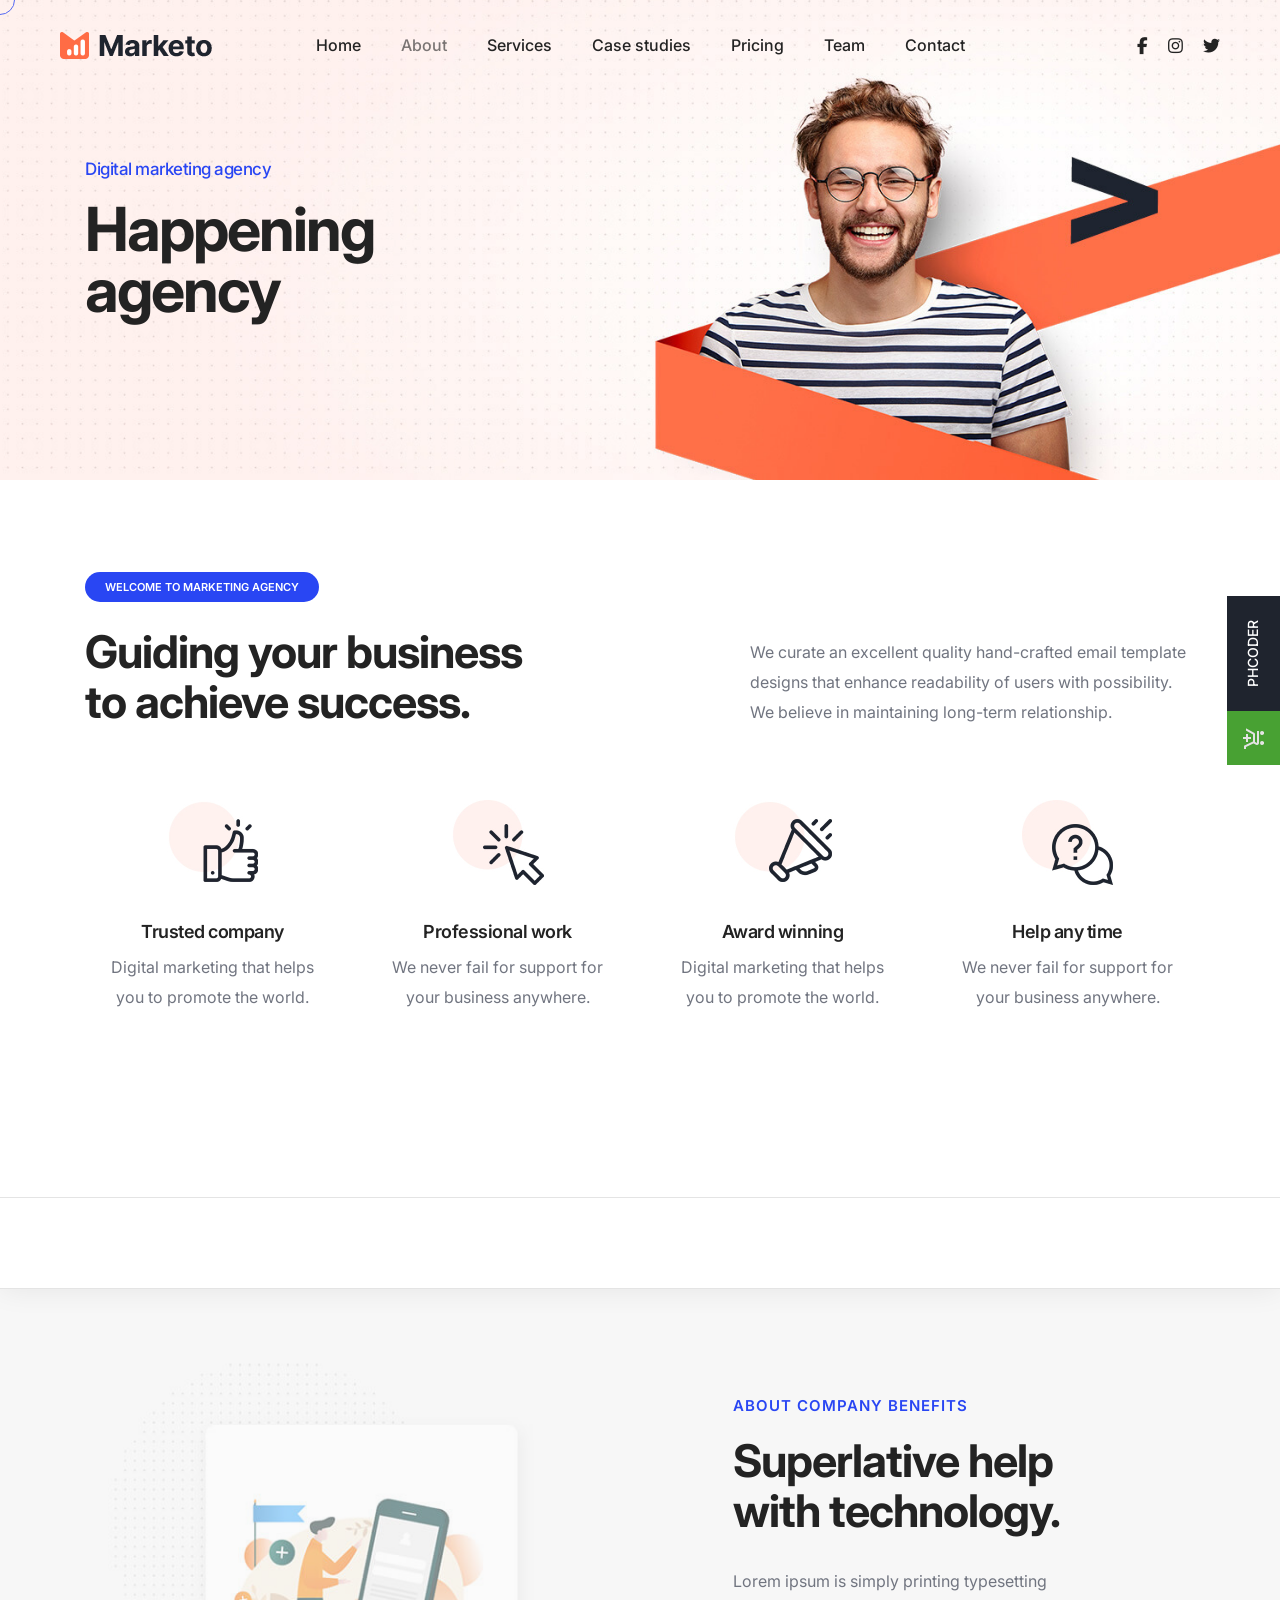
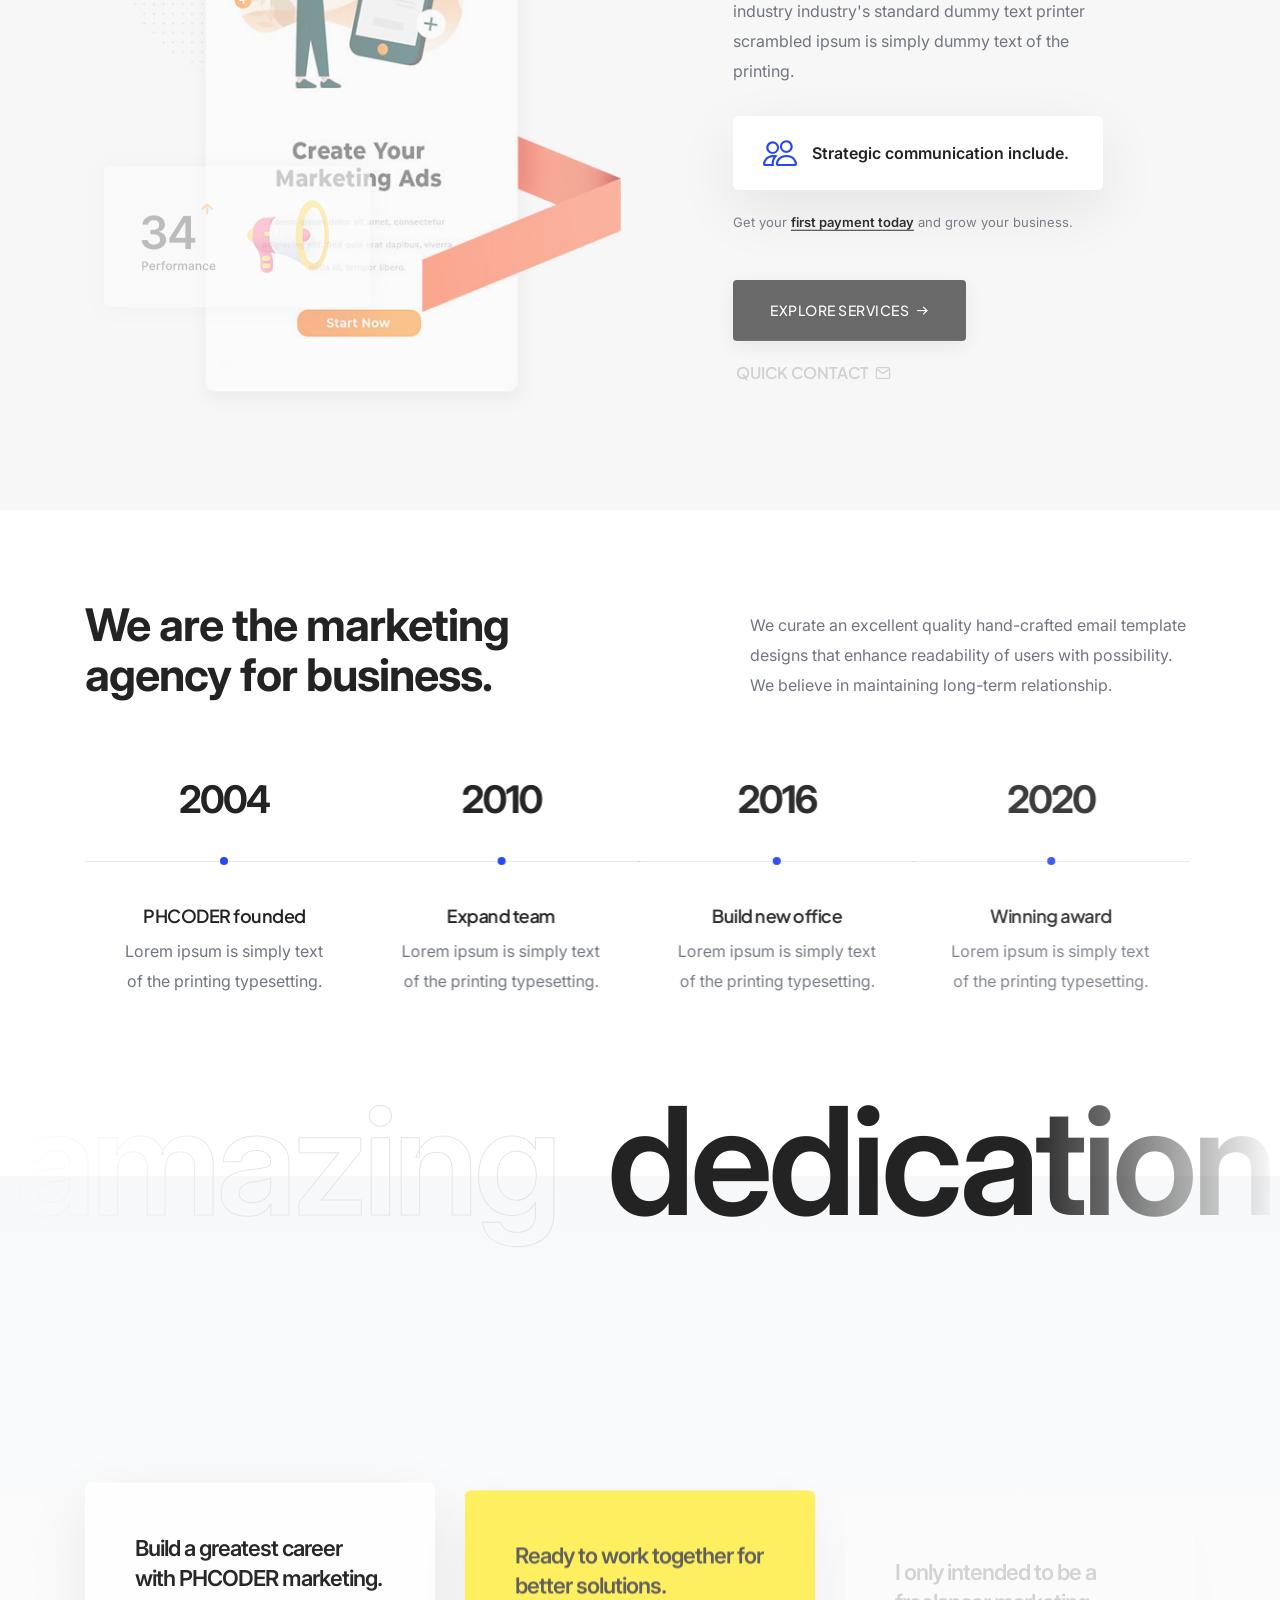
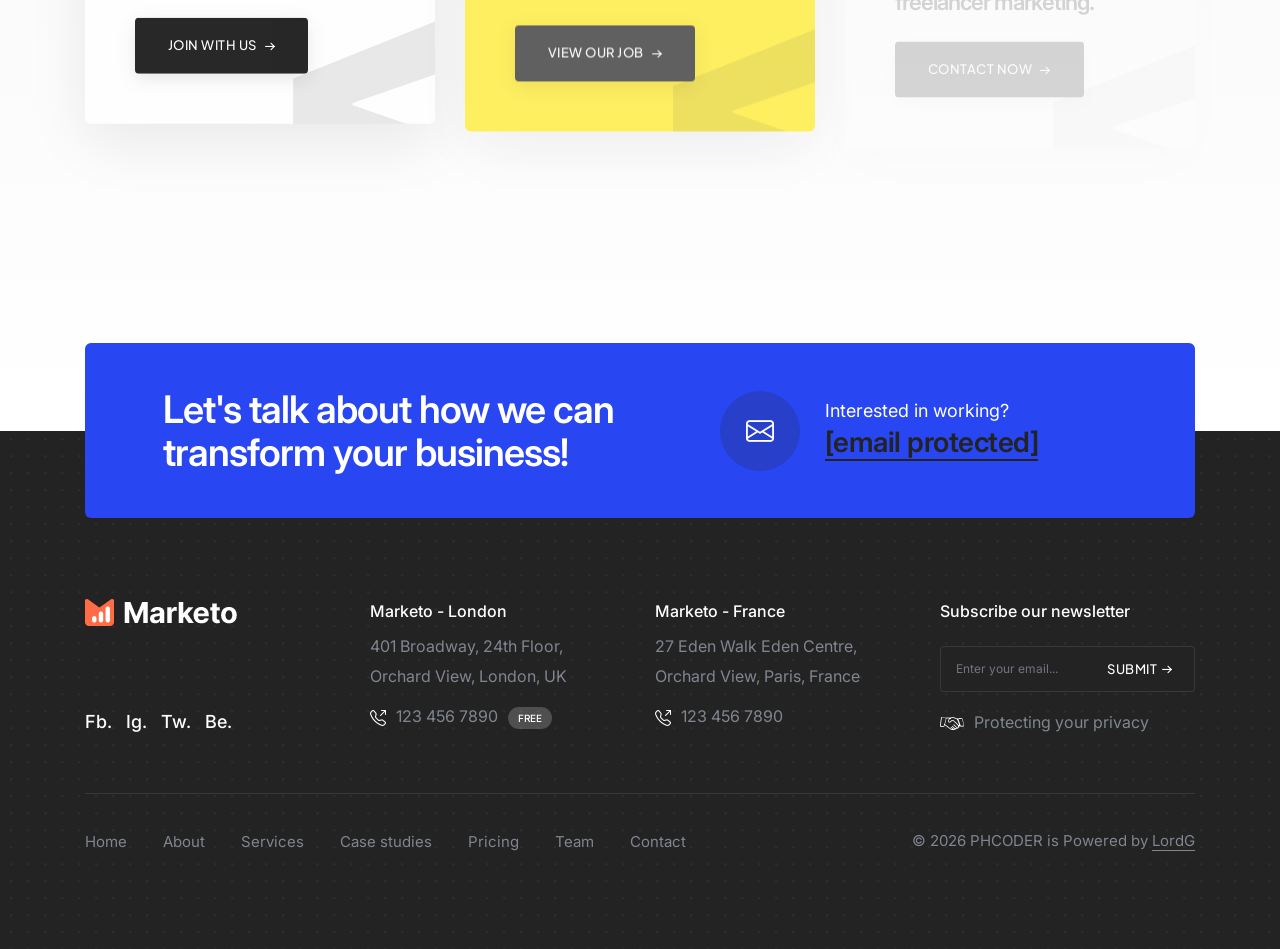
==== commit 855b093c: "." ====
--- a/about.html
+++ b/about.html
@@ -36,7 +36,7 @@
             <nav class="navbar navbar-expand-lg header-light header-transparent bg-transparent disable-fixed">
                 <div class="container-fluid">
                     <div class="col-auto col-lg-2 me-lg-0 me-auto">
-                        <a class="navbar-brand" href="demo-marketing.html">
+                        <a class="navbar-brand" href="index.html">
                             <img src="images/demo-marketing-logo-black.png" data-at2x="images/demo-marketing-logo-black@2x.png" alt="" class="default-logo">
                             <img src="images/demo-marketing-logo-black.png" data-at2x="images/demo-marketing-logo-black@2x.png" alt="" class="alt-logo">
                             <img src="images/demo-marketing-logo-black.png" data-at2x="images/demo-marketing-logo-black@2x.png" alt="" class="mobile-logo"> 
@@ -51,14 +51,14 @@
                         </button>
                         <div class="collapse navbar-collapse" id="navbarNav"> 
                             <ul class="navbar-nav"> 
-                                <li class="nav-item"><a href="demo-marketing.html" class="nav-link">Home</a></li>
-                                <li class="nav-item"><a href="demo-marketing-about.html" class="nav-link">About</a></li>
+                                <li class="nav-item"><a href="index.html" class="nav-link">Home</a></li>
+                                <li class="nav-item"><a href="about.html" class="nav-link">About</a></li>
                                 <li class="nav-item dropdown dropdown-with-icon">
-                                    <a href="demo-marketing-services.html" class="nav-link">Services</a>
+                                    <a href="services.html" class="nav-link">Services</a>
                                     <i class="fa-solid fa-angle-down dropdown-toggle" id="navbarDropdownMenuLink" role="button" data-bs-toggle="dropdown" aria-expanded="false"></i>
                                     <ul class="dropdown-menu" aria-labelledby="navbarDropdownMenuLink">
                                         <li>
-                                            <a href="demo-marketing-services-details.html"><i class="feather icon-feather-users"></i>
+                                            <a href="services-details.html"><i class="feather icon-feather-users"></i>
                                                 <div class="submenu-icon-content">
                                                     <span>Engaging audiences</span>
                                                     <p>Lorem ipsum simply dummy text</p>
@@ -66,7 +66,7 @@
                                             </a>
                                         </li>
                                         <li>
-                                            <a href="demo-marketing-services-details.html"><i class="feather icon-feather-send"></i>
+                                            <a href="services-details.html"><i class="feather icon-feather-send"></i>
                                                 <div class="submenu-icon-content">
                                                     <span>Marketing research</span>
                                                     <p>Lorem ipsum simply dummy text</p>
@@ -74,7 +74,7 @@
                                             </a>
                                         </li>
                                         <li>
-                                            <a href="demo-marketing-services-details.html"><i class="feather icon-feather-briefcase"></i>
+                                            <a href="services-details.html"><i class="feather icon-feather-briefcase"></i>
                                                 <div class="submenu-icon-content">
                                                     <span>Sales development</span>
                                                     <p>Lorem ipsum simply dummy text</p>
@@ -82,7 +82,7 @@
                                             </a>
                                         </li>
                                         <li>
-                                            <a href="demo-marketing-services-details.html"><i class="feather icon-feather-box"></i>
+                                            <a href="services-details.html"><i class="feather icon-feather-box"></i>
                                                 <div class="submenu-icon-content">
                                                     <span>Marketing campaigns</span>
                                                     <p>Lorem ipsum simply dummy text</p>
@@ -90,7 +90,7 @@
                                             </a>
                                         </li>
                                         <li>
-                                            <a href="demo-marketing-services-details.html"><i class="feather icon-feather-share-2"></i>
+                                            <a href="services-details.html"><i class="feather icon-feather-share-2"></i>
                                                 <div class="submenu-icon-content">
                                                     <span>Social media analysis</span>
                                                     <p>Lorem ipsum simply dummy text</p>
@@ -99,10 +99,10 @@
                                         </li>
                                     </ul>
                                 </li>
-                                <li class="nav-item"><a href="demo-marketing-case-studies.html" class="nav-link">Case studies</a></li>
-                                <li class="nav-item"><a href="demo-marketing-pricing.html" class="nav-link">Pricing</a></li>
-                                <li class="nav-item"><a href="demo-marketing-team.html" class="nav-link">Team</a></li>
-                                <li class="nav-item"><a href="demo-marketing-contact.html" class="nav-link">Contact</a></li>
+                                <li class="nav-item"><a href="case-studies.html" class="nav-link">Case studies</a></li>
+                                <li class="nav-item"><a href="pricing.html" class="nav-link">Pricing</a></li>
+                                <li class="nav-item"><a href="team.html" class="nav-link">Team</a></li>
+                                <li class="nav-item"><a href="contact.html" class="nav-link">Contact</a></li>
                             </ul>
                         </div>
                     </div>
@@ -257,14 +257,14 @@
                                             </div>
                                         </div>
                                         <p class="fs-13 mb-35px">Get your <span class="fw-600 text-dark-gray text-decoration-line-bottom">first payment today</span> and grow your business.</p>
-                                        <a href="demo-marketing-services.html" class="btn btn-large btn-dark-gray btn-hover-animation-switch btn-round-edge btn-box-shadow me-30px sm-me-20px">
+                                        <a href="services.html" class="btn btn-large btn-dark-gray btn-hover-animation-switch btn-round-edge btn-box-shadow me-30px sm-me-20px">
                                             <span> 
                                                 <span class="btn-text">Explore services</span>
                                                 <span class="btn-icon"><i class="feather icon-feather-arrow-right"></i></span>
                                                 <span class="btn-icon"><i class="feather icon-feather-arrow-right"></i></span>
                                             </span>
                                         </a>
-                                        <a href="demo-marketing-contact.html" class="btn btn-link btn-hover-animation-switch btn-extra-large text-dark-gray fw-600 p-0">
+                                        <a href="contact.html" class="btn btn-link btn-hover-animation-switch btn-extra-large text-dark-gray fw-600 p-0">
                                             <span>
                                                 <span class="btn-text">Quick contact</span>
                                                 <span class="btn-icon"><i class="feather icon-feather-mail"></i></span>
@@ -301,14 +301,14 @@
                                             </div>
                                         </div>
                                         <p class="fs-13 mb-35px">Get your <span class="fw-600 text-dark-gray text-decoration-line-bottom">first payment today</span> and grow your business.</p>
-                                        <a href="demo-marketing-services.html" class="btn btn-large btn-dark-gray btn-hover-animation-switch btn-round-edge btn-box-shadow me-30px sm-me-20px">
+                                        <a href="services.html" class="btn btn-large btn-dark-gray btn-hover-animation-switch btn-round-edge btn-box-shadow me-30px sm-me-20px">
                                             <span> 
                                                 <span class="btn-text">Explore services</span>
                                                 <span class="btn-icon"><i class="feather icon-feather-arrow-right"></i></span>
                                                 <span class="btn-icon"><i class="feather icon-feather-arrow-right"></i></span>
                                             </span>
                                         </a>
-                                        <a href="demo-marketing-contact.html" class="btn btn-link btn-hover-animation-switch btn-extra-large text-dark-gray fw-600 p-0">
+                                        <a href="contact.html" class="btn btn-link btn-hover-animation-switch btn-extra-large text-dark-gray fw-600 p-0">
                                             <span>
                                                 <span class="btn-text">Quick contact</span>
                                                 <span class="btn-icon"><i class="feather icon-feather-mail"></i></span>
@@ -345,14 +345,14 @@
                                             </div>
                                         </div>
                                         <p class="fs-13 mb-35px">Get your <span class="fw-600 text-dark-gray text-decoration-line-bottom">first payment today</span> and grow your business.</p>
-                                        <a href="demo-marketing-services.html" class="btn btn-large btn-dark-gray btn-hover-animation-switch btn-round-edge btn-box-shadow me-30px sm-me-20px">
+                                        <a href="services.html" class="btn btn-large btn-dark-gray btn-hover-animation-switch btn-round-edge btn-box-shadow me-30px sm-me-20px">
                                             <span> 
                                                 <span class="btn-text">Explore services</span>
                                                 <span class="btn-icon"><i class="feather icon-feather-arrow-right"></i></span>
                                                 <span class="btn-icon"><i class="feather icon-feather-arrow-right"></i></span>
                                             </span>
                                         </a>
-                                        <a href="demo-marketing-contact.html" class="btn btn-link btn-hover-animation-switch btn-extra-large text-dark-gray fw-600 p-0">
+                                        <a href="contact.html" class="btn btn-link btn-hover-animation-switch btn-extra-large text-dark-gray fw-600 p-0">
                                             <span>
                                                 <span class="btn-text">Quick contact</span>
                                                 <span class="btn-icon"><i class="feather icon-feather-mail"></i></span>
@@ -389,14 +389,14 @@
                                             </div>
                                         </div>
                                         <p class="fs-13 mb-35px">Get your <span class="fw-600 text-dark-gray text-decoration-line-bottom">first payment today</span> and grow your business.</p>
-                                        <a href="demo-marketing-services.html" class="btn btn-large btn-dark-gray btn-hover-animation-switch btn-round-edge btn-box-shadow me-30px sm-me-20px">
+                                        <a href="services.html" class="btn btn-large btn-dark-gray btn-hover-animation-switch btn-round-edge btn-box-shadow me-30px sm-me-20px">
                                             <span> 
                                                 <span class="btn-text">Explore services</span>
                                                 <span class="btn-icon"><i class="feather icon-feather-arrow-right"></i></span>
                                                 <span class="btn-icon"><i class="feather icon-feather-arrow-right"></i></span>
                                             </span>
                                         </a>
-                                        <a href="demo-marketing-contact.html" class="btn btn-link btn-hover-animation-switch btn-extra-large text-dark-gray fw-600 p-0">
+                                        <a href="contact.html" class="btn btn-link btn-hover-animation-switch btn-extra-large text-dark-gray fw-600 p-0">
                                             <span>
                                                 <span class="btn-text">Quick contact</span>
                                                 <span class="btn-icon"><i class="feather icon-feather-mail"></i></span>
@@ -534,7 +534,7 @@
                     <div class="col md-mb-30px">
                         <div class="position-relative bg-white overflow-hidden h-100 p-50px lg-p-30px box-shadow-quadruple-large border-radius-6px">
                             <span class="d-block text-dark-gray fw-600 fs-22 mb-25px position-relative z-index-1 ls-minus-1px w-90 xl-w-100">Build a greatest career with PHCODER marketing.</span>
-                            <a href="demo-marketing-contact.html" class="btn btn-medium btn-dark-gray btn-hover-animation-switch btn-round-edge btn-box-shadow">
+                            <a href="contact.html" class="btn btn-medium btn-dark-gray btn-hover-animation-switch btn-round-edge btn-box-shadow">
                                 <span> 
                                     <span class="btn-text">Join with us</span>
                                     <span class="btn-icon"><i class="feather icon-feather-arrow-right"></i></span>
@@ -547,7 +547,7 @@
                     <div class="col md-mb-30px">
                         <div class="position-relative bg-yellow overflow-hidden h-100 p-50px lg-p-30px box-shadow-quadruple-large border-radius-6px">
                             <span class="d-block text-dark-gray fw-600 fs-22 mb-25px position-relative z-index-1 ls-minus-1px w-90 xl-w-100">Ready to work together for better solutions.</span>
-                            <a href="demo-marketing-contact.html" class="btn btn-medium btn-dark-gray btn-hover-animation-switch btn-round-edge btn-box-shadow">
+                            <a href="contact.html" class="btn btn-medium btn-dark-gray btn-hover-animation-switch btn-round-edge btn-box-shadow">
                                 <span> 
                                     <span class="btn-text">View our job</span>
                                     <span class="btn-icon"><i class="feather icon-feather-arrow-right"></i></span>
@@ -560,7 +560,7 @@
                     <div class="col">
                         <div class="position-relative bg-white overflow-hidden h-100 p-50px lg-p-30px box-shadow-quadruple-large border-radius-6px">
                             <span class="d-block text-dark-gray fw-600 fs-22 mb-25px position-relative z-index-1 ls-minus-1px w-90 xl-w-100">I only intended to be a freelancer marketing.</span>
-                            <a href="demo-marketing-contact.html" class="btn btn-medium btn-dark-gray btn-hover-animation-switch btn-round-edge btn-box-shadow">
+                            <a href="contact.html" class="btn btn-medium btn-dark-gray btn-hover-animation-switch btn-round-edge btn-box-shadow">
                                 <span> 
                                     <span class="btn-text">Contact now</span>
                                     <span class="btn-icon"><i class="feather icon-feather-arrow-right"></i></span>
@@ -644,7 +644,7 @@
                 <div class="row mb-5 sm-mb-30px">
                     <!-- start footer column -->
                     <div class="col-lg-3 col-md-4 col-sm-6 d-flex flex-column last-paragraph-no-margin md-mb-35px">
-                        <a href="demo-marketing.html" class="footer-logo mb-25px xs-mb-20px d-inline-block">
+                        <a href="index.html" class="footer-logo mb-25px xs-mb-20px d-inline-block">
                             <img src="images/demo-marketing-logo-white.png" data-at2x="images/demo-marketing-logo-white@2x.png" alt="">
                         </a>
                         <div class="elements-social social-text-style-01 mt-auto">
@@ -692,13 +692,13 @@
                     <!-- start footer menu -->
                     <div class="col-lg-8 ps-0 text-center text-lg-start md-mb-10px"> 
                         <ul class="footer-navbar fs-15 lh-normal"> 
-                            <li class="nav-item active"><a href="demo-marketing.html" class="nav-link ps-0">Home</a></li>
-                            <li class="nav-item"><a href="demo-marketing-about.html" class="nav-link">About</a></li>
-                            <li class="nav-item"><a href="demo-marketing-services.html" class="nav-link">Services</a></li>
-                            <li class="nav-item"><a href="demo-marketing-case-studies.html" class="nav-link">Case studies</a></li>
-                            <li class="nav-item"><a href="demo-marketing-pricing.html" class="nav-link">Pricing</a></li>
-                            <li class="nav-item"><a href="demo-marketing-team.html" class="nav-link">Team</a></li>
-                            <li class="nav-item"><a href="demo-marketing-contact.html" class="nav-link">Contact</a></li>
+                            <li class="nav-item active"><a href="index.html" class="nav-link ps-0">Home</a></li>
+                            <li class="nav-item"><a href="about.html" class="nav-link">About</a></li>
+                            <li class="nav-item"><a href="services.html" class="nav-link">Services</a></li>
+                            <li class="nav-item"><a href="case-studies.html" class="nav-link">Case studies</a></li>
+                            <li class="nav-item"><a href="pricing.html" class="nav-link">Pricing</a></li>
+                            <li class="nav-item"><a href="team.html" class="nav-link">Team</a></li>
+                            <li class="nav-item"><a href="contact.html" class="nav-link">Contact</a></li>
                         </ul>
                     </div> 
                     <!-- end footer menu -->
